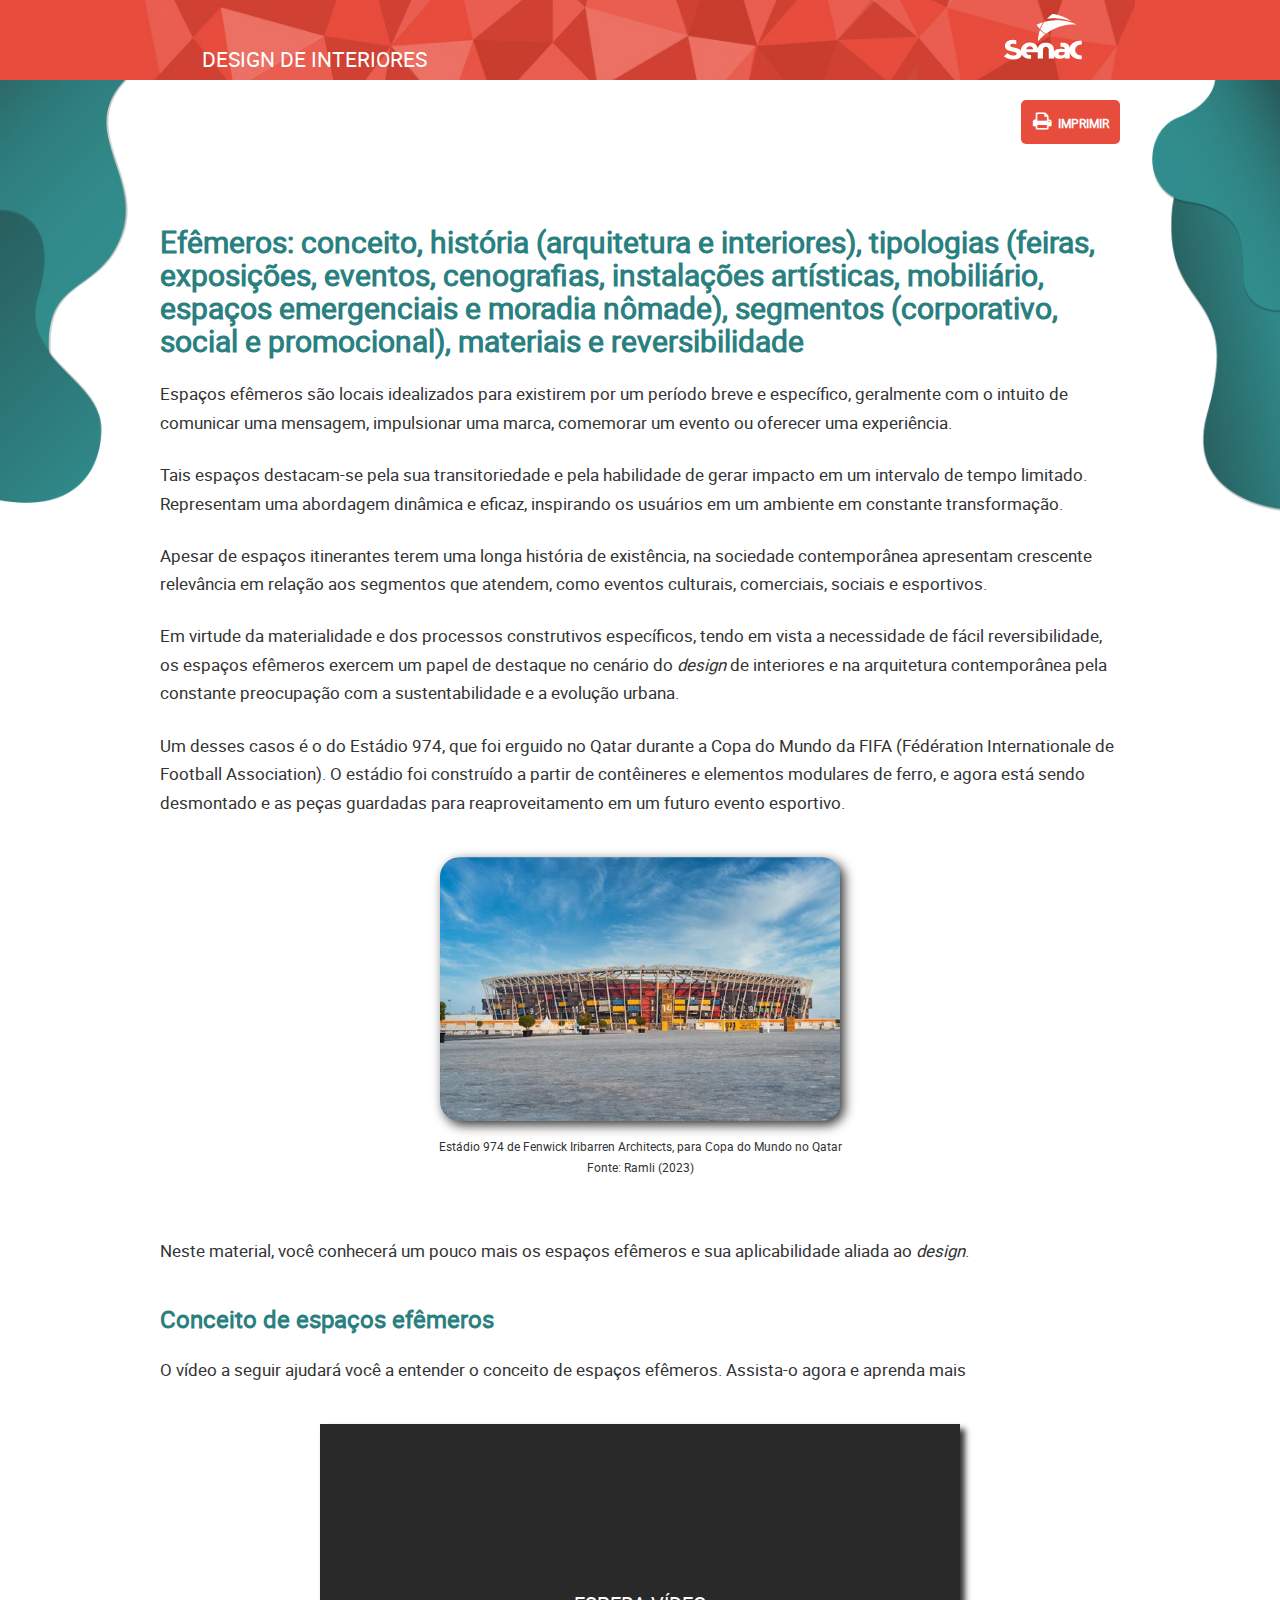
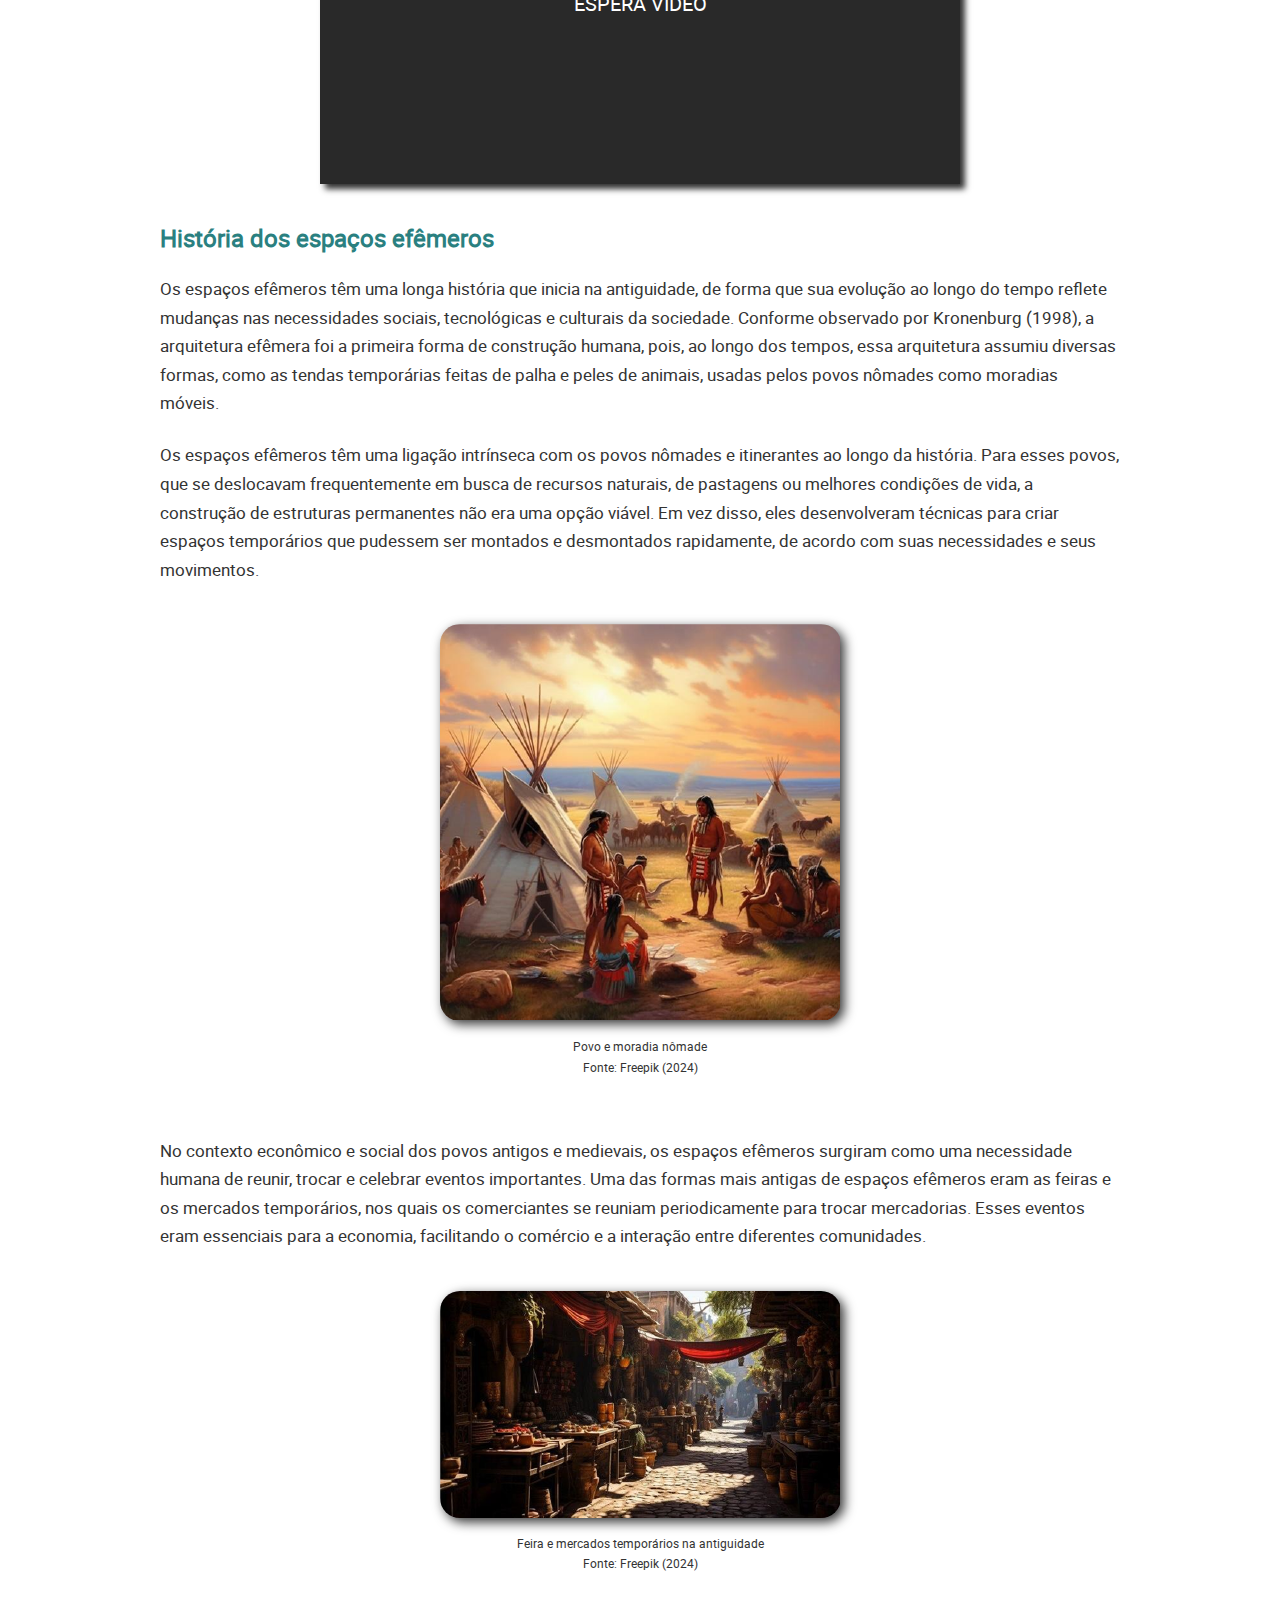
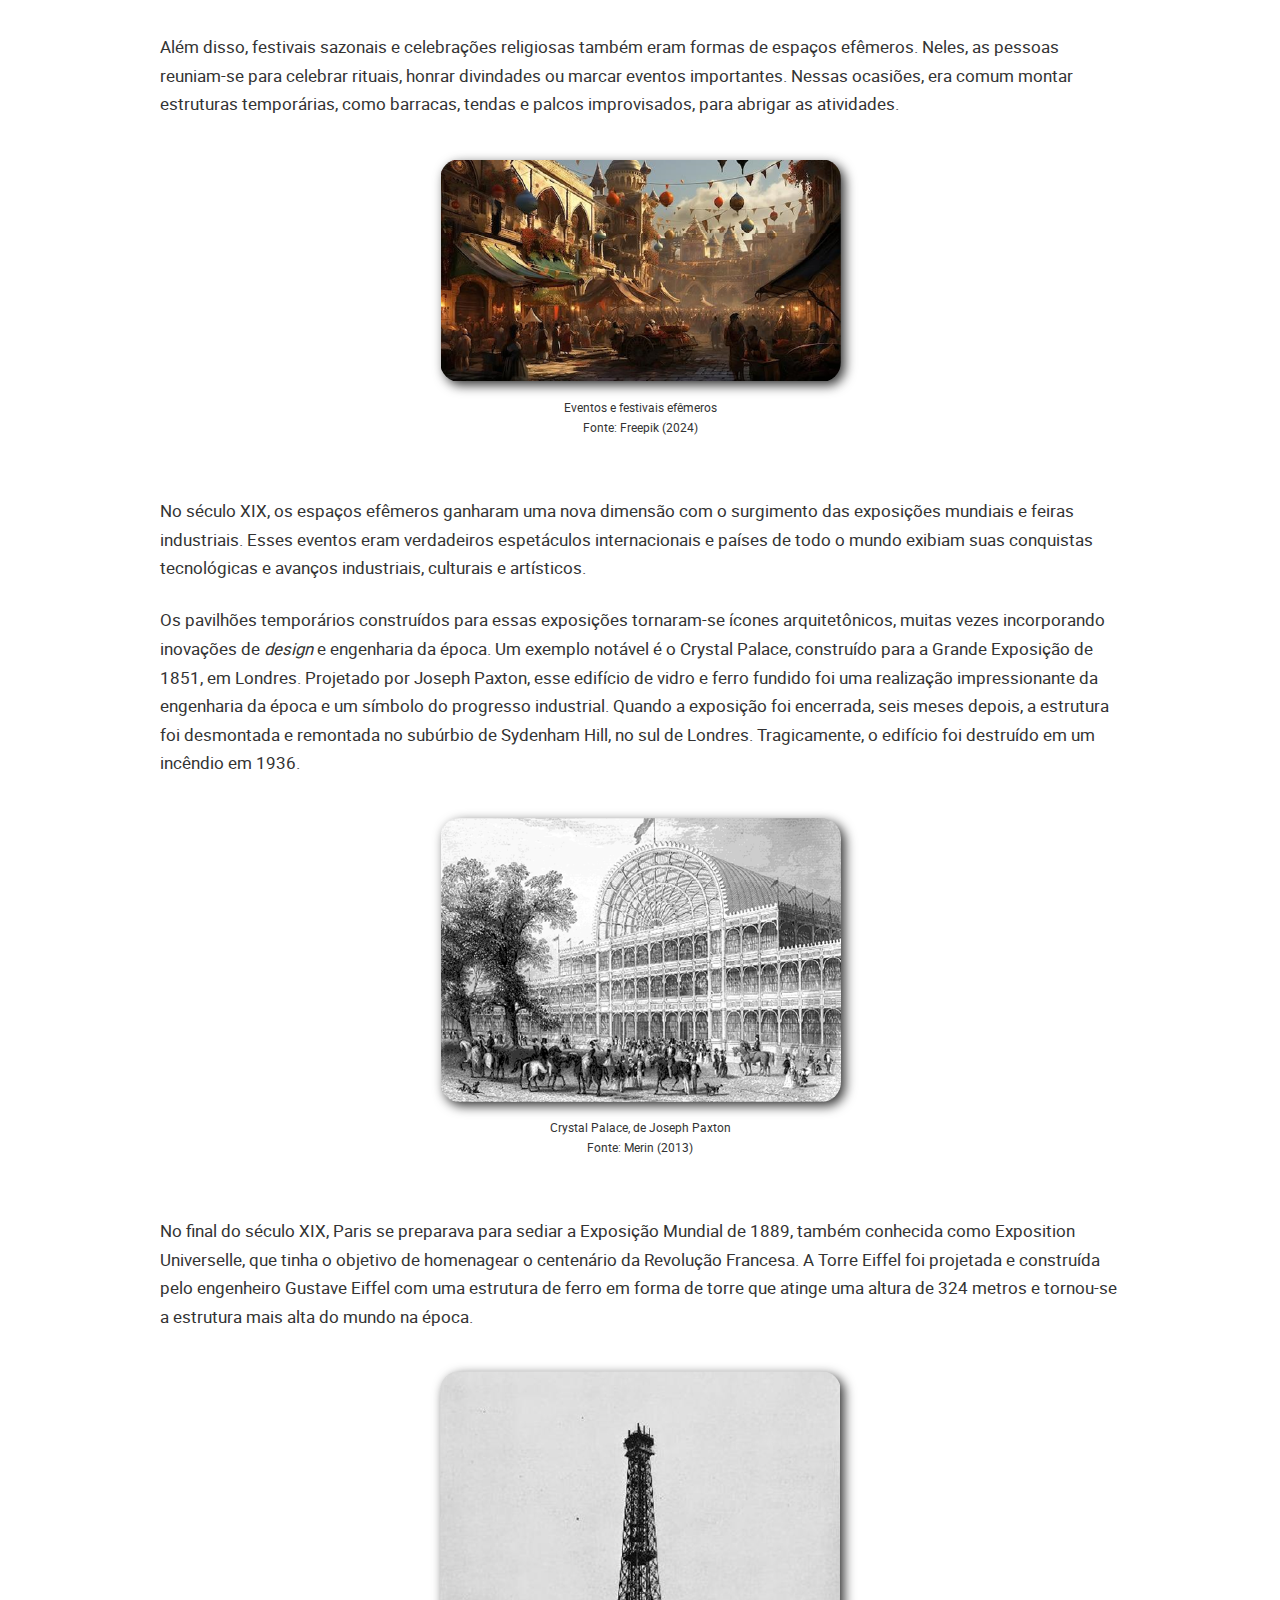
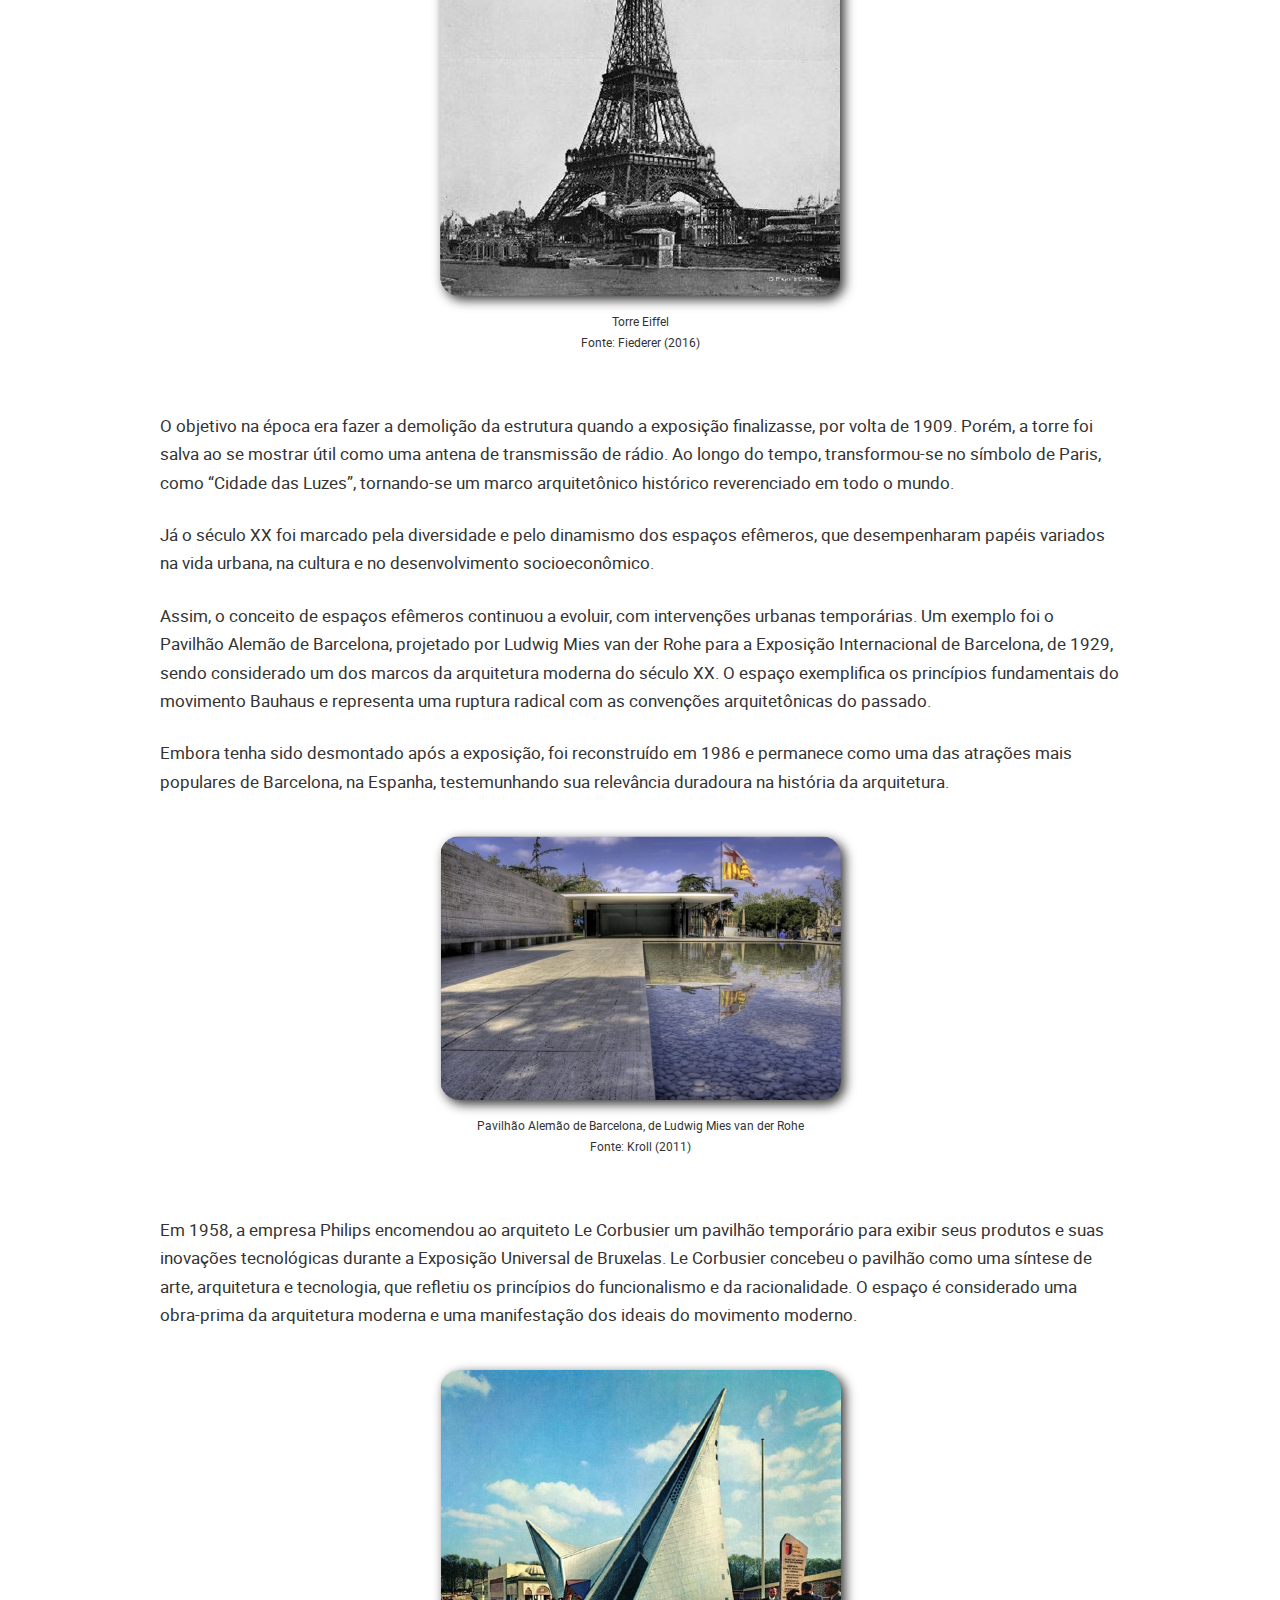
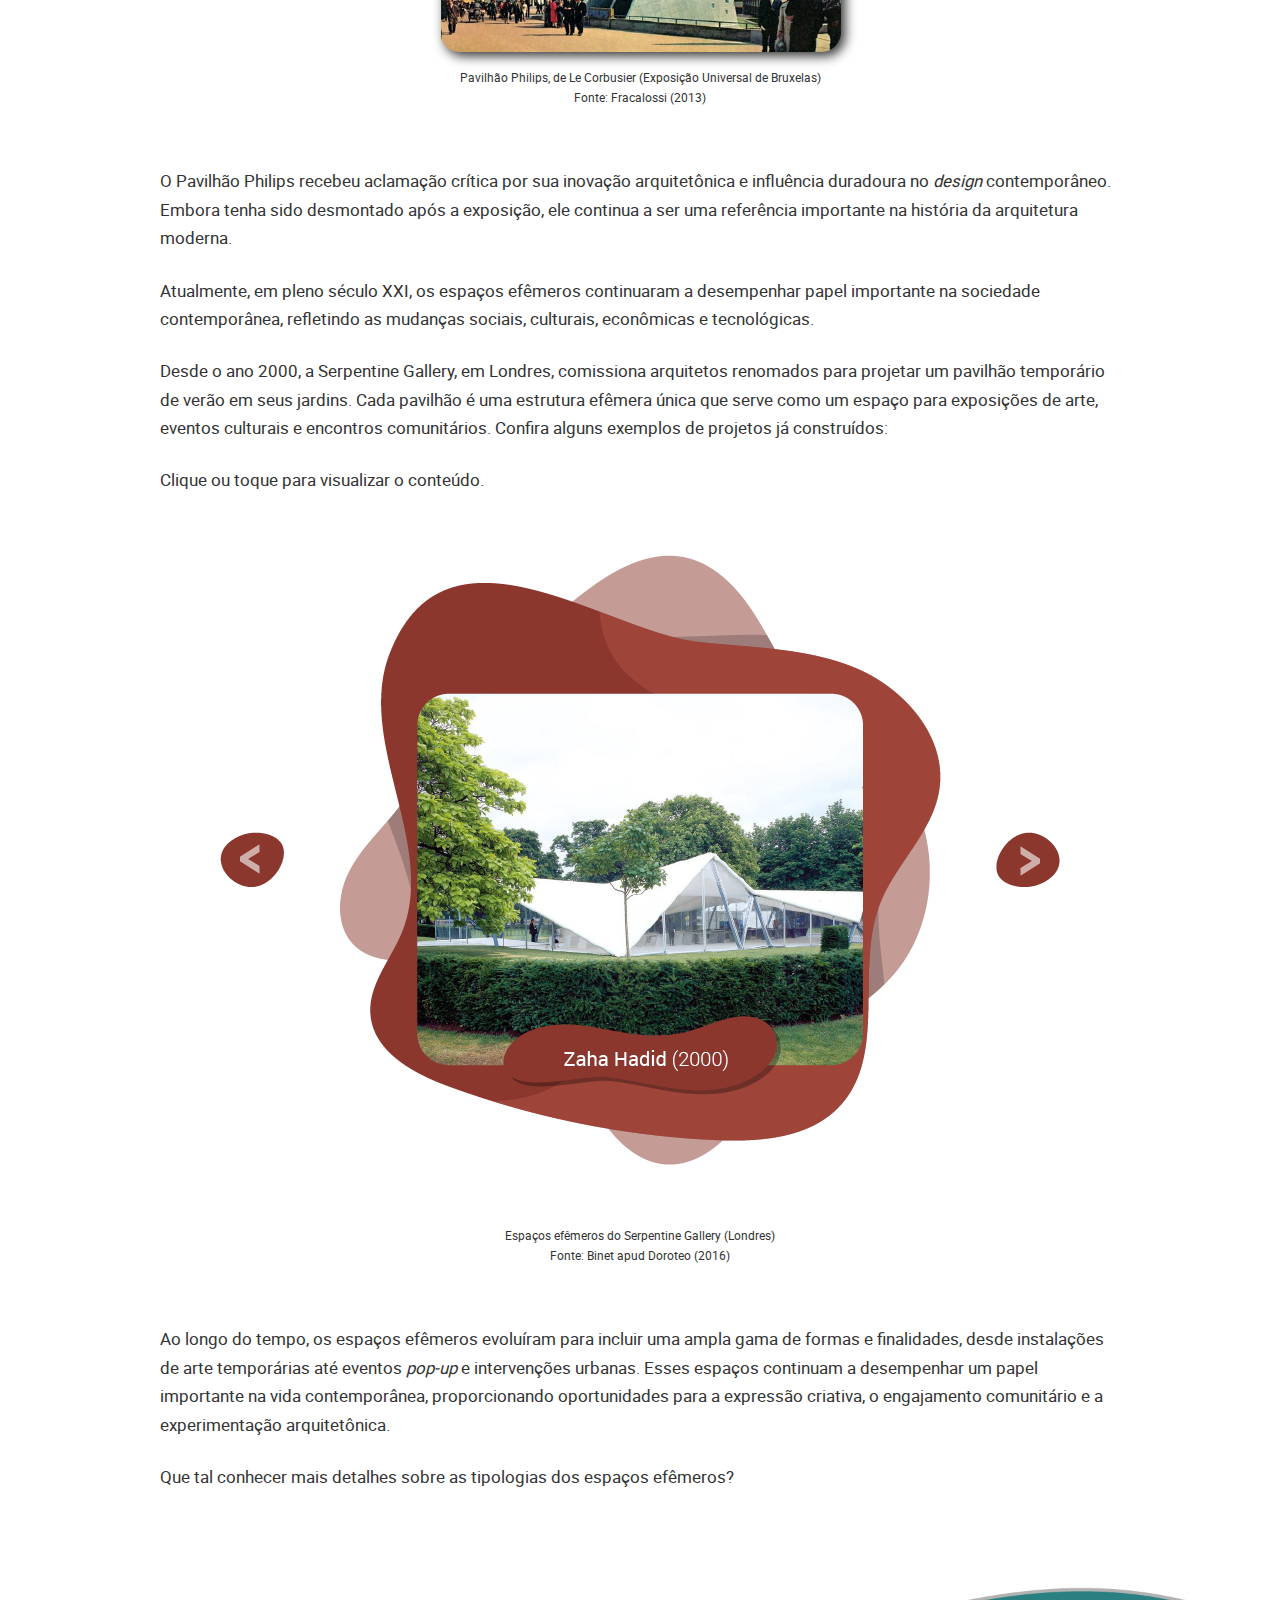
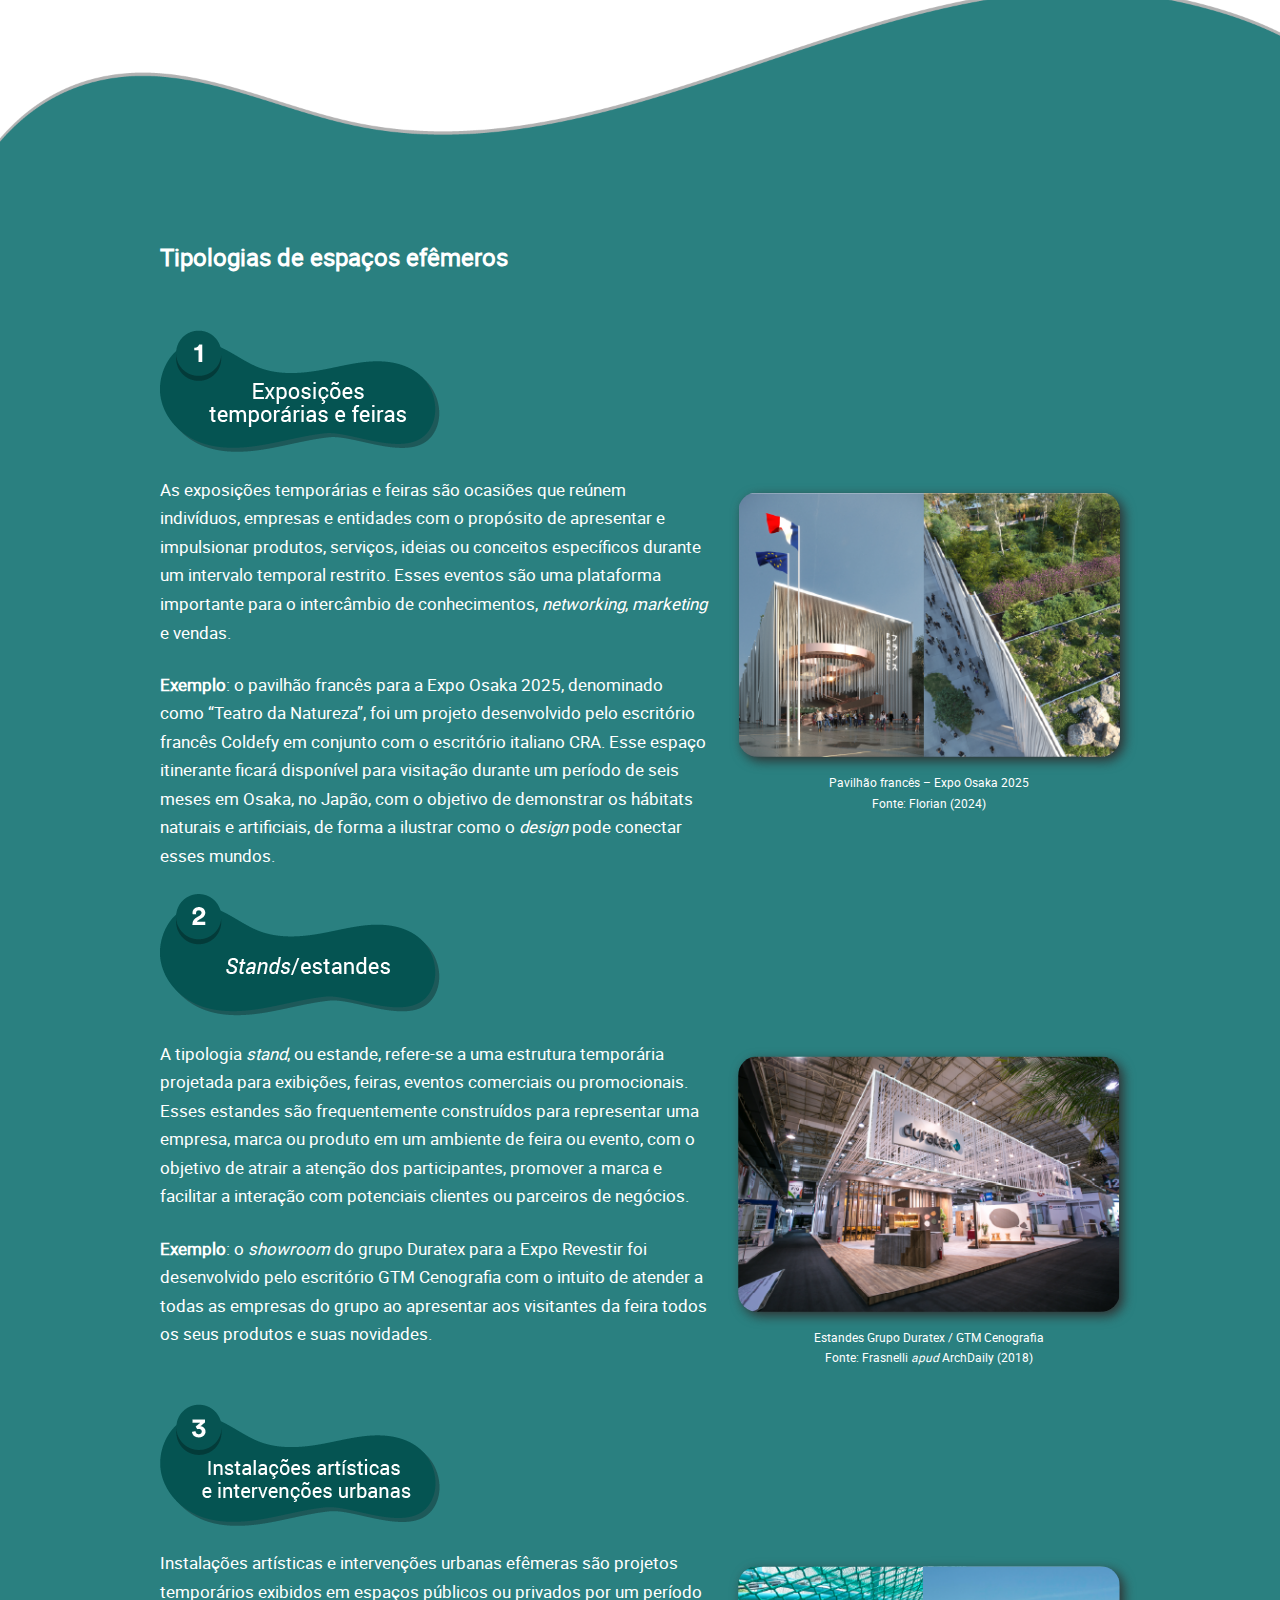
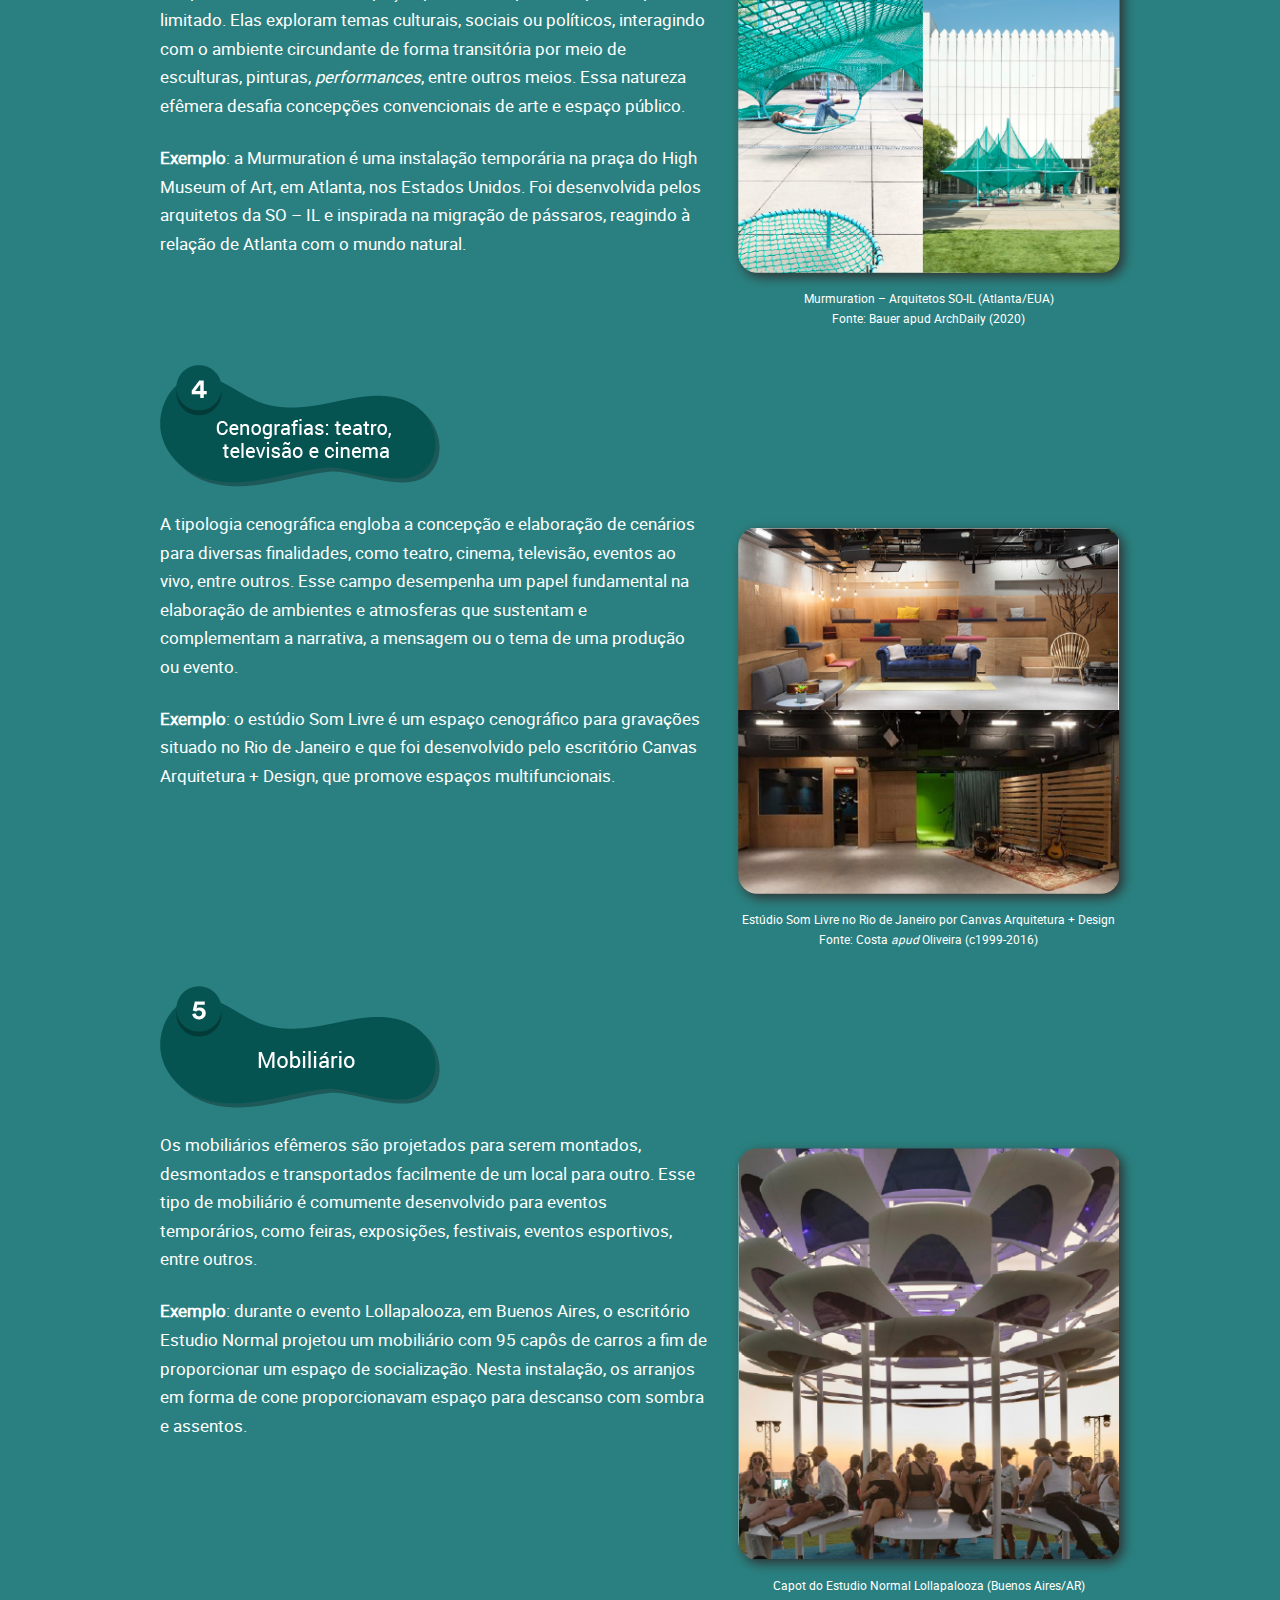
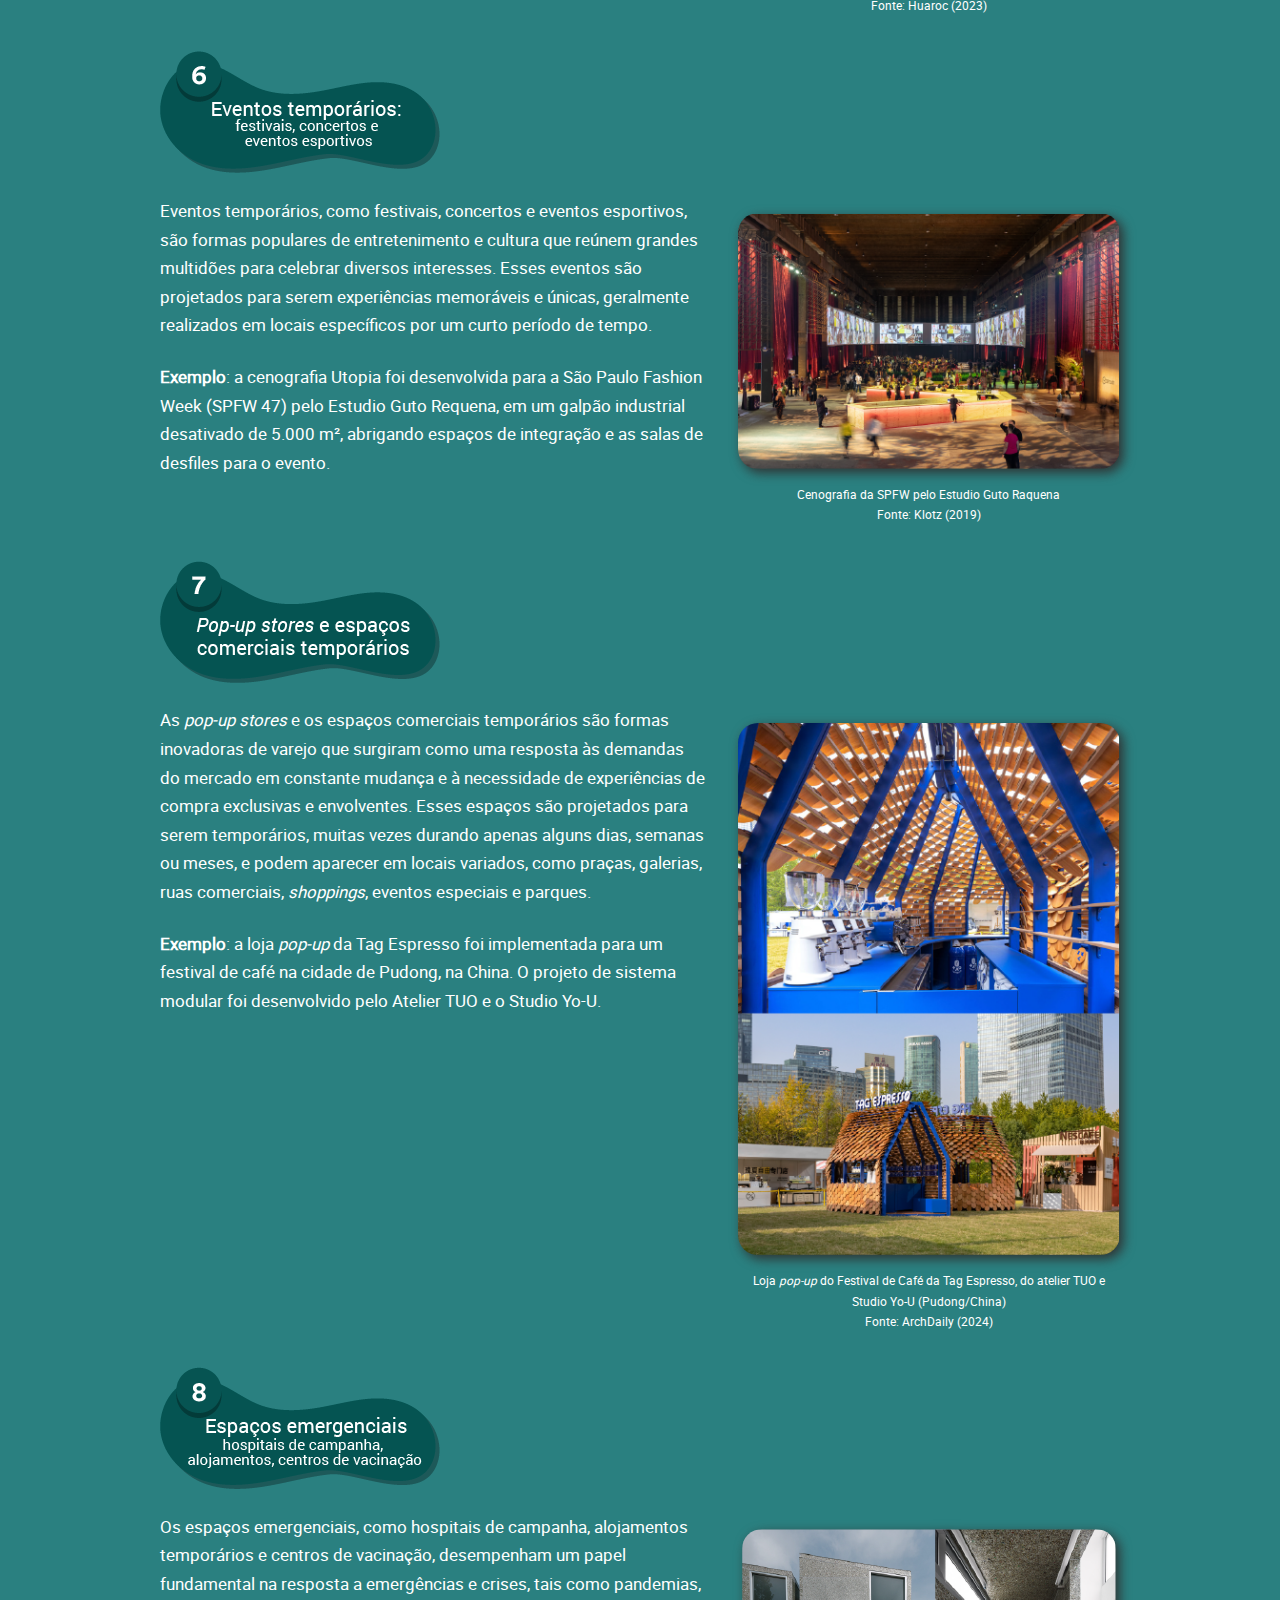
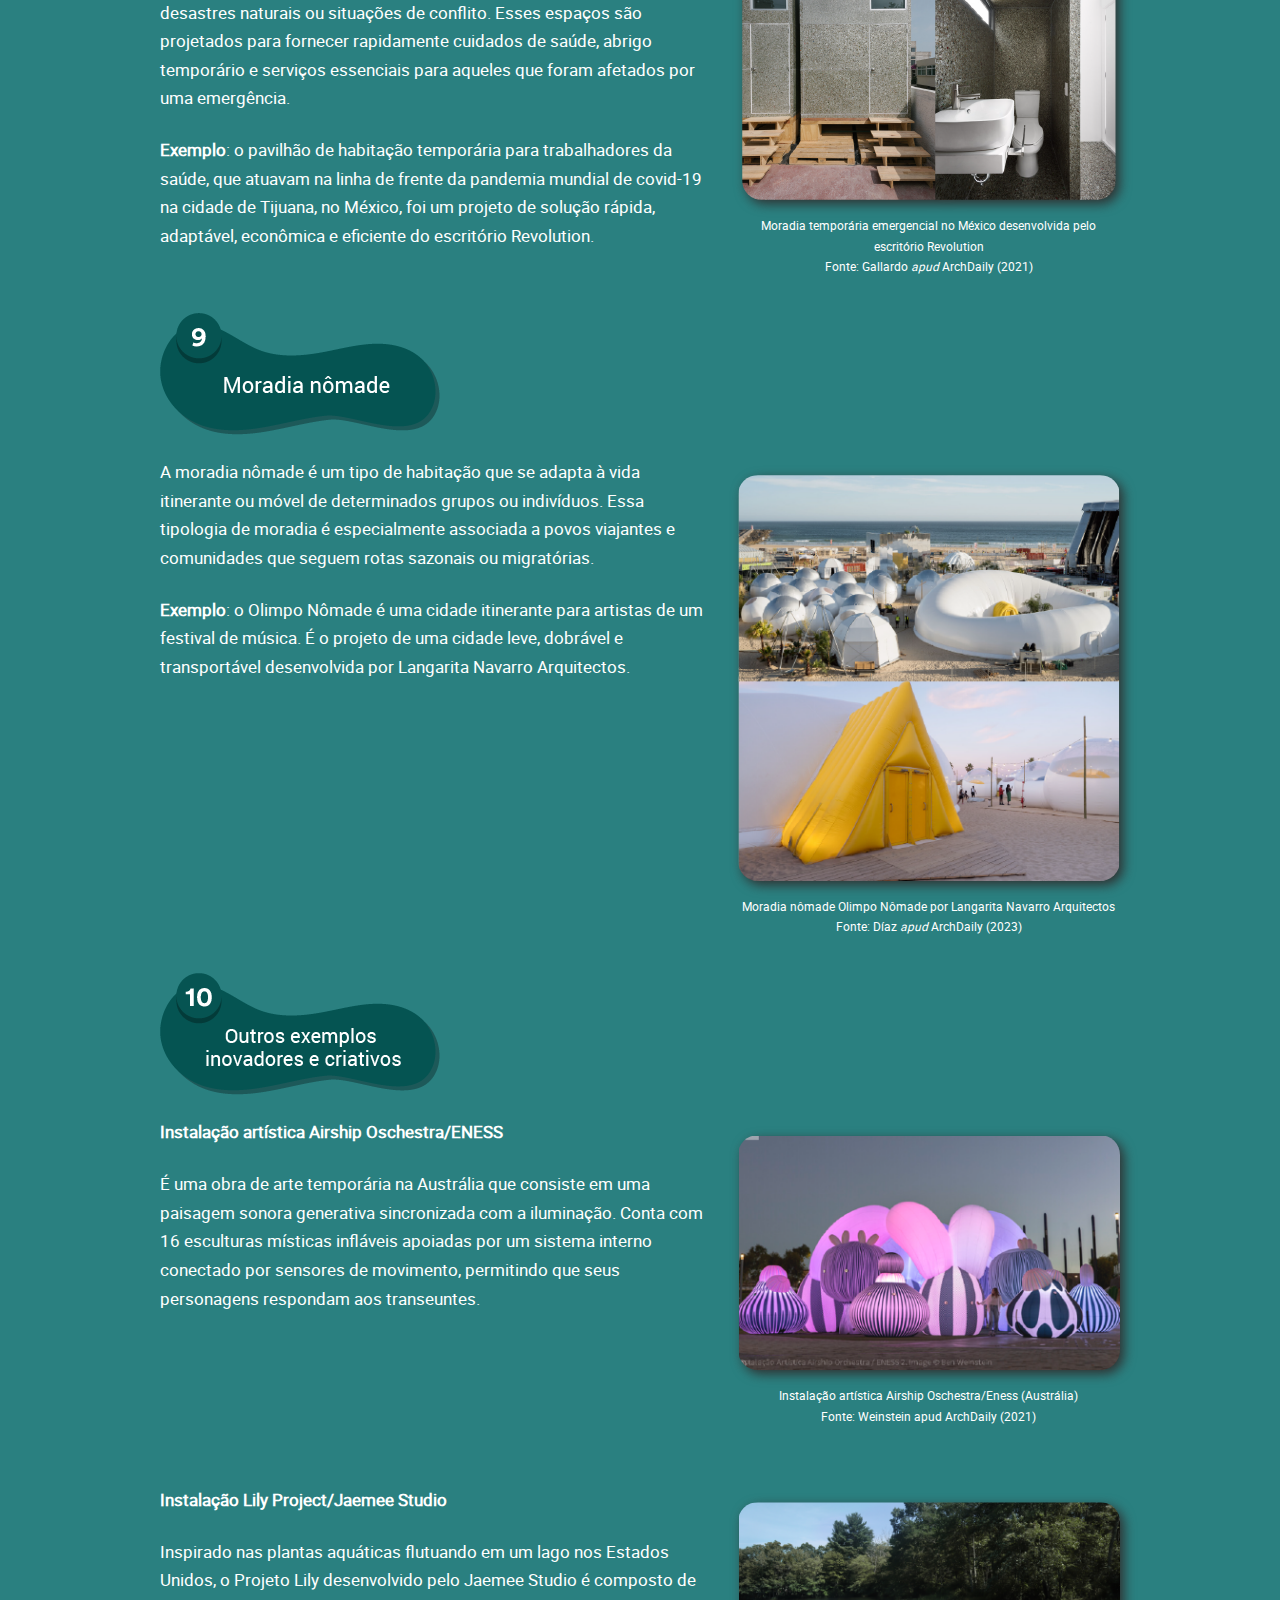
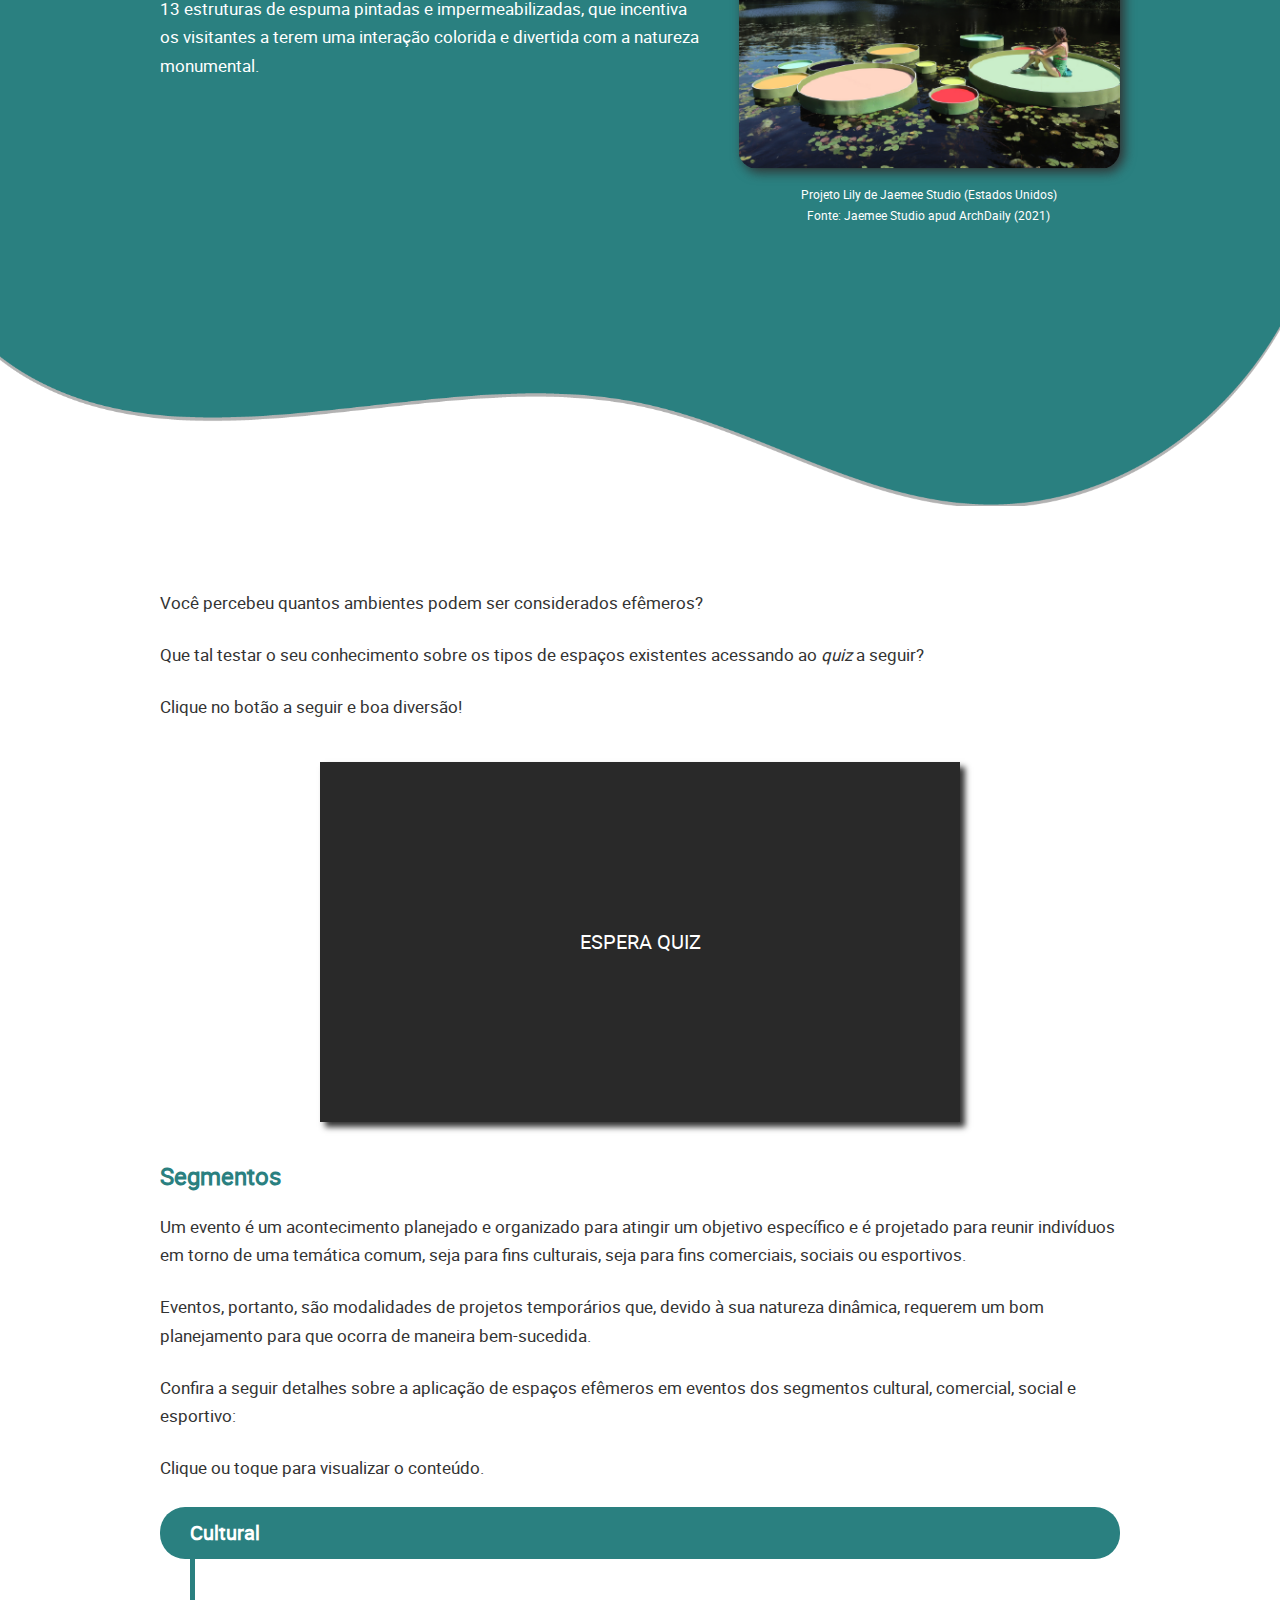
==== 01_efemeros/index.html @ 6966f451 "diagramação da UC" ====
<!DOCTYPE html>
<html lang="pt-br" xmlns:mso="urn:schemas-microsoft-com:office:office"
  xmlns:msdt="uuid:C2F41010-65B3-11d1-A29F-00AA00C14882">

<head>
  <meta charset="utf-8" />
  <meta http-equiv="X-UA-Compatible" content="IE=edge" />
  <meta name="viewport" content="width=device-width, initial-scale=1" />
  <!-- The above 3 meta tags *must* come first in the head; any other head content must come *after* these tags -->
  <title>Efêmeros: conceito, história (arquitetura e interiores), tipologias (feiras, exposições, eventos, cenografias, instalações artísticas, mobiliário, espaços emergenciais e moradia nômade), segmentos (corporativo, social e promocional), materiais e reversibilidade</title>

  <!-- Bootstrap -->
  <link href="../template/css/bootstrap.min.css" rel="stylesheet" />
  <link href="../template/css/tecnicos_senac.css" rel="stylesheet" />
  <link href="../template/css/cores.css" rel="stylesheet" />
  <link href="../template/css/modal-100.css" rel="stylesheet" />
  <link href="../template/css/devibeans.min.css" rel="stylesheet" />
  <!--Extras - novas classes para facilitar-->
  <link rel="stylesheet" href="../template/css/extras.css" />
  <link href="../template/css/sncload.css" rel="stylesheet" />
  <link href="../template/css/magnific-popup.css" rel="stylesheet" />
  <!-- referencia ao arquivo css com estilos especificos da pagina -->
  <link href="css/custom.css" type="text/css" rel="stylesheet" />
  <!-- css necessario para o print -->
  <link href="../template/css/fa/css/font-awesome.min.css" type="text/css" rel="stylesheet" />
  <link href="../template/css/print.css" type="text/css" rel="stylesheet" />
  <link href="../template/fonts/roboto.css" type="text/css" rel="stylesheet" />

  <!-- HTML5 shim and Respond.js for IE8 support of HTML5 elements and media queries -->
  <!-- WARNING: Respond.js doesn't work if you view the page via file:// -->
  <!--[if lt IE 9]>
      <script src="js/html5shiv.min.js"></script>
      <script src="js/respond.min.js"></script>
    <![endif]-->

  <!--[if gte mso 9
      ]><xml>
        <mso:CustomDocumentProperties>
          <mso:display_urn_x003a_schemas-microsoft-com_x003a_office_x003a_office_x0023_Editor
            msdt:dt="string"
            >Paulo Ricardo Soveral
            Junior</mso:display_urn_x003a_schemas-microsoft-com_x003a_office_x003a_office_x0023_Editor
          >
          <mso:Order msdt:dt="string">46914400.0000000</mso:Order>
          <mso:display_urn_x003a_schemas-microsoft-com_x003a_office_x003a_office_x0023_Author
            msdt:dt="string"
            >Paulo Ricardo Soveral
            Junior</mso:display_urn_x003a_schemas-microsoft-com_x003a_office_x003a_office_x0023_Author
          >
          <mso:ContentTypeId msdt:dt="string"
            >0x010100393332CEE5C5294F9D2C3CF7CCDACBE5</mso:ContentTypeId
          >
        </mso:CustomDocumentProperties>
      </xml><!
    [endif]-->
</head>

<body onLoad="Javascript:document.getElementById('sncloader').style.display='none';">
  <!-- MARCA D´ÁGUA -->
  <img src="../template/images/logo_senac_colorido.png" id="marcadaguaLogo" />
  <!-- /MARCA D´ÁGUA -->

  <div id="sncloader" class="over-loader">
    <div class="over-cell">
      <div id="sncload"></div>
    </div>
  </div>
  <header id="topo" class="senac no-print ">
    <div class="header-tecnicos container">
      <h1 id="nome-curso">Design de Interiores</h1>
      <div id="logo-senac">
        <img src="../template/images/logo-senac.png" alt="logo do senac" />
      </div>
    </div>
    <div id="sombra"></div>
  </header>
  <div id="booklet" class="">
    <header class="no-print container margem-botao">
      <!-- BTO IMPRIMIR -->
      <div class="grupo-imprimir no-print">
        <button type="button" data-pdf="true" class="bto-imprimir" name="button">
          <span class="fa fa-print"></span> <span>Imprimir</span>
        </button>
      </div>
      <!-- /BTO IMPRIMIR -->
    </header>
    <!-- - - - - - - - - - - - - - - - não alterar acima - - - - - - - - - - - - -->

    <section class="paginas">

      <!-- - - - - - - - cada página é independente  - - - - - - - - - - -->

      <div class="pagina">
        <div class="bloco bloco1 bloco-branco">
          <div class="container">
            <h2>Efêmeros: conceito, história (arquitetura e interiores), tipologias (feiras, exposições, eventos, cenografias, instalações artísticas, mobiliário, espaços emergenciais e moradia nômade), segmentos (corporativo, social e promocional), materiais e reversibilidade</h2>
            <p>Espaços efêmeros são locais idealizados para existirem por um período breve e específico, geralmente com o intuito de comunicar uma mensagem, impulsionar uma marca, comemorar um evento ou oferecer uma experiência. </p>
            <p>Tais espaços destacam-se pela sua transitoriedade e pela habilidade de gerar impacto em um intervalo de tempo limitado. Representam uma abordagem dinâmica e eficaz, inspirando os usuários em um ambiente em constante transformação.</p>
            <p>Apesar de espaços itinerantes terem uma longa história de existência, na sociedade contemporânea apresentam crescente relevância em relação aos segmentos que atendem, como eventos culturais, comerciais, sociais e esportivos. </p>
            <p>Em virtude da materialidade e dos processos construtivos específicos, tendo em vista a necessidade de fácil reversibilidade, os espaços efêmeros exercem um papel de destaque no cenário do <i>design</i> de interiores e na arquitetura contemporânea pela constante preocupação com a sustentabilidade e a evolução urbana.</p>
            <p>Um desses casos é o do Estádio 974, que foi erguido no Qatar durante a Copa do Mundo da FIFA (Fédération Internationale de Football Association). O estádio foi construído a partir de contêineres e elementos modulares de ferro, e agora está sendo desmontado e as peças guardadas para reaproveitamento em um futuro evento esportivo.</p>
            <img src="imgs/img_estadio.png" class="img-responsive center-block img-borda">
            <p class="legenda-imagem">
              Estádio 974 de Fenwick Iribarren Architects, para Copa do Mundo no Qatar <br>
              Fonte: Ramli (2023)
            </p>
            <p class="acessivel no-print">Fotografia enquadrando um estádio de futebol em formato circular construído em estrutura metálica e contêineres nas cores vermelho, amarelo e azul.</p>
            <p>Neste material, você conhecerá um pouco mais os espaços efêmeros e sua aplicabilidade aliada ao <i>design</i>.</p>

            <h3>Conceito de espaços efêmeros</h3>

            <div class="no-print" aria-hidden="true">
              <p>O vídeo a seguir ajudará você a entender o conceito de espaços efêmeros. Assista-o agora e aprenda mais</p>
              <div class="espera-video">ESPERA VÍDEO</div>
            </div>

            <h3>História dos espaços efêmeros</h3>
            <p>Os espaços efêmeros têm uma longa história que inicia na antiguidade, de forma que sua evolução ao longo do tempo reflete mudanças nas necessidades sociais, tecnológicas e culturais da sociedade. Conforme observado por Kronenburg (1998), a arquitetura efêmera foi a primeira forma de construção humana, pois, ao longo dos tempos, essa arquitetura assumiu diversas formas, como as tendas temporárias feitas de palha e peles de animais, usadas pelos povos nômades como moradias móveis.</p>
            <p>Os espaços efêmeros têm uma ligação intrínseca com os povos nômades e itinerantes ao longo da história. Para esses povos, que se deslocavam frequentemente em busca de recursos naturais, de pastagens ou melhores condições de vida, a construção de estruturas permanentes não era uma opção viável. Em vez disso, eles desenvolveram técnicas para criar espaços temporários que pudessem ser montados e desmontados rapidamente, de acordo com suas necessidades e seus movimentos.</p>
            <img src="imgs/fig01.png" class="img-responsive center-block img-borda">
            <p class="legenda-imagem">
              Povo e moradia nômade <br>
              Fonte: Freepik (2024)
            </p>
            <p class="acessivel no-print">Desenho digital que representa um povoado nômade da antiguidade. Há algumas pessoas com vestes rudimentares, tendas itinerantes e animais, como cavalo e gado.</p>
            <p>No contexto econômico e social dos povos antigos e medievais, os espaços efêmeros surgiram como uma necessidade humana de reunir, trocar e celebrar eventos importantes. Uma das formas mais antigas de espaços efêmeros eram as feiras e os mercados temporários, nos quais os comerciantes se reuniam periodicamente para trocar mercadorias. Esses eventos eram essenciais para a economia, facilitando o comércio e a interação entre diferentes comunidades.</p>
            <img src="imgs/fig02.png" class="img-responsive center-block img-borda">
            <p class="legenda-imagem">
              Feira e mercados temporários na antiguidade <br>
              Fonte: Freepik (2024)
            </p>
            <p class="acessivel no-print">Desenho digital que representa uma feira da antiguidade em um espaço urbano, com produtos a serem comercializados expostos em mesas ao longo de uma rua de pedras e com alguns tecidos tracionados para fazer um fechamento na estrutura superior.</p>
            <p>Além disso, festivais sazonais e celebrações religiosas também eram formas de espaços efêmeros. Neles, as pessoas reuniam-se para celebrar rituais, honrar divindades ou marcar eventos importantes. Nessas ocasiões, era comum montar estruturas temporárias, como barracas, tendas e palcos improvisados, para abrigar as atividades.</p>
            <img src="imgs/fig03.png" class="img-responsive center-block img-borda">
            <p class="legenda-imagem">
              Eventos e festivais efêmeros <br>
              Fonte: Freepik (2024)
            </p>
            <p class="acessivel no-print">Desenho digital que representa um evento festivo da antiguidade em um espaço urbano, com concentração de pessoas em uma espécie de praça contendo tendas, bandeirolas coloridas e balões de papel.</p>
            <p>No século XIX, os espaços efêmeros ganharam uma nova dimensão com o surgimento das exposições mundiais e feiras industriais. Esses eventos eram verdadeiros espetáculos internacionais e países de todo o mundo exibiam suas conquistas tecnológicas e avanços industriais, culturais e artísticos.</p>
            <p>Os pavilhões temporários construídos para essas exposições tornaram-se ícones arquitetônicos, muitas vezes incorporando inovações de <i>design</i> e engenharia da época. Um exemplo notável é o Crystal Palace, construído para a Grande Exposição de 1851, em Londres. Projetado por Joseph Paxton, esse edifício de vidro e ferro fundido foi uma realização impressionante da engenharia da época e um símbolo do progresso industrial. Quando a exposição foi encerrada, seis meses depois, a estrutura foi desmontada e remontada no subúrbio de Sydenham Hill, no sul de Londres. Tragicamente, o edifício foi destruído em um incêndio em 1936.</p>
            <img src="imgs/fig04.png" class="img-responsive center-block img-borda">
            <p class="legenda-imagem">
              Crystal Palace, de Joseph Paxton <br>
              Fonte: Merin (2013)
            </p>
            <p class="acessivel no-print">Desenho em preto e branco do Crystal Palace, uma edificação de três andares de ferro fundido e vidro em estilo vitoriano.</p>
            <p>No final do século XIX, Paris se preparava para sediar a Exposição Mundial de 1889, também conhecida como Exposition Universelle, que tinha o objetivo de homenagear o centenário da Revolução Francesa. A Torre Eiffel foi projetada e construída pelo engenheiro Gustave Eiffel com uma estrutura de ferro em forma de torre que atinge uma altura de 324 metros e tornou-se a estrutura mais alta do mundo na época.</p>
            <img src="imgs/fig05.png" class="img-responsive center-block img-borda">
            <p class="legenda-imagem">
              Torre Eiffel <br>
              Fonte: Fiederer (2016)
            </p>
            <p class="acessivel no-print">Fotografia em preto e branco da Torre Eiffel, com a base quadrada e quatro arcos em uma estrutura em treliça de ferro forjado na cor bronze e com 330 metros de altura, afunilando da base até o topo.</p>
            <p>O objetivo na época era fazer a demolição da estrutura quando a exposição finalizasse, por volta de 1909. Porém, a torre foi salva ao se mostrar útil como uma antena de transmissão de rádio. Ao longo do tempo, transformou-se no símbolo de Paris, como “Cidade das Luzes”, tornando-se um marco arquitetônico histórico reverenciado em todo o mundo.</p>
            <p>Já o século XX foi marcado pela diversidade e pelo dinamismo dos espaços efêmeros, que desempenharam papéis variados na vida urbana, na cultura e no desenvolvimento socioeconômico.</p>
            <p>Assim, o conceito de espaços efêmeros continuou a evoluir, com intervenções urbanas temporárias. Um exemplo foi o Pavilhão Alemão de Barcelona, projetado por Ludwig Mies van der Rohe para a Exposição Internacional de Barcelona, de 1929, sendo considerado um dos marcos da arquitetura moderna do século XX. O espaço exemplifica os princípios fundamentais do movimento Bauhaus e representa uma ruptura radical com as convenções arquitetônicas do passado.</p>
            <p>Embora tenha sido desmontado após a exposição, foi reconstruído em 1986 e permanece como uma das atrações mais populares de Barcelona, na Espanha, testemunhando sua relevância duradoura na história da arquitetura.</p>
            <img src="imgs/fig06.png" class="img-responsive center-block img-borda">
            <p class="legenda-imagem">
              Pavilhão Alemão de Barcelona, de Ludwig Mies van der Rohe <br>
              Fonte: Kroll (2011)
            </p>
            <p class="acessivel no-print">Fotografia externa do Pavilhão Alemão de Barcelona. Em frente e à direita, o espelho d’água com pedras dentro e, à esquerda, um caminho e muro linear de concreto aparente. Ao fundo, a edificação de um pavimento com traços do movimento moderno (linhas retas, fachada livre em vidro e cobertura avançada branca).</p>
            <p>Em 1958, a empresa Philips encomendou ao arquiteto Le Corbusier um pavilhão temporário para exibir seus produtos e suas inovações tecnológicas durante a Exposição Universal de Bruxelas. Le Corbusier concebeu o pavilhão como uma síntese de arte, arquitetura e tecnologia, que refletiu os princípios do funcionalismo e da racionalidade. O espaço é considerado uma obra-prima da arquitetura moderna e uma manifestação dos ideais do movimento moderno.</p>
            <img src="imgs/fig07.png" class="img-responsive center-block img-borda">
            <p class="legenda-imagem">
              Pavilhão Philips, de Le Corbusier (Exposição Universal de Bruxelas) <br>
              Fonte: Fracalossi (2013)
            </p>
            <p class="acessivel no-print">Fotografia que é um registro histórico do Pavilhão Philips. No centro há um edifício que remete a uma tenda, em que três pontas criam formas parabólicas. Uma fina casca composta por painéis de concreto pendurados por cabos de aço compõe o revestimento da estrutura, criando uma textura que enfatiza o movimento das formas com as diferentes direções em cada plano.</p>
            <p>O Pavilhão Philips recebeu aclamação crítica por sua inovação arquitetônica e influência duradoura no <i>design</i> contemporâneo. Embora tenha sido desmontado após a exposição, ele continua a ser uma referência importante na história da arquitetura moderna.</p>
            <p>Atualmente, em pleno século XXI, os espaços efêmeros continuaram a desempenhar papel importante na sociedade contemporânea, refletindo as mudanças sociais, culturais, econômicas e tecnológicas.</p>
            <p>Desde o ano 2000, a Serpentine Gallery, em Londres, comissiona arquitetos renomados para projetar um pavilhão temporário de verão em seus jardins. Cada pavilhão é uma estrutura efêmera única que serve como um espaço para exposições de arte, eventos culturais e encontros comunitários. Confira alguns exemplos de projetos já construídos:</p>
            <div class="no-print" aria-hidden="true">
              <p>Clique ou toque para visualizar o conteúdo.</p>
              <div id="carousel1" class="carousel slide no-print" data-ride="carousel" data-interval="false" aria-hidden="true">
                <div class="carousel-inner" role="listbox">
                  <div class="item active">
                    <img src="imgs/slide1.png" class="center-block img-responsive">
                  </div>
                  <div class="item">
                    <img src="imgs/slide2.png" class="center-block img-responsive">
                  </div>
                  <div class="item">
                    <img src="imgs/slide3.png" class="center-block img-responsive">
                  </div>
                  <div class="item">
                    <img src="imgs/slide4.png" class="center-block img-responsive">
                  </div>
                </div>
                <a class="left carousel-control" href="#carousel1" role="button" data-slide="prev"></a>
                <a class="right carousel-control" href="#carousel1" role="button" data-slide="next"></a>
              </div>
            </div>
            <div class="visible-xs print">
              <img src="imgs/slide1.png" class="center-block img-responsive">
              <img src="imgs/slide2.png" class="center-block img-responsive">
              <img src="imgs/slide3.png" class="center-block img-responsive">
              <img src="imgs/slide4.png" class="center-block img-responsive">
            </div>
            <p class="legenda-imagem">
              Espaços efêmeros do Serpentine Gallery (Londres) <br>
              Fonte: Binet apud Doroteo (2016)
            </p>
            <p class="acessivel no-print">A primeira imagem é uma fotografia externa diurna inserida no contexto urbano vegetal de uma espécie de tenda branca apoiada por uma estrutura triangular com fechamento em vidro. A segunda fotografia é noturna e mostra a estrutura do espaço por meio de um jogo de curvas e retas em concreto pintado de branco e acessado por uma rampa. A terceira fotografia é diurna a apresenta um pavilhão com as coberturas de vidro aparentemente "implodidas" dentro de uma estrutura bem articulada. A quarta fotografia é diurna e mostra o espaço desenvolvido a partir de uma única linha de "tijolos" tubulares brancos em seu topo até um espaço amplo do piso, onde ocorre o acesso do público.</p>
            <p>Ao longo do tempo, os espaços efêmeros evoluíram para incluir uma ampla gama de formas e finalidades, desde instalações de arte temporárias até eventos <i>pop-up</i> e intervenções urbanas. Esses espaços continuam a desempenhar um papel importante na vida contemporânea, proporcionando oportunidades para a expressão criativa, o engajamento comunitário e a experimentação arquitetônica.</p>
            <p>Que tal conhecer mais detalhes sobre as tipologias dos espaços efêmeros?</p>
          </div>
        </div>

        <img src="imgs/bg_topo_tipologias.png" class="img-responsive center-block">
        <div class="bloco bloco-verde">
          <div class="container">
            <h3 class="titulo-bloco">Tipologias de espaços efêmeros</h3>
            <img src="imgs/tipologia_1.png" class="img-responsive" alt="1. Exposições temporárias e feiras">
            <div class="row">
              <div class="col-sm-7">
                <p>As exposições temporárias e feiras são ocasiões que reúnem indivíduos, empresas e entidades com o propósito de apresentar e impulsionar produtos, serviços, ideias ou conceitos específicos durante um intervalo temporal restrito. Esses eventos são uma plataforma importante para o intercâmbio de conhecimentos, <i>networking</i>, <i>marketing</i> e vendas.</p>
                <p><b>Exemplo</b>: o pavilhão francês para a Expo Osaka 2025, denominado como “Teatro da Natureza”, foi um projeto desenvolvido pelo escritório francês Coldefy em conjunto com o escritório italiano CRA. Esse espaço itinerante ficará disponível para visitação durante um período de seis meses em Osaka, no Japão, com o objetivo de demonstrar os hábitats naturais e artificiais, de forma a ilustrar como o <i>design</i> pode conectar esses mundos.</p>
              </div>
              <div class="col-sm-5">
                <img src="imgs/fig09.png" class="img-responsive center-block img-borda">
                <p class="legenda-imagem">
                  Pavilhão francês – Expo Osaka 2025 <br>
                  Fonte: Florian (2024)
                </p>
                <p class="acessivel no-print">Duas imagens de um mesmo projeto, realizado em maquete digital com o uso de software 3D. A imagem da esquerda mostra a fachada do projeto de um pavilhão que representará a França na Expo Osaka 2025. É um pavilhão retangular com vão livre de três pavimentos e fechado nas laterais com estrutura branca ondulada. Na fachada frontal é possível visualizar uma escadaria metálica acobreada, em acabamento com brilho, em uma forma sinuosa, permeando os três andares do pavilhão. Fixado ao teto do pavilhão há luminárias em formato cilíndrico fino, uma ao lado da outra, fixadas em declínio, ocultando um pouco da escadaria. Em frente ao pavilhão há dois mastros para bandeiras, um com a bandeira da França e outro com a bandeira da União Europeia. A imagem da esquerda mostra o telhado verde do pavilhão, cheio de vegetações em um jardim. É possível ver também a calçada lateral ao pavilhão, que contém pequenas ilhas de vegetação circundadas por um piso em concreto claro.</p>
              </div>
            </div>
            <img src="imgs/tipologia_2.png" class="img-responsive" alt="2. Stands/estandes">
            <div class="row">
              <div class="col-sm-7">
                <p>A tipologia <i>stand</i>, ou estande, refere-se a uma estrutura temporária projetada para exibições, feiras, eventos comerciais ou promocionais. Esses estandes são frequentemente construídos para representar uma empresa, marca ou produto em um ambiente de feira ou evento, com o objetivo de atrair a atenção dos participantes, promover a marca e facilitar a interação com potenciais clientes ou parceiros de negócios.</p>
                <p><b>Exemplo</b>: o <i>showroom</i> do grupo Duratex para a Expo Revestir foi desenvolvido pelo escritório GTM Cenografia com o intuito de atender a todas as empresas do grupo ao apresentar aos visitantes da feira todos os seus produtos e suas novidades.</p>
              </div>
              <div class="col-sm-5">
                <img src="imgs/fig10.png" class="img-responsive center-block img-borda">
                <p class="legenda-imagem">
                  Estandes Grupo Duratex / GTM Cenografia <br>
                  Fonte: Frasnelli <i>apud</i> ArchDaily (2018)
                </p>
                <p class="acessivel no-print">Fotografia de um grande pavilhão para feiras com piso em carpete. Em uma das esquinas do pavilhão há um estande da empresa Duratex. O estande é de esquina, com lateral esquerda e frontal abertas para acesso, com degrau e rampa de acesso. O piso do estande é em piso laminado amadeirado claro. Um grande front superior feito com o trancamento de uma fiação branca cria uma malha, onde uma placa com a logomarca da Duratex está fixada. No estande estão dispostos diversos expositores dos produtos da marca.</p>
              </div>
            </div>
            <img src="imgs/tipologia_3.png" class="img-responsive" alt="3. Instalações artísticas e intervenções urbanas">
            <div class="row">
              <div class="col-sm-7">
                <p>Instalações artísticas e intervenções urbanas efêmeras são projetos temporários exibidos em espaços públicos ou privados por um período limitado. Elas exploram temas culturais, sociais ou políticos, interagindo com o ambiente circundante de forma transitória por meio de esculturas, pinturas, <i>performances</i>, entre outros meios. Essa natureza efêmera desafia concepções convencionais de arte e espaço público.</p>
                <p><b>Exemplo</b>: a Murmuration é uma instalação temporária na praça do High Museum of Art, em Atlanta, nos Estados Unidos. Foi desenvolvida pelos arquitetos da SO – IL e inspirada na migração de pássaros, reagindo à relação de Atlanta com o mundo natural.</p>
              </div>
              <div class="col-sm-5">
                <img src="imgs/fig11.png" class="img-responsive center-block img-borda">
                <p class="legenda-imagem">
                  Murmuration – Arquitetos SO-IL (Atlanta/EUA) <br>
                  Fonte: Bauer apud ArchDaily (2020)
                </p>
                <p class="acessivel no-print">Duas fotografias lado a lado de estrutura feita com metal e rede em material plástico azul-turquesa, formando cabanas e espaços côncavos para os usuários sentarem-se e deitarem-se.</p>
              </div>
            </div>
            <img src="imgs/tipologia_4.png" class="img-responsive" alt="4. Cenografias: teatro, televisão e cinema">
            <div class="row">
              <div class="col-sm-7">
                <p>A tipologia cenográfica engloba a concepção e elaboração de cenários para diversas finalidades, como teatro, cinema, televisão, eventos ao vivo, entre outros. Esse campo desempenha um papel fundamental na elaboração de ambientes e atmosferas que sustentam e complementam a narrativa, a mensagem ou o tema de uma produção ou evento.</p>
                <p><b>Exemplo</b>: o estúdio Som Livre é um espaço cenográfico para gravações situado no Rio de Janeiro e que foi desenvolvido pelo escritório Canvas Arquitetura + Design, que promove espaços multifuncionais.</p>
              </div>
              <div class="col-sm-5">
                <img src="imgs/fig12.png" class="img-responsive center-block img-borda">
                <p class="legenda-imagem">
                  Estúdio Som Livre no Rio de Janeiro por Canvas Arquitetura + Design <br>
                  Fonte: Costa <i>apud</i> Oliveira (c1999-2016)
                </p>
                <p class="acessivel no-print">Duas fotografias, uma ao lado da outra, mostrando diferentes ângulos do cenário de um estúdio. A imagem da esquerda mostra o cenário montado com piso vinílico cinza claro, um fundo em madeira clara e uma arquibancada com três níveis para a plateia sentar-se. Na arquibancada há alguns assentos acolchoados e almofadas, para dar mais conforto aos usuários. O estúdio ainda tem um sofá de dois lugares em veludo azul escuro e um segundo sofá de dois lugares em assento cinza médio. A decoração é completada por mesa lateral redonda e uma poltrona em madeira clara. A imagem da direita mostra outro aspecto do estúdio, em que na lateral direita há um tapete sobre o qual estão instrumentos musicais, ao centro está a entrada para uma sala com luz verde e ao lado esquerdo estão uma porta que leva ao espaço de gravação e uma abertura coberta com vidro.</p>
              </div>
            </div>
            <img src="imgs/tipologia_5.png" class="img-responsive" alt="5. Mobiliário">
            <div class="row">
              <div class="col-sm-7">
                <p>Os mobiliários efêmeros são projetados para serem montados, desmontados e transportados facilmente de um local para outro. Esse tipo de mobiliário é comumente desenvolvido para eventos temporários, como feiras, exposições, festivais, eventos esportivos, entre outros.</p>
                <p><b>Exemplo</b>: durante o evento Lollapalooza, em Buenos Aires, o escritório Estudio Normal projetou um mobiliário com 95 capôs de carros a fim de proporcionar um espaço de socialização. Nesta instalação, os arranjos em forma de cone proporcionavam espaço para descanso com sombra e assentos.</p>
              </div>
              <div class="col-sm-5">
                <img src="imgs/fig13.png" class="img-responsive center-block img-borda">
                <p class="legenda-imagem">
                  Capot do Estudio Normal Lollapalooza (Buenos Aires/AR) <br>
                  Fonte: Huaroc (2023)
                </p>
                <p class="acessivel no-print">Estrutura metálica branca feita com capôs de carro, todos unidos, lembrando uma flor com pétalas abertas. Na parte de baixo é possível os usuários sentarem-se nos capôs para descansar.</p>
              </div>
            </div>
            <img src="imgs/tipologia_6.png" class="img-responsive" alt="6. Eventos temporários: festivais, concertos e eventos esportivos">
            <div class="row">
              <div class="col-sm-7">
                <p>Eventos temporários, como festivais, concertos e eventos esportivos, são formas populares de entretenimento e cultura que reúnem grandes multidões para celebrar diversos interesses. Esses eventos são projetados para serem experiências memoráveis e únicas, geralmente realizados em locais específicos por um curto período de tempo.</p>
                <p><b>Exemplo</b>: a cenografia Utopia foi desenvolvida para a São Paulo Fashion Week (SPFW 47) pelo Estudio Guto Requena, em um galpão industrial desativado de 5.000 m², abrigando espaços de integração e as salas de desfiles para o evento.</p>
              </div>
              <div class="col-sm-5">
                <img src="imgs/fig14.png" class="img-responsive center-block img-borda">
                <p class="legenda-imagem">
                  Cenografia da SPFW pelo Estudio Guto Raquena <br>
                  Fonte: Klotz (2019)
                </p>
                <p class="acessivel no-print">Fotografia de um espaço que tem as laterais cobertas com grandes cortinas vermelhas e pé direito triplo. Ao fundo e nas laterais estão dispostos na parede alguns telões que formam um U, expondo os desfiles que estão acontecendo nas salas laterais (atrás das cortinas). No meio do pavilhão há uma bancada sinuosa nas cores laranja e amarelo, com iluminação quente em torno de todo o tampo. O piso é em concreto claro.</p>
              </div>
            </div>
            <img src="imgs/tipologia_7.png" class="img-responsive" alt="7. Pop-up stores e espaços comerciais temporários">
            <div class="row">
              <div class="col-sm-7">
                <p>As <i>pop-up stores</i> e os espaços comerciais temporários são formas inovadoras de varejo que surgiram como uma resposta às demandas do mercado em constante mudança e à necessidade de experiências de compra exclusivas e envolventes. Esses espaços são projetados para serem temporários, muitas vezes durando apenas alguns dias, semanas ou meses, e podem aparecer em locais variados, como praças, galerias, ruas comerciais, <i>shoppings</i>, eventos especiais e parques.</p>
                <p><b>Exemplo</b>: a loja <i>pop-up</i> da Tag Espresso foi implementada para um festival de café na cidade de Pudong, na China. O projeto de sistema modular foi desenvolvido pelo Atelier TUO e o Studio Yo-U.</p>
              </div>
              <div class="col-sm-5">
                <img src="imgs/fig15.png" class="img-responsive center-block img-borda">
                <p class="legenda-imagem">
                  Loja <i>pop-up</i> do Festival de Café da Tag Espresso, do atelier TUO e Studio Yo-U (Pudong/China) <br>
                  Fonte: ArchDaily (2024)
                </p>
                <p class="acessivel no-print">Duas fotografias que mostram loja pop-up de uma marca de café. O espaço é tipo quiosque, feito com uma instalação em um jardim. A instalação lembra uma cabana aberta na frente e com uma continuação para a lateral direita. A estrutura da cabana é em material modular metálico vazado, pintado na cor azul cobalto, e as laterais são fechadas com um sistema modular em uma chapa fina de madeira, em formato de arco, sobrepostos uns aos outros, como escamas de peixe.</p>
              </div>
            </div>
            <img src="imgs/tipologia_8.png" class="img-responsive" alt="8. Espaços emergenciais: hospitais de campanha, alojamentos, centros de vacinação">
            <div class="row">
              <div class="col-sm-7">
                <p>Os espaços emergenciais, como hospitais de campanha, alojamentos temporários e centros de vacinação, desempenham um papel fundamental na resposta a emergências e crises, tais como pandemias, desastres naturais ou situações de conflito. Esses espaços são projetados para fornecer rapidamente cuidados de saúde, abrigo temporário e serviços essenciais para aqueles que foram afetados por uma emergência.</p>
                <p><b>Exemplo</b>: o pavilhão de habitação temporária para trabalhadores da saúde, que atuavam na linha de frente da pandemia mundial de covid-19 na cidade de Tijuana, no México, foi um projeto de solução rápida, adaptável, econômica e eficiente do escritório Revolution.</p>
              </div>
              <div class="col-sm-5">
                <img src="imgs/fig16.png" class="img-responsive center-block img-borda">
                <p class="legenda-imagem">
                  Moradia temporária emergencial no México desenvolvida pelo escritório Revolution <br>
                  Fonte: Gallardo <i>apud</i> ArchDaily (2021)
                </p>
                <p class="acessivel no-print">Duas fotografias de uma moradia temporária emergencial, instalada sobre um tablado de madeira, com acesso por uma escada aberta com quatro degraus. A estrutura é feita em telhado de uma água com caimento para a direita. A fachada tem uma abertura de vidro fixo na parte superior da porta de acesso. A imagem da direita mostra o banheiro da moradia, com um vaso sanitário de caixa acoplada na cor branca, uma bancada de pia retangular simples com uma cuba de apoio e torneira cromada, tudo na cor branca também. As paredes do banheiro têm o mesmo acabamento da parte externa da moradia, na cor cinza, lembrando um piso tipo fulget.</p>
              </div>
            </div>
            <img src="imgs/tipologia_9.png" class="img-responsive" alt="9. Moradia nômade">
            <div class="row">
              <div class="col-sm-7">
                <p>A moradia nômade é um tipo de habitação que se adapta à vida itinerante ou móvel de determinados grupos ou indivíduos. Essa tipologia de moradia é especialmente associada a povos viajantes e comunidades que seguem rotas sazonais ou migratórias.</p>
                <p><b>Exemplo</b>: o Olimpo Nômade é uma cidade itinerante para artistas de um festival de música. É o projeto de uma cidade leve, dobrável e transportável desenvolvida por Langarita Navarro Arquitectos.</p>
              </div>
              <div class="col-sm-5">
                <img src="imgs/fig17.png" class="img-responsive center-block img-borda">
                <p class="legenda-imagem">
                  Moradia nômade Olimpo Nômade por Langarita Navarro Arquitectos <br>
                  Fonte: Díaz <i>apud</i> ArchDaily (2023)
                </p>
                <p class="acessivel no-print">Duas fotografias que mostram estrutura de moradia nômade feita em formato de oca, na cor branca. A imagem da direita mostra detalhe da entrada em formato de triângulo na cor amarela, com uma porta de folha dupla.</p>
              </div>
            </div>
            <img src="imgs/tipologia_10.png" class="img-responsive" alt="10. Outros exemplos inovadores e criativos">
            <div class="row">
              <div class="col-sm-7">
                <p><b>Instalação artística Airship Oschestra/ENESS</b></p>
                <p>É uma obra de arte temporária na Austrália que consiste em uma paisagem sonora generativa sincronizada com a iluminação. Conta com 16 esculturas místicas infláveis apoiadas por um sistema interno conectado por sensores de movimento, permitindo que seus personagens respondam aos transeuntes.</p>
              </div>
              <div class="col-sm-5">
                <img src="imgs/fig18.png" class="img-responsive center-block img-borda">
                <p class="legenda-imagem">
                  Instalação artística Airship Oschestra/Eness (Austrália) <br>
                  Fonte: Weinstein apud ArchDaily (2021)
                </p>
                <p class="acessivel no-print">Fotografia de instalação artística feita em estruturas infláveis, com formato orgânicos e com tamanhos diferentes, uma ao lado da outra, com iluminação interna. A cor predominante nas estruturas é o lilás, com algumas listras e poás em roxo.</p>
              </div>
            </div>
            <div class="row">
              <div class="col-sm-7">
                <p><b>Instalação Lily Project/Jaemee Studio</b></p>
                <p>Inspirado nas plantas aquáticas flutuando em um lago nos Estados Unidos, o Projeto Lily desenvolvido pelo Jaemee Studio é composto de 13 estruturas de espuma pintadas e impermeabilizadas, que incentiva os visitantes a terem uma interação colorida e divertida com a natureza monumental. </p>
              </div>
              <div class="col-sm-5">
                <img src="imgs/fig19.png" class="img-responsive center-block img-borda">
                <p class="legenda-imagem">
                  Projeto Lily de Jaemee Studio (Estados Unidos) <br>
                  Fonte: Jaemee Studio apud ArchDaily (2021)
                </p>
                <p class="acessivel no-print">Fotografia de um lago de água escura, com vegetações conhecidas como aguapés e com a instalação de estruturas em formato circular, que tentam lembrar a espécie vegetal conhecida por vitória-régia. Em torno do lago há uma grande quantidade de árvores, que formam uma floresta de mata bem fechada. Uma mulher branca, de cabelos curtos pretos, que veste um maiô verde, está sentada sobre uma das estruturas e olha a paisagem.</p>
              </div>
            </div>
            
          </div>
        </div>
        <img src="imgs/bg_base_tipologias.png" class="img-responsive center-block">

        <div class="bloco bloco-branco">
          <div class="container">
            <p>Você percebeu quantos ambientes podem ser considerados efêmeros?</p>
            <p>Que tal testar o seu conhecimento sobre os tipos de espaços existentes acessando ao <i>quiz</i> a seguir?</p>
            
            <div class="no-print" aria-hidden="true">
              <p>Clique no botão a seguir e boa diversão!</p>
              <!--ESPERA ODA-->
              <div class="espera-video">ESPERA QUIZ</div>
            </div>

            <h3>Segmentos</h3>
            <p>Um evento é um acontecimento planejado e organizado para atingir um objetivo específico e é projetado para reunir indivíduos em torno de uma temática comum, seja para fins culturais, seja para fins comerciais, sociais ou esportivos.</p>
            <p>Eventos, portanto, são modalidades de projetos temporários que, devido à sua natureza dinâmica, requerem um bom planejamento para que ocorra de maneira bem-sucedida.</p>
            <p>Confira a seguir detalhes sobre a aplicação de espaços efêmeros em eventos dos segmentos cultural, comercial, social e esportivo:</p>

            <div class="no-print" aria-hidden="true">
              <p>Clique ou toque para visualizar o conteúdo.</p>
              <div class='panel-group' id='accordion' role='tablist' aria-multiselectable='true'>
                <div class='panel panel-default'>
                  <div class='panel-heading' role='tab' id='heading01'>
                    <h3 class='panel-title'>
                      <a role='button' data-toggle='collapse' data-parent='#accordion' href='#collapse01' aria-expanded='false' aria-controls='collapse01'>
                        Cultural
                      </a>
                    </h3>
                  </div>
                  <div id='collapse01' class='panel-collapse collapse in' role='tabpanel' aria-labelledby='heading01'>
                    <div class='panel-body'>
                      <p>Os espaços para esse segmento são projetados para promover trabalhos relacionados à arte e à cultura. Isso pode incluir galerias de arte temporárias, espaços para festivais de música, para exposições, entre outros.</p>
                      <p>Esses ambientes são desenvolvidos para explorar temas culturais, sociais e políticos, bem como para celebrar a criatividade e a diversidade cultural. Eles são uma oportunidade para artistas e <i>designers</i> experimentarem novas formas de expressão e interação com o público.</p>
                      <p>De acordo com a natureza do evento, o projeto varia para atender às necessidades de exposição. Por exemplo, em uma galeria de arte, em que os itens expostos são estáticos (quadros e esculturas), o importante é ter adequados espaços de circulação, nos quais os visitantes fazem um percurso ao longo do local. Já em um desfile de moda, a passarela é o espaço de contemplação, sendo necessário que a configuração espacial seja organizada no seu entorno.</p>
                      <img src="imgs/fig20.png" class="img-responsive center-block img-borda">
                      <p class="legenda-imagem">
                        Segmento cultural <br>
                        Fonte: Neryna <i>apud</i> Pexels (2024)
                      </p>
                      <p class="acessivel no-print">Fotografia do interior de uma galeria de arte, que tem piso amadeirado, paredes brancas e cobertura de vidro. Ao longo do espaço há vários quadros suspensos.</p>
                    </div>
                  </div>
                </div>
                <div class='panel panel-default'>
                  <div class='panel-heading' role='tab' id='heading02'>
                    <h3 class='panel-title'>
                      <a class='collapsed' role='button' data-toggle='collapse' data-parent='#accordion' href='#collapse02' aria-expanded='false' aria-controls='collapse02'>
                        Comercial
                      </a>
                    </h3>
                  </div>
                  <div id='collapse02' class='panel-collapse collapse' role='tabpanel' aria-labelledby='heading02'>
                    <div class='panel-body'>
                      <p>No segmento comercial, os espaços efêmeros têm o principal objetivo em promover empresas, auxiliando na divulgação e comercialização de produtos e serviços. Isso pode incluir <i>pop-up stores</i>, feiras de negócios, lançamentos de produtos, entre outros.</p>
                      <p>Esses espaços são projetados para atrair a atenção dos consumidores, demonstrar produtos e novidades, gerar vendas e engajamento com a marca. É uma oportunidade para as empresas destacarem-se e estabelecerem conexões com os clientes e fornecedores.</p>
                      <p>Eventos comerciais muito comuns são as feiras, organizadas a partir de uma temática comercial a fim de atrair público para comercialização de produtos e serviços. O projeto de uma feira é desenvolvido por meio da distribuição dos estandes comerciais em determinado espaço, para facilitar a circulação e a visualização dos visitantes. Além da organização dos estandes, é necessário prever espaços de infraestrutura, como sanitários, praça de alimentação, estacionamento e espaço administrativo.</p>
                      <img src="imgs/fig21.png" class="img-responsive center-block img-borda">
                      <p class="legenda-imagem">
                        Segmento comercial <br>
                        Fonte: Morgner <i>apud</i> Unsplash (2024)
                      </p>
                      <p class="acessivel no-print">Fotografia de um estande de feira com algumas divisórias leves brancas e totens de atendimento digital. Cinco pessoas estão posicionadas dentro desse espaço, duas em cada totem de atendimento e as outras três conversando entre si.</p>
                    </div>
                  </div>
                </div>
                <div class='panel panel-default'>
                  <div class='panel-heading' role='tab' id='heading03'>
                    <h3 class='panel-title'>
                      <a class='collapsed' role='button' data-toggle='collapse' data-parent='#accordion' href='#collapse03' aria-expanded='false' aria-controls='collapse03'>
                        Social
                      </a>
                    </h3>
                  </div>
                  <div id='collapse03' class='panel-collapse collapse' role='tabpanel' aria-labelledby='heading03'>
                    <div class='panel-body'>
                      <p>Eventos sociais são destinados a facilitar encontros, interações e experiências compartilhadas entre as pessoas. Isso pode incluir festas temáticas, eventos de caridade, intervenções comunitárias, entre outros.</p>
                      <p>Esses espaços são projetados para promover a inclusão, o diálogo e a coesão social, proporcionando oportunidades para as pessoas reunirem-se, divertirem-se e se conectarem umas com as outras.</p>
                      <p>Os eventos de caráter festivo, por vezes apresentam aspectos expositivos, pois podem ser organizados para algum espetáculo. Para isso, é preciso prever o palco e um espaço vazio para comportar os espectadores, além dos itens de infraestrutura, como bares, banheiros e camarotes.</p>
                      <p>Dependendo do tipo de evento social, é necessária uma análise das atividades que serão realizadas para se fazer uma adequada distribuição espacial.</p>
                      <img src="imgs/fig22.png" class="img-responsive center-block img-borda">
                      <p class="legenda-imagem">
                        Segmento social <br>
                        Fonte: Fisk <i>apud</i> Pexels (2024)
                      </p>
                      <p class="acessivel no-print">Fotografia aérea de um evento de grande porte ao ar livre, com três grandes palcos iluminados em formato de U e com uma multidão de pessoas na parte central.</p>
                    </div>
                  </div>
                </div>
                <div class='panel panel-default'>
                  <div class='panel-heading' role='tab' id='heading04'>
                    <h3 class='panel-title'>
                      <a class='collapsed' role='button' data-toggle='collapse' data-parent='#accordion' href='#collapse04' aria-expanded='false' aria-controls='collapse04'>
                        Esportivo
                      </a>
                    </h3>
                  </div>
                  <div id='collapse04' class='panel-collapse collapse' role='tabpanel' aria-labelledby='heading04'>
                    <div class='panel-body'>
                      <p>No segmento esportivo, os espaços efêmeros são utilizados para sediar eventos esportivos, competições, demonstrações e atividades recreativas. Isso pode incluir arenas temporárias, eventos esportivos sazonais, entre outros.</p>
                      <p>Esses espaços são projetados para promover um estilo de vida ativo e saudável, proporcionar oportunidades para atletas competirem e se destacarem e envolver a comunidade local em atividades esportivas e recreativas.</p>
                      <p>O segmento e a temática do evento são o que dá embasamento para organizar a setorização das atividades que serão promovidas no local. Assim, é possível desenvolver o dimensionamento e a organização projetual do espaço efêmero para atender à demanda de uso.</p>
                      <img src="imgs/fig23.png" class="img-responsive center-block img-borda">
                      <p class="legenda-imagem">
                        Evento esportivo <br>
                        Fonte: Run 4 FFWPU <i>apud</i> Pexels (2024)
                      </p>
                      <p class="acessivel no-print">Fotografia de uma mulher com trajes esportivos e de mãos dadas com uma criança. As duas correm ao ar livre durante um evento de corrida, que tem como estrutura grades de isolamento nas laterais e pórtico de largada/chegada ao fundo.</p>
                    </div>
                  </div>
                </div>
              </div>
            </div>
            <div class="acessivel print">
              <h4>Cultural</h4>
              <div class=''>
                <p>Os espaços para esse segmento são projetados para promover trabalhos relacionados à arte e à cultura. Isso pode incluir galerias de arte temporárias, espaços para festivais de música, para exposições, entre outros.</p>
                <p>Esses ambientes são desenvolvidos para explorar temas culturais, sociais e políticos, bem como para celebrar a criatividade e a diversidade cultural. Eles são uma oportunidade para artistas e <i>designers</i> experimentarem novas formas de expressão e interação com o público.</p>
                <p>De acordo com a natureza do evento, o projeto varia para atender às necessidades de exposição. Por exemplo, em uma galeria de arte, em que os itens expostos são estáticos (quadros e esculturas), o importante é ter adequados espaços de circulação, nos quais os visitantes fazem um percurso ao longo do local. Já em um desfile de moda, a passarela é o espaço de contemplação, sendo necessário que a configuração espacial seja organizada no seu entorno.</p>
                <img src="imgs/fig20.png" class="img-responsive center-block img-borda">
                <p class="legenda-imagem">
                  Segmento cultural <br>
                  Fonte: Neryna <i>apud</i> Pexels (2024)
                </p>
                <p class="acessivel no-print">Fotografia do interior de uma galeria de arte, que tem piso amadeirado, paredes brancas e cobertura de vidro. Ao longo do espaço há vários quadros suspensos.</p>
              </div>
              <h4>Comercial</h4>
              <div class=''>
                <p>No segmento comercial, os espaços efêmeros têm o principal objetivo em promover empresas, auxiliando na divulgação e comercialização de produtos e serviços. Isso pode incluir <i>pop-up stores</i>, feiras de negócios, lançamentos de produtos, entre outros.</p>
                <p>Esses espaços são projetados para atrair a atenção dos consumidores, demonstrar produtos e novidades, gerar vendas e engajamento com a marca. É uma oportunidade para as empresas destacarem-se e estabelecerem conexões com os clientes e fornecedores.</p>
                <p>Eventos comerciais muito comuns são as feiras, organizadas a partir de uma temática comercial a fim de atrair público para comercialização de produtos e serviços. O projeto de uma feira é desenvolvido por meio da distribuição dos estandes comerciais em determinado espaço, para facilitar a circulação e a visualização dos visitantes. Além da organização dos estandes, é necessário prever espaços de infraestrutura, como sanitários, praça de alimentação, estacionamento e espaço administrativo.</p>
                <img src="imgs/fig21.png" class="img-responsive center-block img-borda">
                <p class="legenda-imagem">
                  Segmento comercial <br>
                  Fonte: Morgner <i>apud</i> Unsplash (2024)
                </p>
                <p class="acessivel no-print">Fotografia de um estande de feira com algumas divisórias leves brancas e totens de atendimento digital. Cinco pessoas estão posicionadas dentro desse espaço, duas em cada totem de atendimento e as outras três conversando entre si.</p>
              </div>
              <h4>Social</h4>
              <div class=''>
                <p>Eventos sociais são destinados a facilitar encontros, interações e experiências compartilhadas entre as pessoas. Isso pode incluir festas temáticas, eventos de caridade, intervenções comunitárias, entre outros.</p>
                <p>Esses espaços são projetados para promover a inclusão, o diálogo e a coesão social, proporcionando oportunidades para as pessoas reunirem-se, divertirem-se e se conectarem umas com as outras.</p>
                <p>Os eventos de caráter festivo, por vezes apresentam aspectos expositivos, pois podem ser organizados para algum espetáculo. Para isso, é preciso prever o palco e um espaço vazio para comportar os espectadores, além dos itens de infraestrutura, como bares, banheiros e camarotes.</p>
                <p>Dependendo do tipo de evento social, é necessária uma análise das atividades que serão realizadas para se fazer uma adequada distribuição espacial.</p>
                <img src="imgs/fig22.png" class="img-responsive center-block img-borda">
                <p class="legenda-imagem">
                  Segmento social <br>
                  Fonte: Fisk <i>apud</i> Pexels (2024)
                </p>
                <p class="acessivel no-print">Fotografia aérea de um evento de grande porte ao ar livre, com três grandes palcos iluminados em formato de U e com uma multidão de pessoas na parte central.</p>
              </div>
              <h4>Esportivo</h4>
              <div class=''>
                <p>No segmento esportivo, os espaços efêmeros são utilizados para sediar eventos esportivos, competições, demonstrações e atividades recreativas. Isso pode incluir arenas temporárias, eventos esportivos sazonais, entre outros.</p>
                <p>Esses espaços são projetados para promover um estilo de vida ativo e saudável, proporcionar oportunidades para atletas competirem e se destacarem e envolver a comunidade local em atividades esportivas e recreativas.</p>
                <p>O segmento e a temática do evento são o que dá embasamento para organizar a setorização das atividades que serão promovidas no local. Assim, é possível desenvolver o dimensionamento e a organização projetual do espaço efêmero para atender à demanda de uso.</p>
                <img src="imgs/fig23.png" class="img-responsive center-block img-borda">
                <p class="legenda-imagem">
                  Evento esportivo <br>
                  Fonte: Run 4 FFWPU <i>apud</i> Pexels (2024)
                </p>
                <p class="acessivel no-print">Fotografia de uma mulher com trajes esportivos e de mãos dadas com uma criança. As duas correm ao ar livre durante um evento de corrida, que tem como estrutura grades de isolamento nas laterais e pórtico de largada/chegada ao fundo.</p>
              </div>
            </div>
            
            <h3>Materiais e construção nos espaços efêmeros</h3>
            <p>A definição dos materiais e a forma construtiva dos espaços efêmeros implicam escolhas que gerem praticidade e flexibilidade. Isso vai além de questões técnicas, mas engloba intenções do <i>design</i> e toda materialidade que envolve o evento.</p>
            <p>A escolha de materiais leves e modulares facilita o transporte e a logística entre locais, além de otimizar o tempo de montagem e desmontagem, permitindo que os espaços efêmeros sejam configurados e ajustados em um curto período de tempo.</p>
            <p>Os materiais leves e modulares também oferecem flexibilidade no <i>design</i>, possibilitando que os espaços efêmeros sejam adaptados e personalizados de acordo com as necessidades específicas do projeto. Eles podem ser facilmente cortados, moldados e combinados para criar formas e configurações diversas, garantindo versatilidade no <i>design</i>.</p>
            <img src="imgs/fig24.png" class="img-responsive center-block img-borda">
            <p class="legenda-imagem">
              Construção modular <br>
              Fonte: Freepik (2024)
            </p>
            <p class="acessivel no-print">Imagem ilustrada de uma construção modular em madeira sendo executada por alguns profissionais da construção civil.</p>
            <p>Com os avanços tecnológicos, é possível incorporar tecnologias nos projetos de espaços efêmeros para otimizar os processos de construção. Entre as alternativas está o BIM (<i>building information modeling</i>, em português “modelagem de informação da construção”), que é uma metodologia que permite a criação e gestão de informações detalhadas de um projeto de construção em um modelo digital colaborativo. Ele facilita a coordenação entre diferentes disciplinas, a detecção precoce de conflitos, a simulação de construção e a análise de custos, resultando em um processo mais integrado e eficiente.</p>
            <p>A fabricação digital, que inclui a tecnologia de impressão 3D, permite a produção de componentes arquitetônicos e estruturais de forma automatizada e personalizada. Isso reduz o tempo de produção, minimiza o desperdício de materiais e oferece maior liberdade de <i>design</i>.</p>
            <p>Outras ferramentas tecnológicas são a realidade aumentada (RA) e a realidade virtual (RV), utilizadas para visualizar projetos de construção em tempo real, facilitando a comunicação entre os membros da equipe e a tomada de decisões mais informadas.</p>
            <img src="imgs/fig25.png" class="img-responsive center-block img-borda">
            <p class="legenda-imagem">
              Realidade virtual <br>
              Fonte: ThisIsEngineering <i>apud</i> Pexels (2024)
            </p>
            <p class="acessivel no-print">Fotografia de uma mulher em um escritório. Ela está sentada em frente a dois notebooks e usa óculos de realidade virtual, fazendo simulações de modelagens.</p>
            <p>O uso de drones pode ser útil para mapear o local onde o espaço efêmero pode ser implementado, capturando e monitorando as informações sobre o terreno e viabilizando o acesso a dados detalhados para planejamento, análise e controle, agilizando assim o processo e reduzindo custos.</p>
            <p>A inteligência artificial pode ser aplicada na análise de dados e na tomada de decisões automatizadas de materiais em diversas etapas do processo construtivo. Ela pode ser usada para otimizar o planejamento de projetos, prever riscos e aprimorar a logística de materiais e recursos.</p>
            <p>Já a IoT (Internet das Coisas) pode conectar dispositivos e equipamentos de construção, permitindo o monitoramento remoto e em tempo real de parâmetros como temperatura, umidade, consumo de energia e desempenho estrutural. Ela possibilita a aprimoramento do uso de recursos e pode ser interligada a sistemas de energia renovável e eficiência energética. Tecnologias como painéis solares, iluminação de LED (“diodo emissor de luz” ou <i>light emiting diode</i>) e gestão inteligente de energia podem ser integradas aos espaços efêmeros para reduzir o consumo de energia e promover a sustentabilidade ambiental.</p>
            <div class="caixa-destaque">
              <p>Assim, a sustentabilidade e a reutilização de materiais são princípios-chave na construção de espaços efêmeros devido à necessidade de reduzir o impacto ambiental e promover práticas mais responsáveis no processo construtivo.</p>
            </div>

          </div>
        </div>

        <img src="imgs/bg_topo_materiais.png" class="img-responsive center-block">
        <div class="bloco bloco-vermelho">
          <div class="container">
            <h4>Exemplos de materiais comumente empregados em espaços efêmeros</h4>
            <p>Existem materiais cuja utilização é mais comum quando se trata de espaços efêmeros e é importante conhecê-los:</p>

            <img src="imgs/materiais_1.png" class="img-responsive" alt="Estruturas infláveis">
            <div class="row">
              <div class="col-sm-7">
                <p>Estruturas infláveis são leves, flexíveis e de fácil montagem e desmontagem. São frequentemente utilizadas em eventos temporários, como tendas para exposições, pavilhões de eventos, coberturas de palcos e espaços de promoção de marca. Materiais como PVC revestido de <i>nylon</i> são comumente empregados na fabricação dessas estruturas, proporcionando resistência e durabilidade.</p>
              </div>
              <div class="col-sm-5">
                <img src="imgs/fig26.png" class="img-responsive center-block img-borda">
                <p class="legenda-imagem">
                  Estrutura inflável <br>
                  Fonte: Wei <i>apud</i> Pexels (2024)
                </p>
                <p class="acessivel no-print">Fotografia noturna de algumas estruturas infláveis de grande porte coloridas e com iluminação interna.</p>
              </div>
            </div>
            <img src="imgs/materiais_2.png" class="img-responsive" alt="Contêineres modulares">
            <div class="row">
              <div class="col-sm-7">
                <p>Contêineres de transporte marítimo são frequentemente convertidos em espaços efêmeros devido à sua robustez, mobilidade e versatilidade. Podem ser utilizados em uma variedade de aplicações, incluindo lojas <i>pop-up</i>, escritórios temporários, instalações de eventos e unidades habitacionais temporárias. Os contêineres podem ser facilmente modificados e adaptados para atender às necessidades específicas do projeto, proporcionando uma solução modular e econômica.</p>
              </div>
              <div class="col-sm-5">
                <img src="imgs/fig27.png" class="img-responsive center-block img-borda">
                <p class="legenda-imagem">
                  Contêiner modular <br>
                  Fonte: Heftiba <i>apud</i> Unsplash (2024)
                </p>
                <p class="acessivel no-print">Fotografia de uma edificação de dois andares construída em contêiner. O primeiro andar é um contêiner na cor chumbo e o segundo andar, posicionado transversalmente, é um contêiner amarelo.</p>
              </div>
            </div>
            <img src="imgs/materiais_3.png" class="img-responsive" alt="Tecidos tensionados e lonas">
            <div class="row">
              <div class="col-sm-7">
                <p>Tecidos tensionados e lonas são utilizados de diferentes formas nos espaços efêmeros, destacando-se na construção de coberturas temporárias devido à sua leveza, flexibilidade e capacidade de criar formas orgânicas e complexas. São frequentemente empregados em tendas de eventos, palcos ao ar livre, estruturas de sombra e fachadas temporárias. Materiais como poliéster revestido de PVC são muito empregadas devido à resistência às intempéries e durabilidade. Já a Lycra, que é um tecido sintético, pode ser aplicada em fechamentos e acabamentos.</p>
              </div>
              <div class="col-sm-5">
                <img src="imgs/fig28.png" class="img-responsive center-block img-borda">
                <p class="legenda-imagem">
                  Tenda de lona <br>
                  Fonte: Ciprian <i>apud</i> Unsplash (2024)
                </p>
                <p class="acessivel no-print">Fotografia de uma estrutura de circo, com tenda de lona redonda nas cores amarela, azul e branca. Há um pórtico de entrada amarelo, com gradil e alguns trailers brancos estacionados no entorno.</p>
              </div>
            </div>
            <img src="imgs/materiais_4.png" class="img-responsive" alt="Treliças metálicas">
            <div class="row">
              <div class="col-sm-7">
                <p>Treliças metálicas são estruturas compostas de elementos tubulares de metal, como barras ou perfis, interligadas para formar uma malha tridimensional. São muito utilizadas em construções efêmeras devido à sua leveza, resistência e facilidade de montagem e desmontagem. </p>
                <p>Em projetos de espaços temporários, as treliças metálicas podem ser empregadas para suportar coberturas, estruturas de palcos, estandes de exposição e pórticos, proporcionando uma solução versátil e eficiente para atender às necessidades temporárias de espaço e infraestrutura.</p>
              </div>
              <div class="col-sm-5">
                <img src="imgs/fig29.png" class="img-responsive center-block img-borda">
                <p class="legenda-imagem">
                  Treliça metálica <br>
                  Fonte: Ranilson Arruda <i>apud</i> Freepik (2024)
                </p>
                <p class="acessivel no-print">Fotografia de uma estrutura em treliça metálica formando um estande com fechamento em lona nas laterais, no fundo e na fachada superior.</p>
              </div>
            </div>
            <img src="imgs/materiais_5.png" class="img-responsive" alt="Drywall">
            <div class="row">
              <div class="col-sm-7">
                <p>Também conhecido como “gesso acartonado”, o <i>drywall</i> é uma alternativa popular e versátil para a construção de espaços efêmeros. Sua leveza, facilidade de instalação e versatilidade o tornam uma escolha ideal para projetos temporários. Ele é composto de placas de gesso revestidas por papel cartão, o que proporciona uma superfície lisa e uniforme para acabamentos diversos, como pintura, revestimento cerâmico ou aplicação de papel de parede.</p>
                <p>Uma das principais vantagens do <i>drywall</i> é a rapidez com que pode ser instalado e removido, o que é essencial em espaços efêmeros, nos quais o tempo é um recurso precioso. </p>
              </div>
              <div class="col-sm-5">
                <img src="imgs/fig30.png" class="img-responsive center-block img-borda">
                <p class="legenda-imagem">
                  <i>Drywall</i> <br>
                  Fonte: Freepik (2024)
                </p>
                <p class="acessivel no-print">Fotografia de um profissional da construção civil fazendo a instalação de um forro em drywall.</p>
              </div>
            </div>
            <img src="imgs/materiais_6.png" class="img-responsive" alt="Vidro">
            <div class="row">
              <div class="col-sm-7">
                <p>O vidro apresenta características únicas e versáteis. A transparência e capacidade de permitir a passagem de luz tornam-no ideal para criar ambientes arejados e luminosos, o que é importante em espaços temporários nos quais a sensação de abertura e conexão com o entorno é desejada.</p>
                <p>A vantagem do vidro é a durabilidade e resistência, tornando-o adequado para uso em ambientes externos e sujeitos a condições climáticas adversas. O vidro temperado, por exemplo, é especialmente resistente a impactos e variações de temperatura, garantindo a segurança e a integridade estrutural dos espaços efêmeros.</p>
              </div>
              <div class="col-sm-5">
                <img src="imgs/fig31.png" class="img-responsive center-block img-borda">
                <p class="legenda-imagem">
                  Vidro <br>
                  Fonte: Freepik (2024)
                </p>
                <p class="acessivel no-print">Fotografia da vista frontal de um ambiente fechado, com as paredes brancas, piso marrom e iluminação por spots no forro. A fachada tem quatro módulos de vidro com estrutura em ferro preto.</p>
              </div>
            </div>
            <p>Além disso, o vidro oferece oportunidades para a integração de tecnologia, como sistemas de iluminação embutidos, projeções de vídeo e revestimentos inteligentes. Isso permite a criação de experiências sensoriais imersivas e interativas, agregando valor aos espaços efêmeros e envolvendo os usuários de forma inovadora.</p>
            <br>
            <img src="imgs/materiais_7.png" class="img-responsive" alt="Painéis e chapas">
            <div class="row">
              <div class="col-sm-7">
                <p>Painéis e chapas são elementos em construções efêmeras que oferecem versatilidade e facilidade de montagem. Podem ser empregados para criar paredes divisórias, revestimentos de superfícies e estruturas de estandes, como tablados, pisos e palcos. Geralmente são feitos de materiais leves, tendo opções derivadas de madeira (compensado, MDF – <i>medium density fiberboard</i>, OSB – <i>oriented strand board</i>), alumínio ou acrílico, e podem receber acabamento, como pinturas, lâminas ou tecidos. Esses componentes permitem uma rápida configuração e desmontagem dos espaços temporários, atendendo às necessidades de flexibilidade e mobilidade.</p>
              </div>
              <div class="col-sm-5">
                <img src="imgs/fig32.png" class="img-responsive center-block img-borda">
                <p class="legenda-imagem">
                  Painéis e chapas <br>
                  Fonte: Winger <i>apud</i> Unsplash (2024)
                </p>
                <p class="acessivel no-print">Fotografia de sete painéis de MDF em tonalidades diferentes de amadeirado, desde claras até mais escuras, posicionadas uma por cima da outra em um gramado.</p>
              </div>
            </div>
            <img src="imgs/materiais_8.png" class="img-responsive" alt="Ambientação">
            <div class="row">
              <div class="col-sm-7">
                <p>A ambientação em espaços efêmeros é fundamental para criar uma atmosfera única e envolvente, transmitindo a identidade da marca e influenciando a experiência dos participantes. Os principais recursos empregados são mobiliários, objetos decorativos, iluminação e elementos vegetais, e agregam valor ao espaço a fim de contribuir com o engajamento e a satisfação dos participantes.</p>
              </div>
              <div class="col-sm-5">
                <img src="imgs/fig33.png" class="img-responsive center-block img-borda">
                <p class="legenda-imagem">
                  Ambientação com mobiliário, objetos decorativos, iluminação e elementos vegetais <br>
                  Fonte: Foto de RDNE Stock Project <i>apud</i> Pexels (2024)
                </p>
                <p class="acessivel no-print">Fotografia de um mobiliário em arco com textura quadrangular, com decoração em iluminação neon, vegetação nas laterais e pufes no entorno. Está posicionado em uma parede pintada de azul.</p>
              </div>
            </div>


          </div>
        </div>
        <img src="imgs/bg_base_materiais.png" class="img-responsive center-block">

        <div class="bloco bloco-branco">
          <div class="container">
            <h3>Reversibilidade e sustentabilidade</h3>
            <p>O conceito de reversibilidade na concepção de espaços efêmeros refere-se à capacidade de desfazer a intervenção itinerante, deixando o local praticamente inalterado após o término da utilização temporária.</p>
            <p>Assim, os espaços efêmeros projetados com reversibilidade têm uma preocupação com a sustentabilidade, sendo concebidos de forma a minimizar seu impacto no ambiente circundante e permitir que o local retorne à sua condição original sem deixar resíduos permanentes ou danos significativos, o que promove uma relação positiva entre os organizadores do evento e a comunidade hospedeira.</p>
            <p>Os 5 Rs da sustentabilidade são reavaliar, reduzir, reutilizar, reciclar e reparar. Quando aplicados a espaços efêmeros, significam repensar a necessidade do espaço, reduzir o consumo de recursos durante sua construção e operação, reutilizar materiais sempre que possível, reciclar os resíduos gerados e reparar e manter o espaço para prolongar sua vida útil.</p>
            <img src="imgs/5rs.png" class="img-responsive center-block" alt="1 Reavaliar; 2 Reduzir; 3 Reutilizar; 4 Reciclar; 5 Reparar.">
            <p>Estratégias de sustentabilidade podem ser aplicadas em diferentes aspectos do projeto, desde a seleção de materiais até a gestão dos resíduos, a fim de promover um futuro mais sustentável. Algumas dessas estratégias são:</p>
            <div class="no-print" aria-hidden="true">
              <p>Clique ou toque para visualizar o conteúdo.</p>
              <div class='panel-group' id='accordion02' role='tablist' aria-multiselectable='true'>
                <div class='panel panel-default'>
                  <div class='panel-heading' role='tab' id='heading05'>
                    <h3 class='panel-title'>
                      <a role='button' data-toggle='collapse' data-parent='#accordion02' href='#collapse05' aria-expanded='false' aria-controls='collapse05'>
                        Materiais com baixo impacto ambiental
                      </a>
                    </h3>
                  </div>
                  <div id='collapse05' class='panel-collapse collapse in' role='tabpanel' aria-labelledby='heading05'>
                    <div class='panel-body'>
                      <p>Selecionar materiais com baixo impacto ambiental, como madeira certificada, materiais reciclados e produtos de fontes renováveis, definindo fornecedores que adotem práticas sustentáveis de extração, produção e transporte de materiais.</p>
                    </div>
                  </div>
                </div>
                <div class='panel panel-default'>
                  <div class='panel-heading' role='tab' id='heading06'>
                    <h3 class='panel-title'>
                      <a class='collapsed' role='button' data-toggle='collapse' data-parent='#accordion02' href='#collapse06' aria-expanded='false' aria-controls='collapse06'>
                        <i>Design</i> eficiente
                      </a>
                    </h3>
                  </div>
                  <div id='collapse06' class='panel-collapse collapse' role='tabpanel' aria-labelledby='heading06'>
                    <div class='panel-body'>
                      <p>Desenvolver projeto com <i>design</i> eficiente em relação a espaço e estrutura, de forma a minimizar o desperdício de materiais e recursos. Aplicar <i>design</i> modular e pré-fabricado para reduzir a quantidade de material necessário e facilitar a desmontagem e reutilização futuras.</p>
                    </div>
                  </div>
                </div>
                <div class='panel panel-default'>
                  <div class='panel-heading' role='tab' id='heading07'>
                    <h3 class='panel-title'>
                      <a class='collapsed' role='button' data-toggle='collapse' data-parent='#accordion02' href='#collapse07' aria-expanded='false' aria-controls='collapse07'>
                        Eficiência energética
                      </a>
                    </h3>
                  </div>
                  <div id='collapse07' class='panel-collapse collapse' role='tabpanel' aria-labelledby='heading07'>
                    <div class='panel-body'>
                      <p>Projetar espaços efêmeros com foco na eficiência energética, como sistemas de iluminação em LED de baixo consumo, sistemas de climatização eficientes e controles automáticos de energia para otimizar o uso de recursos energéticos.</p>
                    </div>
                  </div>
                </div>
                <div class='panel panel-default'>
                  <div class='panel-heading' role='tab' id='heading08'>
                    <h3 class='panel-title'>
                      <a class='collapsed' role='button' data-toggle='collapse' data-parent='#accordion02' href='#collapse08' aria-expanded='false' aria-controls='collapse08'>
                        Energia renovável
                      </a>
                    </h3>
                  </div>
                  <div id='collapse08' class='panel-collapse collapse' role='tabpanel' aria-labelledby='heading08'>
                    <div class='panel-body'>
                      <p>Integrar tecnologias de energia renovável, como painéis solares, para reduzir a dependência de fontes de energia não renováveis. Isso pode incluir a geração de energia no local para alimentar sistemas de iluminação, climatização e equipamentos elétricos.</p>
                    </div>
                  </div>
                </div>
                <div class='panel panel-default'>
                  <div class='panel-heading' role='tab' id='heading09'>
                    <h3 class='panel-title'>
                      <a class='collapsed' role='button' data-toggle='collapse' data-parent='#accordion02' href='#collapse09' aria-expanded='false' aria-controls='collapse09'>
                        Reutilizar e reaproveitar
                      </a>
                    </h3>
                  </div>
                  <div id='collapse09' class='panel-collapse collapse' role='tabpanel' aria-labelledby='heading09'>
                    <div class='panel-body'>
                      <p>Possibilidade de reutilizar e reaproveitar materiais existentes ou excedentes de outros projetos aliada ao conceito de <i>upcycling</i>, que é o processo de transformar resíduos ou produtos indesejados em novos materiais ou produtos de maior valor ou qualidade. Em vez de simplesmente reciclar ou descartar, o <i>upcycling</i> utiliza a criatividade para dar uma nova vida aos itens, muitas vezes resultando em peças únicas e exclusivas</p>
                    </div>
                  </div>
                </div>
                <div class='panel panel-default'>
                  <div class='panel-heading' role='tab' id='heading10'>
                    <h3 class='panel-title'>
                      <a class='collapsed' role='button' data-toggle='collapse' data-parent='#accordion02' href='#collapse10' aria-expanded='false' aria-controls='collapse10'>
                        Gestão de resíduos
                      </a>
                    </h3>
                  </div>
                  <div id='collapse10' class='panel-collapse collapse' role='tabpanel' aria-labelledby='heading10'>
                    <div class='panel-body'>
                      <p>Fazer a gestão de resíduos, implementando práticas eficazes para reduzir, reutilizar e reciclar materiais descartados durante o processo construtivo e operacional.</p>
                    </div>
                  </div>
                </div>
              </div>
            </div>
            <div class="acessivel print">
              <h4>Materiais com baixo impacto ambiental</h4>
              <p>Selecionar materiais com baixo impacto ambiental, como madeira certificada, materiais reciclados e produtos de fontes renováveis, definindo fornecedores que adotem práticas sustentáveis de extração, produção e transporte de materiais.</p>
              <h4><i>Design</i> eficiente</h4>
              <p>Desenvolver projeto com <i>design</i> eficiente em relação a espaço e estrutura, de forma a minimizar o desperdício de materiais e recursos. Aplicar <i>design</i> modular e pré-fabricado para reduzir a quantidade de material necessário e facilitar a desmontagem e reutilização futuras.</p>
              <h4>Eficiência energética</h4>
              <p>Projetar espaços efêmeros com foco na eficiência energética, como sistemas de iluminação em LED de baixo consumo, sistemas de climatização eficientes e controles automáticos de energia para otimizar o uso de recursos energéticos.</p>
              <h4>Energia renovável</h4>
              <p>Integrar tecnologias de energia renovável, como painéis solares, para reduzir a dependência de fontes de energia não renováveis. Isso pode incluir a geração de energia no local para alimentar sistemas de iluminação, climatização e equipamentos elétricos.</p>
              <h4>Reutilizar e reaproveitar</h4>
              <p>Possibilidade de reutilizar e reaproveitar materiais existentes ou excedentes de outros projetos aliada ao conceito de <i>upcycling</i>, que é o processo de transformar resíduos ou produtos indesejados em novos materiais ou produtos de maior valor ou qualidade. Em vez de simplesmente reciclar ou descartar, o <i>upcycling</i> utiliza a criatividade para dar uma nova vida aos itens, muitas vezes resultando em peças únicas e exclusivas</p>
              <h4>Gestão de resíduos</h4>
              <p>Fazer a gestão de resíduos, implementando práticas eficazes para reduzir, reutilizar e reciclar materiais descartados durante o processo construtivo e operacional.</p>
            </div>
            <p>Que tal conhecer alguns exemplos de práticas sustentáveis na criação de espaços efêmeros?</p>

          </div>
        </div>

        <img src="imgs/bg_topo_tipologias.png" class="img-responsive center-block">
        <div class="bloco bloco-verde">
          <div class="container">
            <img src="imgs/sustentavel_1.png" class="img-responsive" alt="Pavilhão Upcycling – BNKR Arquitectura (México)">
            <div class="row">
              <div class="col-sm-7">
                <p>Inspirado no conceito de <i>upcycling</i>, um pavilhão foi construído para a Expo CIHAC utilizando exclusivamente caixas de refrigerante empilhadas. As caixas foram empilhadas e conectadas umas às outras com pequenos cintos de plástico, formando as paredes do pavilhão. Essas paredes não são apenas estéticas, mas também estruturais, permitindo atingir até cinco metros de altura. Elas terminam em diagonais que se estendem até o chão para aumentar a estabilidade. Esse projeto exemplifica soluções não convencionais para criar pavilhões de baixo custo que não geram resíduos nem poluição ambiental. Após o término da exposição, as caixas foram devolvidas à Coca-Cola para continuar sendo utilizadas no transporte de refrigerantes, mantendo assim seu ciclo de vida útil.</p>
              </div>
              <div class="col-sm-5">
                <img src="imgs/fig34.png" class="img-responsive center-block img-borda">
                <p class="legenda-imagem">
                  Pavilhão Upcycling / BNKR Arquitectura (México) <br>
                  Fonte: Suárez <i>apud</i> ArchDaily (2012)
                </p>
                <p class="acessivel no-print">Duas fotografias de um mesmo ambiente, porém de ângulos diferentes. Elas demonstram o projeto de um espaço efêmero desenvolvido por meio de caixas de plástico vermelha da Coca-Cola empilhadas e conectadas, formando paredes curvas de um pavilhão. Dentro do pavilhão, o piso é um tapete vermelho e há mesas redondas com cadeiras de metal pintadas de branco.</p>
              </div>
            </div>
            <img src="imgs/sustentavel_2.png" class="img-responsive" alt="Rising Moon – Estúdio Daydreamers Design (Hong Kong)">
            <div class="row">
              <div class="col-sm-7">
                <p>Rising Moon é o nome do pavilhão temporário construído pelo estúdio Daydreamers Design para o Festival Hong Kong Mid-Autumn, em 2013. O espaço foi desenvolvido com o conceito de reproduzir uma “lua sintética”, aliada às tradições chinesas, a fim de promover uma mensagem de proteção ao meio ambiente.</p>
                <p>A estrutura consiste em uma geodésica de módulos triangulares, construída com uma estrutura semiesférica e composta por 7 mil garrafas de plástico iluminadas com LED, e conta com efeitos sonoros e luminosos.</p>
                <p>Para esse pavilhão temporário, propôs-se o uso de materiais sustentáveis que seriam reciclados após a desconstrução da estrutura, além da utilização de materiais reciclados na construção.</p>
              </div>
              <div class="col-sm-5">
                <img src="imgs/fig34_2.png" class="img-responsive center-block img-borda">
                <p class="legenda-imagem">
                  Rising Moon – Estúdio Daydreamers Design (Hong Kong) <br>
                  Fonte: Yávar (2013)
                </p>
                <p class="acessivel no-print">Duas fotografias noturnas de um mesmo espaço efêmero. A primeira é de um meio círculo de garrafas plásticas retroiluminadas azuis refletindo em um espelho d’água. A segunda demonstra o acesso ao ambiente interno, com um caminho curvo e a estrutura de garrafas mais próximas, possibilitando visualizar a composição.</p>
              </div>
            </div>
            <img src="imgs/sustentavel_3.png" class="img-responsive" alt="Flagship Dolce Gusto Neo – Estudio Guto Requena (São Paulo)">
            <div class="row">
              <div class="col-sm-7">
                <p>O conceito por trás do Flagship Dolce Gusto Neo abraça a fusão entre avanço tecnológico e responsabilidade ambiental, sendo concebido por meio de algoritmos e produzido com o suporte da impressão 3D, utilizando materiais que são biodegradáveis. Esse empreendimento não apenas representa uma inovação, mas também uma ponderação sobre as medidas urgentes que a indústria da construção deve adotar para minimizar o uso de recursos não renováveis e prejudiciais ao meio ambiente. O processo de engenharia reversa do edifício é conduzido principalmente com dois materiais ecologicamente corretos: madeira proveniente de reflorestamento e gesso. Ao desmantelar a estrutura, a madeira será reutilizada, enquanto o gesso será triturado e empregado como fertilizante agrícola, enriquecendo o solo com nutrientes.</p>
              </div>
              <div class="col-sm-5">
                <img src="imgs/fig35.png" class="img-responsive center-block img-borda">
                <p class="legenda-imagem">
                  Flagship Dolce Gusto Neo – Estudio Guto Requena (São Paulo) <br>
                  Fonte: Finotti <i>apud</i> ArchDaily (2023)
                </p>
                <p class="acessivel no-print">Duas fotografias diurnas do mesmo espaço efêmero, porém em ângulos diferentes. A primeira fotografia mostra externamente inserida no contexto urbano uma estrutura como uma cúpula formada por cinco eixos, cada um marcado por um pórtico de vidro, possibilitando um edifício que não tem frente ou fundo, trazendo assim uma permeabilidade de fluxos e uma visibilidade de 360° do entorno verde. A segunda é uma vista interna formada por painéis de LED curvos, que criam um eixo circular de conteúdos digitais e com uma abertura de vidro zenital, trazendo a luz do sol do teto para dentro do edifício.</p>
              </div>
            </div>

          </div>
        </div>
        <img src="imgs/bg_base_tipologias.png" class="img-responsive center-block">

        <div class="bloco bloco-branco">
          <div class="container">
            <h3>Encerramento</h3>
            <p>Os espaços efêmeros representam uma manifestação única da interseção entre arquitetura, <i>design</i> de interiores e arte, incorporando conceitos de temporariedade, flexibilidade e criatividade. Ao longo da história, desde as tendas dos nômades até os pavilhões contemporâneos, eles evoluíram como resposta às necessidades da sociedade.</p>
            <p>Em termos de tipologias, os espaços efêmeros abrangem uma ampla gama de formas e funções, incluindo feiras, exposições, eventos, cenografias, instalações artísticas, mobiliário temporário, espaços emergenciais e até mesmo moradia nômade. Cada tipologia traz consigo desafios e oportunidades únicas, exigindo soluções inovadoras e adaptáveis.</p>
            <p>Nos segmentos cultural, comercial, social e esportivo, os espaços efêmeros desempenham papéis distintos, desde impulsionar a inovação e promover marcas até criar experiências e fortalecer comunidades. Servem como palco para a expressão de identidades e valores, tanto individuais quanto coletivos.</p>
            <p>Quanto aos materiais, a criatividade é fundamental, com uma ampla variedade de opções a serem exploradas, desde materiais reciclados e sustentáveis até tecnologias de ponta. Essa diversidade permite a experimentação e a personalização, resultando em espaços únicos e impactantes.</p>
            <p>Por fim, a reversibilidade é uma característica essencial dos espaços efêmeros, permitindo que sejam montados, desmontados e adaptados conforme necessário, minimizando o impacto no ambiente e maximizando a sua utilidade ao longo do tempo. Essa capacidade de transformação reflete a natureza dinâmica e evolutiva da sociedade contemporânea, em que a mudança é constante e a inovação é essencial.</p>
            <p>Na era atual das mídias sociais, os locais destinados a eventos são frequentemente concebidos com o objetivo de serem compartilhados, o que influencia o <i>design</i>, a iluminação e a disposição dos espaços. Um bom exemplo é a exposição organizada na sala de esculturas da Pinacoteca de São Paulo/SP. Em um púlpito, o visitante é convidado a definir o que ele acredita ser importante em uma escultura.</p>
            <img src="imgs/fig36.png" class="img-responsive center-block img-borda">
            <p class="legenda-imagem">
              Púlpito da sala de esculturas (Pinacoteca de São Paulo/SP) <br>
              Fonte: Senac EAD (2024)
            </p>
            <p class="acessivel no-print">Fotografia de um púlpito contendo uma base retangular branca fosca. Nessa base, na parte superior, está colado o seguinte texto: “Observando a variedade de esculturas expostas aqui, para você, o que é fundamental em uma escultura? Lembre-se de higienizar suas mãos”. Após esse texto, o visitante tem acesso a algumas placas de material plástico, interligadas por espirais, nas quais ele pode escolher as palavras que melhor definem o que ele acredita ser fundamental em uma escultura. São três placas, uma abaixo da outra. A primeira contém a palavra Tensão. A segunda placa contém a palavra Expressão. E a terceira placa contém a palavra Ideia. Após as placas, um novo texto diz o seguinte: “Agora, baseando-se nas três palavras escolhidas, suba na base ao lado e incorpore essas características para fazer de seu corpo uma escultura! Você pode registrar sua pose em uma fotografia e publicar com a #pinacotecasp”.</p>
            <p>Após o visitante definir os elementos que ele considera fundamentais em uma escultura, ele é convidado a subir em uma base de madeira, na qual pode expor as características escolhidas em uma pose usando seu corpo como escultura. O espaço pede que o visitante fotografe a pose e marque a <i>hashtag</i> da Pinacoteca São Paulo.</p>
            <img src="imgs/fig37.png" class="img-responsive center-block img-borda">
            <p class="legenda-imagem">
              Púlpito sala de esculturas (Pinacoteca de São Paulo/SP) <br>
              Fonte: Senac EAD (2024)
            </p>
            <p class="acessivel no-print">Sala das esculturas, localizada na Pinacoteca da cidade de São Paulo, onde há uma base quadrada, em madeira, na cor cinza. Nela o visitante pode subir e fazer uma pose para fotografia, expressando os três principais elementos que ele acredita que uma escultura precisa ter. Na imagem, uma mulher com cabelo loiro, preso em um coque, vestida com um casaco e calça tipo jeans, tênis branco, bolsa preta, faz uma pose encenando que está andando e falando ao celular, enviando um áudio.</p>
            <p>Em uma perspectiva futura, esse ramo enfrenta desafios, visto que é um campo em constante evolução.</p>
            <p>A integração da tecnologia está se tornando cada vez mais relevante na concepção e uso de espaços efêmeros. Espera-se que recursos como realidade aumentada, inteligência artificial, sensores e dispositivos conectados melhorem a experiência do usuário.</p>
            <p>A sustentabilidade e a responsabilidade ambiental também estão ganhando destaque, com uma crescente ênfase na adoção de práticas sustentáveis em design, materiais, construção e operação. Isso implica o uso de materiais de baixo impacto ambiental, energias renováveis, gestão eficiente de resíduos e redução do consumo de recursos naturais.</p>
            <p>Atrelado aos problemas ambientais, que estão gerando um aumento da frequência e intensidade de eventos climáticos extremos, os espaços efêmeros precisam ser projetados com resiliência. Isso envolve considerar fatores como ventos fortes, chuvas intensas e temperaturas extremas durante o planejamento e a construção das estruturas temporárias.</p>
            <p>Além disso, é indispensável que esses espaços sejam acessíveis e inclusivos para toda a comunidade, independentemente de idade, habilidade, status socioeconômico ou origem étnica. Isso pode exigir a incorporação de recursos de acessibilidade, como rampas, elevadores e banheiros acessíveis, e a promoção de programas e eventos que atendam às necessidades de diversos grupos demográficos.</p>

          </div>
        </div>

      </div>
    </section>


    <!-- - - - - - - - - - - - - - - - não alterar abaixo- - - - - - - - - - - - -->
    <footer class="text-center no-print">
      <!--
          <ul class="pagination">

          </ul>
          -->
    </footer>
  </div>

  <!-- Modais -->
  <div class="modal fade" id="modal-shoppings" tabindex="-1" role="dialog" aria-labelledby="myModalLabel"
    aria-live="polite" aria-atomic="true" aria-hidden="true">
    <div class="modal-dialog" role="document">
      <div class="modal-content no-print">
        <div class="modal-header">
          <button type="button" class="close" data-dismiss="modal" aria-label="Close">
            <span aria-hidden="true">&times;</span>
          </button>
          <h4 class="modal-title" id="myModalLabel">1. <i>Shoppings</i></h4>
        </div>
        <div class="modal-body">
          <ul>
            <li><b>Características</b>: grandes complexos comerciais com uma variedade de lojas, restaurantes e
              entretenimento.</li>
            <li><b>Estratégias de <i>design</i></b>: ambientes espaçosos e atrativos, com destaque para zona de
              circulação, iluminação eficaz, zonas de descanso confortáveis, decorações sazonais e uso de elementos
              arquitetônicos impressionantes.</li>
          </ul>
        </div>
        <div class="modal-footer">
          <button type="button" class="btn btn-default" data-dismiss="modal"></button>
        </div>
      </div>
    </div>
  </div>
  <div class="modal fade" id="modal-centros_comerciais" tabindex="-1" role="dialog" aria-labelledby="myModalLabel"
    aria-live="polite" aria-atomic="true" aria-hidden="true">
    <div class="modal-dialog" role="document">
      <div class="modal-content no-print">
        <div class="modal-header">
          <button type="button" class="close" data-dismiss="modal" aria-label="Close">
            <span aria-hidden="true">&times;</span>
          </button>
          <h4 class="modal-title" id="myModalLabel">2. Centros comerciais</h4>
        </div>
        <div class="modal-body">
          <ul>
            <li><b>Características</b>: áreas com múltiplos estabelecimentos comerciais, geralmente menores que
              <i>shoppings</i>, mas também com diversidade de produtos e serviços.</li>
            <li><b>Estratégias de <i>design</i></b>: leiaute eficiente, sinalização clara, vitrines atrativas, espaços
              de convivência e decorações temáticas para eventos locais.</li>
          </ul>
        </div>
        <div class="modal-footer">
          <button type="button" class="btn btn-default" data-dismiss="modal"></button>
        </div>
      </div>
    </div>
  </div>
  <div class="modal fade" id="modal-lojas_rua" tabindex="-1" role="dialog" aria-labelledby="myModalLabel"
    aria-live="polite" aria-atomic="true" aria-hidden="true">
    <div class="modal-dialog" role="document">
      <div class="modal-content no-print">
        <div class="modal-header">
          <button type="button" class="close" data-dismiss="modal" aria-label="Close">
            <span aria-hidden="true">&times;</span>
          </button>
          <h4 class="modal-title" id="myModalLabel">3. Lojas de rua</h4>
        </div>
        <div class="modal-body">
          <ul>
            <li><b>Características</b>: estabelecimentos independentes localizados ao longo de ruas urbanas.</li>
            <li><b>Estratégias de <i>design</i></b>: destaque para fachadas, iluminação noturna, <i>displays</i>
              exteriores, <i>design</i> de vitrines e criação de uma atmosfera que reflita a identidade da loja.</li>
          </ul>
        </div>
        <div class="modal-footer">
          <button type="button" class="btn btn-default" data-dismiss="modal"></button>
        </div>
      </div>
    </div>
  </div>
  <div class="modal fade" id="modal-galerias_comerciais" tabindex="-1" role="dialog" aria-labelledby="myModalLabel"
    aria-live="polite" aria-atomic="true" aria-hidden="true">
    <div class="modal-dialog" role="document">
      <div class="modal-content no-print">
        <div class="modal-header">
          <button type="button" class="close" data-dismiss="modal" aria-label="Close">
            <span aria-hidden="true">&times;</span>
          </button>
          <h4 class="modal-title" id="myModalLabel">4. Galerias comerciais</h4>
        </div>
        <div class="modal-body">
          <ul>
            <li><b>Características</b>: corredores internos com várias lojas pequenas e especializadas.</li>
            <li><b>Estratégias de <i>design</i></b>: coesão visual entre lojas, leiaute que facilita a circulação,
              decoração unificada, iluminação direcional e promoção de eventos colaborativos.</li>
          </ul>
        </div>
        <div class="modal-footer">
          <button type="button" class="btn btn-default" data-dismiss="modal"></button>
        </div>
      </div>
    </div>
  </div>
  <div class="modal fade" id="modal-open_mall" tabindex="-1" role="dialog" aria-labelledby="myModalLabel"
    aria-live="polite" aria-atomic="true" aria-hidden="true">
    <div class="modal-dialog" role="document">
      <div class="modal-content no-print">
        <div class="modal-header">
          <button type="button" class="close" data-dismiss="modal" aria-label="Close">
            <span aria-hidden="true">&times;</span>
          </button>
          <h4 class="modal-title" id="myModalLabel">5. <i>Open mall</i></h4>
        </div>
        <div class="modal-body">
          <ul>
            <li><b>Características</b>: espaços ao ar livre com lojas, proporcionando uma experiência de compra mais
              descontraída.</li>
            <li><b>Estratégias de <i>design</i></b>: integração com o ambiente externo, paisagismo atrativo, áreas de
              estar confortáveis, decoração sazonal e destaque para elementos naturais.</li>
          </ul>
        </div>
        <div class="modal-footer">
          <button type="button" class="btn btn-default" data-dismiss="modal"></button>
        </div>
      </div>
    </div>
  </div>
  <div class="modal fade" id="modal-aeroportos" tabindex="-1" role="dialog" aria-labelledby="myModalLabel"
    aria-live="polite" aria-atomic="true" aria-hidden="true">
    <div class="modal-dialog" role="document">
      <div class="modal-content no-print">
        <div class="modal-header">
          <button type="button" class="close" data-dismiss="modal" aria-label="Close">
            <span aria-hidden="true">&times;</span>
          </button>
          <h4 class="modal-title" id="myModalLabel">6. Aeroportos</h4>
        </div>
        <div class="modal-body">
          <ul>
            <li><b>Características</b>: pontos de venda em terminais aeroportuários, atendendo a uma clientela global e
              diversificada.</li>
            <li><b>Estratégias de <i>design</i></b>: leiaute eficiente para clientes em trânsito, foco em conveniência,
              decoração contemporânea, iluminação adequada e vitrines impactantes.</li>
          </ul>
        </div>
        <div class="modal-footer">
          <button type="button" class="btn btn-default" data-dismiss="modal"></button>
        </div>
      </div>
    </div>
  </div>
  <div class="modal fade" id="modal-e_commerce" tabindex="-1" role="dialog" aria-labelledby="myModalLabel"
    aria-live="polite" aria-atomic="true" aria-hidden="true">
    <div class="modal-dialog" role="document">
      <div class="modal-content no-print">
        <div class="modal-header">
          <button type="button" class="close" data-dismiss="modal" aria-label="Close">
            <span aria-hidden="true">&times;</span>
          </button>
          <h4 class="modal-title" id="myModalLabel">7. <i>E-commerce</i></h4>
        </div>
        <div class="modal-body">
          <ul>
            <li><b>Características</b>: plataformas <i>on-line</i> para compra e venda sem a necessidade de presença
              física.</li>
            <li><b>Estratégias de <i>design</i></b>: nessa modalidade comercial, não é realizado o <i>design</i> de
              interiores, mas sim o <i>design</i> de interface, que deve ser intuitivo, com leiaute responsivo, imagens
              de alta qualidade, navegação simplificada e experiência de compra personalizada.</li>
          </ul>
        </div>
        <div class="modal-footer">
          <button type="button" class="btn btn-default" data-dismiss="modal"></button>
        </div>
      </div>
    </div>
  </div>

  <div class="modal fade" id="modal-vitrine" tabindex="-1" role="dialog" aria-labelledby="myModalLabel"
    aria-live="polite" aria-atomic="true" aria-hidden="true">
    <div class="modal-dialog" role="document">
      <div class="modal-content no-print">
        <div class="modal-header">
          <button type="button" class="close" data-dismiss="modal" aria-label="Close">
            <span aria-hidden="true">&times;</span>
          </button>
          <h4 class="modal-title" id="myModalLabel">1. Vitrine</h4>
        </div>
        <div class="modal-body">
          <ul>
            <li><b>Características</b>: primeiro ponto de contato visual entre a loja e o cliente, exibindo produtos ou
              conceitos que representam a identidade da marca.</li>
            <li><b>Estratégias de <i>design</i></b>: destaque para produtos-chave, iluminação criativa, composições
              visuais envolventes e atualizações sazonais para manter a relevância.</li>
          </ul>
        </div>
        <div class="modal-footer">
          <button type="button" class="btn btn-default" data-dismiss="modal"></button>
        </div>
      </div>
    </div>
  </div>
  <div class="modal fade" id="modal-entrada" tabindex="-1" role="dialog" aria-labelledby="myModalLabel"
    aria-live="polite" aria-atomic="true" aria-hidden="true">
    <div class="modal-dialog" role="document">
      <div class="modal-content no-print">
        <div class="modal-header">
          <button type="button" class="close" data-dismiss="modal" aria-label="Close">
            <span aria-hidden="true">&times;</span>
          </button>
          <h4 class="modal-title" id="myModalLabel">2. Entrada</h4>
        </div>
        <div class="modal-body">
          <ul>
            <li><b>Características</b>: área que define a transição do exterior para o interior da loja, estabelecendo a
              primeira impressão.</li>
            <li><b>Estratégias de <i>design</i></b>: leiaute convidativo, sinalização clara, elementos de
              <i>branding</i>, iluminação acolhedora e uma atmosfera que convida à exploração.</li>
          </ul>
        </div>
        <div class="modal-footer">
          <button type="button" class="btn btn-default" data-dismiss="modal"></button>
        </div>
      </div>
    </div>
  </div>
  <div class="modal fade" id="modal-expositores_produtos" tabindex="-1" role="dialog" aria-labelledby="myModalLabel"
    aria-live="polite" aria-atomic="true" aria-hidden="true">
    <div class="modal-dialog" role="document">
      <div class="modal-content no-print">
        <div class="modal-header">
          <button type="button" class="close" data-dismiss="modal" aria-label="Close">
            <span aria-hidden="true">&times;</span>
          </button>
          <h4 class="modal-title" id="myModalLabel">3. Expositores de produtos</h4>
        </div>
        <div class="modal-body">
          <ul>
            <li><b>Características</b>: áreas destinadas à apresentação visual de produtos, destacando características e
              incentivando a compra.</li>
            <li><b>Estratégias de <i>design</i></b>: leiaute estratégico para maximizar a visibilidade, iluminação
              direcionada, expositores atraentes, categorização lógica e informação clara sobre produtos.</li>
          </ul>
        </div>
        <div class="modal-footer">
          <button type="button" class="btn btn-default" data-dismiss="modal"></button>
        </div>
      </div>
    </div>
  </div>
  <div class="modal fade" id="modal-circulacao" tabindex="-1" role="dialog" aria-labelledby="myModalLabel"
    aria-live="polite" aria-atomic="true" aria-hidden="true">
    <div class="modal-dialog" role="document">
      <div class="modal-content no-print">
        <div class="modal-header">
          <button type="button" class="close" data-dismiss="modal" aria-label="Close">
            <span aria-hidden="true">&times;</span>
          </button>
          <h4 class="modal-title" id="myModalLabel">4. Circulação</h4>
        </div>
        <div class="modal-body">
          <ul>
            <li><b>Características</b>: espaço que facilita o movimento dos clientes pela loja, influenciando a jornada
              de compra.</li>
            <li><b>Estratégias de <i>design</i></b>: leiaute intuitivo, corredores amplos, direcionamento visual, zonas
              de interesse e flexibilidade para acomodar diferentes fluxos de tráfego.</li>
          </ul>
        </div>
        <div class="modal-footer">
          <button type="button" class="btn btn-default" data-dismiss="modal"></button>
        </div>
      </div>
    </div>
  </div>
  <div class="modal fade" id="modal-experimentacao" tabindex="-1" role="dialog" aria-labelledby="myModalLabel"
    aria-live="polite" aria-atomic="true" aria-hidden="true">
    <div class="modal-dialog" role="document">
      <div class="modal-content no-print">
        <div class="modal-header">
          <button type="button" class="close" data-dismiss="modal" aria-label="Close">
            <span aria-hidden="true">&times;</span>
          </button>
          <h4 class="modal-title" id="myModalLabel">5. Experimentação</h4>
        </div>
        <div class="modal-body">
          <ul>
            <li><b>Características</b>: áreas destinadas para os clientes experimentarem produtos antes da compra,
              comumente encontradas em setores como moda e eletrônicos.</li>
            <li><b>Estratégias de <i>design</i></b>: provadores bem iluminados, estações de teste para produtos,
              espelhos estrategicamente posicionados e áreas de experimentação interativas.</li>
          </ul>
        </div>
        <div class="modal-footer">
          <button type="button" class="btn btn-default" data-dismiss="modal"></button>
        </div>
      </div>
    </div>
  </div>
  <div class="modal fade" id="modal-caixa_pagamento" tabindex="-1" role="dialog" aria-labelledby="myModalLabel"
    aria-live="polite" aria-atomic="true" aria-hidden="true">
    <div class="modal-dialog" role="document">
      <div class="modal-content no-print">
        <div class="modal-header">
          <button type="button" class="close" data-dismiss="modal" aria-label="Close">
            <span aria-hidden="true">&times;</span>
          </button>
          <h4 class="modal-title" id="myModalLabel">6. Caixa e pagamento</h4>
        </div>
        <div class="modal-body">
          <ul>
            <li><b>Características</b>: local de conclusão da transação, oferecendo a última oportunidade para promoções
              e <i>upselling</i> (compra pelo cliente de itens a mais).</li>
            <li><b>Estratégias de <i>design</i></b>: caixas organizados, sistemas de pagamento eficientes, exibição de
              produtos adicionais próximos aos caixas e um <i>design</i> que incentive a fila a movimentar-se de maneira
              fluida.</li>
          </ul>
        </div>
        <div class="modal-footer">
          <button type="button" class="btn btn-default" data-dismiss="modal"></button>
        </div>
      </div>
    </div>
  </div>


  <!-- Modais 100% -->
  <div class="modal modal-100 fade" id="modal-varejo" aria-hidden="true">
    <div class="modal-dialog">
      <div class="modal-content no-print">
        <div class="modal-header">
          <div class="container">
          </div>
        </div>
        <div class="modal-body">
          <div class="container">
            <button type="button" class="close" data-dismiss="modal" aria-hidden="true">
              <div class="ico-fechar">X</div>
            </button>
            <h3>Lojas de varejo</h3>
            <p>Um ponto de venda de varejo é um local físico ou virtual onde produtos ou serviços são disponibilizados
              para venda direta aos consumidores finais. Há diversos segmentos desse tipo. Veja alguns deles a seguir.
            </p>
            <div class="no-print" aria-hidden="true">
              <p>Clique ou toque para visualizar o conteúdo.</p>
              <div class='panel-group' id='accordion01' role='tablist' aria-multiselectable='true'>
                <div class='panel panel-default'>
                  <div class='panel-heading' role='tab' id='heading01'>
                    <h3 class='panel-title'>
                      <a role='button' data-toggle='collapse' data-parent='#accordion01' href='#collapse01'
                        aria-expanded='false' aria-controls='collapse01'>
                        1. Boutiques
                      </a>
                    </h3>
                  </div>
                  <div id='collapse01' class='panel-collapse collapse in' role='tabpanel' aria-labelledby='heading01'>
                    <div class='panel-body'>
                      <p>Pequenas lojas especializadas que oferecem produtos exclusivos e atendimento personalizado.</p>
                      <img src="imgs/fig02.jpg" class="img-responsive center-block img-borda">
                      <p class="legenda-imagem">
                        Vitrine da loja de roupas Haight <br>
                        Fonte: Cairoli <i>apud</i> ArchDaily (2023)
                      </p>
                      <p class="acessivel no-print">Vitrine da loja de roupas Haight. Há um grande vidro com contorno em
                        estrutura metálica preta. O interior da loja trabalhado é branco, com uma parede curva ocultando
                        parcialmente a loja, mostrando apenas algumas roupas vermelhas, que pendem do teto em cabides,
                        parecendo flutuar.</p>
                    </div>
                  </div>
                </div>
                <div class='panel panel-default'>
                  <div class='panel-heading' role='tab' id='heading02'>
                    <h3 class='panel-title'>
                      <a class='collapsed' role='button' data-toggle='collapse' data-parent='#accordion01'
                        href='#collapse02' aria-expanded='false' aria-controls='collapse02'>
                        2. Lojas de departamento
                      </a>
                    </h3>
                  </div>
                  <div id='collapse02' class='panel-collapse collapse' role='tabpanel' aria-labelledby='heading02'>
                    <div class='panel-body'>
                      <p>Estabelecimentos amplos que abrangem uma variedade de categorias de produtos, proporcionando
                        uma experiência de compra abrangente.</p>
                      <img src="imgs/fig03.jpg" class="img-responsive center-block img-borda">
                      <p class="legenda-imagem">
                        Loja de departamento Liverpool <br>
                        Fonte: Alves (2012)
                      </p>
                      <p class="acessivel no-print">Interior da loja Liverpool, com três andares dispostos em formato
                        circular, com um átrio ao centro, coberto por uma cobertura vazada. Todos os andares são em tons
                        de branco, conectados por escadas rolantes, com expositores com produtos.</p>
                    </div>
                  </div>
                </div>
                <div class='panel panel-default'>
                  <div class='panel-heading' role='tab' id='heading03'>
                    <h3 class='panel-title'>
                      <a class='collapsed' role='button' data-toggle='collapse' data-parent='#accordion01'
                        href='#collapse03' aria-expanded='false' aria-controls='collapse03'>
                        3. Lojas de conveniência
                      </a>
                    </h3>
                  </div>
                  <div id='collapse03' class='panel-collapse collapse' role='tabpanel' aria-labelledby='heading03'>
                    <div class='panel-body'>
                      <p>Espaços projetados para atender às necessidades imediatas dos clientes, geralmente localizadas
                        em áreas de tráfego intenso.</p>
                      <img src="imgs/fig04.jpg" class="img-responsive center-block img-borda">
                      <p class="legenda-imagem">
                        Loja de Conveniência Ditsch <br>
                        Fonte: Brasil Postos (2020)
                      </p>
                      <p class="acessivel no-print">Interior da loja de conveniência Ditsch, trabalhado em tons de
                        madeira. Ao fundo, há uma parede em vermelho contendo o nome da loja e, à frente dessas paredes,
                        expositores alimentícios aquecidos. À esquerda da loja, existem vasos em tom de grafite, com
                        plantas, ao centro, há gôndolas em madeira no formato de caixa com itens do dia a dia. A
                        iluminação toda é feita com trilhos com spots na cor preta.</p>
                    </div>
                  </div>
                </div>
                <div class='panel panel-default'>
                  <div class='panel-heading' role='tab' id='heading04'>
                    <h3 class='panel-title'>
                      <a class='collapsed' role='button' data-toggle='collapse' data-parent='#accordion01'
                        href='#collapse04' aria-expanded='false' aria-controls='collapse04'>
                        4. Mercados e supermercados
                      </a>
                    </h3>
                  </div>
                  <div id='collapse04' class='panel-collapse collapse' role='tabpanel' aria-labelledby='heading04'>
                    <div class='panel-body'>
                      <p>Estabelecimentos que oferecem uma variedade de produtos alimentícios e itens de necessidade
                        diária.</p>
                      <img src="imgs/fig05.jpg" class="img-responsive center-block img-borda">
                      <p class="legenda-imagem">
                        Supermercado Thanopoulos em Atenas <br>
                        Fonte: Bisti <i>apud</i> ArchDaily (2018)
                      </p>
                      <p class="acessivel no-print">Interior do supermercado Thanopoulos, com piso em madeira e teto
                        trabalhado com chapas de OSB, intercaladas com chapas de acrílico branco, lineares, que conduzem
                        ao fundo da loja. As gôndolas com produtos encontram-se nas laterais, alinhadas com os perfis do
                        teto.</p>
                    </div>
                  </div>
                </div>
                <div class='panel panel-default'>
                  <div class='panel-heading' role='tab' id='heading05'>
                    <h3 class='panel-title'>
                      <a class='collapsed' role='button' data-toggle='collapse' data-parent='#accordion01'
                        href='#collapse05' aria-expanded='false' aria-controls='collapse05'>
                        5. Hipermercados
                      </a>
                    </h3>
                  </div>
                  <div id='collapse05' class='panel-collapse collapse' role='tabpanel' aria-labelledby='heading05'>
                    <div class='panel-body'>
                      <p>Versões ampliadas dos supermercados, que incluem departamentos de eletrônicos, roupas e outros
                        itens não alimentares.</p>
                    </div>
                  </div>
                </div>
                <div class='panel panel-default'>
                  <div class='panel-heading' role='tab' id='heading06'>
                    <h3 class='panel-title'>
                      <a class='collapsed' role='button' data-toggle='collapse' data-parent='#accordion01'
                        href='#collapse06' aria-expanded='false' aria-controls='collapse06'>
                        6. Varejo alimentar
                      </a>
                    </h3>
                  </div>
                  <div id='collapse06' class='panel-collapse collapse' role='tabpanel' aria-labelledby='heading06'>
                    <div class='panel-body'>
                      <p>Lojas especializadas na venda de alimentos, geralmente voltadas a um grupo alimentício, como
                        padarias, cafeterias, açougues, hortifrúti, entre outros.</p>
                      <img src="imgs/fig06.jpg" class="img-responsive center-block img-borda">
                      <p class="legenda-imagem">
                        Padaria Mi Pan/Concéntrico <br>
                        Fonte: Apertura Arquitectónica <i>apud</i> ArchDaily (2022)
                      </p>
                      <p class="acessivel no-print">Interior de uma padaria, contendo a escrita ao fundo “Sabor Fresco”,
                        com teto e parede de fundo decorados com ripas de madeiras intercaladas com as letras da escrita
                        ao fundo. À frente, há uma grande gôndola horizontal em madeira e duas gôndolas em ilha,
                        contendo diferentes produtos de uma padaria.</p>
                    </div>
                  </div>
                </div>
                <div class='panel panel-default'>
                  <div class='panel-heading' role='tab' id='heading07'>
                    <h3 class='panel-title'>
                      <a class='collapsed' role='button' data-toggle='collapse' data-parent='#accordion01'
                        href='#collapse07' aria-expanded='false' aria-controls='collapse07'>
                        7. Outlet
                      </a>
                    </h3>
                  </div>
                  <div id='collapse07' class='panel-collapse collapse' role='tabpanel' aria-labelledby='heading07'>
                    <div class='panel-body'>
                      <p>Estabelecimentos que oferecem produtos de marcas renomadas ou não, com descontos
                        significativos.</p>
                    </div>
                  </div>
                </div>
                <div class='panel panel-default'>
                  <div class='panel-heading' role='tab' id='heading08'>
                    <h3 class='panel-title'>
                      <a class='collapsed' role='button' data-toggle='collapse' data-parent='#accordion01'
                        href='#collapse08' aria-expanded='false' aria-controls='collapse08'>
                        8. Franquias
                      </a>
                    </h3>
                  </div>
                  <div id='collapse08' class='panel-collapse collapse' role='tabpanel' aria-labelledby='heading08'>
                    <div class='panel-body'>
                      <p>Pontos de venda que operam sob uma marca já estabelecida, seguindo um modelo padronizado.</p>
                    </div>
                  </div>
                </div>
                <div class='panel panel-default'>
                  <div class='panel-heading' role='tab' id='heading09'>
                    <h3 class='panel-title'>
                      <a class='collapsed' role='button' data-toggle='collapse' data-parent='#accordion01'
                        href='#collapse09' aria-expanded='false' aria-controls='collapse09'>
                        9. Varejo de serviços
                      </a>
                    </h3>
                  </div>
                  <div id='collapse09' class='panel-collapse collapse' role='tabpanel' aria-labelledby='heading09'>
                    <div class='panel-body'>
                      <p>Estabelecimentos que oferecem serviços em conjunto com a venda de produtos, como salões de
                        beleza, academias ou lojas de reparos diversos.</p>
                      <img src="imgs/fig07.jpg" class="img-responsive center-block img-borda">
                      <p class="legenda-imagem">
                        Salão de beleza em Kakamigahara <br>
                        Fonte: ArchDaily (2023)
                      </p>
                      <p class="acessivel no-print">Interior de um salão de beleza, onde a lateral esquerda é toda em
                        vidro, com as estações para cuidados com cabelos, contendo uma poltrona, um espelho e uma
                        mesinha auxiliar, todas de frente para o vidro. O teto é branco, trabalhado com ripas em madeira
                        aparente, e o piso em cimento queimado de cinza claro.</p>
                    </div>
                  </div>
                </div>
              </div>
            </div>

            <button type="button" class="btn btn-fechar" data-dismiss="modal"></button>
          </div>
        </div>
      </div>
    </div>
  </div>
  <div class="modal modal-100 fade" id="modal-atacado" aria-hidden="true">
    <div class="modal-dialog">
      <div class="modal-content no-print">
        <div class="modal-header">
          <div class="container">
          </div>
        </div>
        <div class="modal-body">
          <div class="container">
            <button type="button" class="close" data-dismiss="modal" aria-hidden="true">
              <div class="ico-fechar">X</div>
            </button>
            <h3>Lojas de atacado</h3>
            <p>Uma loja de atacado é um estabelecimento comercial que opera com o modelo de venda em grandes quantidades
              para revendedores, empresas ou clientes que buscam adquirir produtos em volume. Em contraste com as lojas
              de varejo, as lojas de atacado são direcionadas para compradores em grande escala, visando atender às
              necessidades de revenda ou de consumidores que buscam economizar comprando em grandes quantidades. Existem
              lojas de atacado para diversas áreas, como bens de consumo, alimentos, eletrônicos, automotivo, vestuário,
              entre outros. Para esse tipo de PDV, o <i>designer</i> deverá adotar uma estratégia mais direcionada à
              organização dos setores e ao armazenamento em larga escala de todos os produtos.</p>

            <button type="button" class="btn btn-fechar" data-dismiss="modal"></button>
          </div>
        </div>
      </div>
    </div>
  </div>


  <!--  Em caso de footer personalizado utilizar esse elemento e adicionar a classe customizada
    <footer>
    </footer>
	-->
  <!-- carrega todas as imagens dos icones nesta div
 caso queira adicionar mais imagens de novos icones do css,
 ou qualquer imagem que deva ser contabilizada durante a fase
 de loading, referenciar aqui.
 -->
  <div class="ico-div-loader">
    <img src="../template/images/atencao.png" />
    <img src="../template/images/bg-content.jpg" />
    <img src="../template/images/bg-topo.jpg" />
    <img src="../template/images/black-zoom-in-256.png" />
    <img src="../template/images/concluindo.png" />
    <img src="../template/images/curtir.png" />
    <img src="../template/images/desafio.png" />
    <img src="../template/images/dica.png" />
    <img src="../template/images/doc.png" />
    <img src="../template/images/fundamental.png" />
    <img src="../template/images/icon-03.png" />
    <img src="../template/images/importante.png" />
    <img src="../template/images/lightbulb.png" />
    <img src="../template/images/link.png" />
    <img src="../template/images/link_pdf_hover.png" />
    <img src="../template/images/link_pdf_normal.png" />
    <img src="../template/images/logo-senac.png" />
    <img src="../template/images/mark-icon.png" />
    <img src="../template/images/mark-icon02.png" />
    <img src="../template/images/midia.png" />
    <img src="../template/images/monitor.png" />
    <img src="../template/images/nao_curtir.png" />
    <img src="../template/images/pergunta.png" />
    <img src="../template/images/pesquisa.png" />
    <img src="../template/images/play.png" />
    <img src="../template/images/radio_flat.png" />
    <img src="../template/images/refletir.png" />
    <img src="../template/images/saiba_mais.png" />
    <img src="../template/images/senac_loader.png" />
    <img src="../template/images/tanamidia.png" />
    <img src="../template/images/transcricao.png" />
    <img src="../template/images/transcricao_small.png" />
    <img src="../template/images/tv.png" />
    <img src="../template/images/tv_bottom.png" />
    <img src="../template/images/zoom.png" />
    <img src="../template/images/zoom_ie.cur" />
    <img src="../template/images/zoom_ie.png" />
    <!-- adicionar as imagens customizadas aqui abaixo -->
  </div>

  <!-- jQuery (necessary for Bootstrap's JavaScript plugins) -->
  <script src="../template/js/jquery.min.js"></script>
  <script src="../template/js/bootstrap.min.js"></script>
  <script src="../template/js/jquery.magnific-popup.min.js"></script>
  <script src="../template/js/print.js"></script>
  <script src="../template/js/template.config.js"></script>
  <script src="../template/js/images.loader.js"></script>
  <script src="../template/js/highlight.min.js"></script>
  <script src="../template/js/parallax.min.js"></script>
  <script src="js/custom.js"></script>

  <noscript>
    <style media="screen">
      .over-loader {
        display: none;
      }
    </style>
  </noscript>
</body>

</html>
<script>
  document.addEventListener("DOMContentLoaded", (event) => {
    document.querySelectorAll("pre code").forEach((el) => {
      hljs.highlightElement(el);
    });
  });
  //inicializa zoom na imagem
  $(".zoom-imagem").magnificPopup({
    type: "image",
    mainClass: "mfp-with-zoom", // this class is for CSS animation below
    zoom: {
      enabled: true, // By default it's false, so don't forget to enable it

      duration: 300, // duration of the effect, in milliseconds
      easing: "ease-in-out", // CSS transition easing function

      // The "opener" function should return the element from which popup will be zoomed in
      // and to which popup will be scaled down
      // By defailt it looks for an image tag:
      opener: function (openerElement) {
        // openerElement is the element on which popup was initialized, in this case its <a> tag
        // you don't need to add "opener" option if this code matches your needs, it's defailt one.
        return openerElement.is("img")
          ? openerElement
          : openerElement.find("img");
      },
    },
    image: {
      markup:
        '<div class="mfp-figure">' +
        '<div class="mfp-close"></div>' +
        '<div class="mfp-img"></div>' + // Floated left
        '<div class="mfp-bottom-bar">' +
        "<figcaption>" +
        '<div class="mfp-title" style="text-align:center"></div>' +
        '<div class="mfp-counter"></div>' +
        "</figcaption>" +
        "</div>" +
        "</div>", // Popup HTML markup. `.mfp-img` div will be replaced with img tag, `.mfp-close` by close button

      cursor: "mfp-zoom-out-cur", // Class that adds zoom cursor, will be added to body. Set to null to disable zoom out cursor.

      tError: '<a href="%url%">A imagem</a> não pode ser carregada.', // Error message
    },
  });

  //inicializa popover
  $(function () {
    $('[data-toggle="popover"]').popover();
  });
  //inicializa tooltip
  $(function () {
    $('[data-toggle="tooltip"]').tooltip();
  });

  /*------- Script de animação do botão -------*/
  var root = document.documentElement;
  root.className += " js";

  function boxTop(idBox) {
    var boxOffset = $(idBox).offset().top;
    return boxOffset;
  }

  $(document).ready(function () {
    var $target = $(".animeStart"),
      $target2 = $(".animeStop"),
      targetBox = $(".box"),
      animationClass = "anime-init",
      windowHeight = $(window).height(),
      offset = windowHeight - windowHeight / 4;

    function animeScroll() {
      var documentTop = $(document).scrollTop();
      $target.each(function () {
        if (documentTop > boxTop(this) - offset) {
          targetBox.addClass(animationClass);
        } else {
          targetBox.removeClass(animationClass);
        }
        if (documentTop > boxTop($target2) - offset) {
          targetBox.removeClass(animationClass);
        }
      });
    }
    animeScroll();

    $(document).scroll(function () {
      animeScroll();
    });
  });
</script>

<script>
  var scriptElem = document.createElement("script");
  (scriptElem.src = "https://plugin.handtalk.me/web/latest/handtalk.min.js"),
    (scriptElem.charset = "UTF-8"),
    (scriptElem.onload = function () {
      window.ht = new HT({
        token: "bf5b7efb148a829a126a0e0c9fd533bf",
        align: "top",
        videoEnabled: true,
        ytEmbedReplace: true,
        mobileConfig: {
          align: "right",
          actionsAlign: "top",
          customButtonStyle: {
            borderRadius: "6px",
            size: "38px",
            horizontalMargin: "13px",
            bottomMargin: "140px",
            rightMargin: "40px",
          },
        },
      });
      $(".ht-skip").attr("aria-hidden", "true");
    }),
    document.body.appendChild(scriptElem);
</script>
---- template/css/tecnicos_senac.css ----
﻿@charset "utf-8";
/*@import url(https://fonts.googleapis.com/css?family=Roboto:400,500,400italic,700);*/
/* CSS Document */
h5{
	margin-bottom:1em;
}
.pop-imagem{

}
blockquote{
	border:0;
}
.carousel-caption{
	padding-bottom:0;

}
.pagination > li {
    display: inline-block;
    margin: 3px;
}

/*
.jornal{
	background-image: url(../images/jornal.png);
	width: 650px;
	margin: 10px auto;
	padding: 35px;
	font-size: 1.2em;
	color: #404040;
	text-align: justify;
	border:1px solid  #d0d0d0;
	font-family:"robotoslab", serif;
	-webkit-box-shadow: 2px 2px 0px 0px rgba(50, 50, 50, 0.18);
	-moz-box-shadow:    2px 2px 0px 0px rgba(50, 50, 50, 0.18);
	box-shadow:         2px 2px 0px 0px rgba(50, 50, 50, 0.18);
	-ms-transform: rotate(-1deg); / IE 9 /
	-webkit-transform: rotate(-1deg); / Chrome, Safari, Opera /
	transform: rotate(-1deg);
}
*/

.jornal > p{
	font-family:inherit;
}
.jornal >div > p{
	font-family:inherit;
}
.jornal > ol{
	font-family:inherit;
}
.jornal >div > ol{
	font-family:inherit;
}
.jornal > ul{
	font-family:inherit;
}
.jornal >div > ul{
	font-family:inherit;
}

.postit{
	padding: 40px;
	border-top: 20px solid #dbcb76;
	background-color: #eadf8c;
	width: 350px;
	margin: 10px auto;
	font-family: "pacifico", serif;
	font-size: 1.4em;
	color: #65337f ;
	-ms-transform: rotate(-2deg); /* IE 9 */
	-webkit-transform: rotate(-2deg); /* Chrome, Safari, Opera */
	transform: rotate(-2deg);
	-webkit-box-shadow: 2px 2px 0px 0px rgba(50, 50, 50, 0.18);
	-moz-box-shadow: 2px 2px 0px 0px rgba(50, 50, 50, 0.18);
	box-shadow: 2px 2px 0px 0px rgba(50, 50, 50, 0.18);
}
.postit2{
	padding: 30px;
	border-top: 20px solid #dbcb76;
	background-color: #eadf8c;
	width: 350px;
	margin: 20px auto;
	font-family:'robotomedium', Arial, Verdana, Helvetica Neue, Helvetica;
	color: #65337f ;
	vertical-align:middle;
	text-align:left;
		-webkit-box-shadow: 2px 2px 0px 0px rgba(50, 50, 50, 0.18);
	-moz-box-shadow: 2px 2px 0px 0px rgba(50, 50, 50, 0.18);
	box-shadow: 2px 2px 0px 0px rgba(50, 50, 50, 0.18);
/*	display:inline-block;  Se tiver mais de um postit */
}
.paper{
	background-image:url(../images/paper.jpg);
	background-position:top;
	background-size:cover;
	width:70%;
	padding-top:4em;
	padding-left:3em;
	padding-right:3em;
	padding-bottom:3em;
	margin:0 auto;
	line-height:1.5em;
	font-size:1.2em;
	font-family:"robotoslab", serif;
}
.paper p{
	margin:1em;
}
.painel-container{
	width:100%;
}
img.borda-foto{
	border:solid 10px #f4f3e9;
	border-radius:10px;
	box-shadow:1px 1px 0 rgba(0,0,0,0.20);
	-moz-border-radius:10px;
	-moz-box-shadow:1px 1px 0 rgba(0,0,0,0.20);
	-webkit-border-radius:10px;
	-webkit-box-shadow:1px 1px 0 rgba(0,0,0,0.20);
	-ms-border-radius:10px;
	-ms-box-shadow:1px 1px 0 rgba(0,0,0,0.20);
	-o-border-radius:10px;
	-o-box-shadow:1px 1px 0 rgba(0,0,0,0.20);
}

body{

}

.container{
  max-width: 990px;
}

p.legenda-imagem{
	font-size:12px!important;
	text-align:center;
	top:0;
	padding:0;
	margin-bottom:3em;
	margin-top: 15px;
}

.borda-abaixo{
	border-bottom:1px solid;
}
img.zoom-imagem{
	cursor:url(../images/zoom.png), auto;
}

.cor-padrao-curso-fundo{
	padding:4px;

}
.mobile-only{
	display:none;
}
.desktop-only{
	display:block;
}
img.arredondar{
	border-radius:20%;
	border:8px solid;
}
.acessivel{
	width:0;
	height:0;
	padding:0;
	margin:0;
	border:0;
	font-size:0;
	overflow:hidden;
}
h1,h2,h3,h4,h5{
	font-family:'Roboto', Arial, Verdana, Helvetica;
	margin-top:1.7em;
	color: #000000;

}
h4{
	margin-top:1.7em;
	margin-bottom:1.5em;
}
p{
	font-size:1.2em;
	font-family:'robotoregular', Arial , Verdana, Helvetica;
	margin:1.4em 0 1.4em 0;
	line-height:1.7em;
}
ul,ol{
	font-size:1.2em;
	font-family:'robotoregular', Arial,Verdana, Helvetica;
	margin-bottom:2em;
	/*margin-left:1.7em;*/
}
ul * {
	font-size:inherit;
}

ol * {
	font-size:inherit;
}
li{
	margin-bottom:0.8em;
	list-style-image:url(../images/marcador.png);
}
ol li{
	list-style-image:none;
}
table.senac {
	margin:0 1.5em 2em;
	width:80%;
	margin-left:auto;
	margin-right:auto;
	border:6px solid;
	margin-top:2em;
	margin-bottom:2em;
}
table.senac th{
	background-color:#8e44ad;
	text-align:center;
	padding:0.5em;
	border:1px solid;
}
table.senac td{
	text-align:center;
	padding:0.5em;
	border:1px solid;
	text-align:left;
}
header.senac{
	height:80px;
	z-index:99;
	margin-top:0;
	top:0;
	padding-top:0;
	position:absolute;
	width:100%;

}
.video-player{
	border:2em solid;
	border-radius:10px;
	width:80%;
	margin:0 auto;

}
#baixo-tv{
	background-image:url(../images/tv_bottom.png);
	background-position:center bottom;
	height:50px;
	background-repeat:no-repeat;
}
#sombra{
	height:3px;

}
.header-tecnicos{
	height:80px;
	background-image:url(../images/bg-topo.jpg);
	background-position:center;
	background-repeat:no-repeat;
	background-size:cover;
}
#logo-senac{
	position: relative;
    float: right;
    right: 2.7em;
    top: 1em;
}
#nome-curso{
	position: relative;
	display:block;
    float: left;
    /*top: 1.7em;*/
	top:15%;
  left: 2.0em;
  font-size: 1.5em;
	font-family:'robotoregular', Arial, Verdana,  Helvetica;
	text-transform: uppercase;
}
#nome-curso h1{
	display: block;
}

#nome-curso.titulo-longo{
	width:70%;
	top: 15%;
}

.fundo-tecnicos{
	/*background-image:url(../images/bg-content.jpg);*/
	background-position:0;
	background-repeat:repeat-y;
	padding-left:60px;
	padding-right:60px;
	/*background-color:#fff;*/
	border-radius:10px;
	margin-bottom:2em;
	border-bottom:3px solid #ccc;
	padding-top:100px;
	padding-bottom:70px;

}
.spacer{
	height:90px;
}
.footer-tecnicos{
	display:none;
}
.caixa-destaque{
	padding:2em;
	width:70%;
	margin:0 auto;
	margin-top:0.9em;
	margin-bottom:0.9em;
	border-radius:1em;
	font-size:1.2em;
}
.caixa-destaque p{
	margin-top:0.9em;
	margin-bottom:0.9em;
	font-size:inherit;
}
.caixa-destaque>ul{
   font-size:inherit !important;
	 font-weight: inherit;
}
.caixa-destaque>ol{
   font-size:inherit !important;
	 font-weight: inherit;
}

.caixa-destaque.pequena{
	width:40%;
}
.caixa-destaque.media{
	width:60%;
}
.caixa-destaque.grande{
	width:90%;
}
.caixa-destaque-livre{
	padding:2em;
	margin:0.9em;
	border-radius:1em;
}
ul.caixa-destaque{
	padding-left:120px;
}
ol.caixa-destaque{
	padding-left:120px;
}
ul.caixa-destaque.pequena{
	padding-left:120px;
}
ol.caixa-destaque.pequena{
	padding-left:120px;
}
ul.caixa-destaque-livre{
	padding-left:120px;
}
ol.caixa-destaque-livre{
	padding-left:120px;
}

/* Icones
Para utilizar com botoes, colocar o nome do icone primeiro
*/
.icone-saiba-mais{
	padding-left:100px;
	background-position:10px center;
	background-size:80px 62px;
	background-image:url(../images/saiba_mais.png);
	background-repeat:no-repeat;
}
.icone-para-refletir{
	padding-left:100px;
	background-position:10px center;
	background-size:80px 80px;
	background-image:url(../images/refletir.png);
	background-repeat:no-repeat;
}
.icone-nota{
	padding-left:100px;
	background-position:10px center;
	background-size:80px 80px;
	background-image:url(../images/nota.png);
	background-repeat:no-repeat;
}
.icone-fundamental{
	padding-left:100px;
	background-position:10px center;
	background-size:80px 80px;
	background-image:url(../images/fundamental.png);
	background-repeat:no-repeat;
}
.icone-importante{
	padding-left:100px;
	background-position:10px center;
	background-size:80px 80px;
	background-image:url(../images/importante.png);
	background-repeat:no-repeat;
}

.icone-transcricao{
	padding-left:100px;
	background-position:10px center;
	background-size:80px 80px;
	background-image:url(../images/transcricao.png);
	background-repeat:no-repeat;
}
.icone-atencao{
	padding-left:100px;
	background-position:10px center;
	background-size:80px 80px;
	background-image:url(../images/atencao.png);
	background-repeat:no-repeat;
}
.icone-dica{
	padding-left:100px;
	background-position:10px center;
	background-size:80px 80px;
	background-image:url(../images/dica.png);
	background-repeat:no-repeat;
}
.icone-link{
	padding-left:100px;
	background-position:10px center;
	background-size:80px 80px;
	background-image:url(../images/link.png);
	background-repeat:no-repeat;
}
.icone-pergunta{
	padding-left:100px;
	background-position:10px center;
	background-size:80px 80px;
	background-image:url(../images/pergunta.png);
	background-repeat:no-repeat;
}
.icone-play{
	padding-left:100px;
	background-position:10px center;
	background-size:80px 80px;
	background-image:url(../images/play.png);
	background-repeat:no-repeat;
}
.icone-desafio{
	padding-left:100px;
	background-position:10px center;
	background-size:80px 80px;
	background-image:url(../images/desafio.png);
	background-repeat:no-repeat;
}
.icone-lampada{
	padding-left:100px;
	background-position:10px center;
	background-size:80px 80px;
	background-image:url(../images/lightbulb.png);
	background-repeat:no-repeat;
}
.icone-concluindo{
	padding-left:100px;
	background-position:10px center;
	background-size:80px 80px;
	background-image:url(../images/concluindo.png);
	background-repeat:no-repeat;
}
.icone-doc{
	padding-left:100px;
	background-position:10px center;
	background-size:80px 80px;
	background-image:url(../images/doc.png);
	background-repeat:no-repeat;
}
.icone-video{
	padding-left:100px;
	background-position:10px center;
	/*background-size:80px 54px;
	background-image:url(../images/tv_retro.png);*/
	background-size:80px 80px;
	background-image:url(../images/tv.png);
	background-repeat:no-repeat;
}
.icone-podcast{
	padding-left:100px;
	background-position:10px center;
	background-size:80px 80px;
	background-image:url(../images/radio_flat.png);
	background-repeat:no-repeat;
}
.icone-curtir{
	padding-left:100px;
	background-position:10px center;
	background-size:80px 80px;
	background-image:url(../images/curtir.png);
	background-repeat:no-repeat;
}
.icone-nao-curtir{
	padding-left:100px;
	background-position:10px center;
	background-size:80px 80px;
	background-image:url(../images/nao_curtir.png);
	background-repeat:no-repeat;
}
.icone-pesquisa{
	padding-left:100px;
	background-position:10px center;
	background-size:80px 80px;
	background-image:url(../images/pesquisa.png);
	background-repeat:no-repeat;
}
.icone-pdf{
	padding-left:100px;
	background-position:10px center;
	background-size:80px 80px;
	background-image:url(../images/link_pdf_normal.png);
	background-repeat:no-repeat;
}
.icone-midia{
	padding-left:100px;
	background-position:10px center;
	background-size:80px 80px;
	background-image:url(../images/midia.png);
	background-repeat:no-repeat;
}
.caixa-ta-na-midia{
	background-image:url(../images/tanamidia.png);
	background-size:250px 250px;
	padding:4em;
	padding-left:270px;
	background-position:10px center;
	background-repeat:no-repeat;

}
.icone-transcricao > a{
	display:block;
	padding:0.8em;
	width:100px;
	text-align:center;
	margin:0 auto;
	margin-top:10px;
	text-decoration:none;
	border-radius:5px;
	/* animacao hover
	-webkit-transition: all 200ms ease-in 100ms;
	-o-transition: all 200ms ease-in 100ms;
	transition: all 200ms ease-in 100ms;*/
}
.icone-transcricao > a:hover{

}

.panel > .panel-heading >.panel-title a{
	display:inline-block;
	width:100%;
}

/*
botões
*/
a.botao-transcricao{
	display:block;
	padding:0.8em;
	padding-left:2.6em;
	width:200px;
	text-align:center;
	margin:0 auto;
	margin-top:10px;
	background-image:url(../images/transcricao_small.png);
	background-repeat:no-repeat;
	background-position:5px center;
	background-size:28px 35px;
	text-decoration:none;
	border-radius:5px;
	/* animacao hover
	-webkit-transition: all 200ms ease-in 100ms;
	-o-transition: all 200ms ease-in 100ms;
	transition: all 200ms ease-in 100ms;*/
}
a.botao-transcricao:hover{

}

.botao{
	width:250px;
	border-radius:1em;
	margin-bottom:2em;
	text-decoration:none;
	display:inline-block;
	padding:2em;
	margin-left:0.5em;
	margin-right:0.5em;

}
.botao:hover{
	text-decoration:none;
	color:#FFFFFF !important;
}
.botao_paginacao{
	width:40px;
	height:46px;
	border-radius:0.5em;
	margin-bottom:0.5em;
	text-decoration:none;
	display:inline-block;
	padding:0.5em;
	margin:auto;
	text-align:center;
	text-height:auto;

}
.botao_paginacao.avancar, .botao_paginacao.voltar{
	background-repeat:no-repeat;
	background-size:contain;
	background-position:center center;
	border:none;
}
.botao_paginacao.avancar:hover, .botao_paginacao.voltar:hover{
	border:none;
}
.botao_paginacao.avancar{
	background-image:url(../images/seta_avancar@2x.png);
}
.botao_paginacao.voltar{
	background-image:url(../images/seta_voltar@2x.png);
}
.botao_paginacao.avancar:hover{
	background-image:url(../images/seta_avancar@2x_sobre.png);
}
.botao_paginacao.voltar:hover{
	background-image:url(../images/seta_voltar@2x_sobre.png);
}
.botao_paginacao.voltar:visited{
	text-decoration:none;
}

.botao_paginacao:hover{
	text-decoration:none;
}
.botao_paginacao:visited{
	text-decoration:none;
}
.botao.botao-com-icone{
	padding-left:90px;
	background-repeat:no-repeat;
	background-position:10px center;
	background-size:62px 62px;
}
.botao.centralizado{
	display:block;
	margin:0 auto;
	margin-top:1em;
	margin-bottom:1em;
}


a.botao-pdf{
	display:block;
	width:280px;
	margin:0 auto;
	padding:2em;
	padding-left:90px;
	border-radius:1em;
	background-image:url(../images/link_pdf_normal.png);
	background-repeat:no-repeat;
	background-position:10px center;
	background-size:62px 62px;
	margin-bottom:2em;
	text-decoration:none;

}
a.botao-pdf:hover{
	text-decoration:none;
	background-image:url(../images/link_pdf_hover.png);
	color:#ffffff !important;
}
/* animaçoes em css */
/*.anim-pop{
	-webkit-transition: all 0.1s ease-in;
	-o-transition: all 0.1s ease-in;
	transition: all 0.1s ease-in;
}
.anim-pop:hover{
	-ms-transform: scale(1.1,1.1);  IE 9
    -webkit-transform: scale(1.1,1.1);  Safari
    transform: scale(1.1,1.1);
	z-index:10;
	-webkit-box-shadow: 5px 5px 5px 0px rgba(0,0,0,0.15);
	-moz-box-shadow: 5px 5px 5px 0px rgba(0,0,0,0.15);
	box-shadow: 5px 5px 5px 0px rgba(0,0,0,0.15);
}
.anim-troca-cor{
	-webkit-transition: all 200ms ease-in 100ms;
	-o-transition: all 200ms ease-in 100ms;
	transition: all 200ms ease-in 100ms;
}
.anim-troca-cor.respiro{
	padding:0.9em
}
.anim-troca-cor.respiro-com-icone{
	padding-right:0.9em;
	padding-top:0.9em;
	padding-bottom:0.9em;
}
.anim-troca-cor:hover{


}*/
a.botao-avancar{
	display: block;
	width: 140px;
	margin: 0 auto;
	padding: 2em;
	padding-left: 50px;
	border-radius: 1em;
	background-image: url(../images/seta_avancar@3x.png);
	background-repeat: no-repeat;
	background-position: 10px center;
	background-size: 30px 30px;
	margin-bottom: 2em;
	text-decoration: none;
}
a.botao-avancar:hover{
	text-decoration: none;
	background-image: url(../images/seta_avancar2@2x.png);

}
a.botao-voltar{
	display: block;
	width: 140px;
	margin: 0 auto;
	padding: 2em;
	padding-left: 50px;
	border-radius: 1em;
	background-image: url(../images/seta_voltar@3x.png);
	background-repeat: no-repeat;
	background-position: 10px center;
	background-size: 30px 30px;
	margin-bottom: 2em;
	text-decoration: none;

}
a.botao-avancar:voltar{
	text-decoration:none;
	background-image:url(../images/avancar.png);
}
a.botao-voltar:hover{
	text-decoration: none;
	background-image: url(../images/seta_voltar2@2x.png);

}
a.botao-subir{
	display: block;
	width: 140px;
	margin: 0 auto;
	padding: 2em;
	padding-left: 50px;
	border-radius: 1em;
	background-image: url(../images/seta_subir.png);
	background-repeat: no-repeat;
	background-position: 10px center;
	background-size: 30px 30px;
	margin-bottom: 2em;
	text-decoration: none;

}
a.botao-subir:hover{
	text-decoration:none;
	background-image:url(../images/seta_subir_sobre.png);
}
ul.senac li{
	list-style-image:url(../images/mark-icon.png);
}
/* coloca um dos icones ao lado de um titulo */
.texto-com-icone{
	background-position:0 center;
	background-size:40px 40px;
	padding-left:50px;
	padding-top:12px;
	padding-bottom:12px;
}



.ico-div-loader,.ico-div-loader img{
	width:0;
	height:0;
	margin-top:-30000px;
	margin-left:-30000px;
}


/* dispositivos moveis */
@media screen and (max-width:1000px){
	#nome-curso.titulo-longo{
	width:70%;
	top:0;
	}
}
@media screen and (max-width:800px){
	.container{
  		max-width: 96%;
	}
	.jornal{
		width:500px;
		padding: 10px
	}
}
@media screen and (max-width:600px){
	.jornal{
		width:450px;
		padding: 10px;
	  font-size:0.9em;
	}
}

@media screen and (max-width:550px){

		.jornal{
			width:90%;
			padding: 10px;
		  font-size:0.9em;
			transform: none;
		}

	.caixa-destaque.icone-atencao,.caixa-destaque.icone-concluindo,
	.caixa-destaque.icone-desafio,.caixa-destaque.icone-dica,
	.caixa-destaque.icone-doc,.caixa-destaque.icone-fundamental,
	.caixa-destaque.icone-importante,.caixa-destaque.icone-lampada,
	.caixa-destaque.icone-link,.caixa-destaque.icone-para-refletir,
	.caixa-destaque.icone-pergunta,.caixa-destaque.icone-play,
	.caixa-destaque.icone-saiba-mais,.caixa-destaque.icone-transcricao,
	.caixa-destaque.icone-video,.caixa-destaque.icone-podcast,
	.caixa-destaque.icone-curtir,.caixa-destaque.icone-nao-curtir,
	.caixa-destaque.icone-pesquisa,.caixa-destaque.icone-pdf,
	.caixa-destaque.icone-midia, .caixa-destaque.icone-nota{
		background-position:center 10px;
		padding-left:0.9em;
		padding-right:0.9em;
		padding-top:100px;
		line-height:1.7;
	}
	.caixa-destaque.pequena.icone-atencao,.caixa-destaque.pequena.icone-concluindo,
	.caixa-destaque.pequena.icone-desafio,.caixa-destaque.pequena.icone-dica,
	.caixa-destaque.pequena.icone-doc,.caixa-destaque.pequena.icone-fundamental,
	.caixa-destaque.pequena.icone-importante,.caixa-destaque.pequena.icone-lampada,
	.caixa-destaque.pequena.icone-link,.caixa-destaque.pequena.icone-para-refletir,
	.caixa-destaque.pequena.icone-pergunta,.caixa-destaque.pequena.icone-play,
	.caixa-destaque.pequena.icone-saiba-mais,.caixa-destaque.pequena.icone-transcricao,
	.caixa-destaque.pequena.icone-video,.caixa-destaque.pequena.icone-podcast,
	.caixa-destaque.pequena.icone-curtir,.caixa-destaque.pequena.icone-nao-curtir,
	.caixa-destaque.pequena.icone-pesquisa,.caixa-destaque.pequena.icone-pdf,
	.caixa-destaque.pequena.icone-midia, .caixa-destaque.pequena.icone-nota{
		background-position:center 10px;
		padding-left:0.9em;
		padding-right:0.9em;
		padding-top:100px;
		line-height:1.7;
	}
	.caixa-destaque.media.icone-atencao,.caixa-destaque.media.icone-concluindo,
	.caixa-destaque.media.icone-desafio,.caixa-destaque.media.icone-dica,
	.caixa-destaque.media.icone-doc,.caixa-destaque.media.icone-fundamental,
	.caixa-destaque.media.icone-importante,.caixa-destaque.media.icone-lampada,
	.caixa-destaque.media.icone-link,.caixa-destaque.media.icone-para-refletir,
	.caixa-destaque.media.icone-pergunta,.caixa-destaque.media.icone-play,
	.caixa-destaque.media.icone-saiba-mais,.caixa-destaque.media.icone-transcricao,
	.caixa-destaque.media.icone-video,.caixa-destaque.media.icone-podcast,
	.caixa-destaque.media.icone-curtir,.caixa-destaque.media.icone-nao-curtir,
	.caixa-destaque.media.icone-pesquisa,.caixa-destaque.media.icone-pdf,
	.caixa-destaque.media.icone-midia, .caixa-destaque.media.icone-nota{
		background-position:center 10px;
		padding-left:0.9em;
		padding-right:0.9em;
		padding-top:100px;
		line-height:1.7;
	}
	.caixa-destaque.grande.icone-atencao,.caixa-destaque.grande.icone-concluindo,
	.caixa-destaque.grande.icone-desafio,.caixa-destaque.grande.icone-dica,
	.caixa-destaque.grande.icone-doc,.caixa-destaque.grande.icone-fundamental,
	.caixa-destaque.grande.icone-importante,.caixa-destaque.grande.icone-lampada,
	.caixa-destaque.grande.icone-link,.caixa-destaque.grande.icone-para-refletir,
	.caixa-destaque.grande.icone-pergunta,.caixa-destaque.grande.icone-play,
	.caixa-destaque.grande.icone-saiba-mais,.caixa-destaque.grande.icone-transcricao,
	.caixa-destaque.grande.icone-video,.caixa-destaque.grande.icone-podcast,
	.caixa-destaque.grande.icone-curtir,.caixa-destaque.grande.icone-nao-curtir,
	.caixa-destaque.grande.icone-pesquisa,.caixa-destaque.grande.icone-pdf,
	.caixa-destaque.grande.icone-midia, .caixa-destaque.grande.icone-nota{
		background-position:center 10px;
		padding-left:0.9em;
		padding-right:0.9em;
		padding-top:100px;
		line-height:1.7;
	}
	.caixa-destaque-livre.icone-atencao,.caixa-destaque-livre.icone-concluindo,
	.caixa-destaque-livre.icone-desafio,.caixa-destaque-livre.icone-dica,
	.caixa-destaque-livre.icone-doc,.caixa-destaque-livre.icone-fundamental,
	.caixa-destaque-livre.icone-importante,.caixa-destaque-livre.icone-lampada,
	.caixa-destaque-livre.icone-link,.caixa-destaque-livre.icone-para-refletir,
	.caixa-destaque-livre.icone-pergunta,.caixa-destaque-livre.icone-play,
	.caixa-destaque-livre.icone-saiba-mais,.caixa-destaque-livre.icone-transcricao,
	.caixa-destaque-livre.icone-video,.caixa-destaque-livre.icone-podcast,
	.caixa-destaque-livre.icone-curtir,.caixa-destaque-livre.icone-nao-curtir,
	.caixa-destaque-livre.icone-pesquisa,.caixa-destaque-livre.icone-pdf,
	.caixa-destaque-livre.icone-midia, .caixa-destaque-livre.icone-nota{
		background-position:center 10px;
		padding-left:0.9em;
		padding-right:0.9em;
		padding-top:100px;
		line-height:1.7;
	}

	.caixa-ta-na-midia{
		background-size:200px 200px;
		padding:2em;
		padding-top:220px;
		background-position:center 10px;
	}

	.container{
		width:96%;
	}
	.caixa-destaque,.caixa-destaque.pequena,.caixa-destaque.media, .caixa-destaque.grande {
		width:90%;
		padding:10px;
	}

	ul.caixa-destaque{
	padding-left:40px;
	}
	ol.caixa-destaque{
		padding-left:40px;
	}
	ul.caixa-destaque.pequena{
		padding-left:40px !important;
	}
	ol.caixa-destaque.pequena{
		padding-left:40px !important;
	}
	ul.caixa-destaque-livre{
		padding-left:40px;
	}
	ol.caixa-destaque-livre{
		padding-left:40px;
	}

	.botao-pdf{
		width:230px !important;
		/*background-color:#453FD5;*/
	}

	#nome-curso{
		left:-0.2em;
		color:#fff;
		font-size:1em;
		/*margin-top:1.41em;		*/
		top:18%;
		text-transform:uppercase !important;
	}
	#logo-senac{
		right:1.2em;
		width:20%;
	}

	.video-player{
		border:1em solid #000000;
		border-radius:4px;
	}
	.botao{
		display:block;
		margin:0 auto;
		margin-top:2em;
		margin-bottom:1em;
	}
	.paper{
		width:95%;
		border-right:1px solid rgba(223,180,119,0.2);
		border-left:1px solid rgba(223,180,119,0.2);
		border-bottom:none;
		padding-left:0.9em;
		padding-right:0.9em;
	}
	.caixa-destaque > div.caixa-destaque{
		width:100%;
		padding:5px

	}
	.mobile-only{
		display:block;
	}
	.desktop-only{
		display:none;
	}
	#nome-curso.titulo-longo{
	width:70%;
	top: 3.5%;
	}
	.postit{
		width:90%;

	}
	.postit>ul{
		margin:10px
	}
	.postit2{
		width:90%;

	}
	.postit2>ul{
		margin:10px
	}
	/*
	.fundo-tecnicos{
		padding-left:10px;
		padding-right:10px;
		background-color:#E0289A;

	}
	*/

}


/* se objetivam coisas que apareçam especificas em portrait no celular, colocar aqui */
@media screen and (max-width:390px){

	.jornal{
		-ms-transform: rotate(0deg); /* IE 9 */
		-webkit-transform: rotate(0deg); /* Chrome, Safari, Opera */
		transform: rotate(0deg);
		width:240px;
		margin-left:0px;
		padding: 5px;
		text-align: left;
	}
}

/* muda as imagens de acordo com a resolução */
.img900{
        display:block;
        max-width:100%;
		margin:10px auto;
}

.img480{
        display:none;
        max-width:100%;
		margin:10px auto;
}

.img300{
        display:none;
        max-width:100%;
		margin:10px auto;
}

@media screen and (max-width:780px){
        .img900{
                display:none;
        }
        .img480{
                display:block;
        }
        .img300{
                display:none;
        }
}

@media screen and (max-width:400px){
        .img900{
                display:none;
        }
        .img480{
                display:none;
        }
        .img300{
                display:block;
        }
		.fundo-tecnicos{
		padding-left:10px;
		padding-right:10px;

	}
}
---- template/css/cores.css ----
@charset "utf-8";
/* CSS Document */
/*
	Mudar cores/sobreescrever cores das classes e elementos neste  arquivo css,
	para não afetar a estrutura do html.
 	Customizar cores dos elementos do bootstrap aqui, para manter a organização.
*/
body{
	background-color:#e6e6e6;
}

.paper{
	border-color:#e9e7e8;
}

.legenda_imagem{
	color:inherit
}
.borda-abaixo{
	border-color:#efefef;
}

.cor-padrao-curso-texto{
	color:#e74c3c;
}
.cor-padrao-curso-fundo{
	background-color:#2d2d2d;
	color:#fff;
	padding:30px;
}
.pagination>li>a{
		color: #4f9ca2 !important;
		border-color: #f9eded;
}
.pagination>li>a:hover{
		color: #4f9ca2 !important;
		border-color: #f9eded;
}
.pagination>.disabled>a:hover{
		color: #4f9ca2 !important;
		border-color: #f9eded;
}
.pagination>.disabled>a{
		color: #4f9ca2 !important;
		border-color: #f9eded;
}
.pagination>.active>a{
	background-color: #4f9ca2 !important;
	border-color: #4f9ca2;
	color:#fff !important;
}
.pagination>.active>a:hover{
	color:#fff !important;
}
.panel-heading{
	background-color: #f9eded !important;
	color: #e74c3c !important;
}

img.arredondar{
	border-color:#f5f5f5;
}

h1,h2,h3,h4,h5{
	color:#e74c3c;
}

table.senac {
	border-color:#E8E8E8;
}
table.senac th{
	background-color:#e74c3c;
	color:#fff;
	border-color:#dedede;
}
table.senac td{
	background-color:#fefefe;
	color:#333;
	border-color:#dedede;
}
header.senac{
	background-color:#e74c3c;
}
.video-player{
	border-color:#000000;
}

#sombra{
	background-color:e9e7e8;
}
.header-tecnicos{

}

#nome-curso{
    color: #fff;
}
/*.fundo-tecnicos{
	background-color:#fff;
	border-bottom:3px solid #ccc;
}
*/
.footer-tecnicos{

}
.caixa-destaque{
	background-color:#f9eded;
}

.caixa-destaque-livre{
	background-color:#f9eded;
}
.caixa-ta-na-midia{
	color: #fff;
	background-color: #e74c3c;
}
.icone-transcricao > a{
	background-color:#e74c3c;
	color:#fff;
}
.icone-transcricao > a:hover{
	background-color: #c0392b;
	color:#fff;
}
/*
botões
*/
a.botao-transcricao{
	background-color:#f9eded;
	color:#2d2d2d;
	font-weight: bold;
	border-bottom:solid 2px #e74c3c;
}
a.botao-transcricao:hover{
	background-color: #e74c3c;
	color:#fff;
	
}

.botao{
	background-color:#f9eded;
	color:#2d2d2d;
	border-bottom:solid 2px #e74c3c;
	font-weight:600;
	
}
.botao:hover{
	text-decoration:none;
	background-color:#e74c3c;
	border-bottom:solid 2px #e74c3c;
	color:#ffffff;
}

.botao_paginacao{
	background-color:#f9eded;
	color:#2d2d2d;
	border-bottom:solid 2px #e74c3c;
	font-weight:600;
}
.botao_paginacao:hover{
	text-decoration:none;
	background-color:#ffc868;
	border-bottom:solid 2px #c7c7c7;
	color:#c0392b !important;
	color:white; 
}
.botao_paginacao:active, .botao_paginacao:focus{
	text-decoration:none;
	background-color:#ffc868 !important;
	border-bottom:solid 2px #c7c7c7;
	color:#2d2d2d !important;
	}
a.botao-pdf{
	background-color:#f9eded;
	border-bottom:solid 2px #e74c3c;
	font-weight:600;
	color:#2d2d2d !important;

}
a.botao-pdf:hover{
	font-weight: 600;
	color: #ffffff !important;
	background-color: #e74c3c;
}
.botao_paginacao.avancar, .botao_paginacao.voltar{	
	background-color:inherit;
	}
.botao_paginacao.avancar:hover, .botao_paginacao.voltar:hover{	
	background-color:inherit;
	}
.botao_paginacao.avancar:active, .botao_paginacao.voltar:focus{
	background-color:inherit !important;
	}
.botao_paginacao.avancar:focus, .botao_paginacao.voltar:active{
background-color:inherit !important;
}
a.botao-avancar{
	background-color:#e74c3c;
	border-bottom:solid 2px #c7c7c7;
	font-weight:600;
	color:#FFFFFF!important;
}
a.botao-avancar:hover{
	font-weight: 600;
	color: #FFFFFF !important;
	background-color:#ffc868;
	color:#c0392b !important;
	
}
a.botao-voltar{
	background-color:#e74c3c;
	border-bottom:solid 2px #c7c7c7;
	font-weight:600;
	color:#FFFFFF !important;
}
a.botao-voltar:hover{
	font-weight: 600;
	color: #c0392b !important;
	background-color:#ffc868;
}
a.botao-subir{
	background-color:#e74c3c;
	border-bottom:solid 2px #c7c7c7;
	font-weight:600;
	color:#FFFFFF !important;
}
a.botao-subir:hover{
	font-weight: 600;
	color: #c0392b !important;
	background-color:#ffc868;
}
.anim-troca-cor:hover{
	background-color:#f9eded;

}

ul.senac{

}
/* coloca um dos icones ao lado de um titulo */
.texto-com-icone{

}
.botao_paginacao.ativo{
	text-decoration:none;
	background-color:#e74c3c !important;
	border-bottom:solid 2px #c7c7c7;
	color:#ffffff !important;
	}
.bg-topo-print {
    background-color: #e74c3c;
}
.bg-topo-print .btn.btn-primary {
	background-color: #e74c3c;
	border: 1px solid #e74c3c;
}
.bg-topo-print .btn.btn-primary:hover, .bg-topo-print .btn.btn-primary:visited, .bg-topo-print .btn.btn-primary:active, .bg-topo-print .btn.btn-primary.active, .bg-topo-print .btn.btn-primary:focus   {
	background-color: #c53f31;
}
/* IMPRESSÃO: cores do botão imprimir. Personalizar de acordo com as cores do tema */
.grupo-imprimir button.bto-imprimir {
  background: #e74c3c;
  color: #fff;
}
.grupo-imprimir button.bto-imprimir:hover {
  background-color: tomato;
  color: #2D2D2D;
}
.grupo-imprimir button.bto-ajuda  {
	background-color: #215D89;
  color: #fff;
}
.grupo-imprimir button.bto-ajuda:hover {
  background-color: #2A74B7;
  color: #FFF;
}
.grupo-imprimir button.bto-ajuda:hover span.fa.fa-question {
  color: #215D89;
}
.grupo-imprimir button.bto-ajuda span.fa.fa-question {
	color: #215D89;
}

.btn-print {
    color: #2D2D2D;
    background-color: #fff;
    border-color: #bc8116;
}
---- template/css/modal-100.css ----
/* Modais 100% */
@keyframes fromLeft{
    from{
        left: -150%
    }
    to{
        left: 0;
    }
}

.modal-100{   
    overflow-x: hidden;
    padding: 0;
    margin: 0; 
}



.modal-100 .modal-dialog{ 
    border-radius: 0; 
    width: Calc(100% + 17px);
    margin: 0;
    left: -100%;
    animation-delay: 300ms;
    animation: fromLeft ease-in 1000ms forwards;    
    box-shadow: none !important;
    background: #fff;
}
.modal-100 .modal-dialog .modal-content{
    border: 0;
    box-shadow: none !important;
    border-radius: 0;
}
.modal-100 .modal-dialog .modal-content .modal-header{
    border: 0;
    box-shadow: none !important;
    border-radius: 0;
    width: 100%;
    height: auto;
    display: block;
}
.modal-100 .modal-dialog .modal-content .modal-footer{
    border: 0;
    box-shadow: none !important;
    border-radius: 0;
}


.modal-100 .modal-dialog .modal-content{
    min-height: 100vh;
}
---- template/css/extras.css ----
/*no css icones_default estão declarados os icones padrão*/
@import url("icones_default.css");
/*no css icones_auxiliares estao icones extras para serem utilizado junto de elementos*/
@import url("icones_apoio.css");

/*Modais 100%*/
@import url("modal-100.css");

/*Accordions customizados*/
@import url("custom-accordion.css");

.botao{
    cursor: pointer;
}


/*o futuro do uso de icones, uma classe icone, que adicionada ao elemento prepara ele pra usar icone*/
.icone{
    background-repeat: no-repeat;
}
div.icone:not(.caixa-destaque, .botao, .btn){
    padding: 1.7rem;
    padding-left: 100px;
    background-position: 10px center;
    background-size: 80px;
}
div.icone.topo:not(.caixa-destaque, .botao, .btn){
    padding: 1.7rem;
    padding-top: 100px;
    background-position: center 10px;
    background-size: 80px;
}
div.icone.direita:not(.caixa-destaque, .botao, .btn){
    padding: 1.7rem;
    padding-right: 100px;
    background-position: 98.5% center;
    background-size: 80px;
}


.caixa-destaque.icone{
    padding-left: 100px;
    background-position: 10px center;
    background-size: 80px;
}

h1.icone, h2.icone, h3.icone, h4.icone, h5.icone, h6.icone{
    background-position: left center;
    background-size: 40px;   
}


h1.icone{
    margin-top: 1rem;
    margin-bottom: 1.5rem;
    padding-left: 50px;
    padding-top: 2px;
    padding-bottom: 2px; 
 
}
h2.icone{
    padding-left: 50px;    
    padding-top: 4px;
    padding-bottom: 4px;
    margin-top: 1rem;
    margin-bottom: 1.5rem;

}
h3.icone{
    padding-left: 50px;    
    padding-top: 8px;
    padding-bottom: 8px;
    margin-top: 1rem;
    margin-bottom: 1.5rem;
}
h4.icone{   
    padding-left: 50px;    
    padding-top: 12px;
    padding-bottom: 12px;
    margin-top: -0.2rem;
    margin-bottom: 1.5rem;
}
h5.icone{   
    padding-left: 50px;    
    padding-top: 14px;
    padding-bottom: 14px;
    margin-top: -0.6rem;
    margin-bottom: 1.5rem;
}
h6.icone{   
    padding-left: 50px;    
    padding-top: 14px;
    padding-bottom: 14px;
    margin-top: -0.6rem;
    margin-bottom: 1.5rem;
}

p.icone{
    padding-left: 100px;
    padding-top: 10px;
    padding-bottom: 10px; 
    background-size: 80px;
    background-position:left center;
}
p.icone.pequeno{
    background-size: 40px;
    padding-left: 50px;
    padding-top: 12px;
    padding-bottom: 12px;
}

button.icone, .botao.icone, .btn.icone ,a.icone{
    padding-left: 60px;   
    background-size: 40px;
    padding-top: 14px;
    padding-bottom: 14px;
    background-position: 10px center;
    text-align: left;
}
button.botao{
    border-left: 0;
    border-top: 0;
    border-right: 0;
}
/*cores nos botoes*/
/* cores primarias */

.botao.bg-primaria-01:hover{
   background-color:#597994 !important;
   color: white;
}
.botao.bg-primaria-02:hover{
   background-color:#D3D5D5  !important;
   color: white;
}
.botao.bg-primaria-03:hover{
   background-color:#20304F  !important;
   color: white;
}
/* cores secundárias escuras */
.botao.bg-auxiliar-escuro-01:hover{
    background-color:#7EA5C9  !important;
    color: white;
}
.botao.bg-auxiliar-escuro-02:hover{
    background-color:#FFFFFF  !important;
    color: #0c0c0c  !important;
}
.botao.bg-auxiliar-escuro-03:hover{
    background-color:#E74C3C  !important;
    color: white;
}

/* cores secundárias claras */
.botao.bg-auxiliar-claro-01:hover{
    background-color:#597994  !important;
    color: white;
}
.botao.bg-auxiliar-claro-02:hover{
    background-color:#D3D5D5  !important;
    color: white;
}
.botao.bg-auxiliar-claro-03:hover{
    background-color:#20304F  !important;
    color: white;
}

.bg-primaria-01{
    background-color: #7EA5C9 !important;
}
.bg-primaria-02{
    background-color: #FFFFFF !important;
}
.bg-primaria-03{
    background-color: #E74C3C !important;
}

.bg-auxiliar-escuro-01{
    background-color: #597994 !important;
}
.bg-auxiliar-escuro-02{
    background-color: #D3D5D5 !important;
}
.bg-auxiliar-escuro-03{
    background-color: #20304F !important;
}

.bg-auxiliar-claro-01{
    background-color: #E0E6F0 !important;
}
.bg-auxiliar-claro-02{
    background-color: #EEEEEE !important;
}
.bg-auxiliar-claro-03{
    background-color: #5D6B88 !important;
}


.texto-primaria-01{
    color: #7EA5C9 !important;
}
.texto-primaria-02{
    color: #FFFFFF !important;
}
.texto-primaria-03{
    color: #E74C3C !important;
}

.texto-auxiliar-escuro-01{
    color: #597994 !important;
}
.texto-auxiliar-escuro-02{
    color: #D3D5D5 !important;
}
.texto-auxiliar-escuro-03{
    color: #20304F !important;
}

.texto-auxiliar-claro-01{
    color: #E0E6F0 !important;
}
.texto-auxiliar-claro-02{
    color: #EEEEEE !important;
}
.texto-auxiliar-claro-03{
    color: #5D6B88 !important;
}
*[class*="borda-"]{
    border: 2px solid !important;
}

.borda-primaria-01{
    border-color: #7EA5C9 !important;
}
.borda-primaria-02{
    border-color: #FFFFFF !important;
}
.borda-primaria-03{
    border-color: #E74C3C !important;
}

.borda-auxiliar-escuro-01{
    border-color: #597994 !important;
}
.borda-auxiliar-escuro-02{
    border-color: #D3D5D5 !important;
}
.borda-auxiliar-escuro-03{
    border-color: #20304F !important;
}

.borda-auxiliar-claro-01{
    border-color: #E0E6F0 !important;
}
.borda-auxiliar-claro-02{
    border-color: #EEEEEE !important;
}
.borda-auxiliar-claro-03{
    border-color: #5D6B88 !important;
}

ul.cor01 li{
    list-style-image:url(../images/marcador_bege.png) !important;
}
ul.cor02 li{
    list-style-image:url(../images/marcador_branco.png) !important;
}
ul.cor03 li{
    list-style-image:url(../images/marcador_roda.png) !important;
}


a.padrao{
    font-weight: bold;
    color: #008DA2;
}
a.padrao:hover{
    font-weight: bold;
    color: #20304F;
}

@media screen and (max-width: 700px){
    .caixa-destaque.icone{
        padding-left: 2em;
        padding-top: 100px;
        background-position: center 10px;
    }    
}
---- template/css/sncload.css ----
@charset "utf-8";
/* CSS Document */

@keyframes sprite {
 100% {
   background-position: -1410px;
 }
}
.over-loader{
  width:100%;
  height:100%;
  background-color:rgba(255,255,255,1);
  position:fixed;
  display: table;
  z-index:9999;
}
.over-cell{
  display: table-cell;
  text-align: center;
  vertical-align:middle;
}

#sncload {
  width: 234px;
  height: 234px;
  display: inline-block;
  background-image: url("../images/senac_loader.png");
  animation: sprite .9s steps(6) infinite;
}
---- 01_efemeros/css/custom.css ----
@font-face {
  font-family: sourcesans-regular;
  src: url("../fonts/SourceSansPro-Regular.ttf");
}
@font-face {
  font-family: sourcesans-bold;
  src: url("../fonts/SourceSansPro-Bold.ttf");
}

body{
  background: url("../imgs/bg.png") no-repeat;
  background-size: cover;
  background-position: center;
  background-attachment: fixed;
}

.pagina .container{
  padding-top: 60px;
  padding-bottom: 60px;
}

.bloco1 {
  background: url("../imgs/bg1_fixo.png") no-repeat left 0px top 5px / 13%,
              url("../imgs/bg2_fixo.png") no-repeat right 0px top 5px / 13%;
  margin-top: -70px;
  padding-top: 40px !important;
  padding-bottom: 10px !important;
}

.bloco-branco{
  background-color: #FFFFFF;
}
.bloco-verde{
  background-color: #2A8080;
  margin: -2px 0px;
}
.bloco-vermelho{
  background-color: #8B372E;
}

.bloco.bloco-vermelho *, .bloco.bloco-verde * {
  color: #fff;
}
.bloco-vermelho .caixa-destaque, .bloco-vermelho .caixa-destaque-livre{
  background-color: #2A8080;
}
.bloco-verde .caixa-destaque, .bloco-verde .caixa-destaque-livre{
  background-color: #91372D;
}


.caixa-destaque, .caixa-destaque-livre{
  background-color: #91372D;
  color: #fff;
  margin: 50px auto;
}

li::marker {
  font-size: 2.0em;
  font-family: 'robotoregular', Arial, Verdana, Helvetica;
  margin-bottom: 2em;
  color: #2A8080;
  /* margin-left: 1.7em; */
}

.img-maior2 {
  width: auto !important;
}

h2, h3, h4 {
  color: #2A8080;
  font-family: 'robotoregular', Arial , Verdana, Helvetica !important;
  font-weight: bold;
}

.margem-botao{
  margin-top: 100px;
}


.parallax {
  min-height: 300px;
  background: transparent;
  width: 100% !important;
}
.parallax-mirror {
  z-index: unset !important;
  width: 100% !important;
}
.parallax-mirror {
  z-index: unset !important;
  width: 100% !important;
}
.parallax-slider {
  width: 100%;
}


/*--------- GAITINHA ---------*/
.panel {
  background-color: transparent;
  box-shadow: none;
}
.panel-default {
  border: none;
}
.panel-heading {
  background-color: #2A8080 !important;
  border-radius: 25px;
  padding: 15px 30px;
}
.panel-heading h3 {
  color: #fff !important;
  font-size: 20px;
}
.panel-group .panel-heading+.panel-collapse>.list-group,
.panel-group .panel-heading+.panel-collapse>.panel-body {
  border: none;
  border-left: #2A8080 solid 5px;
  margin-left: 30px;
  padding-right: 40px;
}
/*--------- /GAITINHA ---------*/

/*--------- SLIDESHOW ---------*/
.carousel {
  margin: 60px auto;
}
.carousel-control.left {
  background: url("../imgs/seta_esq.png") no-repeat center;
  margin-left: 20px;
  opacity: 1;
}
.carousel-control.left:hover {
  background: url("../imgs/seta_esq_hv.png") no-repeat center;
}
.carousel-control.right {
  background: url("../imgs/seta_dir.png") no-repeat center;
  margin-right: 20px;
  opacity: 1;
}
.carousel-control.right:hover {
  background: url("../imgs/seta_dir_hv.png") no-repeat center;
}
/*--------- /SLIDESHOW ---------*/

/*--------- PODCAST ---------*/
.div-podcast {
  margin: 50px auto;
  width: 380px;
}
.div-podcast audio {
  filter: drop-shadow(#565656 0px 0px 5px);
  position: relative;
}
.ico-transcricao {
  background: url('../../template/images/transcricao.png') no-repeat;
  background-size: 100%;
  border-radius: 100%;
  width: 57px;
  height: 57px;
  margin: 0px;
  cursor: pointer;
  transition: all 0.2s;
  position: relative;
  float: right;
}
.ico-transcricao:hover {
  transform: scale(1.06);
}
/*--------- /PODCAST ---------*/

/*--------- ABAS ---------*/
.painel-abas.caixa-destaque-livre{
  background-color: #2A8080;
}
.nav-tabs a{
  color: #fff;
}
.nav-tabs a:hover{
  color: #333;
}
.nav-tabs>li.active>a, .nav-tabs>li.active>a:focus, .nav-tabs>li.active>a:hover{
  color: #333 !important;
}

h3.panel-title, .tab-content p{
  color: #fff !important;
}
/*--------- /ABAS ---------*/

.caixa-destaque{
  background-color: #80392C;
  color: #fff;
  margin: 50px auto;
}

.espera-video{
  display: flex;
  justify-content: center;
  align-items:center;
  font-size: 20px;
  color: #fff;
  width: 640px;
  height: 360px;
  box-shadow: #333 5px 5px 6px;
  background-color: #292929;
  margin: 40px auto;
  position: relative;
  z-index: 5;
}

.video-youtube {
  width: 640px;
  height: 360px;
  border-radius: 10px;
}

.img-borda{
  margin-top: 40px;
  border-radius: 20px;
  filter: drop-shadow(#303030 4px 4px 6px);
}

/*-------- MODAIS --------*/
.modal-100 .modal-content{
  background: url('../imgs/bg_modal.png') no-repeat;
  background-size: cover !important;
  background-position: center !important;
  background-attachment: fixed !important;
}
.modal-100 .modal-body .container{
  background-color: #fff;
  position: relative;
  margin-bottom: 30px;
  padding: 0px 60px;
  border-radius: 20px;
}
.btn-fechar, .btn-default{
  width: 120px;
  height: 50px;
  background-color: #80392C;
  color: #fff;
  font-weight: bold;
}
.btn-fechar::before, .btn-default::before{
  content: 'Fechar';
}
.btn-fechar:hover, .btn-default:hover{
  background-color: #2A8080;
  color: #fff;
}
.btn-fechar{
  position: relative;
  margin: 40px auto;
  display: block;
}
.ico-fechar{padding-top: 25px;}
/*-------- /MODAIS --------*/


.img-zoom{
  display: table;
  position: relative;
  margin: 0px auto;
  cursor: pointer;
}
.img-zoom::after{
  content: url('../imgs/lupa.png');
  display: block;
  width: 95px;
  height: 95px;
  right: 5px;
  bottom: 5px;
  position: absolute;
  filter: drop-shadow(#333 3px 3px 4px);
}

.titulo-bloco{
  margin-bottom: 60px;
}


@media screen and (max-width: 1300px) {
  .bloco1{
    background: url("../imgs/bg1_fixo.png") no-repeat left 0px top 5px / 10%,
                url("../imgs/bg2_fixo.png") no-repeat right 0px top 5px / 10%;
  }
}

@media screen and (max-width: 1200px) {
  .bloco1{
    background: none;
  }
}

@media screen and (max-width: 820px) {
  .carousel-control.left {
    margin-left: 0px;
  }
  .carousel-control.right {
    margin-right: 0px;
  }

}

@media screen and (max-width: 480px) {
  .video-youtube, .espera-video {
    width: 320px;
    height: 180px;
  }
  .caixa-destaque, .caixa-destaque-livre {
    width: 100%;
    padding: 10px;
  }
  .container{width: 100%;}
  .fundo-tecnicos {
    padding-left: 5%;
    padding-right: 5%;
  }
  .img-zoom::after {
    content: url(../imgs/lupa.png);
    display: block;
    width: 95px;
    height: 95px;
    right: 0px;
    bottom: -10px;
    position: absolute;
    filter: drop-shadow(#333 3px 3px 4px);
    scale: 0.6;
  }

}
---- template/css/print.css ----
/*

  SENAC EAD - TED
  autor: João Pedro Gaelzer / jpcoelho@senacrs.com.br
  versão: 1.2 beta
  Descrição:  estilos para versão impressa dos materiais criados pelo SENAC EAD
              utilizando os templates de cada curso.

*/
/* ESTRUTURA PARA ELEMENTOS RELACIONADOS AOS BOTÕES E AJUDA DA IMPRESSÃO */
#marcadaguaLogo {
  display: none !important;
}

.grupo-imprimir {
  display: block;
  text-align: right;
}
.grupo-imprimir button.bto-imprimir,
.grupo-imprimir button.bto-ajuda {
  border: 0px none;
  border-radius: 5px;
  text-transform: uppercase;
  font-size: 12px;
  font-weight: bold;
}
.img-menor {
  width: 10%;
}
.img-maior {
  width: 230%;
}

 .img-maior2{
  width: 200%;
} 


.img-aumentada{width: 200%;}

.grupo-imprimir button.bto-imprimir {
  /*border-top-right-radius: 0px;
  border-bottom-right-radius: 0px;*/
  position: relative;
  padding-top: 11.4px;
  padding-bottom: 11.4px;
  padding-left: 11.4px;
  padding-right: 11.4px;
}
.pull-right {
  max-width: 13%;
}
.bto-imprimir .bto-lettering {
  top: -2px;
  position: relative;
}
.bto-imprimir .fa-print {
  font-size: 20px;
  margin-right: 3px;
}
.grupo-imprimir button.bto-ajuda {
  border-top-left-radius: 0px;
  border-bottom-left-radius: 0px;
  float: right;
  position: relative;
  padding-top: 8.4px;
  padding-bottom: 10.4px;
  padding-left: 11.4px;
  padding-right: 11.4px;
}

.grupo-imprimir button.bto-ajuda span.fa.fa-comment {
  font-size: 25px;
}
.grupo-imprimir button.bto-ajuda span.fa.fa-question {
  position: absolute;
  top: 14px;
  left: 20px;
  font-size: 14px;
}

.pdfobs {
  display: none;
  position: fixed;
  width: 100%;
  height: 100%;
  top: 0px;
  left: 0px;
  padding: 20px;
  overflow: auto;
  z-index: 99999;
}
.pdfobs a {
  text-decoration: underline;
  font-weight: 700;
}
.pdfobs .container {
  max-width: 640px;
}
.destaquePDFobs {
  padding: 20px;
  border-radius: 10px;
  max-width: 370px;
  margin-left: auto;
  margin-right: auto;
}

.btn.btn-link.closePDFobs {
  position: absolute;
  top: 20px;
  right: 20px;
  color: white;
}

.legenda-imagem {
  font-size: 12px !important;
  text-align: center !important;
}

p.legenda-imagem {
  text-align: center;
  text-align-last: unset;
}
.imginfo {
  margin-top: 25px;
  float: right;
}
.nova-pagina {
  page-break-before: always;
}



/* FIM-/ESTRUTURA PARA ELEMENTOS RELACIONADOS AOS BOTÕES E AJUDA DA IMPRESSÃO */

/*------------------------------*/

/* CLASSE PARA EXIBIR ELEMENTO APENAS NA IMPRESSÃO */
.only-print,
.apenas-print,
.apenas-imprimir {
  display: none;
}
/* FIM-/CLASSE PARA EXIBIR ELEMENTO APENAS NA IMPRESSÃO */

@media print {
  /* INICIALIZA A MEDIA QUERY PRINT */
  /* CONFIGURAÇÃO DO DOCUMENTO */
  .bloco1{min-height: auto !important;}
  .flex-inicial{display: none !important;}
  html,
  body {
    height: 100%;
    padding-left: unset;
    padding-right: unset;
  }

  header {
    display: none;
  }
  .panel-body p,
  .caixa-destaque p {
    text-indent: unset;
  }

  .fundo-tecnicos {
    position: relative;
    z-index: 2;
  }
  @page {
    size: A4;
    margin-top: 3cm;
    margin-bottom: 2cm;
    margin-right: 2cm;
    margin-left: 3cm;
  }

  #marcadaguaLogo {
    display: block !important;
    position: fixed;
    top: 1cm;
    left: 0px;
    width: auto;
    height: auto;
    opacity: 0.07;
    z-index: 1;
  }
  /* FIM-/CONFIGURAÇÃO DO DOCUMENTO */

  /*------------------------------*/

  /* OVERHIDE DAS TAGS DO TEMPLATE E BOOTSTRAP */

  .collapse,
  .panel-collapse.collapse {
    display: block !important;
    height: unset !important;
  }
  h1 {
    border-bottom: 1px solid #e6e6e6;
    padding-bottom: 10px;
    font-size: 25pt;
  }
  .pagina {
    border-top: none;
    margin-top: 10px;
    /* page-break-after: always; */
    padding: 0px;
  }
  .paginas{
    margin-bottom: 0;
    padding-bottom: 0;
    border: 0;
  }
  h2 {
    font-size: 22pt;
  }
  h3 {
    font-size: 20pt;
  }
  h4 {
    font-size: 18pt;
    margin-bottom: 10px !important;
  }
  h5 {
    font-size: 16pt;
  }
  h1 {
    /*page-break-before: always;*/

    page-break-inside: avoid;
  }
  h2,
  h3,
  h4 {
/*   page-break-inside: avoid;  */
  }
  .panel {
    page-break-inside: avoid;
  }

  p {
    font-size: 12pt;
    font-family: arial, serif;
    line-height: 0.75cm;
    text-indent: 1cm;
    widows: 4;
    orphans: 3;
    text-align: justify;
    text-align-last: left;
  }
  *,
  *:before,
  *:after,
  *:first-letter,
  p:first-line,
  div:first-line,
  blockquote:first-line,
  li:first-line {
    background: transparent !important;
    color: #000 !important;
    box-shadow: none !important;
    text-shadow: none !important;
  }

  .fundo-tecnicos[data-titulo]::before {
    content: attr(data-titulo);
    font-size: 12pt;
  }
  img {
    width: 50%;
  }
  img,
  .equacoes,
  figure,
  .print-proteger {
    page-break-inside: avoid;
  }
  a[href]:after {
    content: " (" attr(href) ")";
  }
  a[data-toggle="collapse"]:after {
    content: "";
  }
  .fundo-tecnicos {
    background: none;
    background-position: 0;
    padding-left: 0;
    padding-bottom: 1em;
    border-radius: 0;
    margin-bottom: 0;
    border-bottom: 0px none;
    padding-bottom: 0px;
    width: auto !important;
  }
  .sem-margem{
    margin-bottom: 0;
  }
  .postit {
    padding: 0px;
    border-top: unset;
    background-color: unset;
    width: 100%;
    margin: 1.4em 0 1.4em 0;
    line-height: 0.75cm;
    vertical-align: unset;
    text-align: justify;
    text-align-last: left;
    -webkit-box-shadow: unset;
    -moz-box-shadow: unset;
    box-shadow: unset;
    display: block;
  }
  abbr[title]:after {
    content: " (" attr(title) ")";
  }
  .carousel-indicators,
  .carousel-control,
  .btn-group,
  .nav-tabs,
  .nav-pills,
  .dropdown-menu,
  nav .pagination,
  nav .pager,
  .progress,
  .navbar,
  iframe,
  .embed-responsive,
  .modal-footer,
  .pagination {
    display: none;
  }

  .modal.fade {
    display: block;
    position: relative;
    opacity: 1;
    border: none !important;
  }
  .modal.fade .modal-dialog {
    width: 100%;
    border: none !important;
  }
  .modal.fade .modal-dialog ul{
    margin-left: 0 !important;
    padding-left: 0 !important;
  }
  .modal.fade .modal-dialog .modal-content {
    box-shadow: unset;
    border-radius: 0px;
    background: none;
    border: none !important;
  }
  table{width: 100% !important;}
  table ul{
    padding-left: 10px !important;
    margin-left: 10px !important;
  }
  
  .tab-content .tab-pane,
  .tab-content .tab-pane ul,
  .tab-content > .tab-pane,
  .tab-content > .tab-pane.fade {
    display: block !important;
  }
  .tab-content .tab-pane ul li {
    display: list-item;
  }

  .taqb-content {
    page-break-inside: avoid;
  }
  .tab-content > .tab-pane.fade {
    opacity: 1;
  }
  .carousel-inner .item {
    display: block;
    transition: unset;
    transform: unset;
    position: relative;
    left: 0px;
    page-break-inside: avoid;
    page-break-after: always;
  }

  .carousel-inner .item.active.left {
    transform: translate3d(0, 0, 0) !important;
  }
  .carousel-caption {
    position: absolute;
    right: 15%;
    bottom: 20px;
    left: 15%;
    z-index: 10;
    padding-top: 20px;
    padding-bottom: 20px;
    color: #fff;
    text-align: center;
    text-shadow: 0 1px 2px rgba(0, 0, 0, 0.6);
    color: #000;
    text-shadow: unset;
  }
  .paper {
    background: none;
    font-size: 12pt;
    font-family: arial, serif;
    width: 70%;
    line-height: unset;
    margin: unset;
    text-align: left;
    margin-left: auto;
    margin-right: auto;
    border: 3px solid #ccc;
    background-color: none;
    padding: 25pt;
  }
  .postit {
    padding: 20px;
    border-top: unset;
    background-color: none;
    border-width: 3px;
    width: 400px;
    margin: 10px auto;
    -ms-transform: unset;
    -webkit-transform: unset;
    transform: unset;
    -webkit-box-shadow: unset;
    -moz-box-shadow: unset;
    box-shadow: unset;
    font-size: 12pt;
    font-family: arial;
    line-height: unset;
  }
  .jornal {
    background-image: unset;
    width: 100%;
    margin: 10px auto;
    padding: 35px;
    font-size: 12pt;
    color: #404040;
    text-align: justify;
    border: 3px solid #d0d0d0;
    font-family: arial, serif;
    -webkit-box-shadow: unset;
    -moz-box-shadow: unset;
    box-shadow: unset;
    -ms-transform: unset;
    -webkit-transform: unset;
    transform: unset;
    max-width: 650px;
    background-color: none;
  }
  .fundo-tecnicos * > header {
    display: block;
  }
  .fundo-tecnicos * > h1 {
    padding-left: 0px;
    background: none;
    margin-left: 0px;
    margin-right: unset;
  }
  h1.cor-padrao-curso-texto {
    max-width: unset;
    width: 100%;
  }
  h1::before,
  h2::before {
    width: 0px !important;
    height: 0px !important;
  }
  .caixa_destaque {
    top: unset;
    left: unset;
    right: unset;
    bottom: unset;
  }
  .modal,
  .modal.fade,
  .modal-body {
    height: auto;
    max-height: unset;
  }
  .parallax-window {
    display: none !important;
  }
  .telas {
    overflow: hidden !important;
    height: auto !important;
    max-height: unset !important;
    padding-top: unset !important;
  }
  .caixa-aling-right,
  .caixa-aling-left {
    margin: 0px !important;
    padding: 0px !important;
  }
  .modal {
    page-break-before: avoid;
  }
  .modal.fade .modal-dialog {
    -webkit-transform: unset !important;
    -ms-transform: unset !important;
    -o-transform: unset !important;
    transform: unset !important;
    -webkit-transition: unset !important;
    -moz-transition: unset !important;
    -o-transition: -unset !important;
    transition: unset !important;
  }
  .close {
    display: none;
  }
  .break-inside-avoid {
    page-break-inside: avoid;
  }

  div#booklet {
    margin-left: unset;
    margin-right: unset;
    max-width: unset;
    background-color: unset;
    border: unset;
    padding: unset;
    margin-top: unset;
  }
  /* FIM-/OVERHIDE DAS TAGS DO TEMPLATE E BOOTSTRAP */

  /*-----------------------------*/

  /* SUMIR COM TUDO QUE NÃO ESTEJA NA DIV .fundo-tecnicos */
  body > *:not(#booklet) {
    display: none;
  }
  /* FIM-/SUMIR COM TUDO QUE NÃO ESTEJA NA DIV .fundo-tecnicos */

  /* ------------------------------------- */

  /* TAGS .print e .no-print */
  .print,
  .only-print,
  .apenas-print,
  .imprimir,
  .apenas-imprimir {
    display: block !important;
  }
  .acessivel.print,
  .acessivel.imprimir {
    width: unset;
    height: unset;
    padding: unset;
    margin: unset;
    /* margin-bottom: 600px; */
    border: unset;
    font-size: unset;
    overflow: unset;
  }
  .no-print,
  .nao-imprimir {
    display: none !important;
  }

  .quebrar-depois,
  .break-after {
    page-break-after: always;
  }
  .quebrar-antes,
  .break-before {
    page-break-before: always;
  }
  .evitar-quebra,
  .break-inside-avoid {
    page-break-inside: avoid;
  }
  .pull-right {
    float: none !important;
    clear: both !important;
    display: block !important;
    width: 100px !important;
  }
  /* FIM-/TAGS .print e .no-print */

  /*------------------------------*/

  .paginas {
    page-break-inside: avoid;
  }
  .hidden-print {
    display: none !important;
  }
}
---- template/fonts/roboto.css ----
@font-face {
    font-family: 'robotobold';
    src: url('roboto-bold-webfont.woff2') format('woff2'),
         url('roboto-bold-webfont.woff') format('woff');
    font-weight: normal;
    font-style: normal;
}


@font-face {
    font-family: 'robotobold_italic';
    src: url('roboto-bolditalic-webfont.woff2') format('woff2'),
         url('roboto-bolditalic-webfont.woff') format('woff');
    font-weight: normal;
    font-style: normal;
}

@font-face {
    font-family: 'robotoitalic';
    src: url('roboto-italic-webfont.woff2') format('woff2'),
         url('roboto-italic-webfont.woff') format('woff');
    font-weight: normal;
    font-style: normal;

}


@font-face {
    font-family: 'robotoregular';
    src: url('roboto-regular-webfont.woff2') format('woff2'),
         url('roboto-regular-webfont.woff') format('woff');
    font-weight: normal;
    font-style: normal;

}


@font-face {
    font-family: 'robotomedium';
    src: url('roboto-medium-webfont.woff2') format('woff2'),
         url('roboto-medium-webfont.woff') format('woff');
    font-weight: normal;
    font-style: normal;

}
@font-face {
    font-family: 'robotoslab';
    src: url('RobotoSlab-Regular.ttf');
    src: url('RobotoSlab-Regular.eot?#iefix') format('embedded-opentype'),
         url('RobotoSlab-Regular.woff') format('woff'),
         url('RobotoSlab-Regular.ttf') format('truetype'),
         url('RobotoSlab-webfont.svg#robotoregular') format('svg');
    font-weight: normal;
    font-style: normal;

}

@font-face {
    font-family: 'pacifico';
    src: url('pacifico.ttf');
    src: url('pacifico.eot?#iefix') format('embedded-opentype'),
         url('pacifico.woff') format('woff'),
         url('pacifico.ttf') format('truetype'),
         url('pacifico.svg#robotoregular') format('svg');
    font-weight: normal;
    font-style: normal;

}
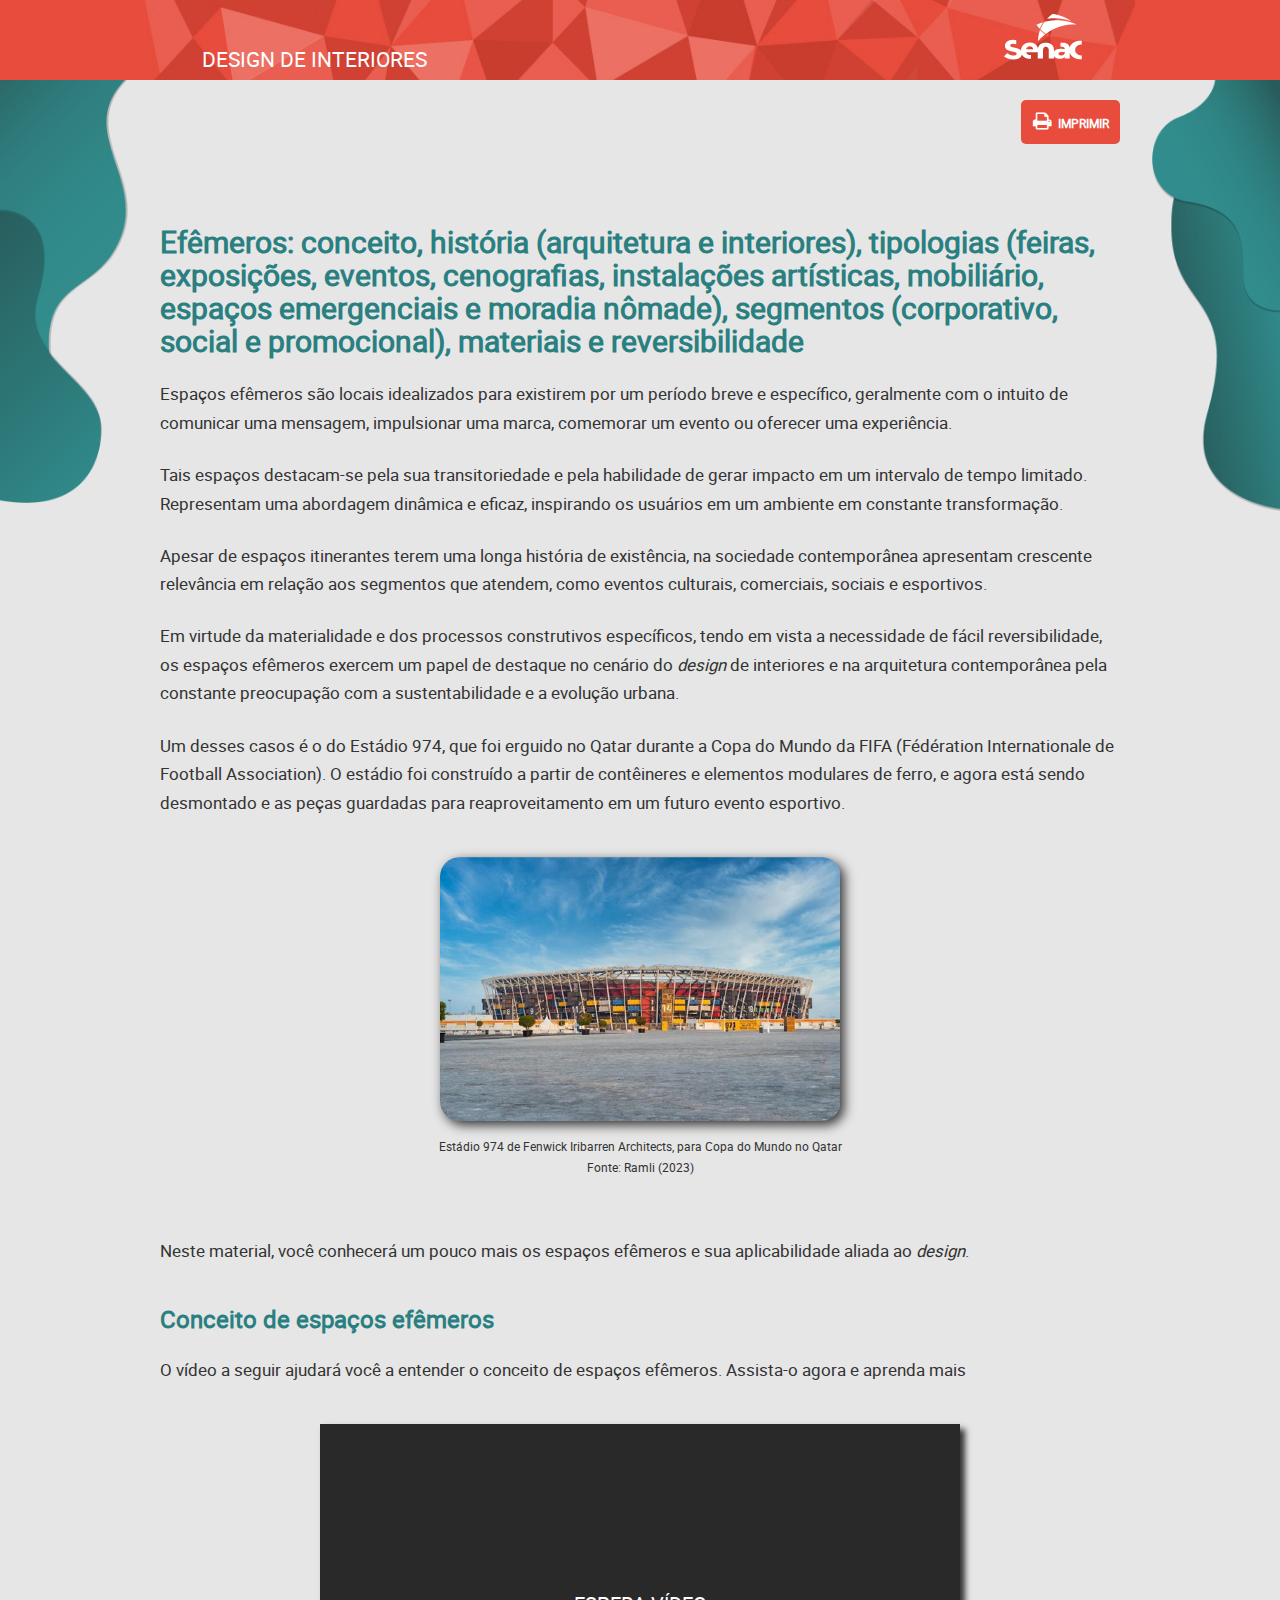
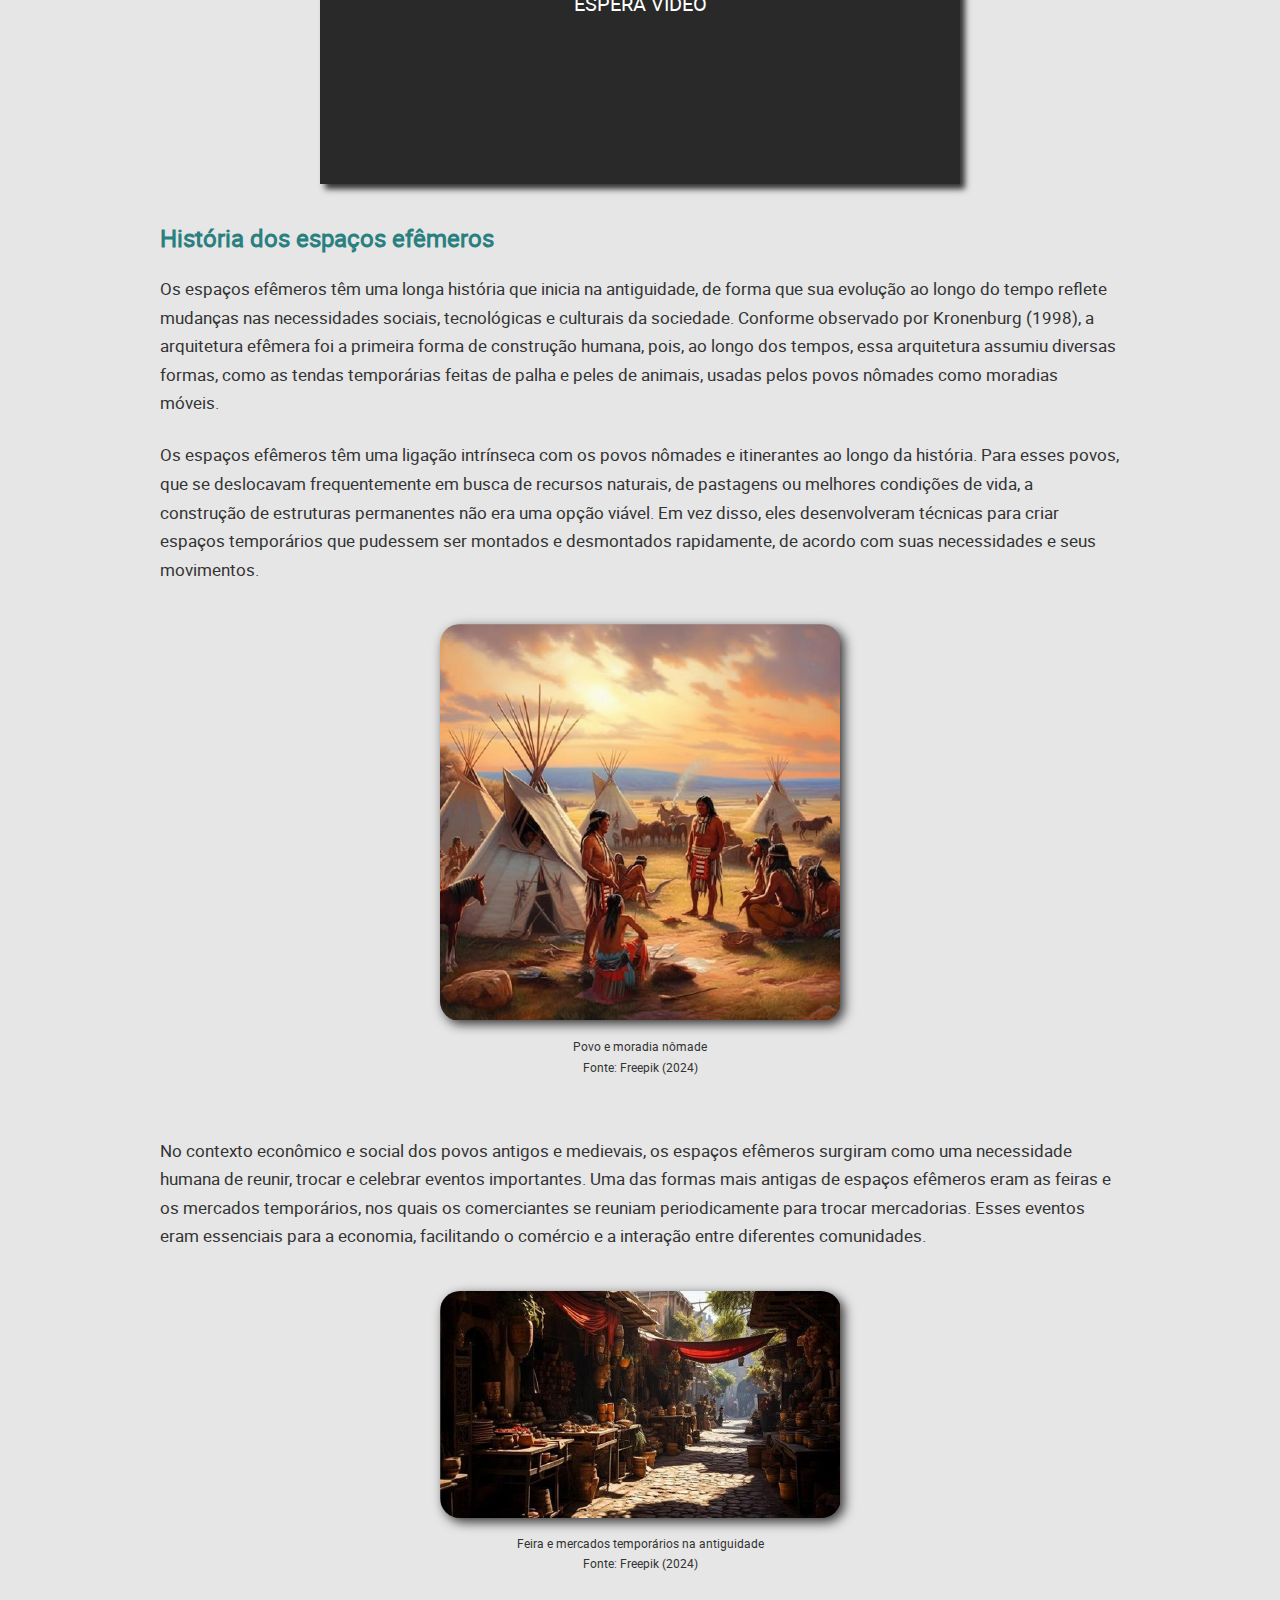
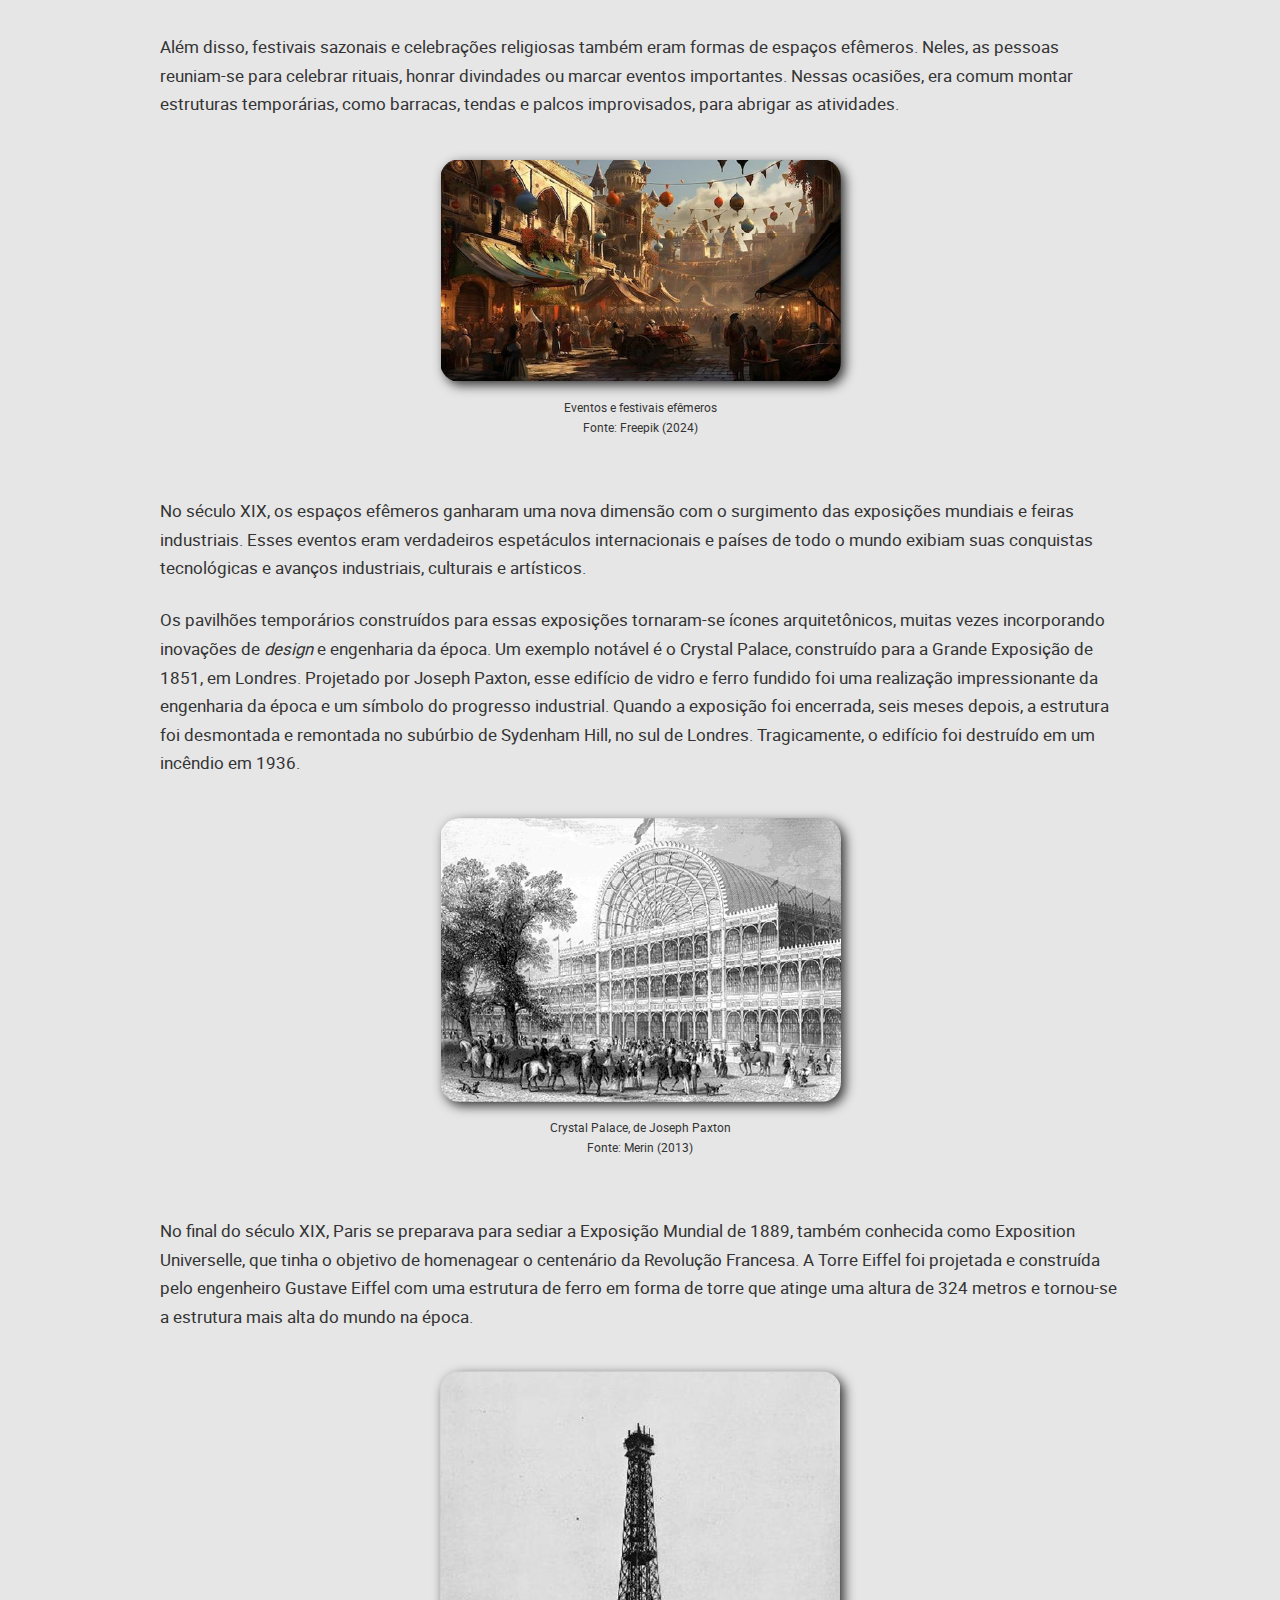
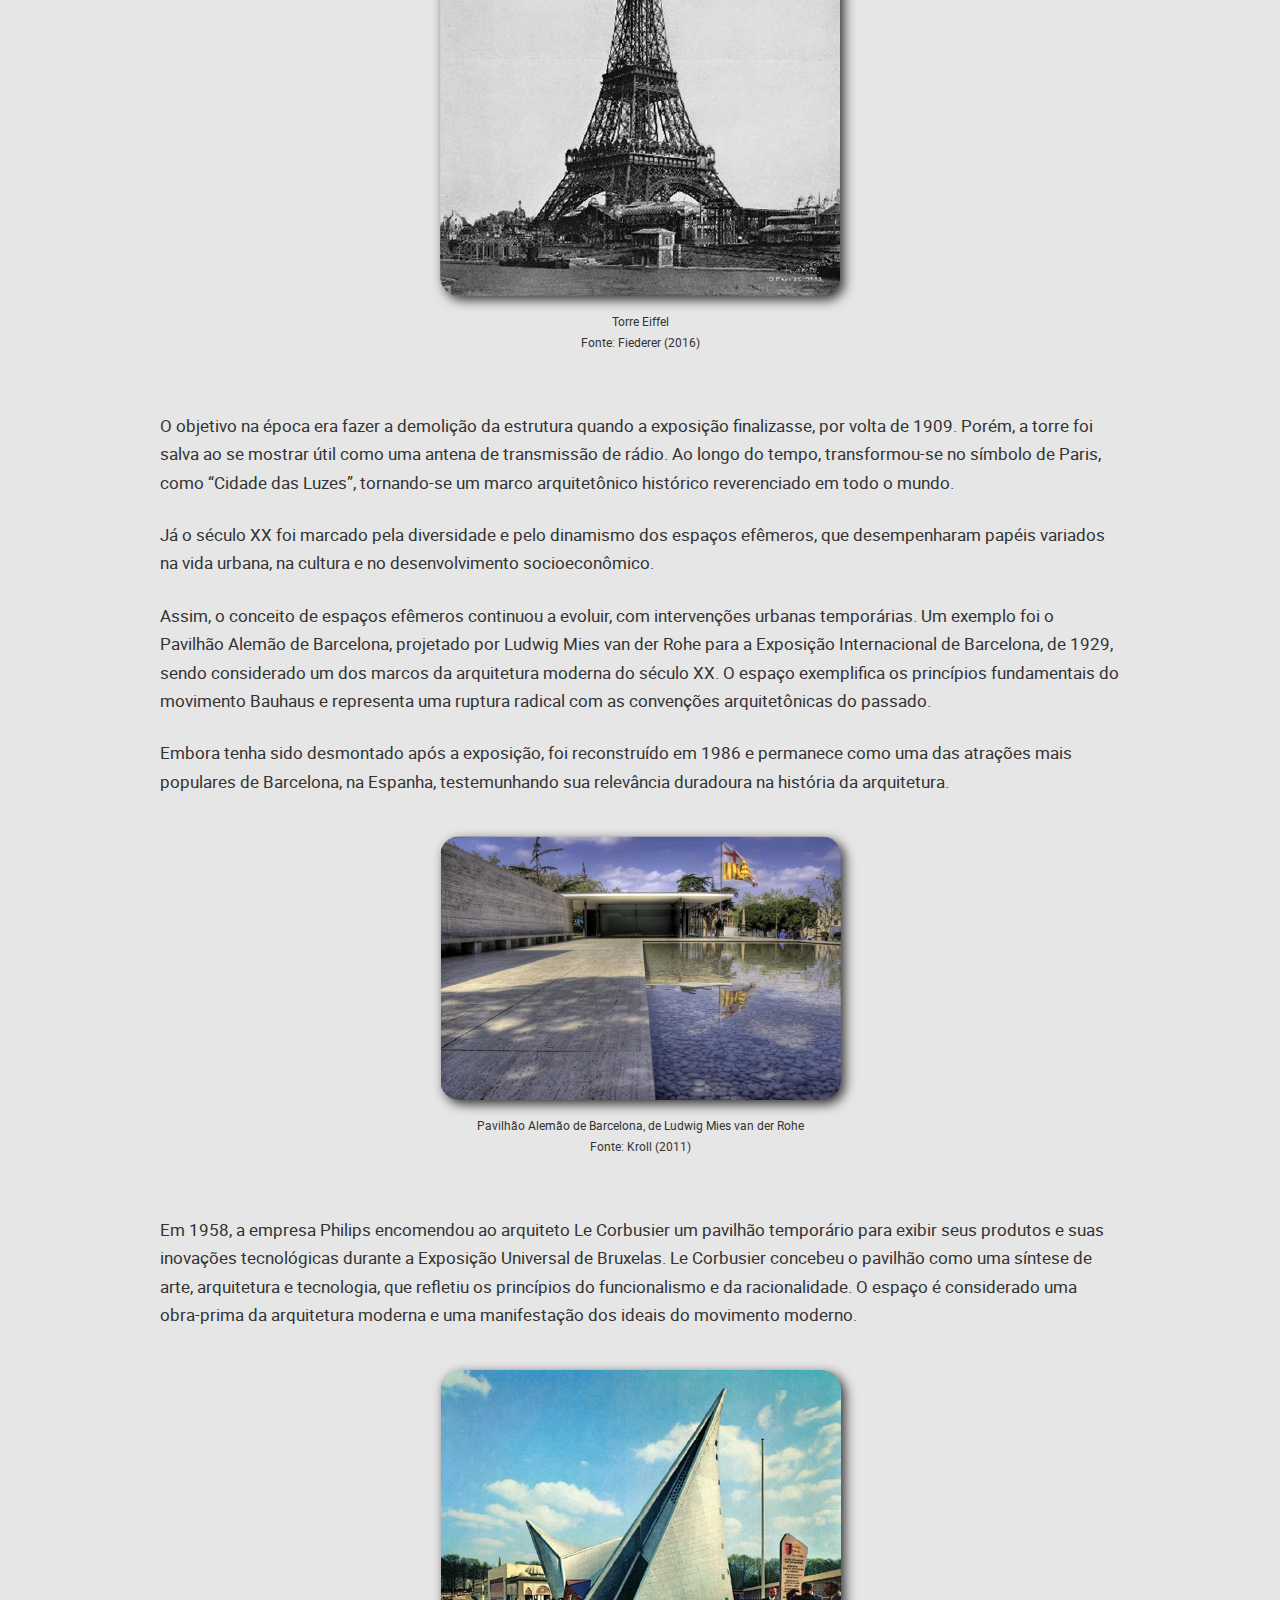
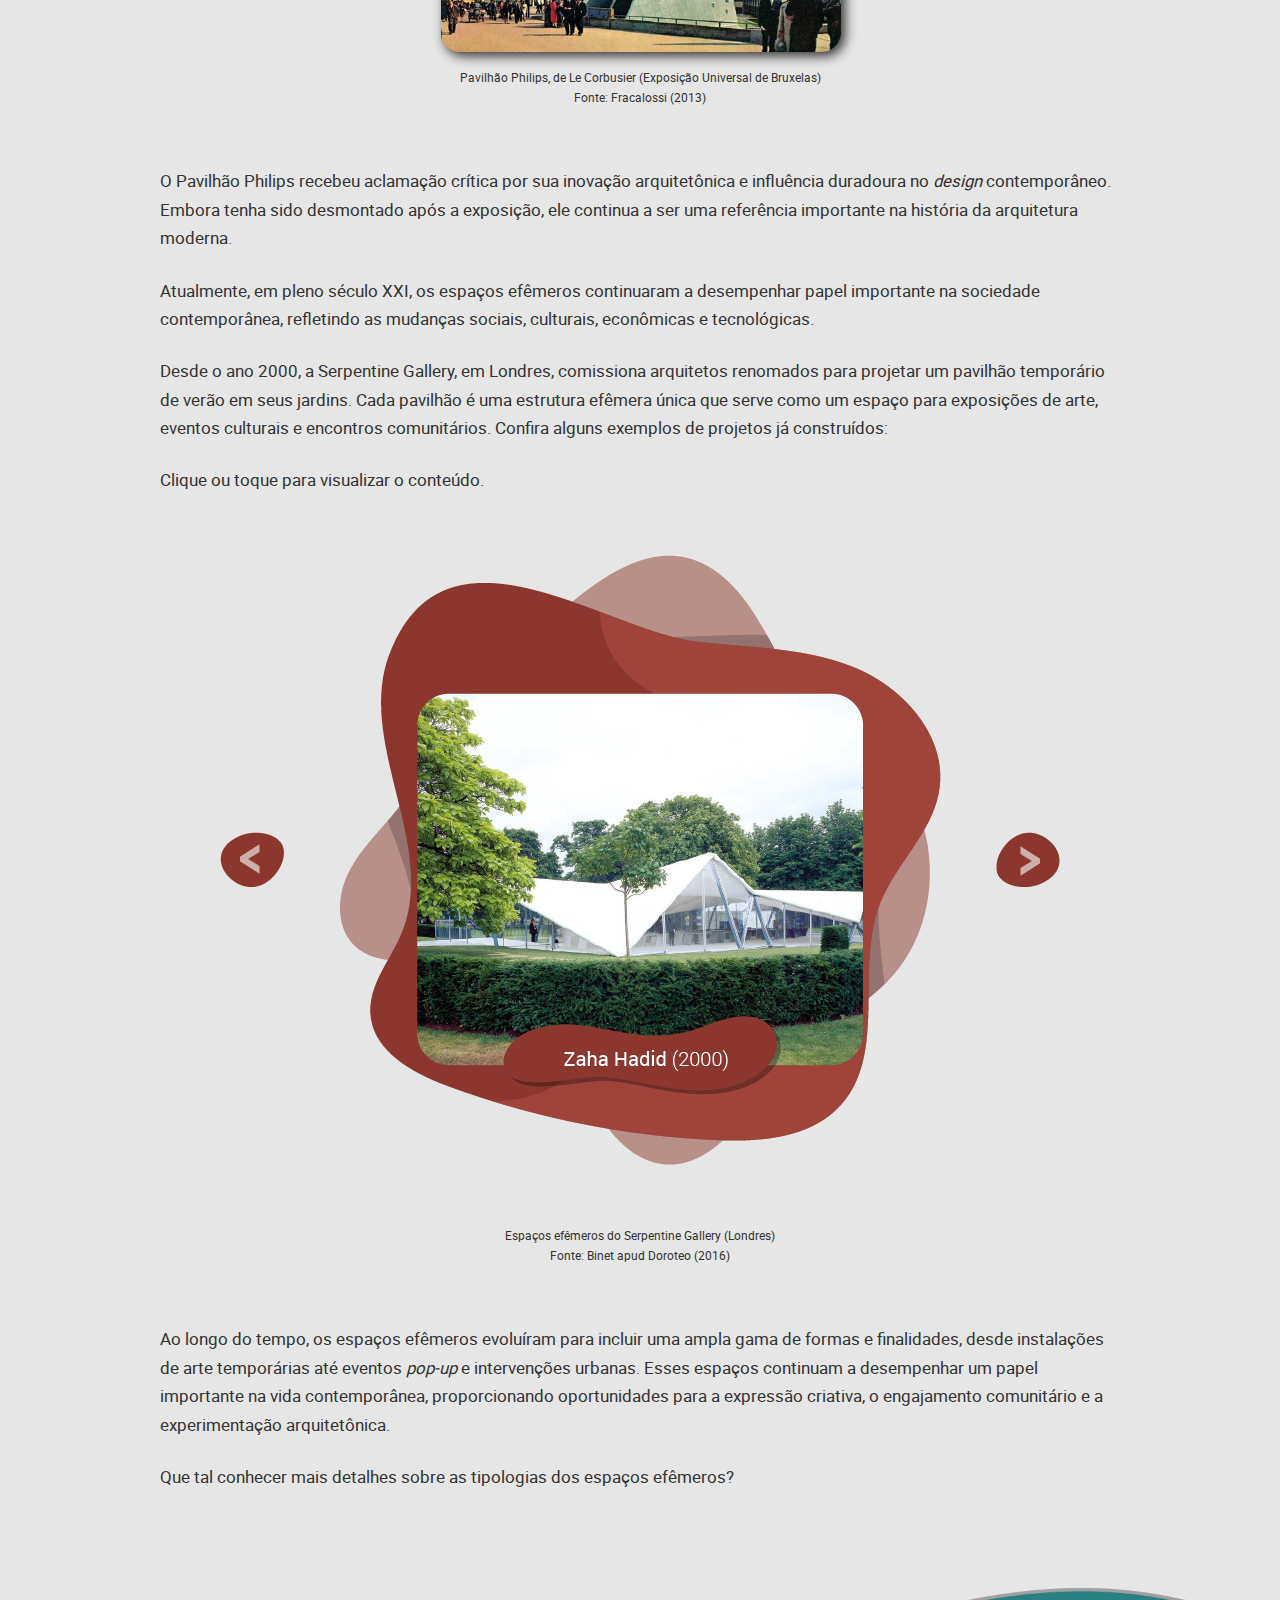
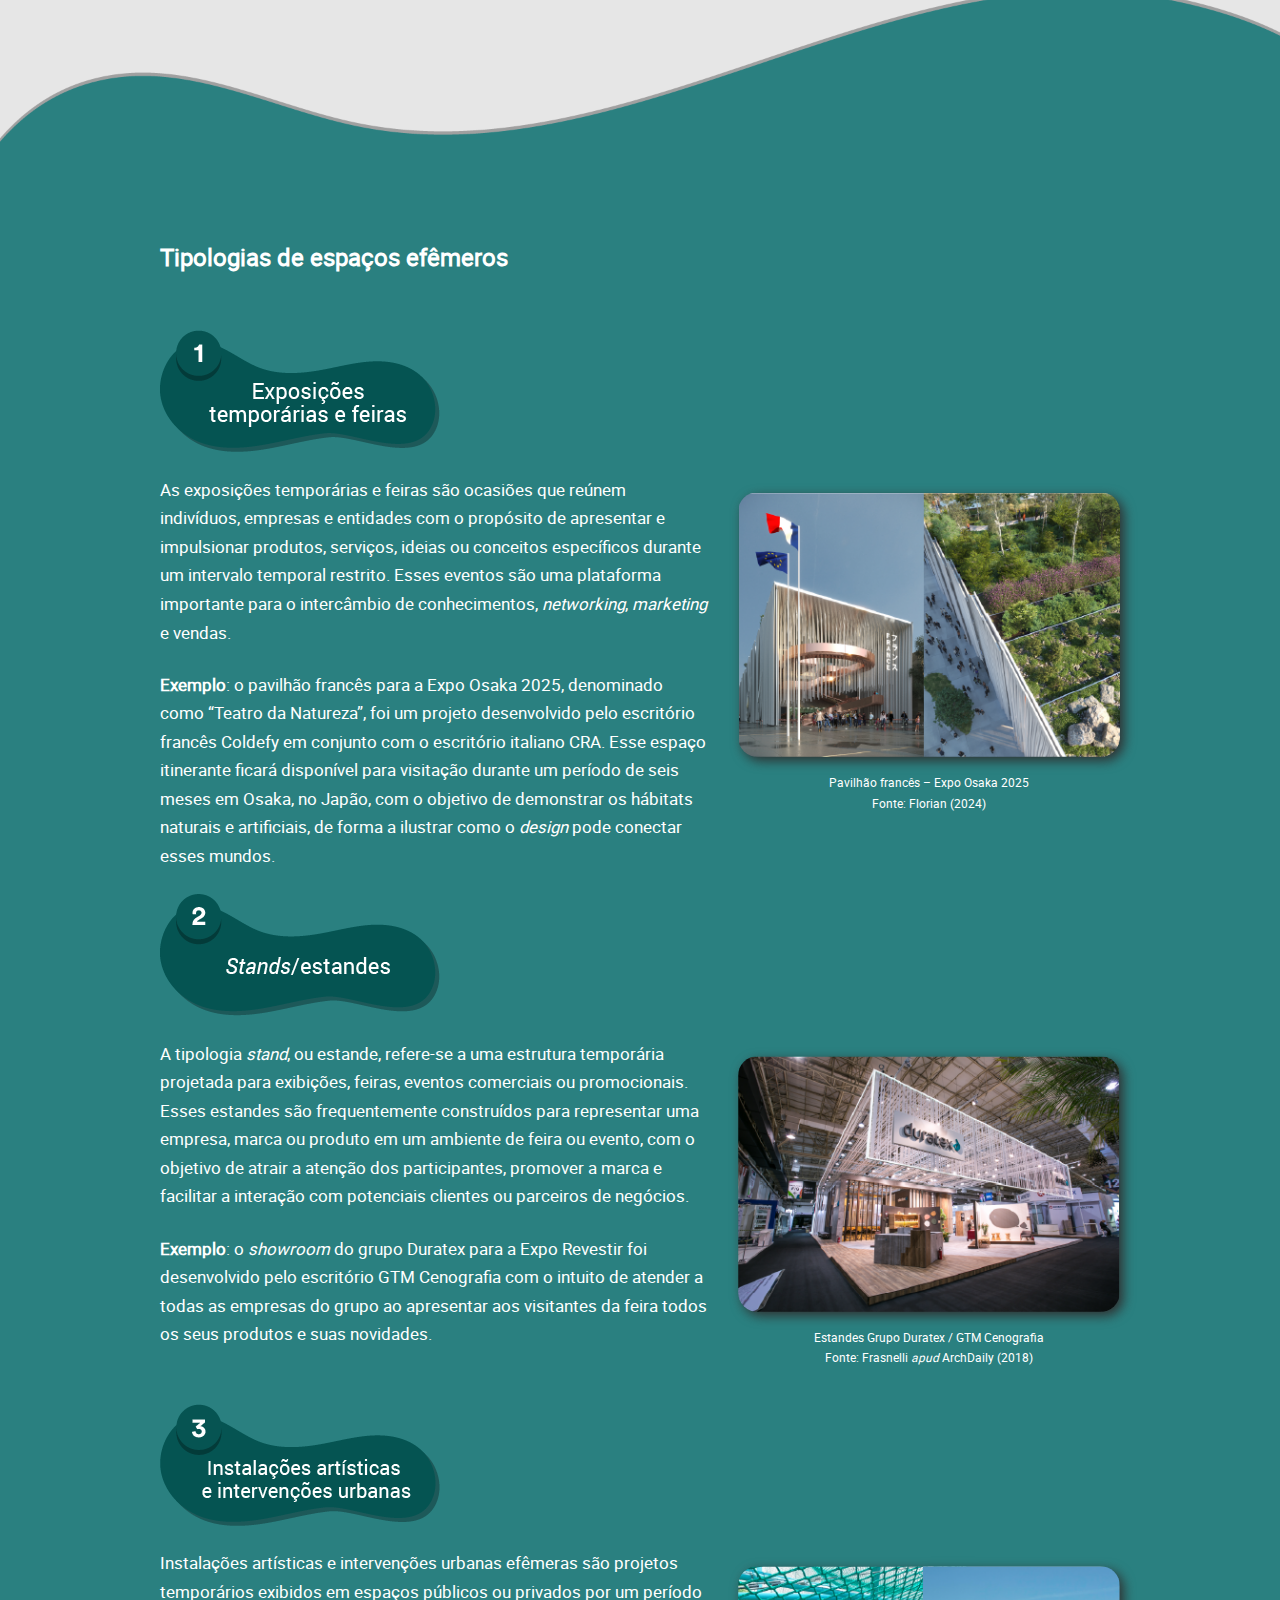
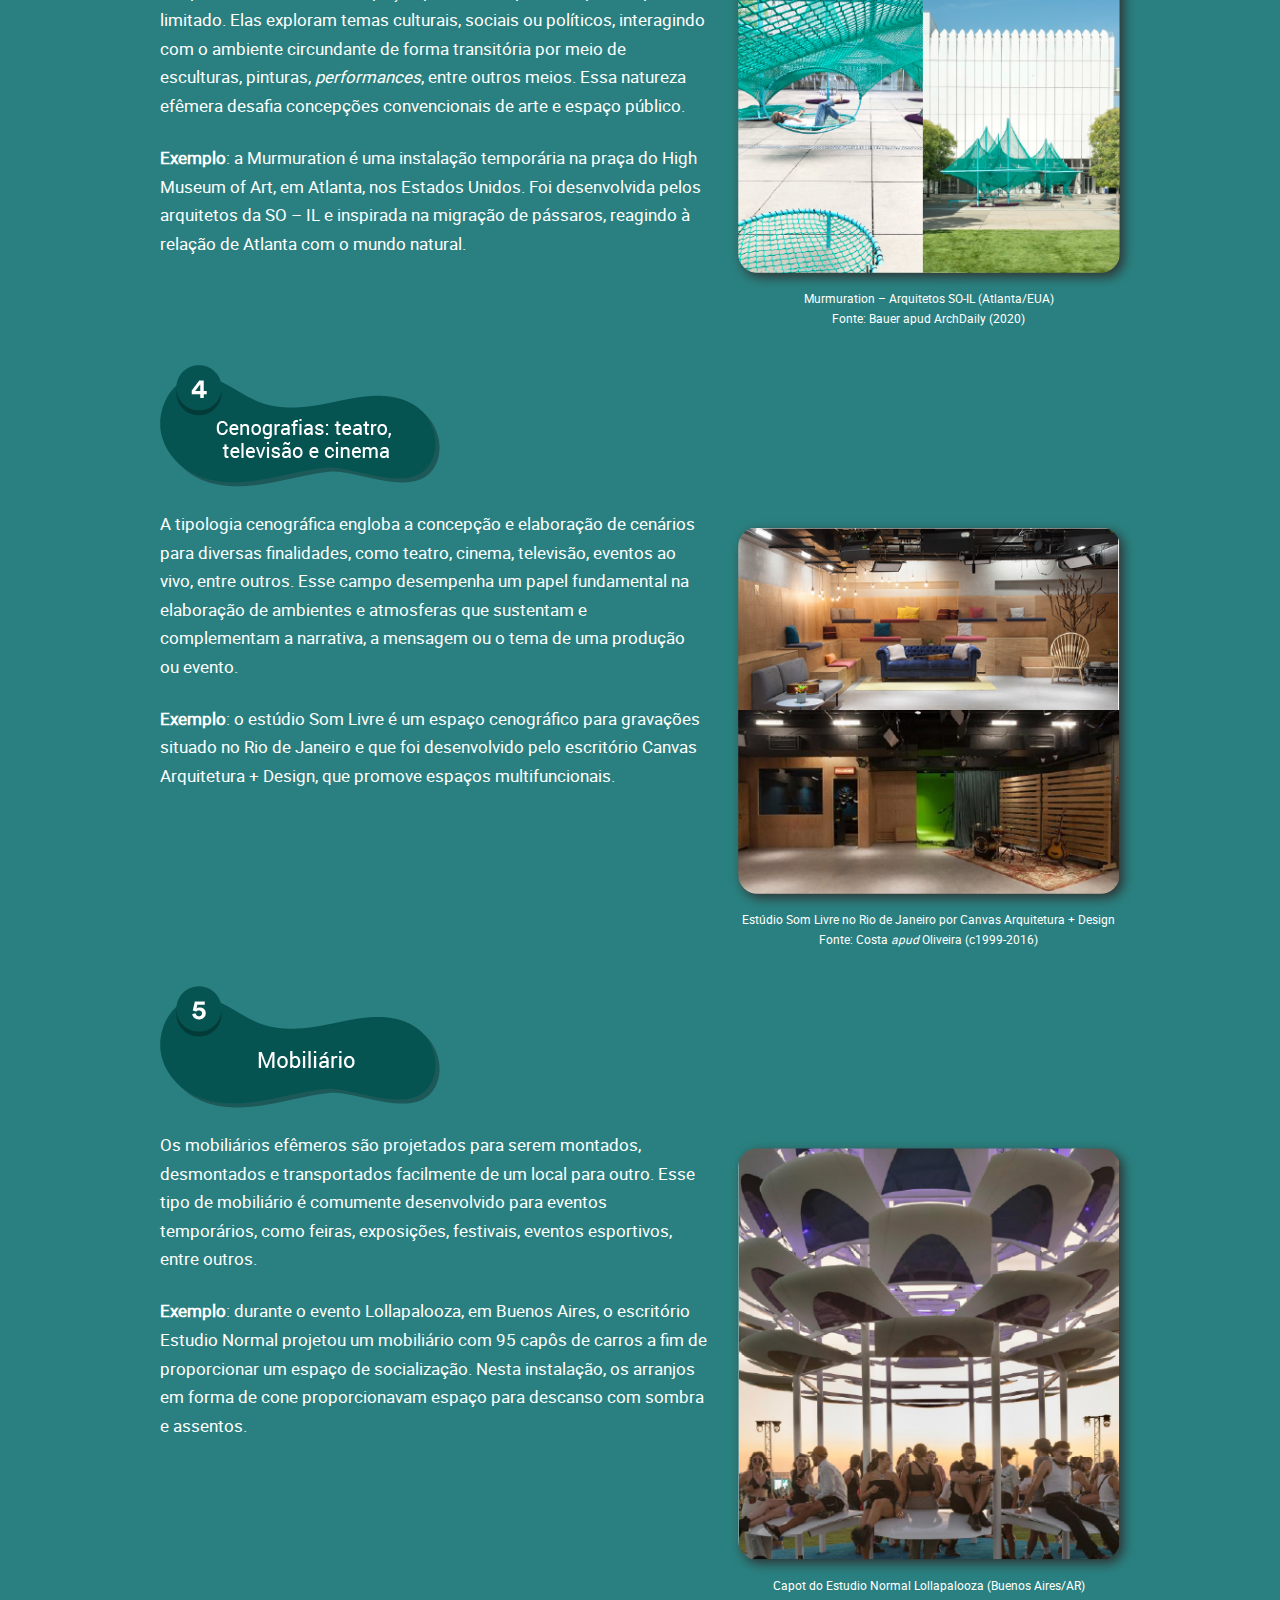
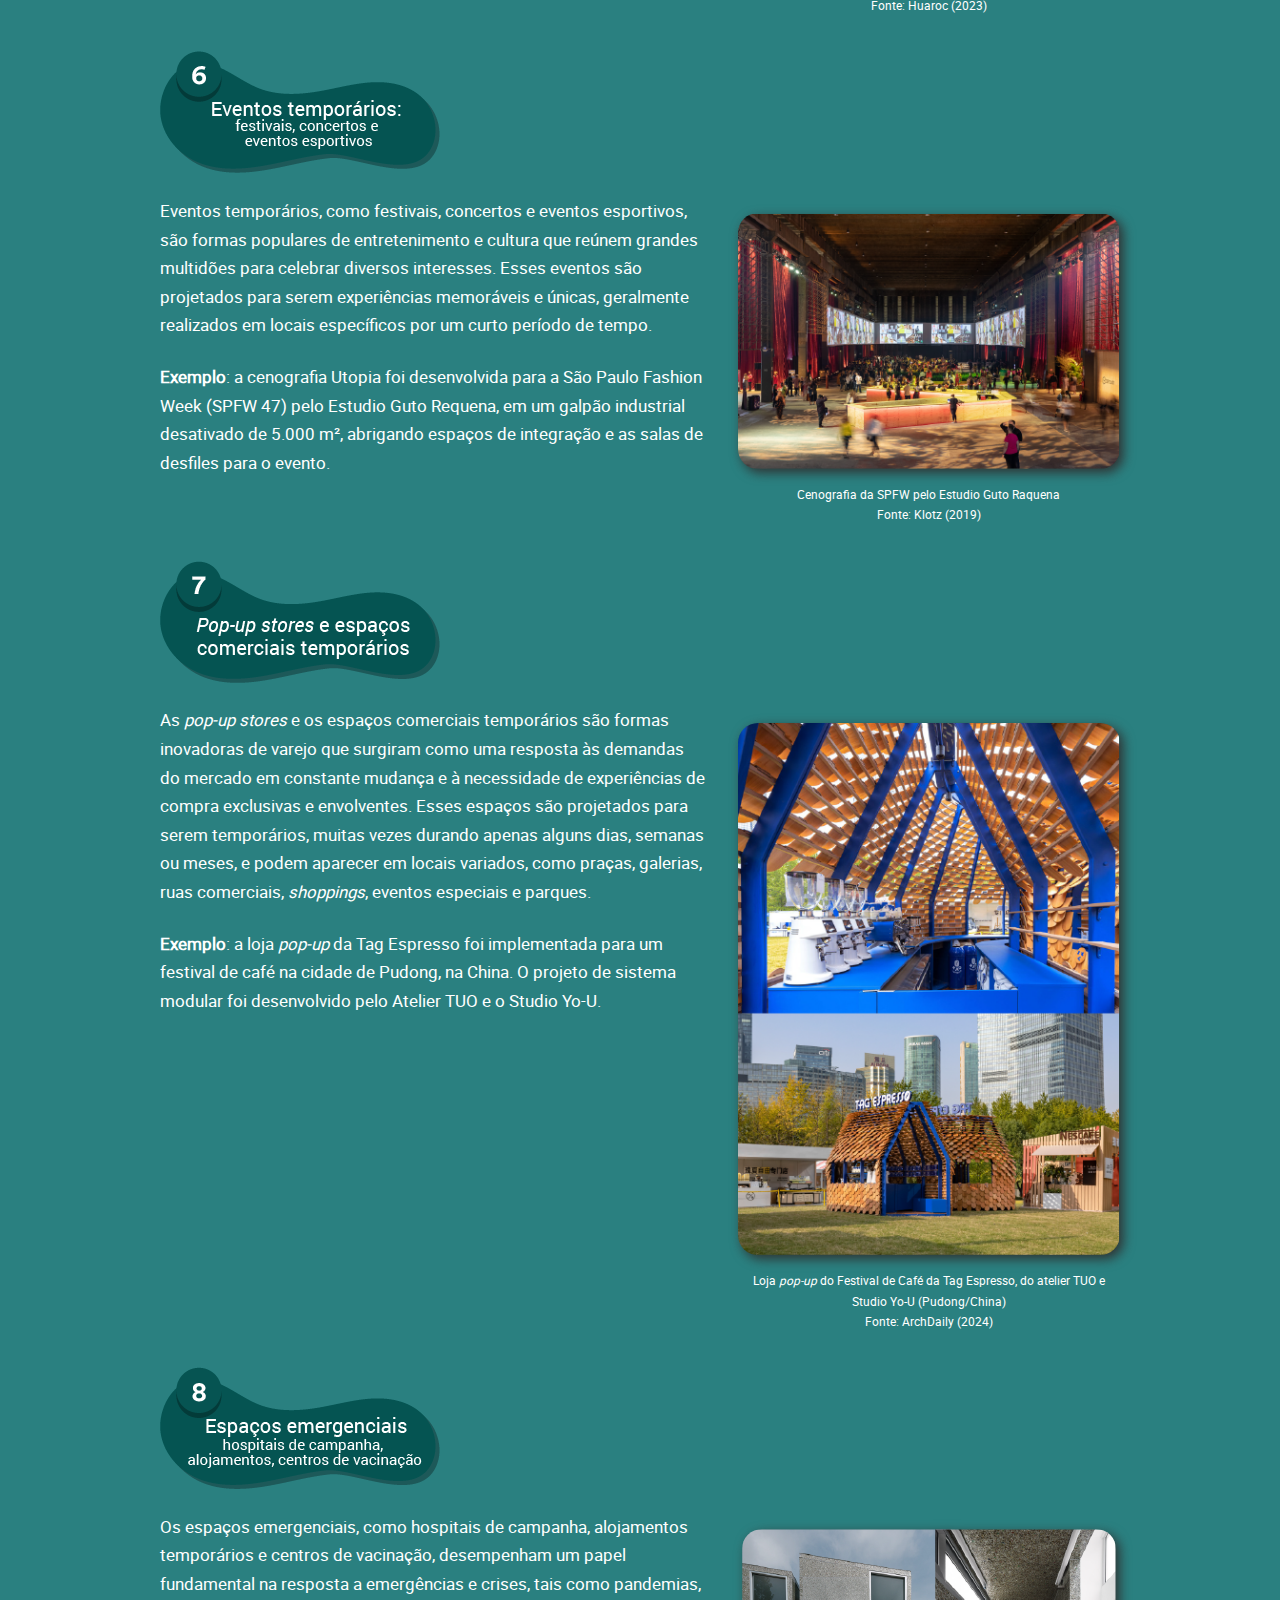
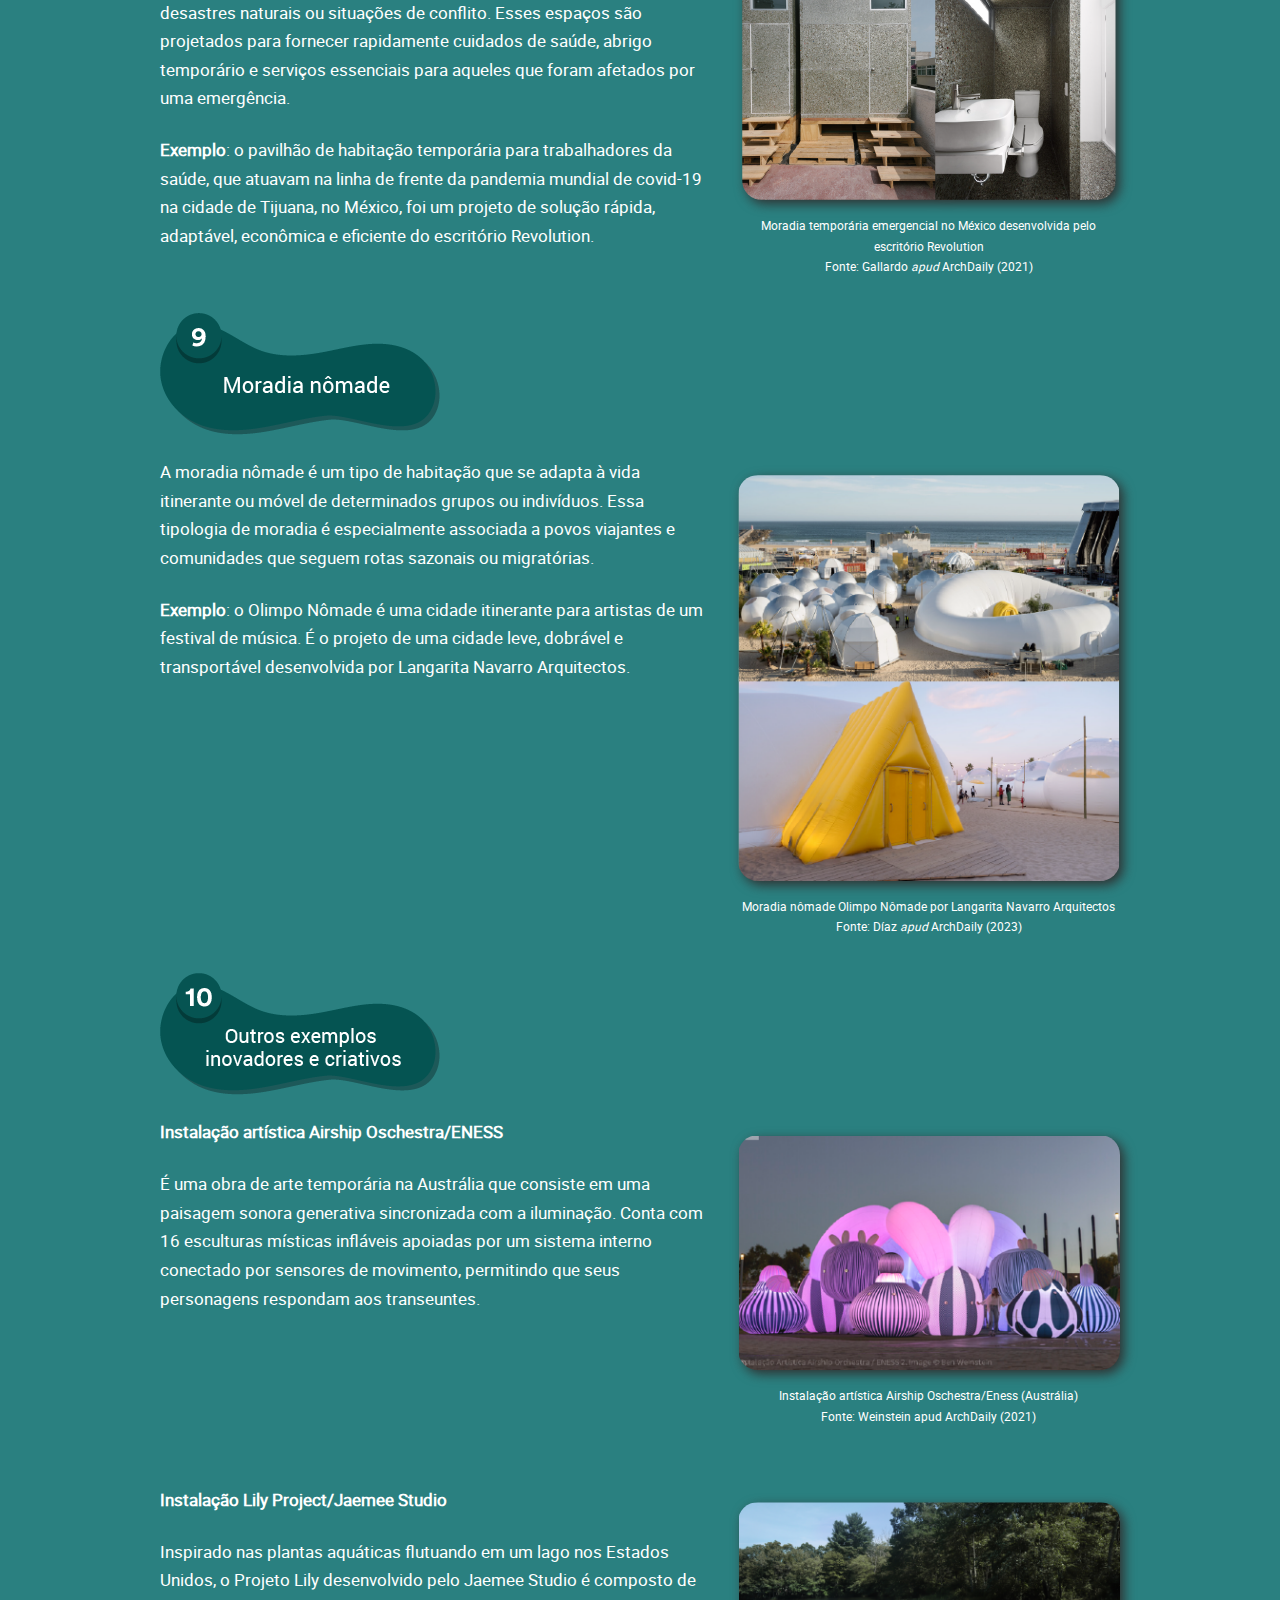
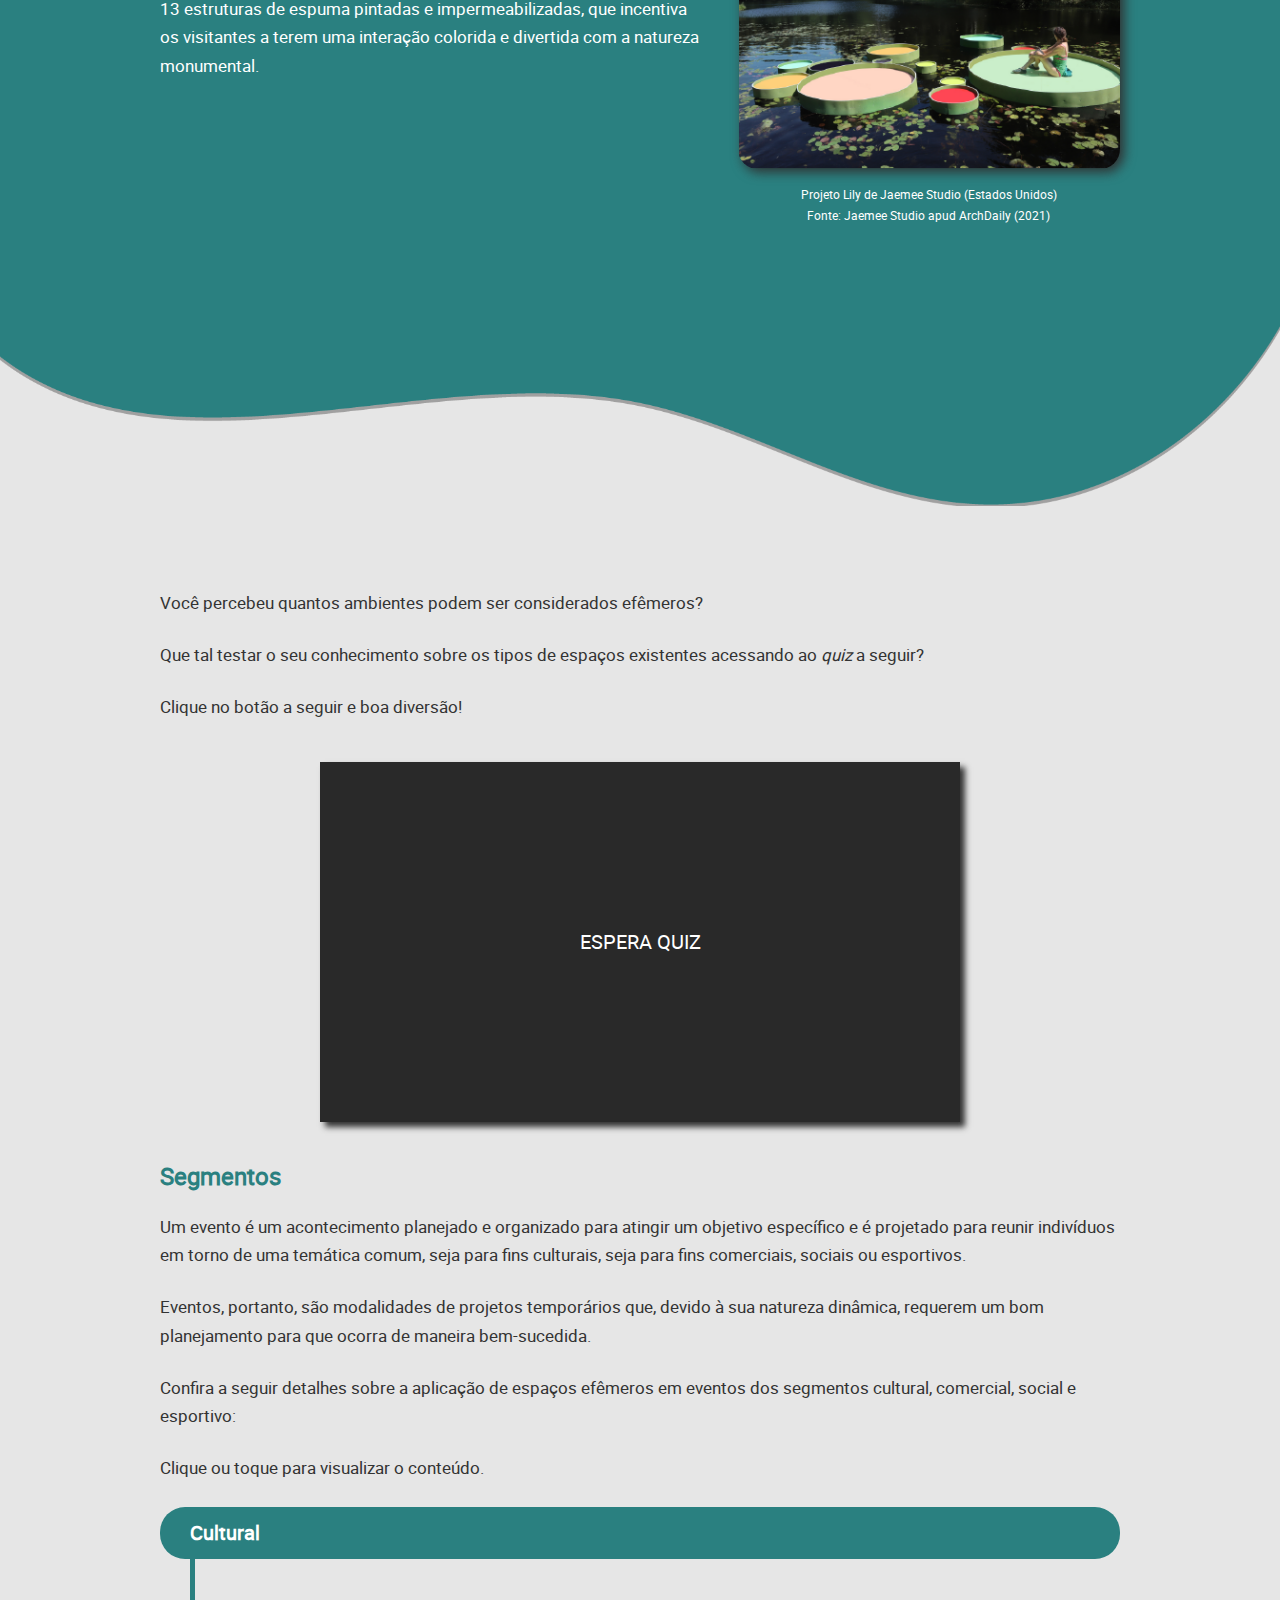
==== commit 0792a208: "diagramação da UC" ====
--- a/01_efemeros/index.html
+++ b/01_efemeros/index.html
@@ -172,7 +172,7 @@
             <p>O Pavilhão Philips recebeu aclamação crítica por sua inovação arquitetônica e influência duradoura no <i>design</i> contemporâneo. Embora tenha sido desmontado após a exposição, ele continua a ser uma referência importante na história da arquitetura moderna.</p>
             <p>Atualmente, em pleno século XXI, os espaços efêmeros continuaram a desempenhar papel importante na sociedade contemporânea, refletindo as mudanças sociais, culturais, econômicas e tecnológicas.</p>
             <p>Desde o ano 2000, a Serpentine Gallery, em Londres, comissiona arquitetos renomados para projetar um pavilhão temporário de verão em seus jardins. Cada pavilhão é uma estrutura efêmera única que serve como um espaço para exposições de arte, eventos culturais e encontros comunitários. Confira alguns exemplos de projetos já construídos:</p>
-            <div class="no-print" aria-hidden="true">
+            <div class="no-print hidden-xs" aria-hidden="true">
               <p>Clique ou toque para visualizar o conteúdo.</p>
               <div id="carousel1" class="carousel slide no-print" data-ride="carousel" data-interval="false" aria-hidden="true">
                 <div class="carousel-inner" role="listbox">
@@ -209,7 +209,7 @@
           </div>
         </div>
 
-        <img src="imgs/bg_topo_tipologias.png" class="img-responsive center-block">
+        <img src="imgs/bg_topo_tipologias.png" class="img-responsive center-block img-destaque">
         <div class="bloco bloco-verde">
           <div class="container">
             <h3 class="titulo-bloco">Tipologias de espaços efêmeros</h3>
@@ -380,7 +380,7 @@
             
           </div>
         </div>
-        <img src="imgs/bg_base_tipologias.png" class="img-responsive center-block">
+        <img src="imgs/bg_base_tipologias.png" class="img-responsive center-block img-destaque">
 
         <div class="bloco bloco-branco">
           <div class="container">
@@ -573,7 +573,7 @@
           </div>
         </div>
 
-        <img src="imgs/bg_topo_materiais.png" class="img-responsive center-block">
+        <img src="imgs/bg_topo_materiais.png" class="img-responsive center-block img-destaque">
         <div class="bloco bloco-vermelho">
           <div class="container">
             <h4>Exemplos de materiais comumente empregados em espaços efêmeros</h4>
@@ -700,7 +700,7 @@
 
           </div>
         </div>
-        <img src="imgs/bg_base_materiais.png" class="img-responsive center-block">
+        <img src="imgs/bg_base_materiais.png" class="img-responsive center-block img-destaque">
 
         <div class="bloco bloco-branco">
           <div class="container">
@@ -916,574 +916,10 @@
   </div>
 
   <!-- Modais -->
-  <div class="modal fade" id="modal-shoppings" tabindex="-1" role="dialog" aria-labelledby="myModalLabel"
-    aria-live="polite" aria-atomic="true" aria-hidden="true">
-    <div class="modal-dialog" role="document">
-      <div class="modal-content no-print">
-        <div class="modal-header">
-          <button type="button" class="close" data-dismiss="modal" aria-label="Close">
-            <span aria-hidden="true">&times;</span>
-          </button>
-          <h4 class="modal-title" id="myModalLabel">1. <i>Shoppings</i></h4>
-        </div>
-        <div class="modal-body">
-          <ul>
-            <li><b>Características</b>: grandes complexos comerciais com uma variedade de lojas, restaurantes e
-              entretenimento.</li>
-            <li><b>Estratégias de <i>design</i></b>: ambientes espaçosos e atrativos, com destaque para zona de
-              circulação, iluminação eficaz, zonas de descanso confortáveis, decorações sazonais e uso de elementos
-              arquitetônicos impressionantes.</li>
-          </ul>
-        </div>
-        <div class="modal-footer">
-          <button type="button" class="btn btn-default" data-dismiss="modal"></button>
-        </div>
-      </div>
-    </div>
-  </div>
-  <div class="modal fade" id="modal-centros_comerciais" tabindex="-1" role="dialog" aria-labelledby="myModalLabel"
-    aria-live="polite" aria-atomic="true" aria-hidden="true">
-    <div class="modal-dialog" role="document">
-      <div class="modal-content no-print">
-        <div class="modal-header">
-          <button type="button" class="close" data-dismiss="modal" aria-label="Close">
-            <span aria-hidden="true">&times;</span>
-          </button>
-          <h4 class="modal-title" id="myModalLabel">2. Centros comerciais</h4>
-        </div>
-        <div class="modal-body">
-          <ul>
-            <li><b>Características</b>: áreas com múltiplos estabelecimentos comerciais, geralmente menores que
-              <i>shoppings</i>, mas também com diversidade de produtos e serviços.</li>
-            <li><b>Estratégias de <i>design</i></b>: leiaute eficiente, sinalização clara, vitrines atrativas, espaços
-              de convivência e decorações temáticas para eventos locais.</li>
-          </ul>
-        </div>
-        <div class="modal-footer">
-          <button type="button" class="btn btn-default" data-dismiss="modal"></button>
-        </div>
-      </div>
-    </div>
-  </div>
-  <div class="modal fade" id="modal-lojas_rua" tabindex="-1" role="dialog" aria-labelledby="myModalLabel"
-    aria-live="polite" aria-atomic="true" aria-hidden="true">
-    <div class="modal-dialog" role="document">
-      <div class="modal-content no-print">
-        <div class="modal-header">
-          <button type="button" class="close" data-dismiss="modal" aria-label="Close">
-            <span aria-hidden="true">&times;</span>
-          </button>
-          <h4 class="modal-title" id="myModalLabel">3. Lojas de rua</h4>
-        </div>
-        <div class="modal-body">
-          <ul>
-            <li><b>Características</b>: estabelecimentos independentes localizados ao longo de ruas urbanas.</li>
-            <li><b>Estratégias de <i>design</i></b>: destaque para fachadas, iluminação noturna, <i>displays</i>
-              exteriores, <i>design</i> de vitrines e criação de uma atmosfera que reflita a identidade da loja.</li>
-          </ul>
-        </div>
-        <div class="modal-footer">
-          <button type="button" class="btn btn-default" data-dismiss="modal"></button>
-        </div>
-      </div>
-    </div>
-  </div>
-  <div class="modal fade" id="modal-galerias_comerciais" tabindex="-1" role="dialog" aria-labelledby="myModalLabel"
-    aria-live="polite" aria-atomic="true" aria-hidden="true">
-    <div class="modal-dialog" role="document">
-      <div class="modal-content no-print">
-        <div class="modal-header">
-          <button type="button" class="close" data-dismiss="modal" aria-label="Close">
-            <span aria-hidden="true">&times;</span>
-          </button>
-          <h4 class="modal-title" id="myModalLabel">4. Galerias comerciais</h4>
-        </div>
-        <div class="modal-body">
-          <ul>
-            <li><b>Características</b>: corredores internos com várias lojas pequenas e especializadas.</li>
-            <li><b>Estratégias de <i>design</i></b>: coesão visual entre lojas, leiaute que facilita a circulação,
-              decoração unificada, iluminação direcional e promoção de eventos colaborativos.</li>
-          </ul>
-        </div>
-        <div class="modal-footer">
-          <button type="button" class="btn btn-default" data-dismiss="modal"></button>
-        </div>
-      </div>
-    </div>
-  </div>
-  <div class="modal fade" id="modal-open_mall" tabindex="-1" role="dialog" aria-labelledby="myModalLabel"
-    aria-live="polite" aria-atomic="true" aria-hidden="true">
-    <div class="modal-dialog" role="document">
-      <div class="modal-content no-print">
-        <div class="modal-header">
-          <button type="button" class="close" data-dismiss="modal" aria-label="Close">
-            <span aria-hidden="true">&times;</span>
-          </button>
-          <h4 class="modal-title" id="myModalLabel">5. <i>Open mall</i></h4>
-        </div>
-        <div class="modal-body">
-          <ul>
-            <li><b>Características</b>: espaços ao ar livre com lojas, proporcionando uma experiência de compra mais
-              descontraída.</li>
-            <li><b>Estratégias de <i>design</i></b>: integração com o ambiente externo, paisagismo atrativo, áreas de
-              estar confortáveis, decoração sazonal e destaque para elementos naturais.</li>
-          </ul>
-        </div>
-        <div class="modal-footer">
-          <button type="button" class="btn btn-default" data-dismiss="modal"></button>
-        </div>
-      </div>
-    </div>
-  </div>
-  <div class="modal fade" id="modal-aeroportos" tabindex="-1" role="dialog" aria-labelledby="myModalLabel"
-    aria-live="polite" aria-atomic="true" aria-hidden="true">
-    <div class="modal-dialog" role="document">
-      <div class="modal-content no-print">
-        <div class="modal-header">
-          <button type="button" class="close" data-dismiss="modal" aria-label="Close">
-            <span aria-hidden="true">&times;</span>
-          </button>
-          <h4 class="modal-title" id="myModalLabel">6. Aeroportos</h4>
-        </div>
-        <div class="modal-body">
-          <ul>
-            <li><b>Características</b>: pontos de venda em terminais aeroportuários, atendendo a uma clientela global e
-              diversificada.</li>
-            <li><b>Estratégias de <i>design</i></b>: leiaute eficiente para clientes em trânsito, foco em conveniência,
-              decoração contemporânea, iluminação adequada e vitrines impactantes.</li>
-          </ul>
-        </div>
-        <div class="modal-footer">
-          <button type="button" class="btn btn-default" data-dismiss="modal"></button>
-        </div>
-      </div>
-    </div>
-  </div>
-  <div class="modal fade" id="modal-e_commerce" tabindex="-1" role="dialog" aria-labelledby="myModalLabel"
-    aria-live="polite" aria-atomic="true" aria-hidden="true">
-    <div class="modal-dialog" role="document">
-      <div class="modal-content no-print">
-        <div class="modal-header">
-          <button type="button" class="close" data-dismiss="modal" aria-label="Close">
-            <span aria-hidden="true">&times;</span>
-          </button>
-          <h4 class="modal-title" id="myModalLabel">7. <i>E-commerce</i></h4>
-        </div>
-        <div class="modal-body">
-          <ul>
-            <li><b>Características</b>: plataformas <i>on-line</i> para compra e venda sem a necessidade de presença
-              física.</li>
-            <li><b>Estratégias de <i>design</i></b>: nessa modalidade comercial, não é realizado o <i>design</i> de
-              interiores, mas sim o <i>design</i> de interface, que deve ser intuitivo, com leiaute responsivo, imagens
-              de alta qualidade, navegação simplificada e experiência de compra personalizada.</li>
-          </ul>
-        </div>
-        <div class="modal-footer">
-          <button type="button" class="btn btn-default" data-dismiss="modal"></button>
-        </div>
-      </div>
-    </div>
-  </div>
-
-  <div class="modal fade" id="modal-vitrine" tabindex="-1" role="dialog" aria-labelledby="myModalLabel"
-    aria-live="polite" aria-atomic="true" aria-hidden="true">
-    <div class="modal-dialog" role="document">
-      <div class="modal-content no-print">
-        <div class="modal-header">
-          <button type="button" class="close" data-dismiss="modal" aria-label="Close">
-            <span aria-hidden="true">&times;</span>
-          </button>
-          <h4 class="modal-title" id="myModalLabel">1. Vitrine</h4>
-        </div>
-        <div class="modal-body">
-          <ul>
-            <li><b>Características</b>: primeiro ponto de contato visual entre a loja e o cliente, exibindo produtos ou
-              conceitos que representam a identidade da marca.</li>
-            <li><b>Estratégias de <i>design</i></b>: destaque para produtos-chave, iluminação criativa, composições
-              visuais envolventes e atualizações sazonais para manter a relevância.</li>
-          </ul>
-        </div>
-        <div class="modal-footer">
-          <button type="button" class="btn btn-default" data-dismiss="modal"></button>
-        </div>
-      </div>
-    </div>
-  </div>
-  <div class="modal fade" id="modal-entrada" tabindex="-1" role="dialog" aria-labelledby="myModalLabel"
-    aria-live="polite" aria-atomic="true" aria-hidden="true">
-    <div class="modal-dialog" role="document">
-      <div class="modal-content no-print">
-        <div class="modal-header">
-          <button type="button" class="close" data-dismiss="modal" aria-label="Close">
-            <span aria-hidden="true">&times;</span>
-          </button>
-          <h4 class="modal-title" id="myModalLabel">2. Entrada</h4>
-        </div>
-        <div class="modal-body">
-          <ul>
-            <li><b>Características</b>: área que define a transição do exterior para o interior da loja, estabelecendo a
-              primeira impressão.</li>
-            <li><b>Estratégias de <i>design</i></b>: leiaute convidativo, sinalização clara, elementos de
-              <i>branding</i>, iluminação acolhedora e uma atmosfera que convida à exploração.</li>
-          </ul>
-        </div>
-        <div class="modal-footer">
-          <button type="button" class="btn btn-default" data-dismiss="modal"></button>
-        </div>
-      </div>
-    </div>
-  </div>
-  <div class="modal fade" id="modal-expositores_produtos" tabindex="-1" role="dialog" aria-labelledby="myModalLabel"
-    aria-live="polite" aria-atomic="true" aria-hidden="true">
-    <div class="modal-dialog" role="document">
-      <div class="modal-content no-print">
-        <div class="modal-header">
-          <button type="button" class="close" data-dismiss="modal" aria-label="Close">
-            <span aria-hidden="true">&times;</span>
-          </button>
-          <h4 class="modal-title" id="myModalLabel">3. Expositores de produtos</h4>
-        </div>
-        <div class="modal-body">
-          <ul>
-            <li><b>Características</b>: áreas destinadas à apresentação visual de produtos, destacando características e
-              incentivando a compra.</li>
-            <li><b>Estratégias de <i>design</i></b>: leiaute estratégico para maximizar a visibilidade, iluminação
-              direcionada, expositores atraentes, categorização lógica e informação clara sobre produtos.</li>
-          </ul>
-        </div>
-        <div class="modal-footer">
-          <button type="button" class="btn btn-default" data-dismiss="modal"></button>
-        </div>
-      </div>
-    </div>
-  </div>
-  <div class="modal fade" id="modal-circulacao" tabindex="-1" role="dialog" aria-labelledby="myModalLabel"
-    aria-live="polite" aria-atomic="true" aria-hidden="true">
-    <div class="modal-dialog" role="document">
-      <div class="modal-content no-print">
-        <div class="modal-header">
-          <button type="button" class="close" data-dismiss="modal" aria-label="Close">
-            <span aria-hidden="true">&times;</span>
-          </button>
-          <h4 class="modal-title" id="myModalLabel">4. Circulação</h4>
-        </div>
-        <div class="modal-body">
-          <ul>
-            <li><b>Características</b>: espaço que facilita o movimento dos clientes pela loja, influenciando a jornada
-              de compra.</li>
-            <li><b>Estratégias de <i>design</i></b>: leiaute intuitivo, corredores amplos, direcionamento visual, zonas
-              de interesse e flexibilidade para acomodar diferentes fluxos de tráfego.</li>
-          </ul>
-        </div>
-        <div class="modal-footer">
-          <button type="button" class="btn btn-default" data-dismiss="modal"></button>
-        </div>
-      </div>
-    </div>
-  </div>
-  <div class="modal fade" id="modal-experimentacao" tabindex="-1" role="dialog" aria-labelledby="myModalLabel"
-    aria-live="polite" aria-atomic="true" aria-hidden="true">
-    <div class="modal-dialog" role="document">
-      <div class="modal-content no-print">
-        <div class="modal-header">
-          <button type="button" class="close" data-dismiss="modal" aria-label="Close">
-            <span aria-hidden="true">&times;</span>
-          </button>
-          <h4 class="modal-title" id="myModalLabel">5. Experimentação</h4>
-        </div>
-        <div class="modal-body">
-          <ul>
-            <li><b>Características</b>: áreas destinadas para os clientes experimentarem produtos antes da compra,
-              comumente encontradas em setores como moda e eletrônicos.</li>
-            <li><b>Estratégias de <i>design</i></b>: provadores bem iluminados, estações de teste para produtos,
-              espelhos estrategicamente posicionados e áreas de experimentação interativas.</li>
-          </ul>
-        </div>
-        <div class="modal-footer">
-          <button type="button" class="btn btn-default" data-dismiss="modal"></button>
-        </div>
-      </div>
-    </div>
-  </div>
-  <div class="modal fade" id="modal-caixa_pagamento" tabindex="-1" role="dialog" aria-labelledby="myModalLabel"
-    aria-live="polite" aria-atomic="true" aria-hidden="true">
-    <div class="modal-dialog" role="document">
-      <div class="modal-content no-print">
-        <div class="modal-header">
-          <button type="button" class="close" data-dismiss="modal" aria-label="Close">
-            <span aria-hidden="true">&times;</span>
-          </button>
-          <h4 class="modal-title" id="myModalLabel">6. Caixa e pagamento</h4>
-        </div>
-        <div class="modal-body">
-          <ul>
-            <li><b>Características</b>: local de conclusão da transação, oferecendo a última oportunidade para promoções
-              e <i>upselling</i> (compra pelo cliente de itens a mais).</li>
-            <li><b>Estratégias de <i>design</i></b>: caixas organizados, sistemas de pagamento eficientes, exibição de
-              produtos adicionais próximos aos caixas e um <i>design</i> que incentive a fila a movimentar-se de maneira
-              fluida.</li>
-          </ul>
-        </div>
-        <div class="modal-footer">
-          <button type="button" class="btn btn-default" data-dismiss="modal"></button>
-        </div>
-      </div>
-    </div>
-  </div>
 
 
   <!-- Modais 100% -->
-  <div class="modal modal-100 fade" id="modal-varejo" aria-hidden="true">
-    <div class="modal-dialog">
-      <div class="modal-content no-print">
-        <div class="modal-header">
-          <div class="container">
-          </div>
-        </div>
-        <div class="modal-body">
-          <div class="container">
-            <button type="button" class="close" data-dismiss="modal" aria-hidden="true">
-              <div class="ico-fechar">X</div>
-            </button>
-            <h3>Lojas de varejo</h3>
-            <p>Um ponto de venda de varejo é um local físico ou virtual onde produtos ou serviços são disponibilizados
-              para venda direta aos consumidores finais. Há diversos segmentos desse tipo. Veja alguns deles a seguir.
-            </p>
-            <div class="no-print" aria-hidden="true">
-              <p>Clique ou toque para visualizar o conteúdo.</p>
-              <div class='panel-group' id='accordion01' role='tablist' aria-multiselectable='true'>
-                <div class='panel panel-default'>
-                  <div class='panel-heading' role='tab' id='heading01'>
-                    <h3 class='panel-title'>
-                      <a role='button' data-toggle='collapse' data-parent='#accordion01' href='#collapse01'
-                        aria-expanded='false' aria-controls='collapse01'>
-                        1. Boutiques
-                      </a>
-                    </h3>
-                  </div>
-                  <div id='collapse01' class='panel-collapse collapse in' role='tabpanel' aria-labelledby='heading01'>
-                    <div class='panel-body'>
-                      <p>Pequenas lojas especializadas que oferecem produtos exclusivos e atendimento personalizado.</p>
-                      <img src="imgs/fig02.jpg" class="img-responsive center-block img-borda">
-                      <p class="legenda-imagem">
-                        Vitrine da loja de roupas Haight <br>
-                        Fonte: Cairoli <i>apud</i> ArchDaily (2023)
-                      </p>
-                      <p class="acessivel no-print">Vitrine da loja de roupas Haight. Há um grande vidro com contorno em
-                        estrutura metálica preta. O interior da loja trabalhado é branco, com uma parede curva ocultando
-                        parcialmente a loja, mostrando apenas algumas roupas vermelhas, que pendem do teto em cabides,
-                        parecendo flutuar.</p>
-                    </div>
-                  </div>
-                </div>
-                <div class='panel panel-default'>
-                  <div class='panel-heading' role='tab' id='heading02'>
-                    <h3 class='panel-title'>
-                      <a class='collapsed' role='button' data-toggle='collapse' data-parent='#accordion01'
-                        href='#collapse02' aria-expanded='false' aria-controls='collapse02'>
-                        2. Lojas de departamento
-                      </a>
-                    </h3>
-                  </div>
-                  <div id='collapse02' class='panel-collapse collapse' role='tabpanel' aria-labelledby='heading02'>
-                    <div class='panel-body'>
-                      <p>Estabelecimentos amplos que abrangem uma variedade de categorias de produtos, proporcionando
-                        uma experiência de compra abrangente.</p>
-                      <img src="imgs/fig03.jpg" class="img-responsive center-block img-borda">
-                      <p class="legenda-imagem">
-                        Loja de departamento Liverpool <br>
-                        Fonte: Alves (2012)
-                      </p>
-                      <p class="acessivel no-print">Interior da loja Liverpool, com três andares dispostos em formato
-                        circular, com um átrio ao centro, coberto por uma cobertura vazada. Todos os andares são em tons
-                        de branco, conectados por escadas rolantes, com expositores com produtos.</p>
-                    </div>
-                  </div>
-                </div>
-                <div class='panel panel-default'>
-                  <div class='panel-heading' role='tab' id='heading03'>
-                    <h3 class='panel-title'>
-                      <a class='collapsed' role='button' data-toggle='collapse' data-parent='#accordion01'
-                        href='#collapse03' aria-expanded='false' aria-controls='collapse03'>
-                        3. Lojas de conveniência
-                      </a>
-                    </h3>
-                  </div>
-                  <div id='collapse03' class='panel-collapse collapse' role='tabpanel' aria-labelledby='heading03'>
-                    <div class='panel-body'>
-                      <p>Espaços projetados para atender às necessidades imediatas dos clientes, geralmente localizadas
-                        em áreas de tráfego intenso.</p>
-                      <img src="imgs/fig04.jpg" class="img-responsive center-block img-borda">
-                      <p class="legenda-imagem">
-                        Loja de Conveniência Ditsch <br>
-                        Fonte: Brasil Postos (2020)
-                      </p>
-                      <p class="acessivel no-print">Interior da loja de conveniência Ditsch, trabalhado em tons de
-                        madeira. Ao fundo, há uma parede em vermelho contendo o nome da loja e, à frente dessas paredes,
-                        expositores alimentícios aquecidos. À esquerda da loja, existem vasos em tom de grafite, com
-                        plantas, ao centro, há gôndolas em madeira no formato de caixa com itens do dia a dia. A
-                        iluminação toda é feita com trilhos com spots na cor preta.</p>
-                    </div>
-                  </div>
-                </div>
-                <div class='panel panel-default'>
-                  <div class='panel-heading' role='tab' id='heading04'>
-                    <h3 class='panel-title'>
-                      <a class='collapsed' role='button' data-toggle='collapse' data-parent='#accordion01'
-                        href='#collapse04' aria-expanded='false' aria-controls='collapse04'>
-                        4. Mercados e supermercados
-                      </a>
-                    </h3>
-                  </div>
-                  <div id='collapse04' class='panel-collapse collapse' role='tabpanel' aria-labelledby='heading04'>
-                    <div class='panel-body'>
-                      <p>Estabelecimentos que oferecem uma variedade de produtos alimentícios e itens de necessidade
-                        diária.</p>
-                      <img src="imgs/fig05.jpg" class="img-responsive center-block img-borda">
-                      <p class="legenda-imagem">
-                        Supermercado Thanopoulos em Atenas <br>
-                        Fonte: Bisti <i>apud</i> ArchDaily (2018)
-                      </p>
-                      <p class="acessivel no-print">Interior do supermercado Thanopoulos, com piso em madeira e teto
-                        trabalhado com chapas de OSB, intercaladas com chapas de acrílico branco, lineares, que conduzem
-                        ao fundo da loja. As gôndolas com produtos encontram-se nas laterais, alinhadas com os perfis do
-                        teto.</p>
-                    </div>
-                  </div>
-                </div>
-                <div class='panel panel-default'>
-                  <div class='panel-heading' role='tab' id='heading05'>
-                    <h3 class='panel-title'>
-                      <a class='collapsed' role='button' data-toggle='collapse' data-parent='#accordion01'
-                        href='#collapse05' aria-expanded='false' aria-controls='collapse05'>
-                        5. Hipermercados
-                      </a>
-                    </h3>
-                  </div>
-                  <div id='collapse05' class='panel-collapse collapse' role='tabpanel' aria-labelledby='heading05'>
-                    <div class='panel-body'>
-                      <p>Versões ampliadas dos supermercados, que incluem departamentos de eletrônicos, roupas e outros
-                        itens não alimentares.</p>
-                    </div>
-                  </div>
-                </div>
-                <div class='panel panel-default'>
-                  <div class='panel-heading' role='tab' id='heading06'>
-                    <h3 class='panel-title'>
-                      <a class='collapsed' role='button' data-toggle='collapse' data-parent='#accordion01'
-                        href='#collapse06' aria-expanded='false' aria-controls='collapse06'>
-                        6. Varejo alimentar
-                      </a>
-                    </h3>
-                  </div>
-                  <div id='collapse06' class='panel-collapse collapse' role='tabpanel' aria-labelledby='heading06'>
-                    <div class='panel-body'>
-                      <p>Lojas especializadas na venda de alimentos, geralmente voltadas a um grupo alimentício, como
-                        padarias, cafeterias, açougues, hortifrúti, entre outros.</p>
-                      <img src="imgs/fig06.jpg" class="img-responsive center-block img-borda">
-                      <p class="legenda-imagem">
-                        Padaria Mi Pan/Concéntrico <br>
-                        Fonte: Apertura Arquitectónica <i>apud</i> ArchDaily (2022)
-                      </p>
-                      <p class="acessivel no-print">Interior de uma padaria, contendo a escrita ao fundo “Sabor Fresco”,
-                        com teto e parede de fundo decorados com ripas de madeiras intercaladas com as letras da escrita
-                        ao fundo. À frente, há uma grande gôndola horizontal em madeira e duas gôndolas em ilha,
-                        contendo diferentes produtos de uma padaria.</p>
-                    </div>
-                  </div>
-                </div>
-                <div class='panel panel-default'>
-                  <div class='panel-heading' role='tab' id='heading07'>
-                    <h3 class='panel-title'>
-                      <a class='collapsed' role='button' data-toggle='collapse' data-parent='#accordion01'
-                        href='#collapse07' aria-expanded='false' aria-controls='collapse07'>
-                        7. Outlet
-                      </a>
-                    </h3>
-                  </div>
-                  <div id='collapse07' class='panel-collapse collapse' role='tabpanel' aria-labelledby='heading07'>
-                    <div class='panel-body'>
-                      <p>Estabelecimentos que oferecem produtos de marcas renomadas ou não, com descontos
-                        significativos.</p>
-                    </div>
-                  </div>
-                </div>
-                <div class='panel panel-default'>
-                  <div class='panel-heading' role='tab' id='heading08'>
-                    <h3 class='panel-title'>
-                      <a class='collapsed' role='button' data-toggle='collapse' data-parent='#accordion01'
-                        href='#collapse08' aria-expanded='false' aria-controls='collapse08'>
-                        8. Franquias
-                      </a>
-                    </h3>
-                  </div>
-                  <div id='collapse08' class='panel-collapse collapse' role='tabpanel' aria-labelledby='heading08'>
-                    <div class='panel-body'>
-                      <p>Pontos de venda que operam sob uma marca já estabelecida, seguindo um modelo padronizado.</p>
-                    </div>
-                  </div>
-                </div>
-                <div class='panel panel-default'>
-                  <div class='panel-heading' role='tab' id='heading09'>
-                    <h3 class='panel-title'>
-                      <a class='collapsed' role='button' data-toggle='collapse' data-parent='#accordion01'
-                        href='#collapse09' aria-expanded='false' aria-controls='collapse09'>
-                        9. Varejo de serviços
-                      </a>
-                    </h3>
-                  </div>
-                  <div id='collapse09' class='panel-collapse collapse' role='tabpanel' aria-labelledby='heading09'>
-                    <div class='panel-body'>
-                      <p>Estabelecimentos que oferecem serviços em conjunto com a venda de produtos, como salões de
-                        beleza, academias ou lojas de reparos diversos.</p>
-                      <img src="imgs/fig07.jpg" class="img-responsive center-block img-borda">
-                      <p class="legenda-imagem">
-                        Salão de beleza em Kakamigahara <br>
-                        Fonte: ArchDaily (2023)
-                      </p>
-                      <p class="acessivel no-print">Interior de um salão de beleza, onde a lateral esquerda é toda em
-                        vidro, com as estações para cuidados com cabelos, contendo uma poltrona, um espelho e uma
-                        mesinha auxiliar, todas de frente para o vidro. O teto é branco, trabalhado com ripas em madeira
-                        aparente, e o piso em cimento queimado de cinza claro.</p>
-                    </div>
-                  </div>
-                </div>
-              </div>
-            </div>
-
-            <button type="button" class="btn btn-fechar" data-dismiss="modal"></button>
-          </div>
-        </div>
-      </div>
-    </div>
-  </div>
-  <div class="modal modal-100 fade" id="modal-atacado" aria-hidden="true">
-    <div class="modal-dialog">
-      <div class="modal-content no-print">
-        <div class="modal-header">
-          <div class="container">
-          </div>
-        </div>
-        <div class="modal-body">
-          <div class="container">
-            <button type="button" class="close" data-dismiss="modal" aria-hidden="true">
-              <div class="ico-fechar">X</div>
-            </button>
-            <h3>Lojas de atacado</h3>
-            <p>Uma loja de atacado é um estabelecimento comercial que opera com o modelo de venda em grandes quantidades
-              para revendedores, empresas ou clientes que buscam adquirir produtos em volume. Em contraste com as lojas
-              de varejo, as lojas de atacado são direcionadas para compradores em grande escala, visando atender às
-              necessidades de revenda ou de consumidores que buscam economizar comprando em grandes quantidades. Existem
-              lojas de atacado para diversas áreas, como bens de consumo, alimentos, eletrônicos, automotivo, vestuário,
-              entre outros. Para esse tipo de PDV, o <i>designer</i> deverá adotar uma estratégia mais direcionada à
-              organização dos setores e ao armazenamento em larga escala de todos os produtos.</p>
-
-            <button type="button" class="btn btn-fechar" data-dismiss="modal"></button>
-          </div>
-        </div>
-      </div>
-    </div>
-  </div>
+
 
 
   <!--  Em caso de footer personalizado utilizar esse elemento e adicionar a classe customizada
--- a/01_efemeros/css/custom.css
+++ b/01_efemeros/css/custom.css
@@ -7,11 +7,21 @@
   src: url("../fonts/SourceSansPro-Bold.ttf");
 }
 
-body{
+<<<<<<< Updated upstream
+/* body{
   background: url("../imgs/bg.png") no-repeat;
   background-size: cover;
   background-position: center;
+=======
+body{
+  background: url("../imgs/bg1_fixo.png") no-repeat left 0px top 0px / 13%,
+              url("../imgs/bg2_fixo.png") no-repeat right 0px top 0px / 13%;
+>>>>>>> Stashed changes
   background-attachment: fixed;
+} */
+
+.pagina, .paginas{
+  background-color: transparent !important;
 }
 
 .pagina .container{
@@ -20,15 +30,13 @@
 }
 
 .bloco1 {
-  background: url("../imgs/bg1_fixo.png") no-repeat left 0px top 5px / 13%,
-              url("../imgs/bg2_fixo.png") no-repeat right 0px top 5px / 13%;
   margin-top: -70px;
   padding-top: 40px !important;
   padding-bottom: 10px !important;
 }
 
 .bloco-branco{
-  background-color: #FFFFFF;
+  background-color: ;
 }
 .bloco-verde{
   background-color: #2A8080;
@@ -280,6 +288,9 @@
   margin-bottom: 60px;
 }
 
+.img-destaque{
+  background-color: transparent !important;
+}
 
 @media screen and (max-width: 1300px) {
   .bloco1{
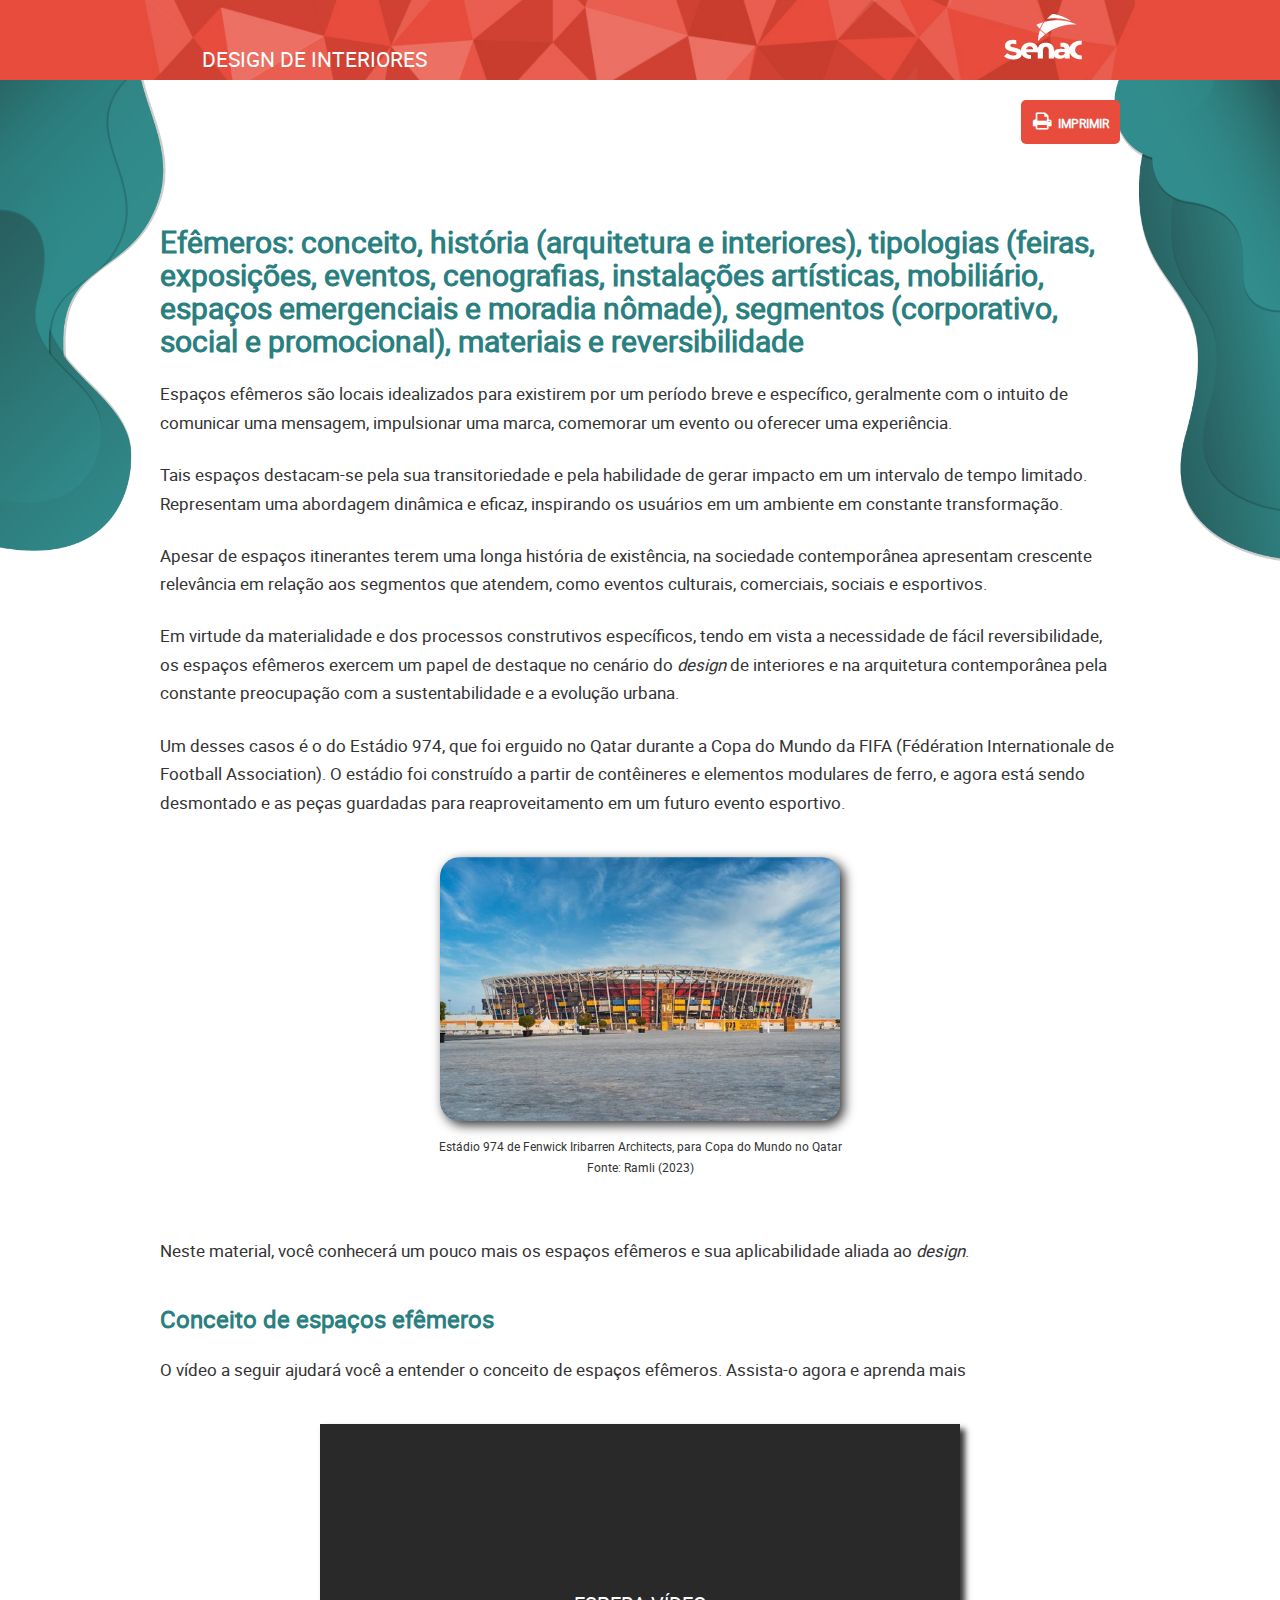
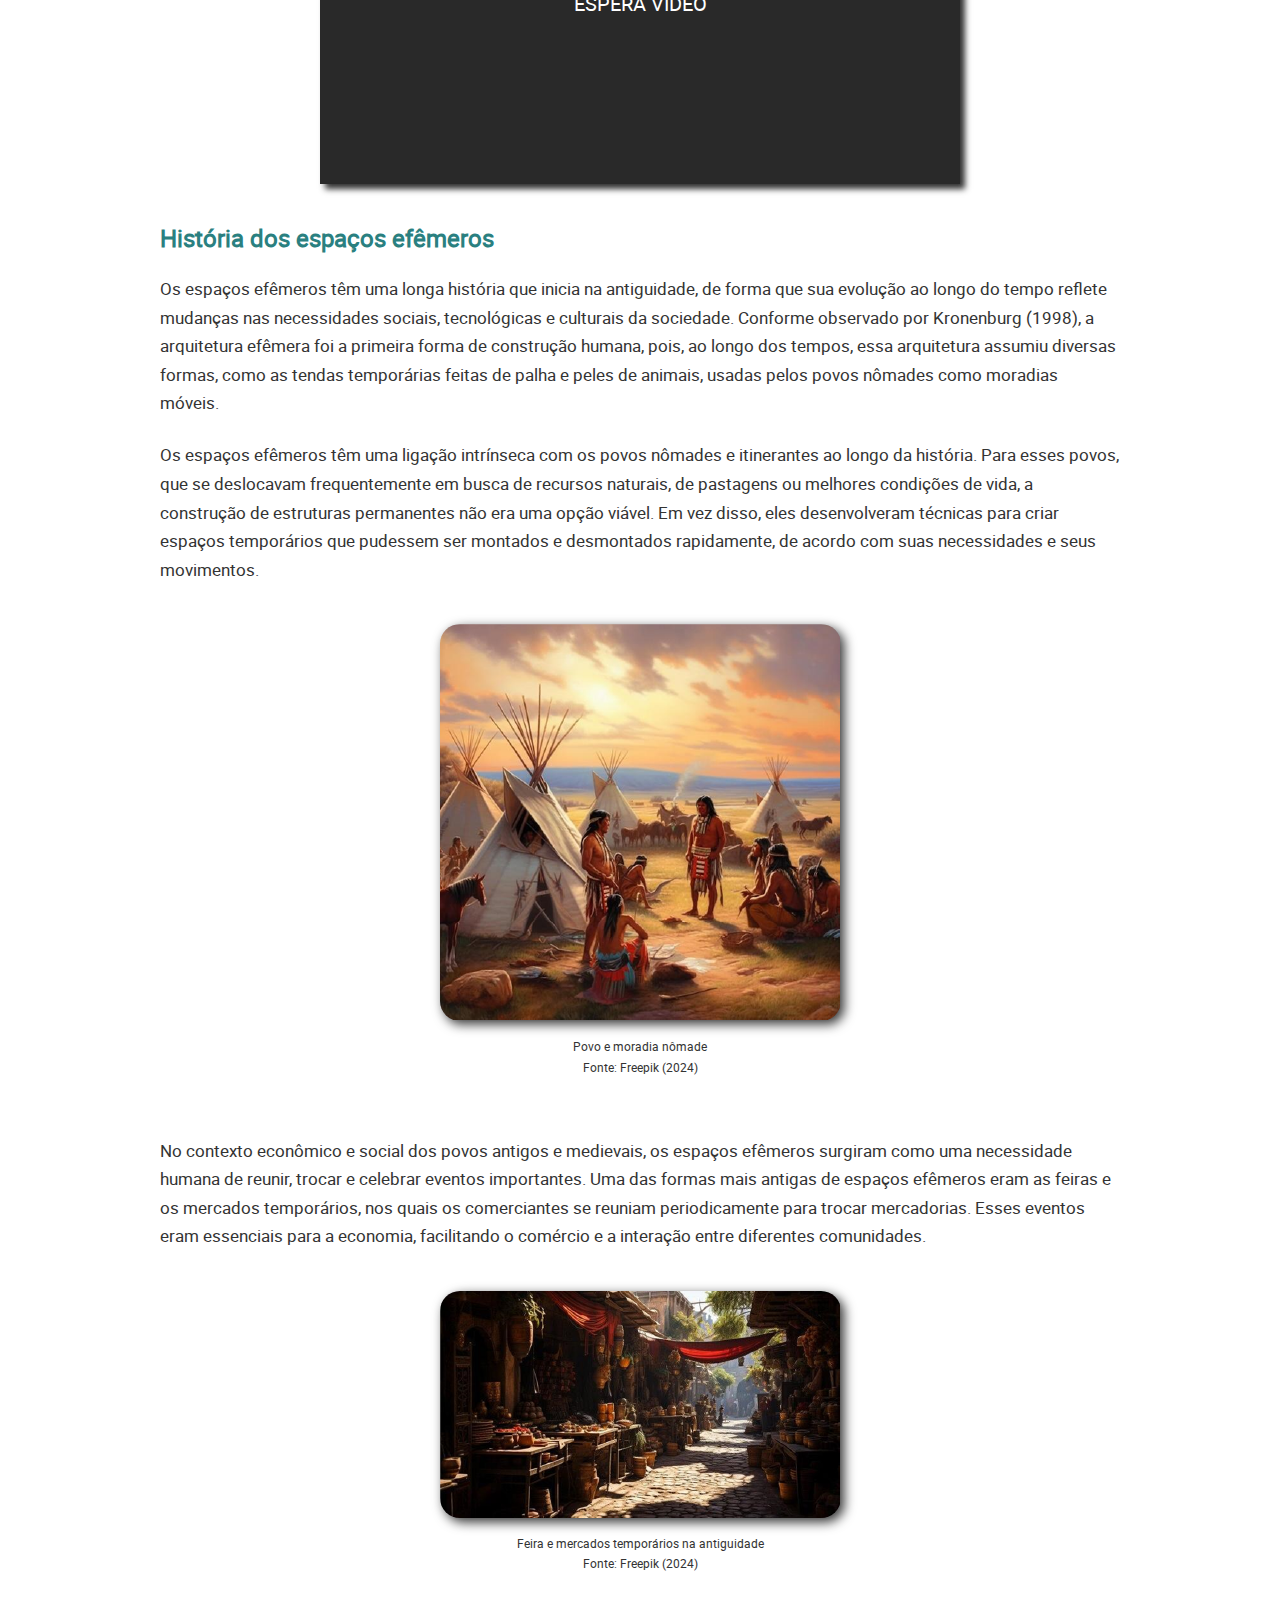
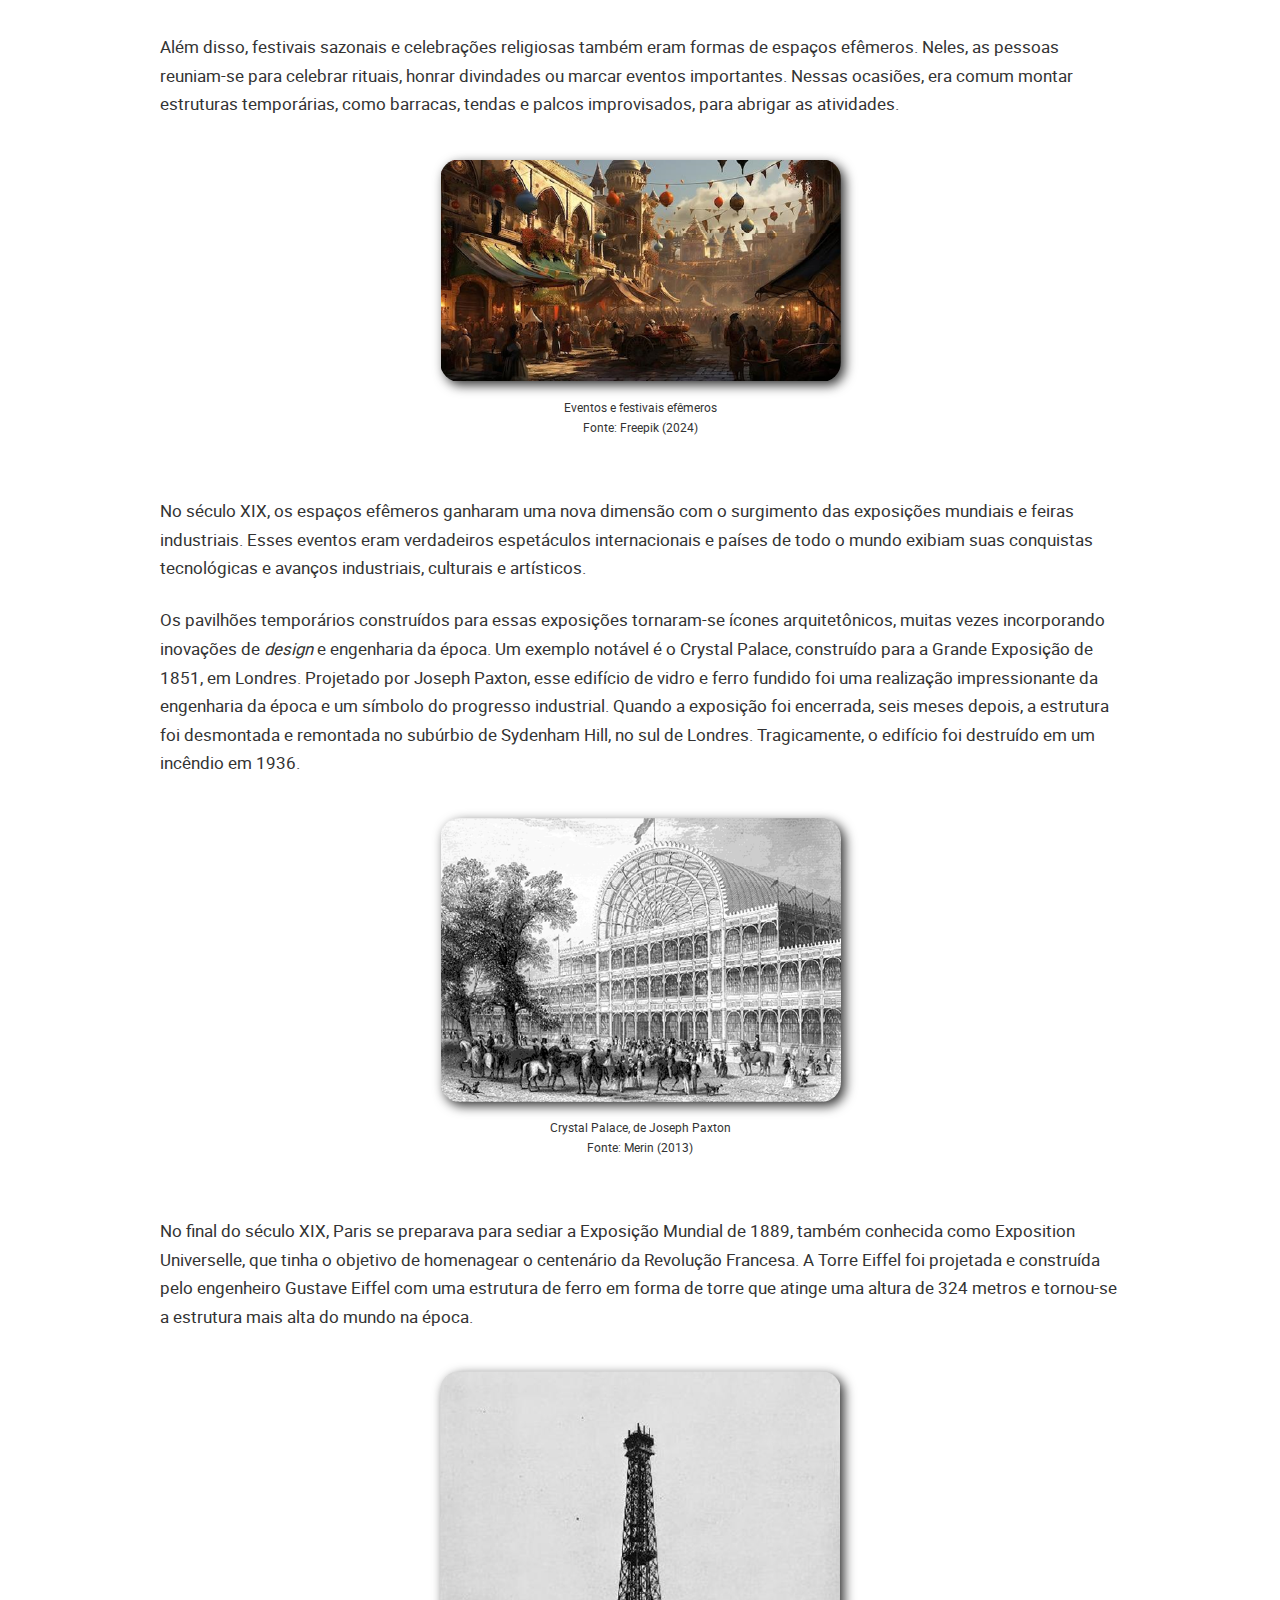
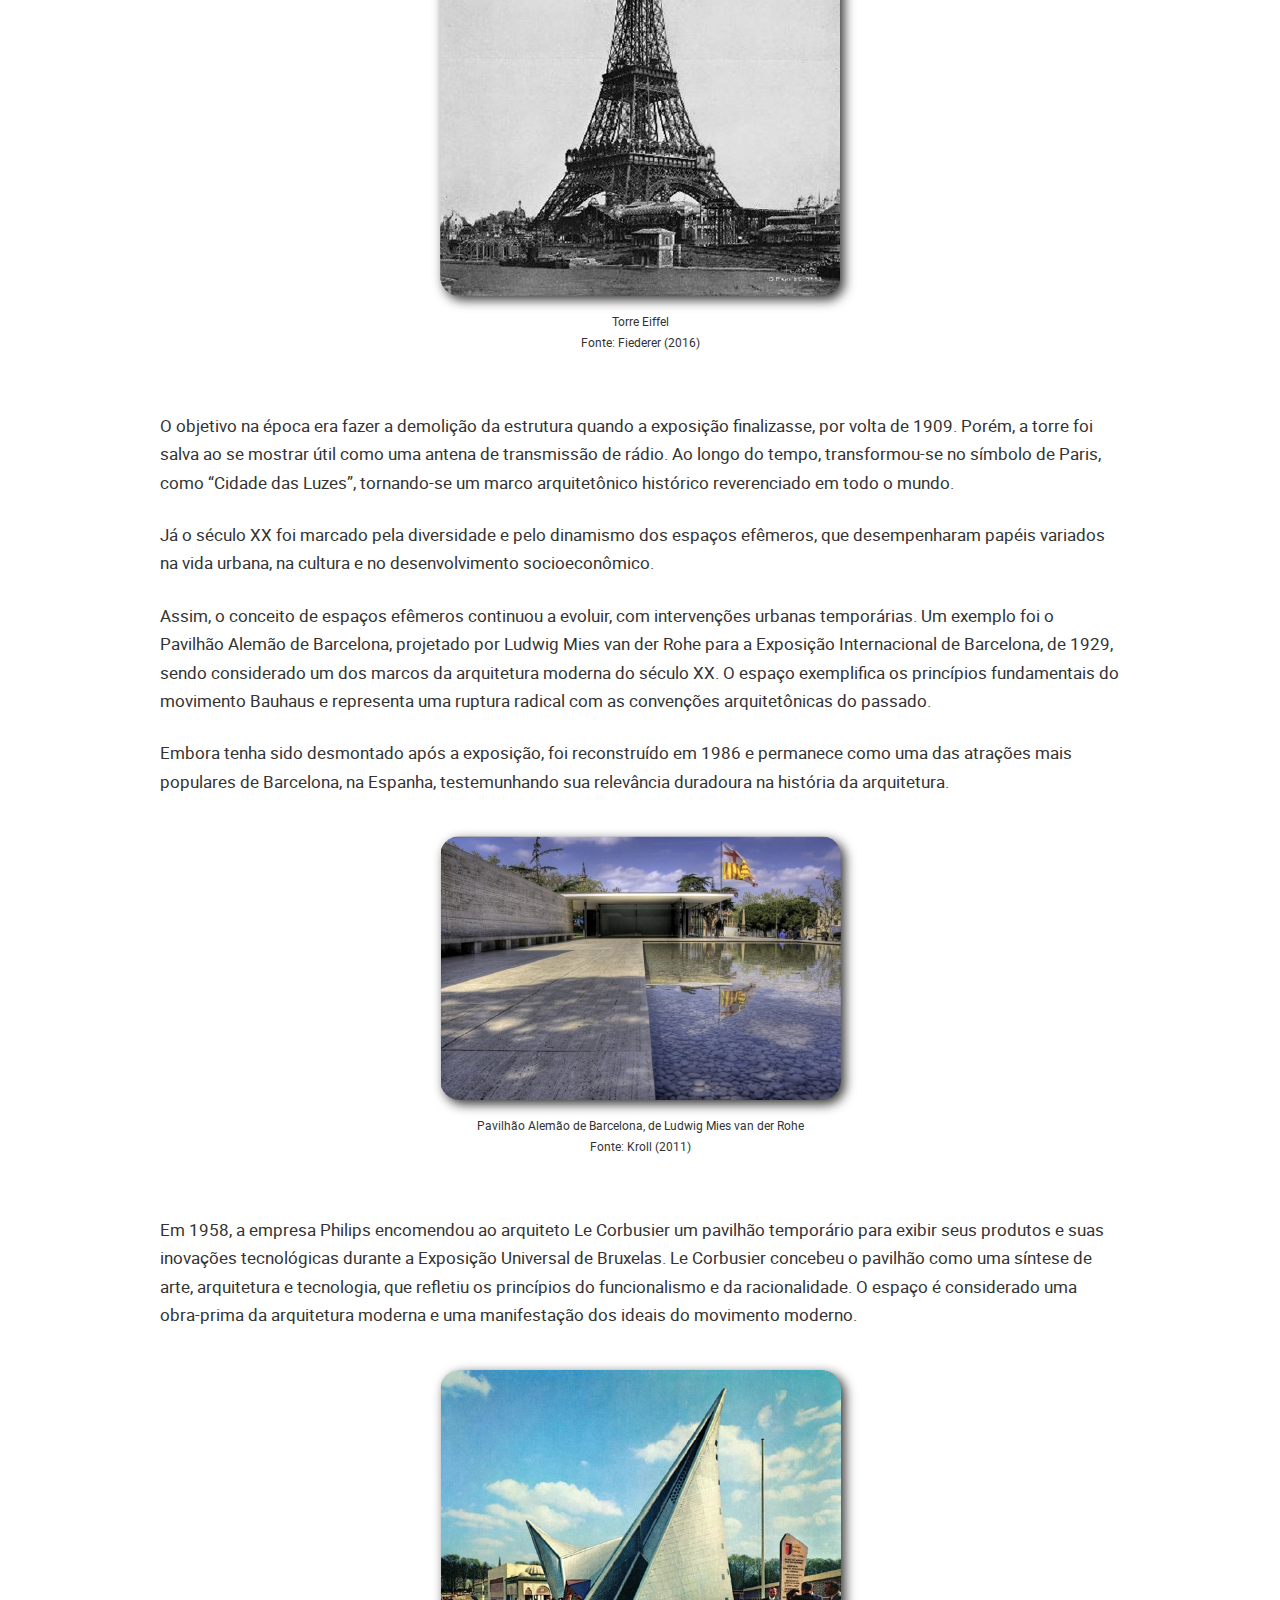
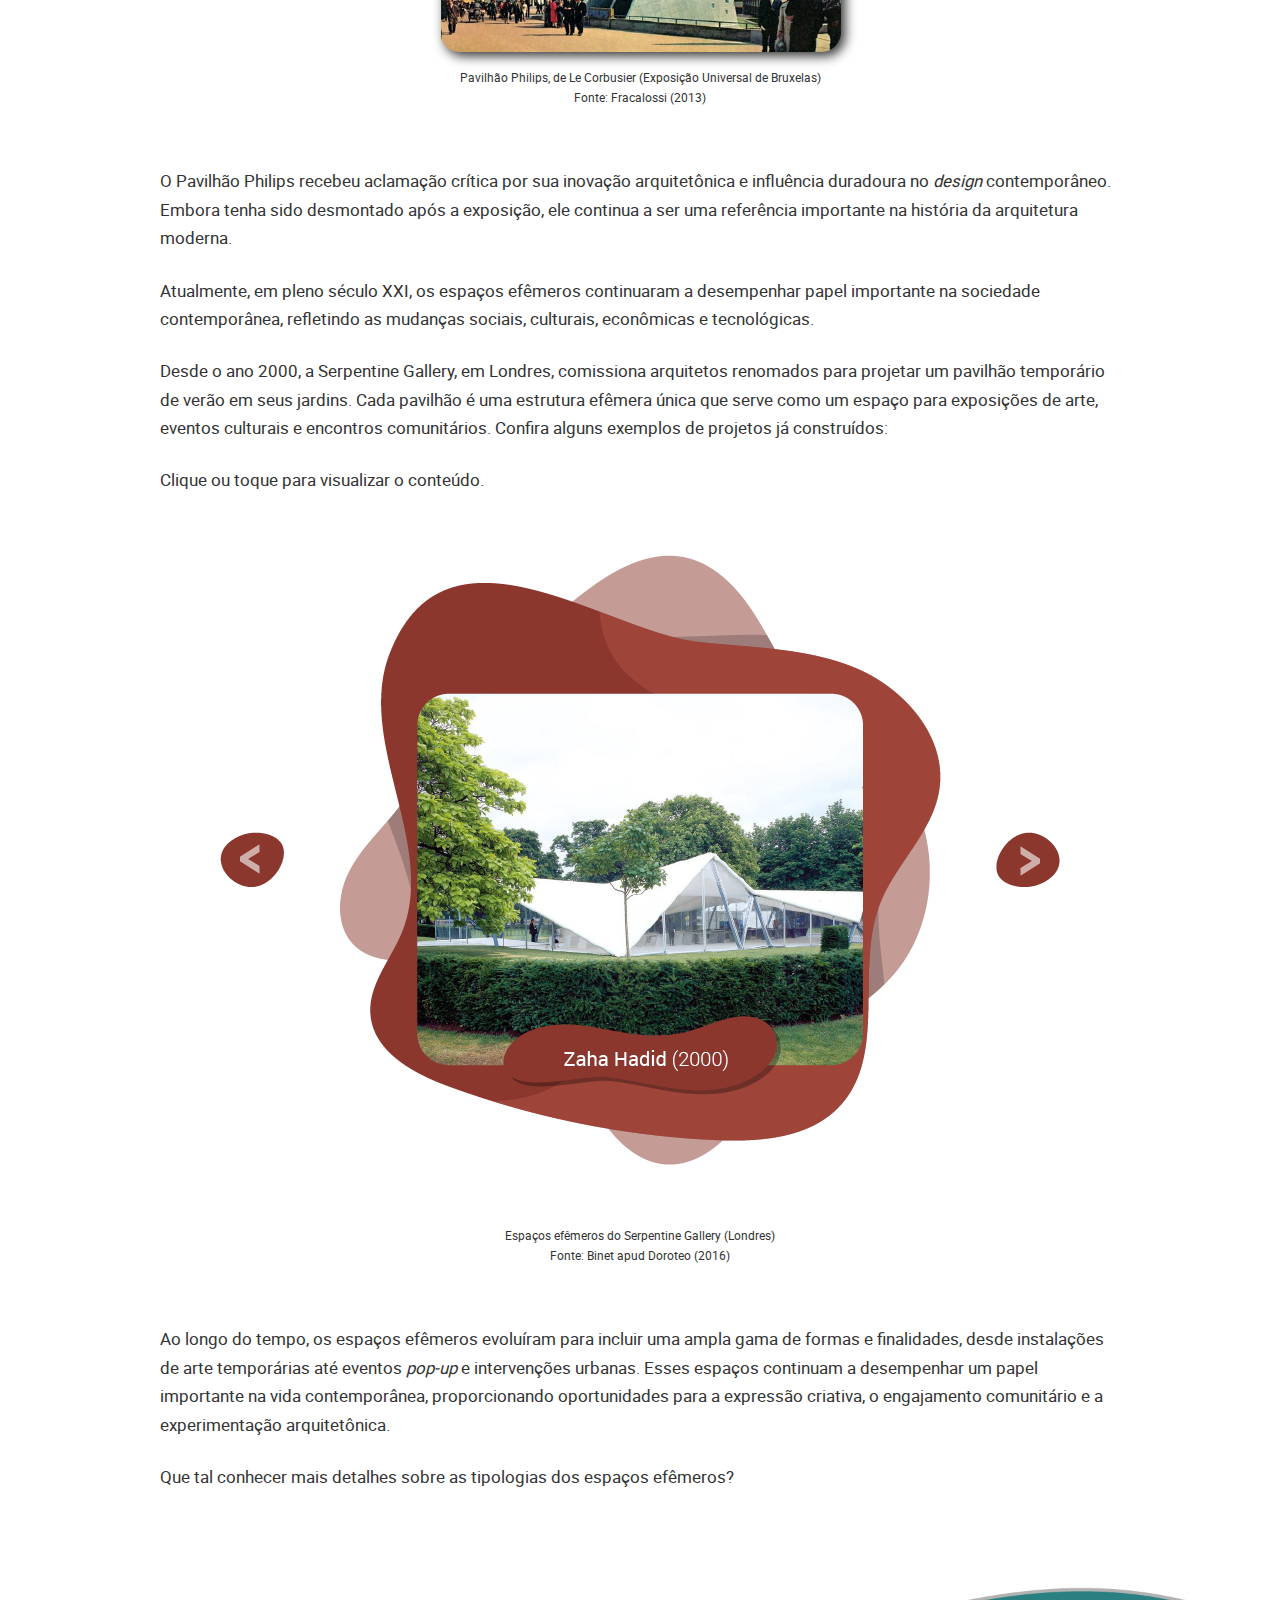
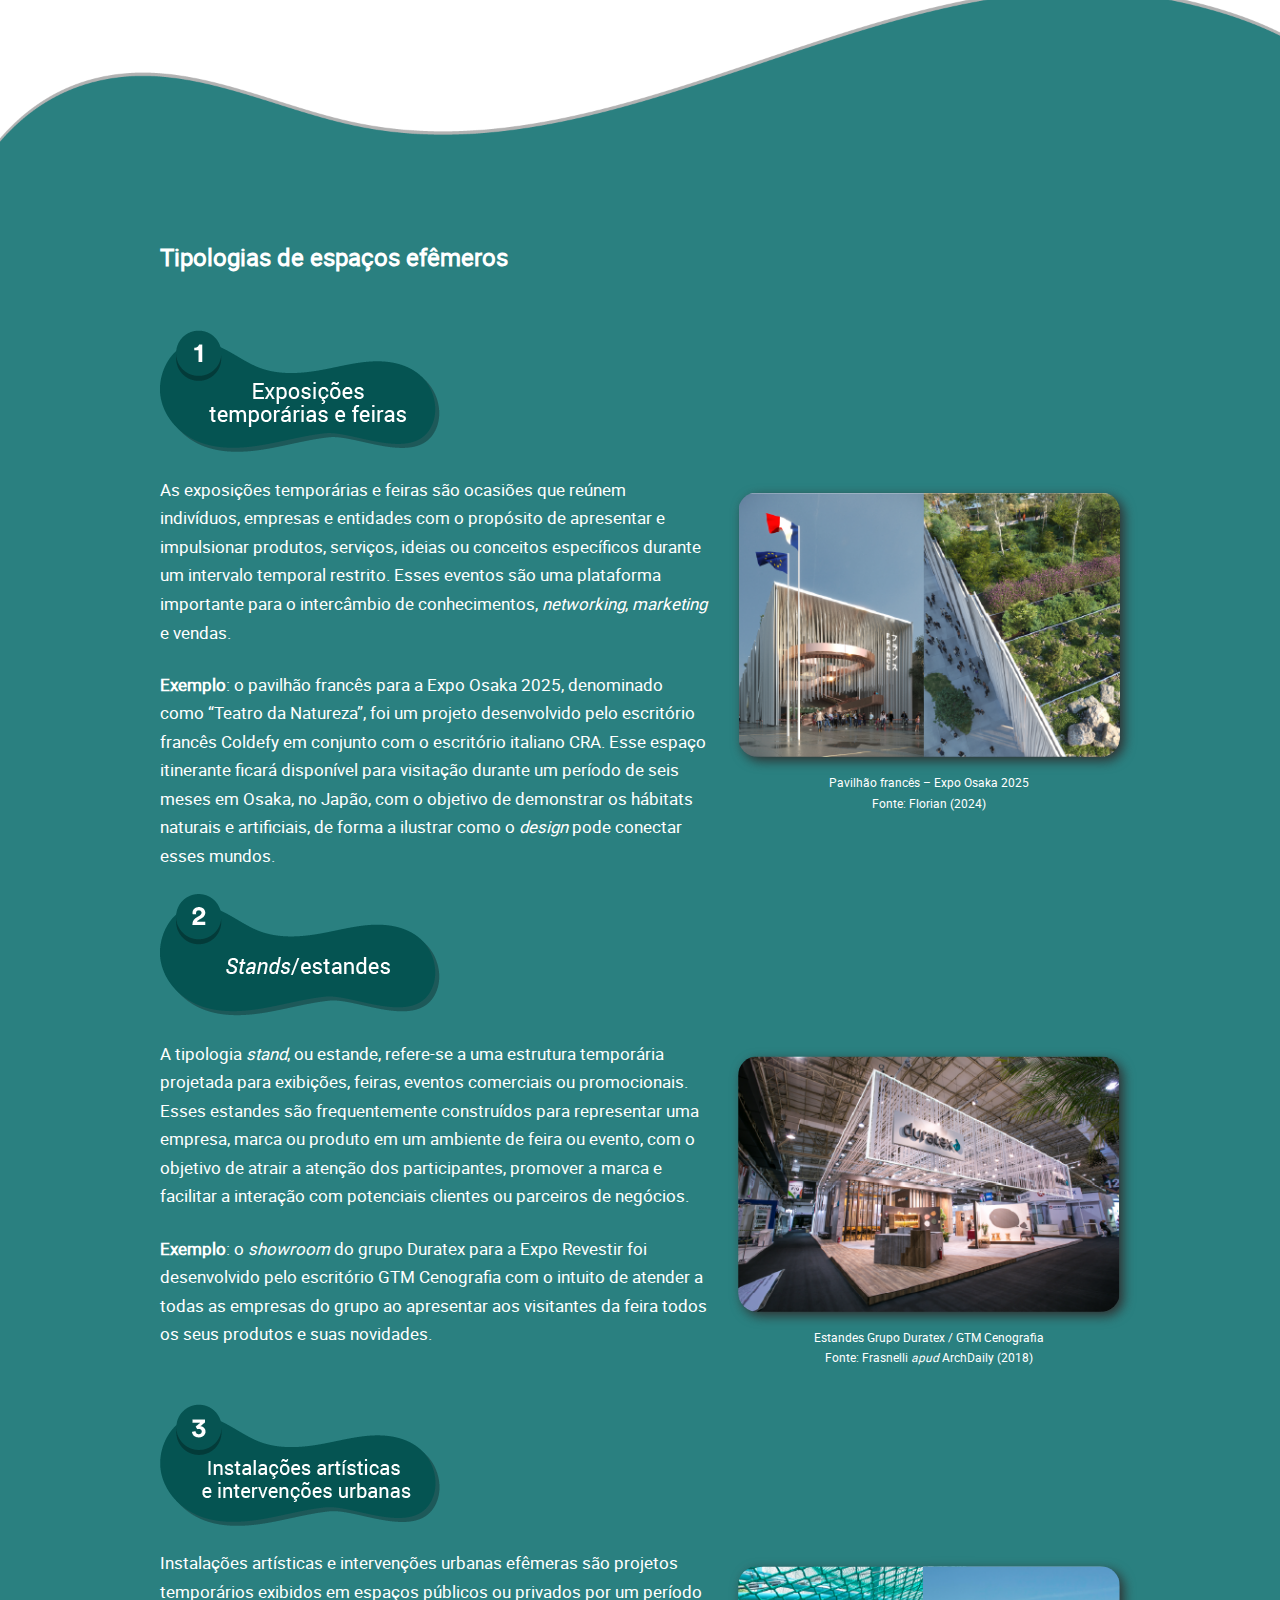
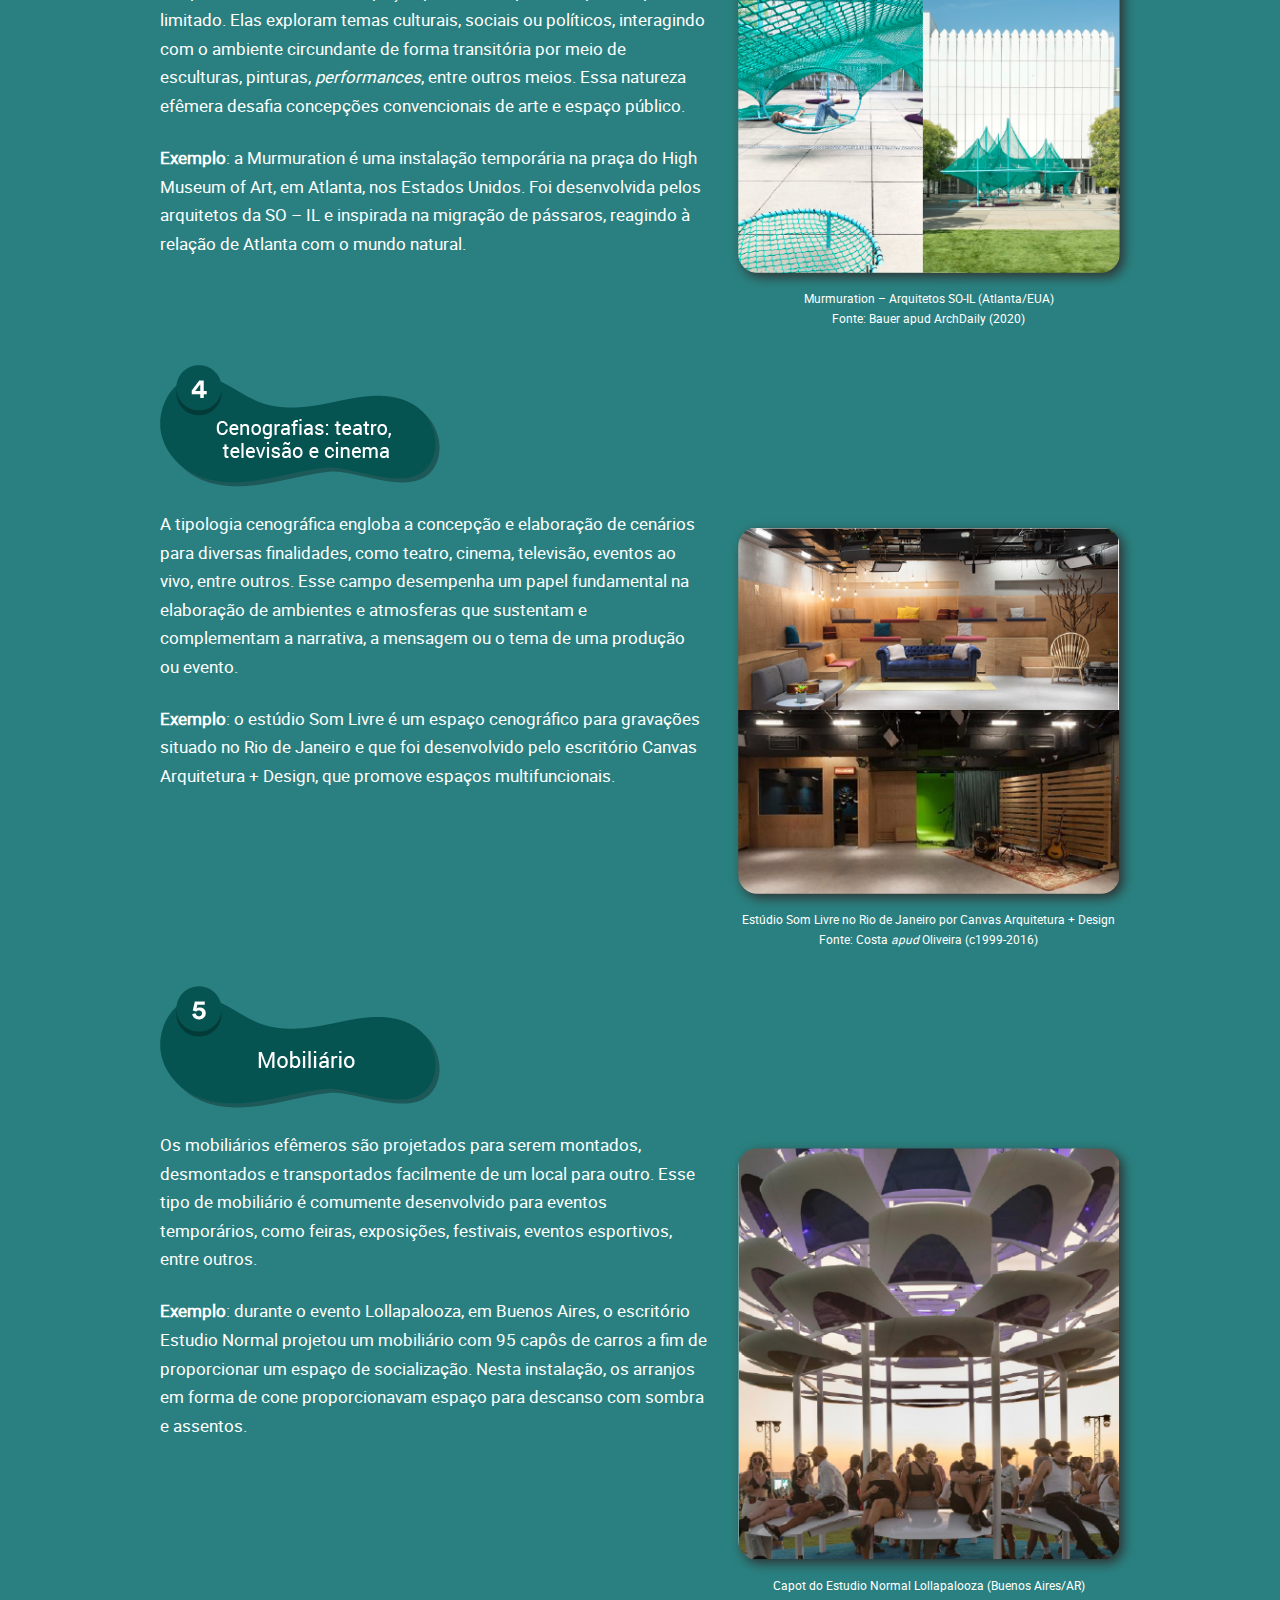
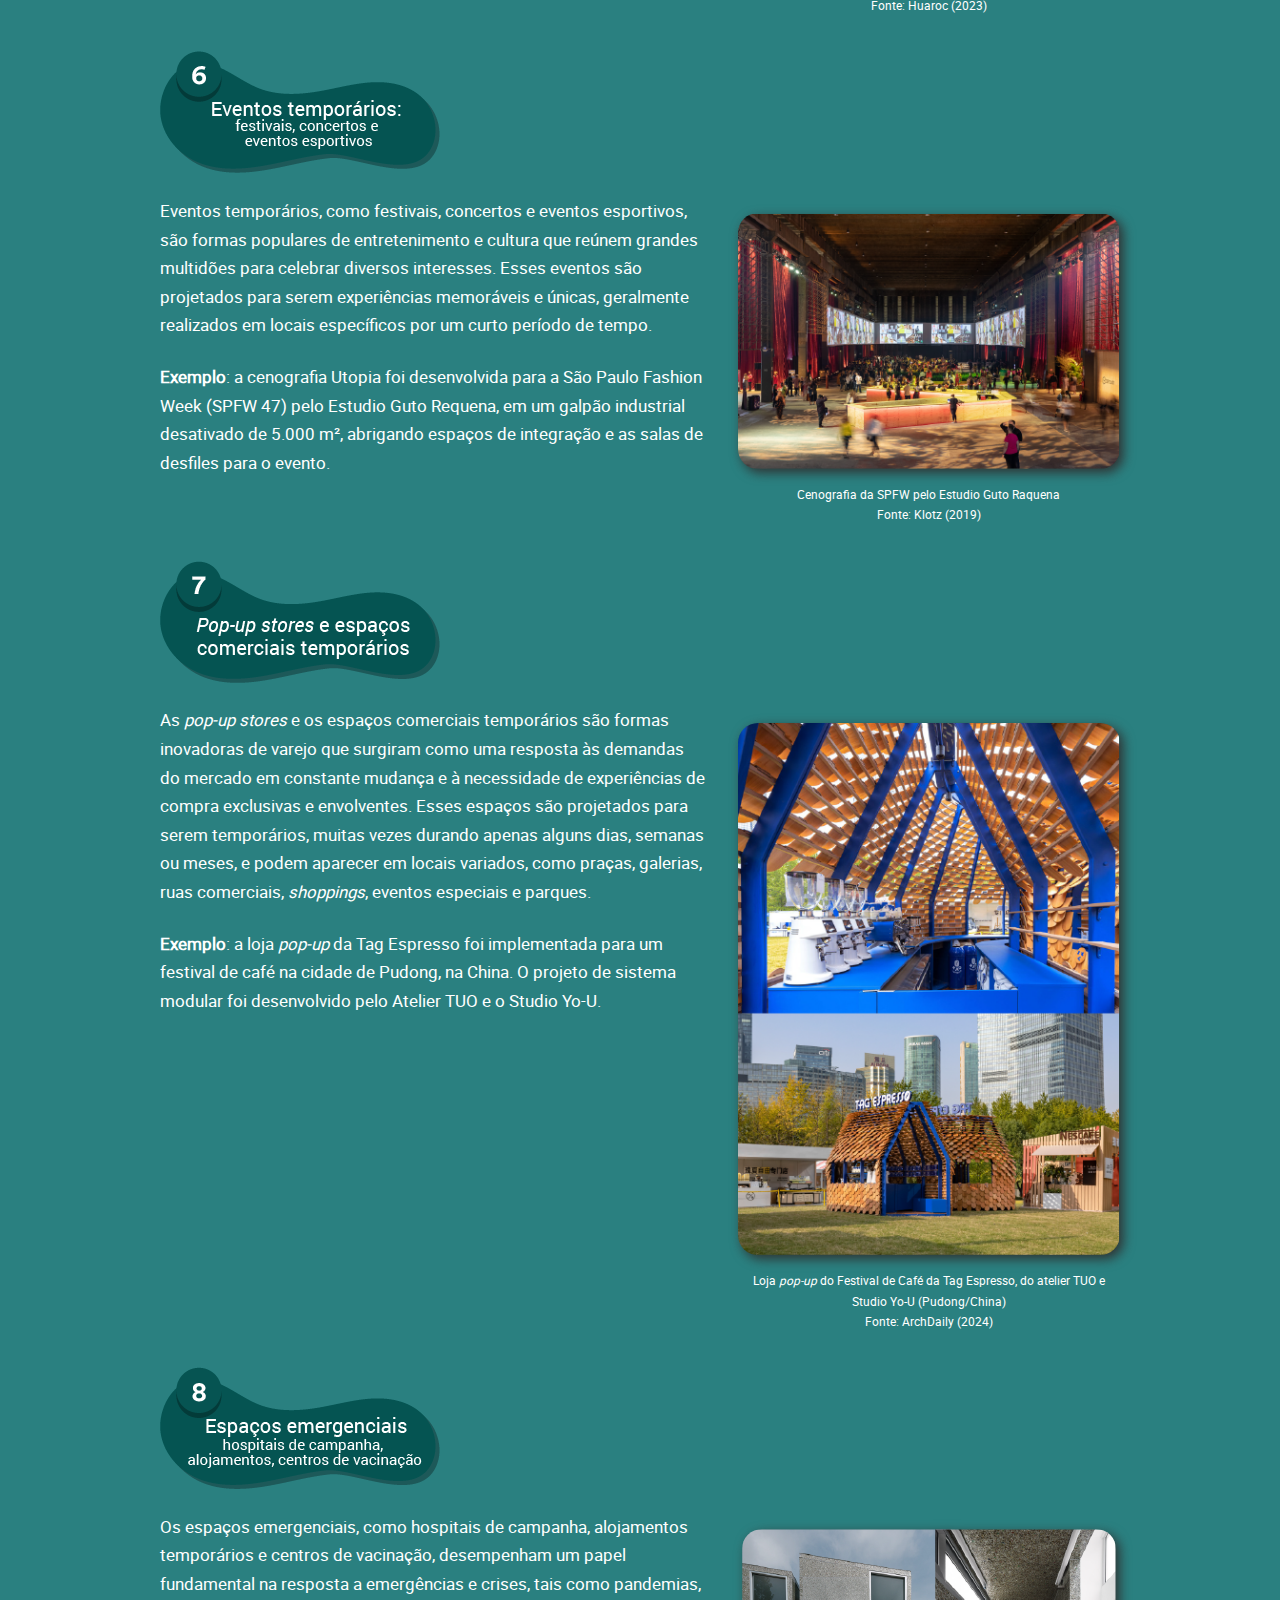
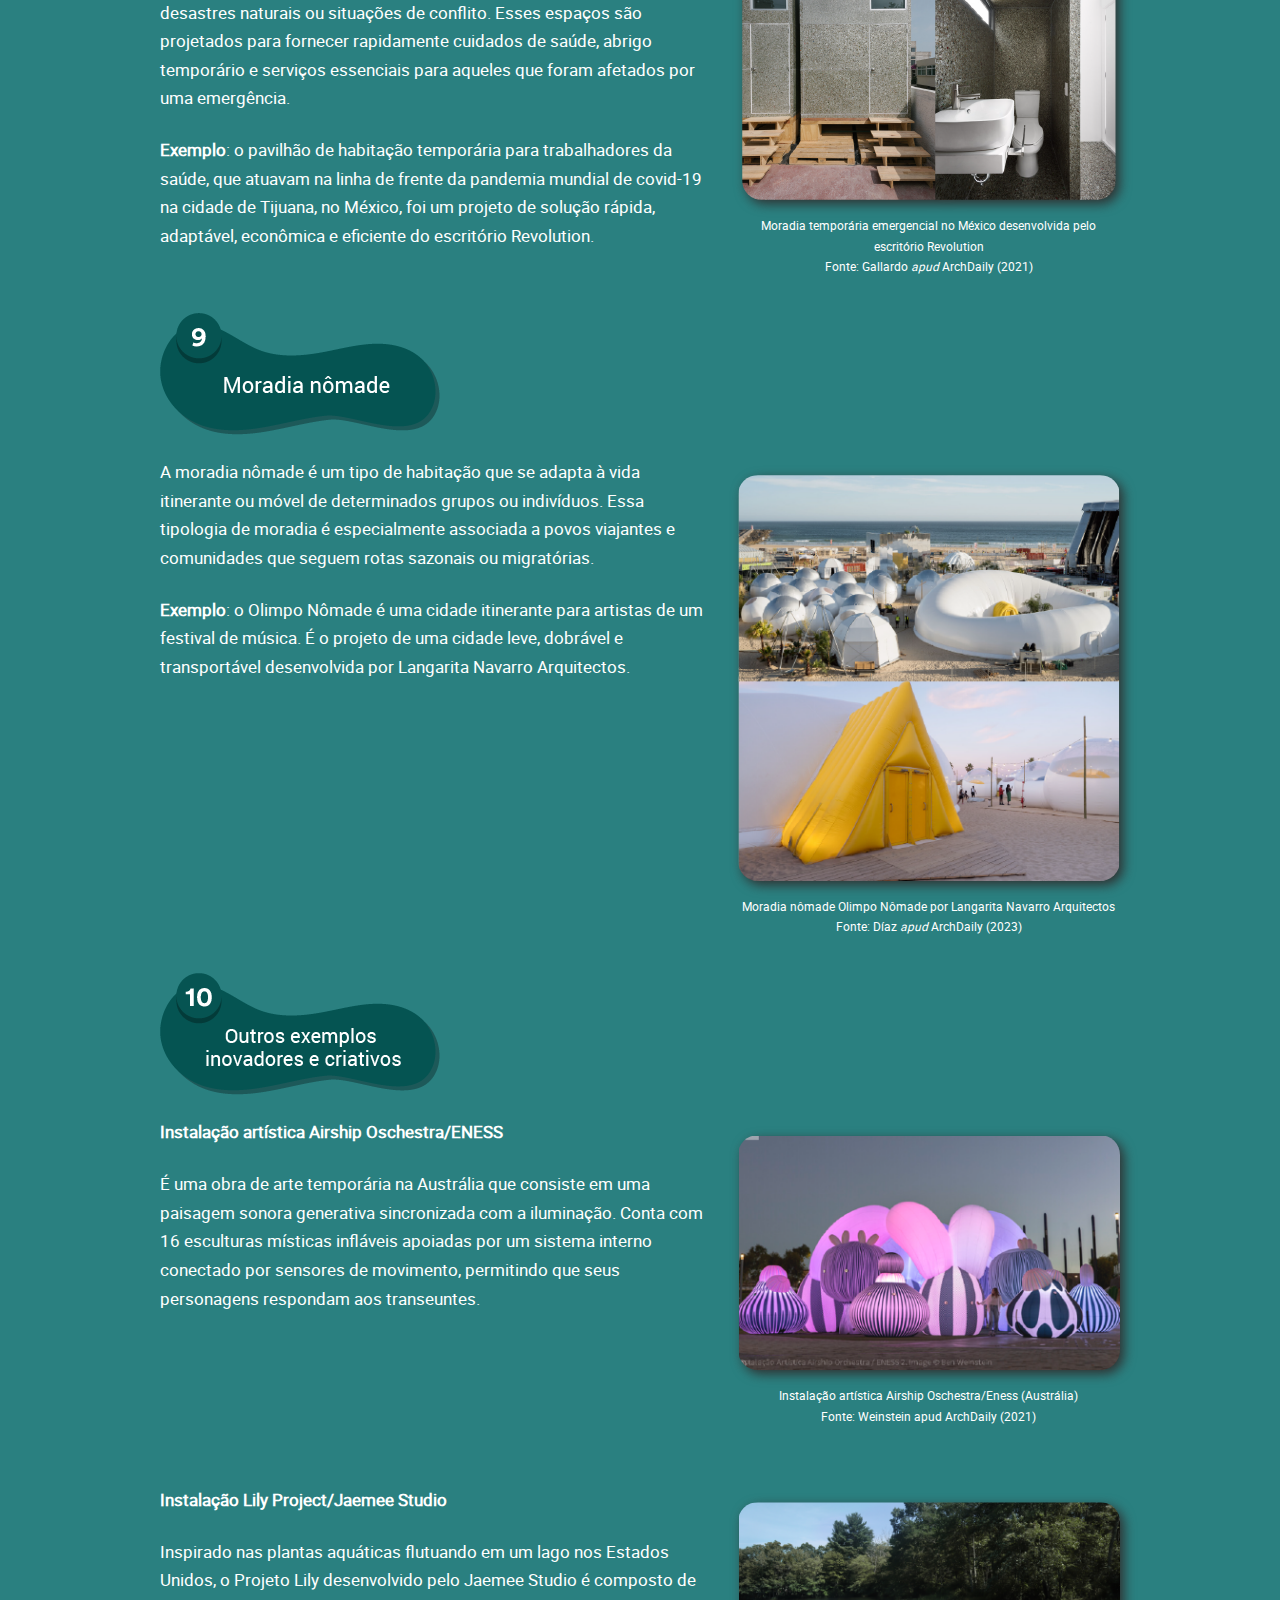
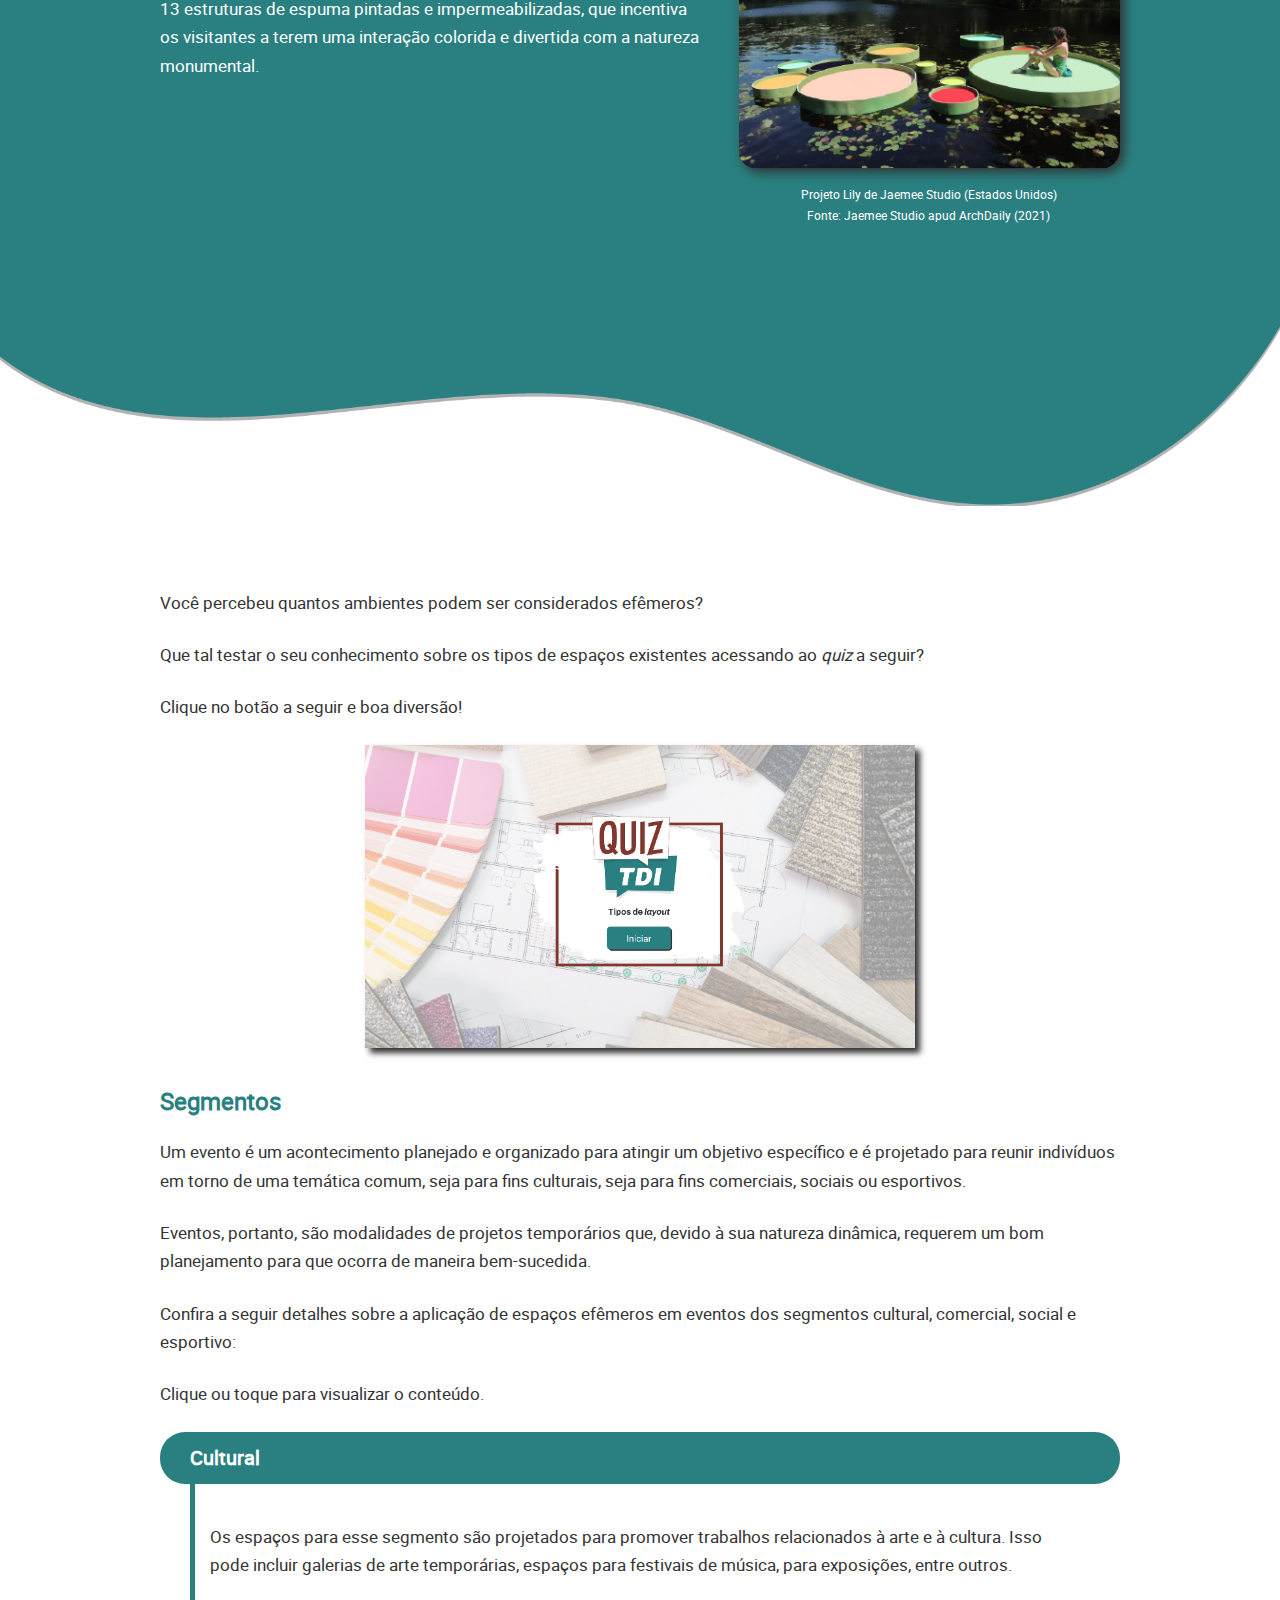
==== commit 75d45141: "Quiz adicionado" ====
--- a/01_efemeros/index.html
+++ b/01_efemeros/index.html
@@ -7,7 +7,9 @@
   <meta http-equiv="X-UA-Compatible" content="IE=edge" />
   <meta name="viewport" content="width=device-width, initial-scale=1" />
   <!-- The above 3 meta tags *must* come first in the head; any other head content must come *after* these tags -->
-  <title>Efêmeros: conceito, história (arquitetura e interiores), tipologias (feiras, exposições, eventos, cenografias, instalações artísticas, mobiliário, espaços emergenciais e moradia nômade), segmentos (corporativo, social e promocional), materiais e reversibilidade</title>
+  <title>Efêmeros: conceito, história (arquitetura e interiores), tipologias (feiras, exposições, eventos, cenografias,
+    instalações artísticas, mobiliário, espaços emergenciais e moradia nômade), segmentos (corporativo, social e
+    promocional), materiais e reversibilidade</title>
 
   <!-- Bootstrap -->
   <link href="../template/css/bootstrap.min.css" rel="stylesheet" />
@@ -93,88 +95,168 @@
       <div class="pagina">
         <div class="bloco bloco1 bloco-branco">
           <div class="container">
-            <h2>Efêmeros: conceito, história (arquitetura e interiores), tipologias (feiras, exposições, eventos, cenografias, instalações artísticas, mobiliário, espaços emergenciais e moradia nômade), segmentos (corporativo, social e promocional), materiais e reversibilidade</h2>
-            <p>Espaços efêmeros são locais idealizados para existirem por um período breve e específico, geralmente com o intuito de comunicar uma mensagem, impulsionar uma marca, comemorar um evento ou oferecer uma experiência. </p>
-            <p>Tais espaços destacam-se pela sua transitoriedade e pela habilidade de gerar impacto em um intervalo de tempo limitado. Representam uma abordagem dinâmica e eficaz, inspirando os usuários em um ambiente em constante transformação.</p>
-            <p>Apesar de espaços itinerantes terem uma longa história de existência, na sociedade contemporânea apresentam crescente relevância em relação aos segmentos que atendem, como eventos culturais, comerciais, sociais e esportivos. </p>
-            <p>Em virtude da materialidade e dos processos construtivos específicos, tendo em vista a necessidade de fácil reversibilidade, os espaços efêmeros exercem um papel de destaque no cenário do <i>design</i> de interiores e na arquitetura contemporânea pela constante preocupação com a sustentabilidade e a evolução urbana.</p>
-            <p>Um desses casos é o do Estádio 974, que foi erguido no Qatar durante a Copa do Mundo da FIFA (Fédération Internationale de Football Association). O estádio foi construído a partir de contêineres e elementos modulares de ferro, e agora está sendo desmontado e as peças guardadas para reaproveitamento em um futuro evento esportivo.</p>
+            <h2>Efêmeros: conceito, história (arquitetura e interiores), tipologias (feiras, exposições, eventos,
+              cenografias, instalações artísticas, mobiliário, espaços emergenciais e moradia nômade), segmentos
+              (corporativo, social e promocional), materiais e reversibilidade</h2>
+            <p>Espaços efêmeros são locais idealizados para existirem por um período breve e específico, geralmente com
+              o intuito de comunicar uma mensagem, impulsionar uma marca, comemorar um evento ou oferecer uma
+              experiência. </p>
+            <p>Tais espaços destacam-se pela sua transitoriedade e pela habilidade de gerar impacto em um intervalo de
+              tempo limitado. Representam uma abordagem dinâmica e eficaz, inspirando os usuários em um ambiente em
+              constante transformação.</p>
+            <p>Apesar de espaços itinerantes terem uma longa história de existência, na sociedade contemporânea
+              apresentam crescente relevância em relação aos segmentos que atendem, como eventos culturais, comerciais,
+              sociais e esportivos. </p>
+            <p>Em virtude da materialidade e dos processos construtivos específicos, tendo em vista a necessidade de
+              fácil reversibilidade, os espaços efêmeros exercem um papel de destaque no cenário do <i>design</i> de
+              interiores e na arquitetura contemporânea pela constante preocupação com a sustentabilidade e a evolução
+              urbana.</p>
+            <p>Um desses casos é o do Estádio 974, que foi erguido no Qatar durante a Copa do Mundo da FIFA (Fédération
+              Internationale de Football Association). O estádio foi construído a partir de contêineres e elementos
+              modulares de ferro, e agora está sendo desmontado e as peças guardadas para reaproveitamento em um futuro
+              evento esportivo.</p>
             <img src="imgs/img_estadio.png" class="img-responsive center-block img-borda">
             <p class="legenda-imagem">
               Estádio 974 de Fenwick Iribarren Architects, para Copa do Mundo no Qatar <br>
               Fonte: Ramli (2023)
             </p>
-            <p class="acessivel no-print">Fotografia enquadrando um estádio de futebol em formato circular construído em estrutura metálica e contêineres nas cores vermelho, amarelo e azul.</p>
-            <p>Neste material, você conhecerá um pouco mais os espaços efêmeros e sua aplicabilidade aliada ao <i>design</i>.</p>
+            <p class="acessivel no-print">Fotografia enquadrando um estádio de futebol em formato circular construído em
+              estrutura metálica e contêineres nas cores vermelho, amarelo e azul.</p>
+            <p>Neste material, você conhecerá um pouco mais os espaços efêmeros e sua aplicabilidade aliada ao
+              <i>design</i>.
+            </p>
 
             <h3>Conceito de espaços efêmeros</h3>
 
             <div class="no-print" aria-hidden="true">
-              <p>O vídeo a seguir ajudará você a entender o conceito de espaços efêmeros. Assista-o agora e aprenda mais</p>
+              <p>O vídeo a seguir ajudará você a entender o conceito de espaços efêmeros. Assista-o agora e aprenda mais
+              </p>
               <div class="espera-video">ESPERA VÍDEO</div>
             </div>
 
             <h3>História dos espaços efêmeros</h3>
-            <p>Os espaços efêmeros têm uma longa história que inicia na antiguidade, de forma que sua evolução ao longo do tempo reflete mudanças nas necessidades sociais, tecnológicas e culturais da sociedade. Conforme observado por Kronenburg (1998), a arquitetura efêmera foi a primeira forma de construção humana, pois, ao longo dos tempos, essa arquitetura assumiu diversas formas, como as tendas temporárias feitas de palha e peles de animais, usadas pelos povos nômades como moradias móveis.</p>
-            <p>Os espaços efêmeros têm uma ligação intrínseca com os povos nômades e itinerantes ao longo da história. Para esses povos, que se deslocavam frequentemente em busca de recursos naturais, de pastagens ou melhores condições de vida, a construção de estruturas permanentes não era uma opção viável. Em vez disso, eles desenvolveram técnicas para criar espaços temporários que pudessem ser montados e desmontados rapidamente, de acordo com suas necessidades e seus movimentos.</p>
+            <p>Os espaços efêmeros têm uma longa história que inicia na antiguidade, de forma que sua evolução ao longo
+              do tempo reflete mudanças nas necessidades sociais, tecnológicas e culturais da sociedade. Conforme
+              observado por Kronenburg (1998), a arquitetura efêmera foi a primeira forma de construção humana, pois, ao
+              longo dos tempos, essa arquitetura assumiu diversas formas, como as tendas temporárias feitas de palha e
+              peles de animais, usadas pelos povos nômades como moradias móveis.</p>
+            <p>Os espaços efêmeros têm uma ligação intrínseca com os povos nômades e itinerantes ao longo da história.
+              Para esses povos, que se deslocavam frequentemente em busca de recursos naturais, de pastagens ou melhores
+              condições de vida, a construção de estruturas permanentes não era uma opção viável. Em vez disso, eles
+              desenvolveram técnicas para criar espaços temporários que pudessem ser montados e desmontados rapidamente,
+              de acordo com suas necessidades e seus movimentos.</p>
             <img src="imgs/fig01.png" class="img-responsive center-block img-borda">
             <p class="legenda-imagem">
               Povo e moradia nômade <br>
               Fonte: Freepik (2024)
             </p>
-            <p class="acessivel no-print">Desenho digital que representa um povoado nômade da antiguidade. Há algumas pessoas com vestes rudimentares, tendas itinerantes e animais, como cavalo e gado.</p>
-            <p>No contexto econômico e social dos povos antigos e medievais, os espaços efêmeros surgiram como uma necessidade humana de reunir, trocar e celebrar eventos importantes. Uma das formas mais antigas de espaços efêmeros eram as feiras e os mercados temporários, nos quais os comerciantes se reuniam periodicamente para trocar mercadorias. Esses eventos eram essenciais para a economia, facilitando o comércio e a interação entre diferentes comunidades.</p>
+            <p class="acessivel no-print">Desenho digital que representa um povoado nômade da antiguidade. Há algumas
+              pessoas com vestes rudimentares, tendas itinerantes e animais, como cavalo e gado.</p>
+            <p>No contexto econômico e social dos povos antigos e medievais, os espaços efêmeros surgiram como uma
+              necessidade humana de reunir, trocar e celebrar eventos importantes. Uma das formas mais antigas de
+              espaços efêmeros eram as feiras e os mercados temporários, nos quais os comerciantes se reuniam
+              periodicamente para trocar mercadorias. Esses eventos eram essenciais para a economia, facilitando o
+              comércio e a interação entre diferentes comunidades.</p>
             <img src="imgs/fig02.png" class="img-responsive center-block img-borda">
             <p class="legenda-imagem">
               Feira e mercados temporários na antiguidade <br>
               Fonte: Freepik (2024)
             </p>
-            <p class="acessivel no-print">Desenho digital que representa uma feira da antiguidade em um espaço urbano, com produtos a serem comercializados expostos em mesas ao longo de uma rua de pedras e com alguns tecidos tracionados para fazer um fechamento na estrutura superior.</p>
-            <p>Além disso, festivais sazonais e celebrações religiosas também eram formas de espaços efêmeros. Neles, as pessoas reuniam-se para celebrar rituais, honrar divindades ou marcar eventos importantes. Nessas ocasiões, era comum montar estruturas temporárias, como barracas, tendas e palcos improvisados, para abrigar as atividades.</p>
+            <p class="acessivel no-print">Desenho digital que representa uma feira da antiguidade em um espaço urbano,
+              com produtos a serem comercializados expostos em mesas ao longo de uma rua de pedras e com alguns tecidos
+              tracionados para fazer um fechamento na estrutura superior.</p>
+            <p>Além disso, festivais sazonais e celebrações religiosas também eram formas de espaços efêmeros. Neles, as
+              pessoas reuniam-se para celebrar rituais, honrar divindades ou marcar eventos importantes. Nessas
+              ocasiões, era comum montar estruturas temporárias, como barracas, tendas e palcos improvisados, para
+              abrigar as atividades.</p>
             <img src="imgs/fig03.png" class="img-responsive center-block img-borda">
             <p class="legenda-imagem">
               Eventos e festivais efêmeros <br>
               Fonte: Freepik (2024)
             </p>
-            <p class="acessivel no-print">Desenho digital que representa um evento festivo da antiguidade em um espaço urbano, com concentração de pessoas em uma espécie de praça contendo tendas, bandeirolas coloridas e balões de papel.</p>
-            <p>No século XIX, os espaços efêmeros ganharam uma nova dimensão com o surgimento das exposições mundiais e feiras industriais. Esses eventos eram verdadeiros espetáculos internacionais e países de todo o mundo exibiam suas conquistas tecnológicas e avanços industriais, culturais e artísticos.</p>
-            <p>Os pavilhões temporários construídos para essas exposições tornaram-se ícones arquitetônicos, muitas vezes incorporando inovações de <i>design</i> e engenharia da época. Um exemplo notável é o Crystal Palace, construído para a Grande Exposição de 1851, em Londres. Projetado por Joseph Paxton, esse edifício de vidro e ferro fundido foi uma realização impressionante da engenharia da época e um símbolo do progresso industrial. Quando a exposição foi encerrada, seis meses depois, a estrutura foi desmontada e remontada no subúrbio de Sydenham Hill, no sul de Londres. Tragicamente, o edifício foi destruído em um incêndio em 1936.</p>
+            <p class="acessivel no-print">Desenho digital que representa um evento festivo da antiguidade em um espaço
+              urbano, com concentração de pessoas em uma espécie de praça contendo tendas, bandeirolas coloridas e
+              balões de papel.</p>
+            <p>No século XIX, os espaços efêmeros ganharam uma nova dimensão com o surgimento das exposições mundiais e
+              feiras industriais. Esses eventos eram verdadeiros espetáculos internacionais e países de todo o mundo
+              exibiam suas conquistas tecnológicas e avanços industriais, culturais e artísticos.</p>
+            <p>Os pavilhões temporários construídos para essas exposições tornaram-se ícones arquitetônicos, muitas
+              vezes incorporando inovações de <i>design</i> e engenharia da época. Um exemplo notável é o Crystal
+              Palace, construído para a Grande Exposição de 1851, em Londres. Projetado por Joseph Paxton, esse edifício
+              de vidro e ferro fundido foi uma realização impressionante da engenharia da época e um símbolo do
+              progresso industrial. Quando a exposição foi encerrada, seis meses depois, a estrutura foi desmontada e
+              remontada no subúrbio de Sydenham Hill, no sul de Londres. Tragicamente, o edifício foi destruído em um
+              incêndio em 1936.</p>
             <img src="imgs/fig04.png" class="img-responsive center-block img-borda">
             <p class="legenda-imagem">
               Crystal Palace, de Joseph Paxton <br>
               Fonte: Merin (2013)
             </p>
-            <p class="acessivel no-print">Desenho em preto e branco do Crystal Palace, uma edificação de três andares de ferro fundido e vidro em estilo vitoriano.</p>
-            <p>No final do século XIX, Paris se preparava para sediar a Exposição Mundial de 1889, também conhecida como Exposition Universelle, que tinha o objetivo de homenagear o centenário da Revolução Francesa. A Torre Eiffel foi projetada e construída pelo engenheiro Gustave Eiffel com uma estrutura de ferro em forma de torre que atinge uma altura de 324 metros e tornou-se a estrutura mais alta do mundo na época.</p>
+            <p class="acessivel no-print">Desenho em preto e branco do Crystal Palace, uma edificação de três andares de
+              ferro fundido e vidro em estilo vitoriano.</p>
+            <p>No final do século XIX, Paris se preparava para sediar a Exposição Mundial de 1889, também conhecida como
+              Exposition Universelle, que tinha o objetivo de homenagear o centenário da Revolução Francesa. A Torre
+              Eiffel foi projetada e construída pelo engenheiro Gustave Eiffel com uma estrutura de ferro em forma de
+              torre que atinge uma altura de 324 metros e tornou-se a estrutura mais alta do mundo na época.</p>
             <img src="imgs/fig05.png" class="img-responsive center-block img-borda">
             <p class="legenda-imagem">
               Torre Eiffel <br>
               Fonte: Fiederer (2016)
             </p>
-            <p class="acessivel no-print">Fotografia em preto e branco da Torre Eiffel, com a base quadrada e quatro arcos em uma estrutura em treliça de ferro forjado na cor bronze e com 330 metros de altura, afunilando da base até o topo.</p>
-            <p>O objetivo na época era fazer a demolição da estrutura quando a exposição finalizasse, por volta de 1909. Porém, a torre foi salva ao se mostrar útil como uma antena de transmissão de rádio. Ao longo do tempo, transformou-se no símbolo de Paris, como “Cidade das Luzes”, tornando-se um marco arquitetônico histórico reverenciado em todo o mundo.</p>
-            <p>Já o século XX foi marcado pela diversidade e pelo dinamismo dos espaços efêmeros, que desempenharam papéis variados na vida urbana, na cultura e no desenvolvimento socioeconômico.</p>
-            <p>Assim, o conceito de espaços efêmeros continuou a evoluir, com intervenções urbanas temporárias. Um exemplo foi o Pavilhão Alemão de Barcelona, projetado por Ludwig Mies van der Rohe para a Exposição Internacional de Barcelona, de 1929, sendo considerado um dos marcos da arquitetura moderna do século XX. O espaço exemplifica os princípios fundamentais do movimento Bauhaus e representa uma ruptura radical com as convenções arquitetônicas do passado.</p>
-            <p>Embora tenha sido desmontado após a exposição, foi reconstruído em 1986 e permanece como uma das atrações mais populares de Barcelona, na Espanha, testemunhando sua relevância duradoura na história da arquitetura.</p>
+            <p class="acessivel no-print">Fotografia em preto e branco da Torre Eiffel, com a base quadrada e quatro
+              arcos em uma estrutura em treliça de ferro forjado na cor bronze e com 330 metros de altura, afunilando da
+              base até o topo.</p>
+            <p>O objetivo na época era fazer a demolição da estrutura quando a exposição finalizasse, por volta de 1909.
+              Porém, a torre foi salva ao se mostrar útil como uma antena de transmissão de rádio. Ao longo do tempo,
+              transformou-se no símbolo de Paris, como “Cidade das Luzes”, tornando-se um marco arquitetônico histórico
+              reverenciado em todo o mundo.</p>
+            <p>Já o século XX foi marcado pela diversidade e pelo dinamismo dos espaços efêmeros, que desempenharam
+              papéis variados na vida urbana, na cultura e no desenvolvimento socioeconômico.</p>
+            <p>Assim, o conceito de espaços efêmeros continuou a evoluir, com intervenções urbanas temporárias. Um
+              exemplo foi o Pavilhão Alemão de Barcelona, projetado por Ludwig Mies van der Rohe para a Exposição
+              Internacional de Barcelona, de 1929, sendo considerado um dos marcos da arquitetura moderna do século XX.
+              O espaço exemplifica os princípios fundamentais do movimento Bauhaus e representa uma ruptura radical com
+              as convenções arquitetônicas do passado.</p>
+            <p>Embora tenha sido desmontado após a exposição, foi reconstruído em 1986 e permanece como uma das atrações
+              mais populares de Barcelona, na Espanha, testemunhando sua relevância duradoura na história da
+              arquitetura.</p>
             <img src="imgs/fig06.png" class="img-responsive center-block img-borda">
             <p class="legenda-imagem">
               Pavilhão Alemão de Barcelona, de Ludwig Mies van der Rohe <br>
               Fonte: Kroll (2011)
             </p>
-            <p class="acessivel no-print">Fotografia externa do Pavilhão Alemão de Barcelona. Em frente e à direita, o espelho d’água com pedras dentro e, à esquerda, um caminho e muro linear de concreto aparente. Ao fundo, a edificação de um pavimento com traços do movimento moderno (linhas retas, fachada livre em vidro e cobertura avançada branca).</p>
-            <p>Em 1958, a empresa Philips encomendou ao arquiteto Le Corbusier um pavilhão temporário para exibir seus produtos e suas inovações tecnológicas durante a Exposição Universal de Bruxelas. Le Corbusier concebeu o pavilhão como uma síntese de arte, arquitetura e tecnologia, que refletiu os princípios do funcionalismo e da racionalidade. O espaço é considerado uma obra-prima da arquitetura moderna e uma manifestação dos ideais do movimento moderno.</p>
+            <p class="acessivel no-print">Fotografia externa do Pavilhão Alemão de Barcelona. Em frente e à direita, o
+              espelho d’água com pedras dentro e, à esquerda, um caminho e muro linear de concreto aparente. Ao fundo, a
+              edificação de um pavimento com traços do movimento moderno (linhas retas, fachada livre em vidro e
+              cobertura avançada branca).</p>
+            <p>Em 1958, a empresa Philips encomendou ao arquiteto Le Corbusier um pavilhão temporário para exibir seus
+              produtos e suas inovações tecnológicas durante a Exposição Universal de Bruxelas. Le Corbusier concebeu o
+              pavilhão como uma síntese de arte, arquitetura e tecnologia, que refletiu os princípios do funcionalismo e
+              da racionalidade. O espaço é considerado uma obra-prima da arquitetura moderna e uma manifestação dos
+              ideais do movimento moderno.</p>
             <img src="imgs/fig07.png" class="img-responsive center-block img-borda">
             <p class="legenda-imagem">
               Pavilhão Philips, de Le Corbusier (Exposição Universal de Bruxelas) <br>
               Fonte: Fracalossi (2013)
             </p>
-            <p class="acessivel no-print">Fotografia que é um registro histórico do Pavilhão Philips. No centro há um edifício que remete a uma tenda, em que três pontas criam formas parabólicas. Uma fina casca composta por painéis de concreto pendurados por cabos de aço compõe o revestimento da estrutura, criando uma textura que enfatiza o movimento das formas com as diferentes direções em cada plano.</p>
-            <p>O Pavilhão Philips recebeu aclamação crítica por sua inovação arquitetônica e influência duradoura no <i>design</i> contemporâneo. Embora tenha sido desmontado após a exposição, ele continua a ser uma referência importante na história da arquitetura moderna.</p>
-            <p>Atualmente, em pleno século XXI, os espaços efêmeros continuaram a desempenhar papel importante na sociedade contemporânea, refletindo as mudanças sociais, culturais, econômicas e tecnológicas.</p>
-            <p>Desde o ano 2000, a Serpentine Gallery, em Londres, comissiona arquitetos renomados para projetar um pavilhão temporário de verão em seus jardins. Cada pavilhão é uma estrutura efêmera única que serve como um espaço para exposições de arte, eventos culturais e encontros comunitários. Confira alguns exemplos de projetos já construídos:</p>
+            <p class="acessivel no-print">Fotografia que é um registro histórico do Pavilhão Philips. No centro há um
+              edifício que remete a uma tenda, em que três pontas criam formas parabólicas. Uma fina casca composta por
+              painéis de concreto pendurados por cabos de aço compõe o revestimento da estrutura, criando uma textura
+              que enfatiza o movimento das formas com as diferentes direções em cada plano.</p>
+            <p>O Pavilhão Philips recebeu aclamação crítica por sua inovação arquitetônica e influência duradoura no
+              <i>design</i> contemporâneo. Embora tenha sido desmontado após a exposição, ele continua a ser uma
+              referência importante na história da arquitetura moderna.
+            </p>
+            <p>Atualmente, em pleno século XXI, os espaços efêmeros continuaram a desempenhar papel importante na
+              sociedade contemporânea, refletindo as mudanças sociais, culturais, econômicas e tecnológicas.</p>
+            <p>Desde o ano 2000, a Serpentine Gallery, em Londres, comissiona arquitetos renomados para projetar um
+              pavilhão temporário de verão em seus jardins. Cada pavilhão é uma estrutura efêmera única que serve como
+              um espaço para exposições de arte, eventos culturais e encontros comunitários. Confira alguns exemplos de
+              projetos já construídos:</p>
             <div class="no-print hidden-xs" aria-hidden="true">
               <p>Clique ou toque para visualizar o conteúdo.</p>
-              <div id="carousel1" class="carousel slide no-print" data-ride="carousel" data-interval="false" aria-hidden="true">
+              <div id="carousel1" class="carousel slide no-print" data-ride="carousel" data-interval="false"
+                aria-hidden="true">
                 <div class="carousel-inner" role="listbox">
                   <div class="item active">
                     <img src="imgs/slide1.png" class="center-block img-responsive">
@@ -203,8 +285,17 @@
               Espaços efêmeros do Serpentine Gallery (Londres) <br>
               Fonte: Binet apud Doroteo (2016)
             </p>
-            <p class="acessivel no-print">A primeira imagem é uma fotografia externa diurna inserida no contexto urbano vegetal de uma espécie de tenda branca apoiada por uma estrutura triangular com fechamento em vidro. A segunda fotografia é noturna e mostra a estrutura do espaço por meio de um jogo de curvas e retas em concreto pintado de branco e acessado por uma rampa. A terceira fotografia é diurna a apresenta um pavilhão com as coberturas de vidro aparentemente "implodidas" dentro de uma estrutura bem articulada. A quarta fotografia é diurna e mostra o espaço desenvolvido a partir de uma única linha de "tijolos" tubulares brancos em seu topo até um espaço amplo do piso, onde ocorre o acesso do público.</p>
-            <p>Ao longo do tempo, os espaços efêmeros evoluíram para incluir uma ampla gama de formas e finalidades, desde instalações de arte temporárias até eventos <i>pop-up</i> e intervenções urbanas. Esses espaços continuam a desempenhar um papel importante na vida contemporânea, proporcionando oportunidades para a expressão criativa, o engajamento comunitário e a experimentação arquitetônica.</p>
+            <p class="acessivel no-print">A primeira imagem é uma fotografia externa diurna inserida no contexto urbano
+              vegetal de uma espécie de tenda branca apoiada por uma estrutura triangular com fechamento em vidro. A
+              segunda fotografia é noturna e mostra a estrutura do espaço por meio de um jogo de curvas e retas em
+              concreto pintado de branco e acessado por uma rampa. A terceira fotografia é diurna a apresenta um
+              pavilhão com as coberturas de vidro aparentemente "implodidas" dentro de uma estrutura bem articulada. A
+              quarta fotografia é diurna e mostra o espaço desenvolvido a partir de uma única linha de "tijolos"
+              tubulares brancos em seu topo até um espaço amplo do piso, onde ocorre o acesso do público.</p>
+            <p>Ao longo do tempo, os espaços efêmeros evoluíram para incluir uma ampla gama de formas e finalidades,
+              desde instalações de arte temporárias até eventos <i>pop-up</i> e intervenções urbanas. Esses espaços
+              continuam a desempenhar um papel importante na vida contemporânea, proporcionando oportunidades para a
+              expressão criativa, o engajamento comunitário e a experimentação arquitetônica.</p>
             <p>Que tal conhecer mais detalhes sobre as tipologias dos espaços efêmeros?</p>
           </div>
         </div>
@@ -216,8 +307,16 @@
             <img src="imgs/tipologia_1.png" class="img-responsive" alt="1. Exposições temporárias e feiras">
             <div class="row">
               <div class="col-sm-7">
-                <p>As exposições temporárias e feiras são ocasiões que reúnem indivíduos, empresas e entidades com o propósito de apresentar e impulsionar produtos, serviços, ideias ou conceitos específicos durante um intervalo temporal restrito. Esses eventos são uma plataforma importante para o intercâmbio de conhecimentos, <i>networking</i>, <i>marketing</i> e vendas.</p>
-                <p><b>Exemplo</b>: o pavilhão francês para a Expo Osaka 2025, denominado como “Teatro da Natureza”, foi um projeto desenvolvido pelo escritório francês Coldefy em conjunto com o escritório italiano CRA. Esse espaço itinerante ficará disponível para visitação durante um período de seis meses em Osaka, no Japão, com o objetivo de demonstrar os hábitats naturais e artificiais, de forma a ilustrar como o <i>design</i> pode conectar esses mundos.</p>
+                <p>As exposições temporárias e feiras são ocasiões que reúnem indivíduos, empresas e entidades com o
+                  propósito de apresentar e impulsionar produtos, serviços, ideias ou conceitos específicos durante um
+                  intervalo temporal restrito. Esses eventos são uma plataforma importante para o intercâmbio de
+                  conhecimentos, <i>networking</i>, <i>marketing</i> e vendas.</p>
+                <p><b>Exemplo</b>: o pavilhão francês para a Expo Osaka 2025, denominado como “Teatro da Natureza”, foi
+                  um projeto desenvolvido pelo escritório francês Coldefy em conjunto com o escritório italiano CRA.
+                  Esse espaço itinerante ficará disponível para visitação durante um período de seis meses em Osaka, no
+                  Japão, com o objetivo de demonstrar os hábitats naturais e artificiais, de forma a ilustrar como o
+                  <i>design</i> pode conectar esses mundos.
+                </p>
               </div>
               <div class="col-sm-5">
                 <img src="imgs/fig09.png" class="img-responsive center-block img-borda">
@@ -225,14 +324,30 @@
                   Pavilhão francês – Expo Osaka 2025 <br>
                   Fonte: Florian (2024)
                 </p>
-                <p class="acessivel no-print">Duas imagens de um mesmo projeto, realizado em maquete digital com o uso de software 3D. A imagem da esquerda mostra a fachada do projeto de um pavilhão que representará a França na Expo Osaka 2025. É um pavilhão retangular com vão livre de três pavimentos e fechado nas laterais com estrutura branca ondulada. Na fachada frontal é possível visualizar uma escadaria metálica acobreada, em acabamento com brilho, em uma forma sinuosa, permeando os três andares do pavilhão. Fixado ao teto do pavilhão há luminárias em formato cilíndrico fino, uma ao lado da outra, fixadas em declínio, ocultando um pouco da escadaria. Em frente ao pavilhão há dois mastros para bandeiras, um com a bandeira da França e outro com a bandeira da União Europeia. A imagem da esquerda mostra o telhado verde do pavilhão, cheio de vegetações em um jardim. É possível ver também a calçada lateral ao pavilhão, que contém pequenas ilhas de vegetação circundadas por um piso em concreto claro.</p>
+                <p class="acessivel no-print">Duas imagens de um mesmo projeto, realizado em maquete digital com o uso
+                  de software 3D. A imagem da esquerda mostra a fachada do projeto de um pavilhão que representará a
+                  França na Expo Osaka 2025. É um pavilhão retangular com vão livre de três pavimentos e fechado nas
+                  laterais com estrutura branca ondulada. Na fachada frontal é possível visualizar uma escadaria
+                  metálica acobreada, em acabamento com brilho, em uma forma sinuosa, permeando os três andares do
+                  pavilhão. Fixado ao teto do pavilhão há luminárias em formato cilíndrico fino, uma ao lado da outra,
+                  fixadas em declínio, ocultando um pouco da escadaria. Em frente ao pavilhão há dois mastros para
+                  bandeiras, um com a bandeira da França e outro com a bandeira da União Europeia. A imagem da esquerda
+                  mostra o telhado verde do pavilhão, cheio de vegetações em um jardim. É possível ver também a calçada
+                  lateral ao pavilhão, que contém pequenas ilhas de vegetação circundadas por um piso em concreto claro.
+                </p>
               </div>
             </div>
             <img src="imgs/tipologia_2.png" class="img-responsive" alt="2. Stands/estandes">
             <div class="row">
               <div class="col-sm-7">
-                <p>A tipologia <i>stand</i>, ou estande, refere-se a uma estrutura temporária projetada para exibições, feiras, eventos comerciais ou promocionais. Esses estandes são frequentemente construídos para representar uma empresa, marca ou produto em um ambiente de feira ou evento, com o objetivo de atrair a atenção dos participantes, promover a marca e facilitar a interação com potenciais clientes ou parceiros de negócios.</p>
-                <p><b>Exemplo</b>: o <i>showroom</i> do grupo Duratex para a Expo Revestir foi desenvolvido pelo escritório GTM Cenografia com o intuito de atender a todas as empresas do grupo ao apresentar aos visitantes da feira todos os seus produtos e suas novidades.</p>
+                <p>A tipologia <i>stand</i>, ou estande, refere-se a uma estrutura temporária projetada para exibições,
+                  feiras, eventos comerciais ou promocionais. Esses estandes são frequentemente construídos para
+                  representar uma empresa, marca ou produto em um ambiente de feira ou evento, com o objetivo de atrair
+                  a atenção dos participantes, promover a marca e facilitar a interação com potenciais clientes ou
+                  parceiros de negócios.</p>
+                <p><b>Exemplo</b>: o <i>showroom</i> do grupo Duratex para a Expo Revestir foi desenvolvido pelo
+                  escritório GTM Cenografia com o intuito de atender a todas as empresas do grupo ao apresentar aos
+                  visitantes da feira todos os seus produtos e suas novidades.</p>
               </div>
               <div class="col-sm-5">
                 <img src="imgs/fig10.png" class="img-responsive center-block img-borda">
@@ -240,14 +355,27 @@
                   Estandes Grupo Duratex / GTM Cenografia <br>
                   Fonte: Frasnelli <i>apud</i> ArchDaily (2018)
                 </p>
-                <p class="acessivel no-print">Fotografia de um grande pavilhão para feiras com piso em carpete. Em uma das esquinas do pavilhão há um estande da empresa Duratex. O estande é de esquina, com lateral esquerda e frontal abertas para acesso, com degrau e rampa de acesso. O piso do estande é em piso laminado amadeirado claro. Um grande front superior feito com o trancamento de uma fiação branca cria uma malha, onde uma placa com a logomarca da Duratex está fixada. No estande estão dispostos diversos expositores dos produtos da marca.</p>
-              </div>
-            </div>
-            <img src="imgs/tipologia_3.png" class="img-responsive" alt="3. Instalações artísticas e intervenções urbanas">
-            <div class="row">
-              <div class="col-sm-7">
-                <p>Instalações artísticas e intervenções urbanas efêmeras são projetos temporários exibidos em espaços públicos ou privados por um período limitado. Elas exploram temas culturais, sociais ou políticos, interagindo com o ambiente circundante de forma transitória por meio de esculturas, pinturas, <i>performances</i>, entre outros meios. Essa natureza efêmera desafia concepções convencionais de arte e espaço público.</p>
-                <p><b>Exemplo</b>: a Murmuration é uma instalação temporária na praça do High Museum of Art, em Atlanta, nos Estados Unidos. Foi desenvolvida pelos arquitetos da SO – IL e inspirada na migração de pássaros, reagindo à relação de Atlanta com o mundo natural.</p>
+                <p class="acessivel no-print">Fotografia de um grande pavilhão para feiras com piso em carpete. Em uma
+                  das esquinas do pavilhão há um estande da empresa Duratex. O estande é de esquina, com lateral
+                  esquerda e frontal abertas para acesso, com degrau e rampa de acesso. O piso do estande é em piso
+                  laminado amadeirado claro. Um grande front superior feito com o trancamento de uma fiação branca cria
+                  uma malha, onde uma placa com a logomarca da Duratex está fixada. No estande estão dispostos diversos
+                  expositores dos produtos da marca.</p>
+              </div>
+            </div>
+            <img src="imgs/tipologia_3.png" class="img-responsive"
+              alt="3. Instalações artísticas e intervenções urbanas">
+            <div class="row">
+              <div class="col-sm-7">
+                <p>Instalações artísticas e intervenções urbanas efêmeras são projetos temporários exibidos em espaços
+                  públicos ou privados por um período limitado. Elas exploram temas culturais, sociais ou políticos,
+                  interagindo com o ambiente circundante de forma transitória por meio de esculturas, pinturas,
+                  <i>performances</i>, entre outros meios. Essa natureza efêmera desafia concepções convencionais de
+                  arte e espaço público.
+                </p>
+                <p><b>Exemplo</b>: a Murmuration é uma instalação temporária na praça do High Museum of Art, em Atlanta,
+                  nos Estados Unidos. Foi desenvolvida pelos arquitetos da SO – IL e inspirada na migração de pássaros,
+                  reagindo à relação de Atlanta com o mundo natural.</p>
               </div>
               <div class="col-sm-5">
                 <img src="imgs/fig11.png" class="img-responsive center-block img-borda">
@@ -255,14 +383,21 @@
                   Murmuration – Arquitetos SO-IL (Atlanta/EUA) <br>
                   Fonte: Bauer apud ArchDaily (2020)
                 </p>
-                <p class="acessivel no-print">Duas fotografias lado a lado de estrutura feita com metal e rede em material plástico azul-turquesa, formando cabanas e espaços côncavos para os usuários sentarem-se e deitarem-se.</p>
+                <p class="acessivel no-print">Duas fotografias lado a lado de estrutura feita com metal e rede em
+                  material plástico azul-turquesa, formando cabanas e espaços côncavos para os usuários sentarem-se e
+                  deitarem-se.</p>
               </div>
             </div>
             <img src="imgs/tipologia_4.png" class="img-responsive" alt="4. Cenografias: teatro, televisão e cinema">
             <div class="row">
               <div class="col-sm-7">
-                <p>A tipologia cenográfica engloba a concepção e elaboração de cenários para diversas finalidades, como teatro, cinema, televisão, eventos ao vivo, entre outros. Esse campo desempenha um papel fundamental na elaboração de ambientes e atmosferas que sustentam e complementam a narrativa, a mensagem ou o tema de uma produção ou evento.</p>
-                <p><b>Exemplo</b>: o estúdio Som Livre é um espaço cenográfico para gravações situado no Rio de Janeiro e que foi desenvolvido pelo escritório Canvas Arquitetura + Design, que promove espaços multifuncionais.</p>
+                <p>A tipologia cenográfica engloba a concepção e elaboração de cenários para diversas finalidades, como
+                  teatro, cinema, televisão, eventos ao vivo, entre outros. Esse campo desempenha um papel fundamental
+                  na elaboração de ambientes e atmosferas que sustentam e complementam a narrativa, a mensagem ou o tema
+                  de uma produção ou evento.</p>
+                <p><b>Exemplo</b>: o estúdio Som Livre é um espaço cenográfico para gravações situado no Rio de Janeiro
+                  e que foi desenvolvido pelo escritório Canvas Arquitetura + Design, que promove espaços
+                  multifuncionais.</p>
               </div>
               <div class="col-sm-5">
                 <img src="imgs/fig12.png" class="img-responsive center-block img-borda">
@@ -270,14 +405,27 @@
                   Estúdio Som Livre no Rio de Janeiro por Canvas Arquitetura + Design <br>
                   Fonte: Costa <i>apud</i> Oliveira (c1999-2016)
                 </p>
-                <p class="acessivel no-print">Duas fotografias, uma ao lado da outra, mostrando diferentes ângulos do cenário de um estúdio. A imagem da esquerda mostra o cenário montado com piso vinílico cinza claro, um fundo em madeira clara e uma arquibancada com três níveis para a plateia sentar-se. Na arquibancada há alguns assentos acolchoados e almofadas, para dar mais conforto aos usuários. O estúdio ainda tem um sofá de dois lugares em veludo azul escuro e um segundo sofá de dois lugares em assento cinza médio. A decoração é completada por mesa lateral redonda e uma poltrona em madeira clara. A imagem da direita mostra outro aspecto do estúdio, em que na lateral direita há um tapete sobre o qual estão instrumentos musicais, ao centro está a entrada para uma sala com luz verde e ao lado esquerdo estão uma porta que leva ao espaço de gravação e uma abertura coberta com vidro.</p>
+                <p class="acessivel no-print">Duas fotografias, uma ao lado da outra, mostrando diferentes ângulos do
+                  cenário de um estúdio. A imagem da esquerda mostra o cenário montado com piso vinílico cinza claro, um
+                  fundo em madeira clara e uma arquibancada com três níveis para a plateia sentar-se. Na arquibancada há
+                  alguns assentos acolchoados e almofadas, para dar mais conforto aos usuários. O estúdio ainda tem um
+                  sofá de dois lugares em veludo azul escuro e um segundo sofá de dois lugares em assento cinza médio. A
+                  decoração é completada por mesa lateral redonda e uma poltrona em madeira clara. A imagem da direita
+                  mostra outro aspecto do estúdio, em que na lateral direita há um tapete sobre o qual estão
+                  instrumentos musicais, ao centro está a entrada para uma sala com luz verde e ao lado esquerdo estão
+                  uma porta que leva ao espaço de gravação e uma abertura coberta com vidro.</p>
               </div>
             </div>
             <img src="imgs/tipologia_5.png" class="img-responsive" alt="5. Mobiliário">
             <div class="row">
               <div class="col-sm-7">
-                <p>Os mobiliários efêmeros são projetados para serem montados, desmontados e transportados facilmente de um local para outro. Esse tipo de mobiliário é comumente desenvolvido para eventos temporários, como feiras, exposições, festivais, eventos esportivos, entre outros.</p>
-                <p><b>Exemplo</b>: durante o evento Lollapalooza, em Buenos Aires, o escritório Estudio Normal projetou um mobiliário com 95 capôs de carros a fim de proporcionar um espaço de socialização. Nesta instalação, os arranjos em forma de cone proporcionavam espaço para descanso com sombra e assentos.</p>
+                <p>Os mobiliários efêmeros são projetados para serem montados, desmontados e transportados facilmente de
+                  um local para outro. Esse tipo de mobiliário é comumente desenvolvido para eventos temporários, como
+                  feiras, exposições, festivais, eventos esportivos, entre outros.</p>
+                <p><b>Exemplo</b>: durante o evento Lollapalooza, em Buenos Aires, o escritório Estudio Normal projetou
+                  um mobiliário com 95 capôs de carros a fim de proporcionar um espaço de socialização. Nesta
+                  instalação, os arranjos em forma de cone proporcionavam espaço para descanso com sombra e assentos.
+                </p>
               </div>
               <div class="col-sm-5">
                 <img src="imgs/fig13.png" class="img-responsive center-block img-borda">
@@ -285,14 +433,22 @@
                   Capot do Estudio Normal Lollapalooza (Buenos Aires/AR) <br>
                   Fonte: Huaroc (2023)
                 </p>
-                <p class="acessivel no-print">Estrutura metálica branca feita com capôs de carro, todos unidos, lembrando uma flor com pétalas abertas. Na parte de baixo é possível os usuários sentarem-se nos capôs para descansar.</p>
-              </div>
-            </div>
-            <img src="imgs/tipologia_6.png" class="img-responsive" alt="6. Eventos temporários: festivais, concertos e eventos esportivos">
-            <div class="row">
-              <div class="col-sm-7">
-                <p>Eventos temporários, como festivais, concertos e eventos esportivos, são formas populares de entretenimento e cultura que reúnem grandes multidões para celebrar diversos interesses. Esses eventos são projetados para serem experiências memoráveis e únicas, geralmente realizados em locais específicos por um curto período de tempo.</p>
-                <p><b>Exemplo</b>: a cenografia Utopia foi desenvolvida para a São Paulo Fashion Week (SPFW 47) pelo Estudio Guto Requena, em um galpão industrial desativado de 5.000 m², abrigando espaços de integração e as salas de desfiles para o evento.</p>
+                <p class="acessivel no-print">Estrutura metálica branca feita com capôs de carro, todos unidos,
+                  lembrando uma flor com pétalas abertas. Na parte de baixo é possível os usuários sentarem-se nos capôs
+                  para descansar.</p>
+              </div>
+            </div>
+            <img src="imgs/tipologia_6.png" class="img-responsive"
+              alt="6. Eventos temporários: festivais, concertos e eventos esportivos">
+            <div class="row">
+              <div class="col-sm-7">
+                <p>Eventos temporários, como festivais, concertos e eventos esportivos, são formas populares de
+                  entretenimento e cultura que reúnem grandes multidões para celebrar diversos interesses. Esses eventos
+                  são projetados para serem experiências memoráveis e únicas, geralmente realizados em locais
+                  específicos por um curto período de tempo.</p>
+                <p><b>Exemplo</b>: a cenografia Utopia foi desenvolvida para a São Paulo Fashion Week (SPFW 47) pelo
+                  Estudio Guto Requena, em um galpão industrial desativado de 5.000 m², abrigando espaços de integração
+                  e as salas de desfiles para o evento.</p>
               </div>
               <div class="col-sm-5">
                 <img src="imgs/fig14.png" class="img-responsive center-block img-borda">
@@ -300,29 +456,51 @@
                   Cenografia da SPFW pelo Estudio Guto Raquena <br>
                   Fonte: Klotz (2019)
                 </p>
-                <p class="acessivel no-print">Fotografia de um espaço que tem as laterais cobertas com grandes cortinas vermelhas e pé direito triplo. Ao fundo e nas laterais estão dispostos na parede alguns telões que formam um U, expondo os desfiles que estão acontecendo nas salas laterais (atrás das cortinas). No meio do pavilhão há uma bancada sinuosa nas cores laranja e amarelo, com iluminação quente em torno de todo o tampo. O piso é em concreto claro.</p>
-              </div>
-            </div>
-            <img src="imgs/tipologia_7.png" class="img-responsive" alt="7. Pop-up stores e espaços comerciais temporários">
-            <div class="row">
-              <div class="col-sm-7">
-                <p>As <i>pop-up stores</i> e os espaços comerciais temporários são formas inovadoras de varejo que surgiram como uma resposta às demandas do mercado em constante mudança e à necessidade de experiências de compra exclusivas e envolventes. Esses espaços são projetados para serem temporários, muitas vezes durando apenas alguns dias, semanas ou meses, e podem aparecer em locais variados, como praças, galerias, ruas comerciais, <i>shoppings</i>, eventos especiais e parques.</p>
-                <p><b>Exemplo</b>: a loja <i>pop-up</i> da Tag Espresso foi implementada para um festival de café na cidade de Pudong, na China. O projeto de sistema modular foi desenvolvido pelo Atelier TUO e o Studio Yo-U.</p>
+                <p class="acessivel no-print">Fotografia de um espaço que tem as laterais cobertas com grandes cortinas
+                  vermelhas e pé direito triplo. Ao fundo e nas laterais estão dispostos na parede alguns telões que
+                  formam um U, expondo os desfiles que estão acontecendo nas salas laterais (atrás das cortinas). No
+                  meio do pavilhão há uma bancada sinuosa nas cores laranja e amarelo, com iluminação quente em torno de
+                  todo o tampo. O piso é em concreto claro.</p>
+              </div>
+            </div>
+            <img src="imgs/tipologia_7.png" class="img-responsive"
+              alt="7. Pop-up stores e espaços comerciais temporários">
+            <div class="row">
+              <div class="col-sm-7">
+                <p>As <i>pop-up stores</i> e os espaços comerciais temporários são formas inovadoras de varejo que
+                  surgiram como uma resposta às demandas do mercado em constante mudança e à necessidade de experiências
+                  de compra exclusivas e envolventes. Esses espaços são projetados para serem temporários, muitas vezes
+                  durando apenas alguns dias, semanas ou meses, e podem aparecer em locais variados, como praças,
+                  galerias, ruas comerciais, <i>shoppings</i>, eventos especiais e parques.</p>
+                <p><b>Exemplo</b>: a loja <i>pop-up</i> da Tag Espresso foi implementada para um festival de café na
+                  cidade de Pudong, na China. O projeto de sistema modular foi desenvolvido pelo Atelier TUO e o Studio
+                  Yo-U.</p>
               </div>
               <div class="col-sm-5">
                 <img src="imgs/fig15.png" class="img-responsive center-block img-borda">
                 <p class="legenda-imagem">
-                  Loja <i>pop-up</i> do Festival de Café da Tag Espresso, do atelier TUO e Studio Yo-U (Pudong/China) <br>
+                  Loja <i>pop-up</i> do Festival de Café da Tag Espresso, do atelier TUO e Studio Yo-U (Pudong/China)
+                  <br>
                   Fonte: ArchDaily (2024)
                 </p>
-                <p class="acessivel no-print">Duas fotografias que mostram loja pop-up de uma marca de café. O espaço é tipo quiosque, feito com uma instalação em um jardim. A instalação lembra uma cabana aberta na frente e com uma continuação para a lateral direita. A estrutura da cabana é em material modular metálico vazado, pintado na cor azul cobalto, e as laterais são fechadas com um sistema modular em uma chapa fina de madeira, em formato de arco, sobrepostos uns aos outros, como escamas de peixe.</p>
-              </div>
-            </div>
-            <img src="imgs/tipologia_8.png" class="img-responsive" alt="8. Espaços emergenciais: hospitais de campanha, alojamentos, centros de vacinação">
-            <div class="row">
-              <div class="col-sm-7">
-                <p>Os espaços emergenciais, como hospitais de campanha, alojamentos temporários e centros de vacinação, desempenham um papel fundamental na resposta a emergências e crises, tais como pandemias, desastres naturais ou situações de conflito. Esses espaços são projetados para fornecer rapidamente cuidados de saúde, abrigo temporário e serviços essenciais para aqueles que foram afetados por uma emergência.</p>
-                <p><b>Exemplo</b>: o pavilhão de habitação temporária para trabalhadores da saúde, que atuavam na linha de frente da pandemia mundial de covid-19 na cidade de Tijuana, no México, foi um projeto de solução rápida, adaptável, econômica e eficiente do escritório Revolution.</p>
+                <p class="acessivel no-print">Duas fotografias que mostram loja pop-up de uma marca de café. O espaço é
+                  tipo quiosque, feito com uma instalação em um jardim. A instalação lembra uma cabana aberta na frente
+                  e com uma continuação para a lateral direita. A estrutura da cabana é em material modular metálico
+                  vazado, pintado na cor azul cobalto, e as laterais são fechadas com um sistema modular em uma chapa
+                  fina de madeira, em formato de arco, sobrepostos uns aos outros, como escamas de peixe.</p>
+              </div>
+            </div>
+            <img src="imgs/tipologia_8.png" class="img-responsive"
+              alt="8. Espaços emergenciais: hospitais de campanha, alojamentos, centros de vacinação">
+            <div class="row">
+              <div class="col-sm-7">
+                <p>Os espaços emergenciais, como hospitais de campanha, alojamentos temporários e centros de vacinação,
+                  desempenham um papel fundamental na resposta a emergências e crises, tais como pandemias, desastres
+                  naturais ou situações de conflito. Esses espaços são projetados para fornecer rapidamente cuidados de
+                  saúde, abrigo temporário e serviços essenciais para aqueles que foram afetados por uma emergência.</p>
+                <p><b>Exemplo</b>: o pavilhão de habitação temporária para trabalhadores da saúde, que atuavam na linha
+                  de frente da pandemia mundial de covid-19 na cidade de Tijuana, no México, foi um projeto de solução
+                  rápida, adaptável, econômica e eficiente do escritório Revolution.</p>
               </div>
               <div class="col-sm-5">
                 <img src="imgs/fig16.png" class="img-responsive center-block img-borda">
@@ -330,14 +508,24 @@
                   Moradia temporária emergencial no México desenvolvida pelo escritório Revolution <br>
                   Fonte: Gallardo <i>apud</i> ArchDaily (2021)
                 </p>
-                <p class="acessivel no-print">Duas fotografias de uma moradia temporária emergencial, instalada sobre um tablado de madeira, com acesso por uma escada aberta com quatro degraus. A estrutura é feita em telhado de uma água com caimento para a direita. A fachada tem uma abertura de vidro fixo na parte superior da porta de acesso. A imagem da direita mostra o banheiro da moradia, com um vaso sanitário de caixa acoplada na cor branca, uma bancada de pia retangular simples com uma cuba de apoio e torneira cromada, tudo na cor branca também. As paredes do banheiro têm o mesmo acabamento da parte externa da moradia, na cor cinza, lembrando um piso tipo fulget.</p>
+                <p class="acessivel no-print">Duas fotografias de uma moradia temporária emergencial, instalada sobre um
+                  tablado de madeira, com acesso por uma escada aberta com quatro degraus. A estrutura é feita em
+                  telhado de uma água com caimento para a direita. A fachada tem uma abertura de vidro fixo na parte
+                  superior da porta de acesso. A imagem da direita mostra o banheiro da moradia, com um vaso sanitário
+                  de caixa acoplada na cor branca, uma bancada de pia retangular simples com uma cuba de apoio e
+                  torneira cromada, tudo na cor branca também. As paredes do banheiro têm o mesmo acabamento da parte
+                  externa da moradia, na cor cinza, lembrando um piso tipo fulget.</p>
               </div>
             </div>
             <img src="imgs/tipologia_9.png" class="img-responsive" alt="9. Moradia nômade">
             <div class="row">
               <div class="col-sm-7">
-                <p>A moradia nômade é um tipo de habitação que se adapta à vida itinerante ou móvel de determinados grupos ou indivíduos. Essa tipologia de moradia é especialmente associada a povos viajantes e comunidades que seguem rotas sazonais ou migratórias.</p>
-                <p><b>Exemplo</b>: o Olimpo Nômade é uma cidade itinerante para artistas de um festival de música. É o projeto de uma cidade leve, dobrável e transportável desenvolvida por Langarita Navarro Arquitectos.</p>
+                <p>A moradia nômade é um tipo de habitação que se adapta à vida itinerante ou móvel de determinados
+                  grupos ou indivíduos. Essa tipologia de moradia é especialmente associada a povos viajantes e
+                  comunidades que seguem rotas sazonais ou migratórias.</p>
+                <p><b>Exemplo</b>: o Olimpo Nômade é uma cidade itinerante para artistas de um festival de música. É o
+                  projeto de uma cidade leve, dobrável e transportável desenvolvida por Langarita Navarro Arquitectos.
+                </p>
               </div>
               <div class="col-sm-5">
                 <img src="imgs/fig17.png" class="img-responsive center-block img-borda">
@@ -345,14 +533,19 @@
                   Moradia nômade Olimpo Nômade por Langarita Navarro Arquitectos <br>
                   Fonte: Díaz <i>apud</i> ArchDaily (2023)
                 </p>
-                <p class="acessivel no-print">Duas fotografias que mostram estrutura de moradia nômade feita em formato de oca, na cor branca. A imagem da direita mostra detalhe da entrada em formato de triângulo na cor amarela, com uma porta de folha dupla.</p>
+                <p class="acessivel no-print">Duas fotografias que mostram estrutura de moradia nômade feita em formato
+                  de oca, na cor branca. A imagem da direita mostra detalhe da entrada em formato de triângulo na cor
+                  amarela, com uma porta de folha dupla.</p>
               </div>
             </div>
             <img src="imgs/tipologia_10.png" class="img-responsive" alt="10. Outros exemplos inovadores e criativos">
             <div class="row">
               <div class="col-sm-7">
                 <p><b>Instalação artística Airship Oschestra/ENESS</b></p>
-                <p>É uma obra de arte temporária na Austrália que consiste em uma paisagem sonora generativa sincronizada com a iluminação. Conta com 16 esculturas místicas infláveis apoiadas por um sistema interno conectado por sensores de movimento, permitindo que seus personagens respondam aos transeuntes.</p>
+                <p>É uma obra de arte temporária na Austrália que consiste em uma paisagem sonora generativa
+                  sincronizada com a iluminação. Conta com 16 esculturas místicas infláveis apoiadas por um sistema
+                  interno conectado por sensores de movimento, permitindo que seus personagens respondam aos
+                  transeuntes.</p>
               </div>
               <div class="col-sm-5">
                 <img src="imgs/fig18.png" class="img-responsive center-block img-borda">
@@ -360,13 +553,17 @@
                   Instalação artística Airship Oschestra/Eness (Austrália) <br>
                   Fonte: Weinstein apud ArchDaily (2021)
                 </p>
-                <p class="acessivel no-print">Fotografia de instalação artística feita em estruturas infláveis, com formato orgânicos e com tamanhos diferentes, uma ao lado da outra, com iluminação interna. A cor predominante nas estruturas é o lilás, com algumas listras e poás em roxo.</p>
+                <p class="acessivel no-print">Fotografia de instalação artística feita em estruturas infláveis, com
+                  formato orgânicos e com tamanhos diferentes, uma ao lado da outra, com iluminação interna. A cor
+                  predominante nas estruturas é o lilás, com algumas listras e poás em roxo.</p>
               </div>
             </div>
             <div class="row">
               <div class="col-sm-7">
                 <p><b>Instalação Lily Project/Jaemee Studio</b></p>
-                <p>Inspirado nas plantas aquáticas flutuando em um lago nos Estados Unidos, o Projeto Lily desenvolvido pelo Jaemee Studio é composto de 13 estruturas de espuma pintadas e impermeabilizadas, que incentiva os visitantes a terem uma interação colorida e divertida com a natureza monumental. </p>
+                <p>Inspirado nas plantas aquáticas flutuando em um lago nos Estados Unidos, o Projeto Lily desenvolvido
+                  pelo Jaemee Studio é composto de 13 estruturas de espuma pintadas e impermeabilizadas, que incentiva
+                  os visitantes a terem uma interação colorida e divertida com a natureza monumental. </p>
               </div>
               <div class="col-sm-5">
                 <img src="imgs/fig19.png" class="img-responsive center-block img-borda">
@@ -374,10 +571,14 @@
                   Projeto Lily de Jaemee Studio (Estados Unidos) <br>
                   Fonte: Jaemee Studio apud ArchDaily (2021)
                 </p>
-                <p class="acessivel no-print">Fotografia de um lago de água escura, com vegetações conhecidas como aguapés e com a instalação de estruturas em formato circular, que tentam lembrar a espécie vegetal conhecida por vitória-régia. Em torno do lago há uma grande quantidade de árvores, que formam uma floresta de mata bem fechada. Uma mulher branca, de cabelos curtos pretos, que veste um maiô verde, está sentada sobre uma das estruturas e olha a paisagem.</p>
-              </div>
-            </div>
-            
+                <p class="acessivel no-print">Fotografia de um lago de água escura, com vegetações conhecidas como
+                  aguapés e com a instalação de estruturas em formato circular, que tentam lembrar a espécie vegetal
+                  conhecida por vitória-régia. Em torno do lago há uma grande quantidade de árvores, que formam uma
+                  floresta de mata bem fechada. Uma mulher branca, de cabelos curtos pretos, que veste um maiô verde,
+                  está sentada sobre uma das estruturas e olha a paisagem.</p>
+              </div>
+            </div>
+
           </div>
         </div>
         <img src="imgs/bg_base_tipologias.png" class="img-responsive center-block img-destaque">
@@ -385,18 +586,38 @@
         <div class="bloco bloco-branco">
           <div class="container">
             <p>Você percebeu quantos ambientes podem ser considerados efêmeros?</p>
-            <p>Que tal testar o seu conhecimento sobre os tipos de espaços existentes acessando ao <i>quiz</i> a seguir?</p>
-            
+            <p>Que tal testar o seu conhecimento sobre os tipos de espaços existentes acessando ao <i>quiz</i> a seguir?
+            </p>
+
             <div class="no-print" aria-hidden="true">
               <p>Clique no botão a seguir e boa diversão!</p>
               <!--ESPERA ODA-->
-              <div class="espera-video">ESPERA QUIZ</div>
+              <style>
+                .quiz-oda {
+                  transform: scale(1);
+                  transition: 0.25s;
+                }
+
+                .quiz-oda:hover {
+                  transform: scale(1.05);
+                  transition: 0.25s;
+                }
+              </style>
+              <a href="ODA/QUIZ/index.html" target="_blank">
+                <img src="ODA/QUIZ/thumb.png" class="img-responsive quiz-oda" alt=""
+                  style="box-shadow: #333 5px 5px 6px; max-width: 550px; margin: auto;">
+              </a>
+
             </div>
 
             <h3>Segmentos</h3>
-            <p>Um evento é um acontecimento planejado e organizado para atingir um objetivo específico e é projetado para reunir indivíduos em torno de uma temática comum, seja para fins culturais, seja para fins comerciais, sociais ou esportivos.</p>
-            <p>Eventos, portanto, são modalidades de projetos temporários que, devido à sua natureza dinâmica, requerem um bom planejamento para que ocorra de maneira bem-sucedida.</p>
-            <p>Confira a seguir detalhes sobre a aplicação de espaços efêmeros em eventos dos segmentos cultural, comercial, social e esportivo:</p>
+            <p>Um evento é um acontecimento planejado e organizado para atingir um objetivo específico e é projetado
+              para reunir indivíduos em torno de uma temática comum, seja para fins culturais, seja para fins
+              comerciais, sociais ou esportivos.</p>
+            <p>Eventos, portanto, são modalidades de projetos temporários que, devido à sua natureza dinâmica, requerem
+              um bom planejamento para que ocorra de maneira bem-sucedida.</p>
+            <p>Confira a seguir detalhes sobre a aplicação de espaços efêmeros em eventos dos segmentos cultural,
+              comercial, social e esportivo:</p>
 
             <div class="no-print" aria-hidden="true">
               <p>Clique ou toque para visualizar o conteúdo.</p>
@@ -404,89 +625,132 @@
                 <div class='panel panel-default'>
                   <div class='panel-heading' role='tab' id='heading01'>
                     <h3 class='panel-title'>
-                      <a role='button' data-toggle='collapse' data-parent='#accordion' href='#collapse01' aria-expanded='false' aria-controls='collapse01'>
+                      <a role='button' data-toggle='collapse' data-parent='#accordion' href='#collapse01'
+                        aria-expanded='false' aria-controls='collapse01'>
                         Cultural
                       </a>
                     </h3>
                   </div>
                   <div id='collapse01' class='panel-collapse collapse in' role='tabpanel' aria-labelledby='heading01'>
                     <div class='panel-body'>
-                      <p>Os espaços para esse segmento são projetados para promover trabalhos relacionados à arte e à cultura. Isso pode incluir galerias de arte temporárias, espaços para festivais de música, para exposições, entre outros.</p>
-                      <p>Esses ambientes são desenvolvidos para explorar temas culturais, sociais e políticos, bem como para celebrar a criatividade e a diversidade cultural. Eles são uma oportunidade para artistas e <i>designers</i> experimentarem novas formas de expressão e interação com o público.</p>
-                      <p>De acordo com a natureza do evento, o projeto varia para atender às necessidades de exposição. Por exemplo, em uma galeria de arte, em que os itens expostos são estáticos (quadros e esculturas), o importante é ter adequados espaços de circulação, nos quais os visitantes fazem um percurso ao longo do local. Já em um desfile de moda, a passarela é o espaço de contemplação, sendo necessário que a configuração espacial seja organizada no seu entorno.</p>
+                      <p>Os espaços para esse segmento são projetados para promover trabalhos relacionados à arte e à
+                        cultura. Isso pode incluir galerias de arte temporárias, espaços para festivais de música, para
+                        exposições, entre outros.</p>
+                      <p>Esses ambientes são desenvolvidos para explorar temas culturais, sociais e políticos, bem como
+                        para celebrar a criatividade e a diversidade cultural. Eles são uma oportunidade para artistas e
+                        <i>designers</i> experimentarem novas formas de expressão e interação com o público.
+                      </p>
+                      <p>De acordo com a natureza do evento, o projeto varia para atender às necessidades de exposição.
+                        Por exemplo, em uma galeria de arte, em que os itens expostos são estáticos (quadros e
+                        esculturas), o importante é ter adequados espaços de circulação, nos quais os visitantes fazem
+                        um percurso ao longo do local. Já em um desfile de moda, a passarela é o espaço de contemplação,
+                        sendo necessário que a configuração espacial seja organizada no seu entorno.</p>
                       <img src="imgs/fig20.png" class="img-responsive center-block img-borda">
                       <p class="legenda-imagem">
                         Segmento cultural <br>
                         Fonte: Neryna <i>apud</i> Pexels (2024)
                       </p>
-                      <p class="acessivel no-print">Fotografia do interior de uma galeria de arte, que tem piso amadeirado, paredes brancas e cobertura de vidro. Ao longo do espaço há vários quadros suspensos.</p>
+                      <p class="acessivel no-print">Fotografia do interior de uma galeria de arte, que tem piso
+                        amadeirado, paredes brancas e cobertura de vidro. Ao longo do espaço há vários quadros
+                        suspensos.</p>
                     </div>
                   </div>
                 </div>
                 <div class='panel panel-default'>
                   <div class='panel-heading' role='tab' id='heading02'>
                     <h3 class='panel-title'>
-                      <a class='collapsed' role='button' data-toggle='collapse' data-parent='#accordion' href='#collapse02' aria-expanded='false' aria-controls='collapse02'>
+                      <a class='collapsed' role='button' data-toggle='collapse' data-parent='#accordion'
+                        href='#collapse02' aria-expanded='false' aria-controls='collapse02'>
                         Comercial
                       </a>
                     </h3>
                   </div>
                   <div id='collapse02' class='panel-collapse collapse' role='tabpanel' aria-labelledby='heading02'>
                     <div class='panel-body'>
-                      <p>No segmento comercial, os espaços efêmeros têm o principal objetivo em promover empresas, auxiliando na divulgação e comercialização de produtos e serviços. Isso pode incluir <i>pop-up stores</i>, feiras de negócios, lançamentos de produtos, entre outros.</p>
-                      <p>Esses espaços são projetados para atrair a atenção dos consumidores, demonstrar produtos e novidades, gerar vendas e engajamento com a marca. É uma oportunidade para as empresas destacarem-se e estabelecerem conexões com os clientes e fornecedores.</p>
-                      <p>Eventos comerciais muito comuns são as feiras, organizadas a partir de uma temática comercial a fim de atrair público para comercialização de produtos e serviços. O projeto de uma feira é desenvolvido por meio da distribuição dos estandes comerciais em determinado espaço, para facilitar a circulação e a visualização dos visitantes. Além da organização dos estandes, é necessário prever espaços de infraestrutura, como sanitários, praça de alimentação, estacionamento e espaço administrativo.</p>
+                      <p>No segmento comercial, os espaços efêmeros têm o principal objetivo em promover empresas,
+                        auxiliando na divulgação e comercialização de produtos e serviços. Isso pode incluir <i>pop-up
+                          stores</i>, feiras de negócios, lançamentos de produtos, entre outros.</p>
+                      <p>Esses espaços são projetados para atrair a atenção dos consumidores, demonstrar produtos e
+                        novidades, gerar vendas e engajamento com a marca. É uma oportunidade para as empresas
+                        destacarem-se e estabelecerem conexões com os clientes e fornecedores.</p>
+                      <p>Eventos comerciais muito comuns são as feiras, organizadas a partir de uma temática comercial a
+                        fim de atrair público para comercialização de produtos e serviços. O projeto de uma feira é
+                        desenvolvido por meio da distribuição dos estandes comerciais em determinado espaço, para
+                        facilitar a circulação e a visualização dos visitantes. Além da organização dos estandes, é
+                        necessário prever espaços de infraestrutura, como sanitários, praça de alimentação,
+                        estacionamento e espaço administrativo.</p>
                       <img src="imgs/fig21.png" class="img-responsive center-block img-borda">
                       <p class="legenda-imagem">
                         Segmento comercial <br>
                         Fonte: Morgner <i>apud</i> Unsplash (2024)
                       </p>
-                      <p class="acessivel no-print">Fotografia de um estande de feira com algumas divisórias leves brancas e totens de atendimento digital. Cinco pessoas estão posicionadas dentro desse espaço, duas em cada totem de atendimento e as outras três conversando entre si.</p>
+                      <p class="acessivel no-print">Fotografia de um estande de feira com algumas divisórias leves
+                        brancas e totens de atendimento digital. Cinco pessoas estão posicionadas dentro desse espaço,
+                        duas em cada totem de atendimento e as outras três conversando entre si.</p>
                     </div>
                   </div>
                 </div>
                 <div class='panel panel-default'>
                   <div class='panel-heading' role='tab' id='heading03'>
                     <h3 class='panel-title'>
-                      <a class='collapsed' role='button' data-toggle='collapse' data-parent='#accordion' href='#collapse03' aria-expanded='false' aria-controls='collapse03'>
+                      <a class='collapsed' role='button' data-toggle='collapse' data-parent='#accordion'
+                        href='#collapse03' aria-expanded='false' aria-controls='collapse03'>
                         Social
                       </a>
                     </h3>
                   </div>
                   <div id='collapse03' class='panel-collapse collapse' role='tabpanel' aria-labelledby='heading03'>
                     <div class='panel-body'>
-                      <p>Eventos sociais são destinados a facilitar encontros, interações e experiências compartilhadas entre as pessoas. Isso pode incluir festas temáticas, eventos de caridade, intervenções comunitárias, entre outros.</p>
-                      <p>Esses espaços são projetados para promover a inclusão, o diálogo e a coesão social, proporcionando oportunidades para as pessoas reunirem-se, divertirem-se e se conectarem umas com as outras.</p>
-                      <p>Os eventos de caráter festivo, por vezes apresentam aspectos expositivos, pois podem ser organizados para algum espetáculo. Para isso, é preciso prever o palco e um espaço vazio para comportar os espectadores, além dos itens de infraestrutura, como bares, banheiros e camarotes.</p>
-                      <p>Dependendo do tipo de evento social, é necessária uma análise das atividades que serão realizadas para se fazer uma adequada distribuição espacial.</p>
+                      <p>Eventos sociais são destinados a facilitar encontros, interações e experiências compartilhadas
+                        entre as pessoas. Isso pode incluir festas temáticas, eventos de caridade, intervenções
+                        comunitárias, entre outros.</p>
+                      <p>Esses espaços são projetados para promover a inclusão, o diálogo e a coesão social,
+                        proporcionando oportunidades para as pessoas reunirem-se, divertirem-se e se conectarem umas com
+                        as outras.</p>
+                      <p>Os eventos de caráter festivo, por vezes apresentam aspectos expositivos, pois podem ser
+                        organizados para algum espetáculo. Para isso, é preciso prever o palco e um espaço vazio para
+                        comportar os espectadores, além dos itens de infraestrutura, como bares, banheiros e camarotes.
+                      </p>
+                      <p>Dependendo do tipo de evento social, é necessária uma análise das atividades que serão
+                        realizadas para se fazer uma adequada distribuição espacial.</p>
                       <img src="imgs/fig22.png" class="img-responsive center-block img-borda">
                       <p class="legenda-imagem">
                         Segmento social <br>
                         Fonte: Fisk <i>apud</i> Pexels (2024)
                       </p>
-                      <p class="acessivel no-print">Fotografia aérea de um evento de grande porte ao ar livre, com três grandes palcos iluminados em formato de U e com uma multidão de pessoas na parte central.</p>
+                      <p class="acessivel no-print">Fotografia aérea de um evento de grande porte ao ar livre, com três
+                        grandes palcos iluminados em formato de U e com uma multidão de pessoas na parte central.</p>
                     </div>
                   </div>
                 </div>
                 <div class='panel panel-default'>
                   <div class='panel-heading' role='tab' id='heading04'>
                     <h3 class='panel-title'>
-                      <a class='collapsed' role='button' data-toggle='collapse' data-parent='#accordion' href='#collapse04' aria-expanded='false' aria-controls='collapse04'>
+                      <a class='collapsed' role='button' data-toggle='collapse' data-parent='#accordion'
+                        href='#collapse04' aria-expanded='false' aria-controls='collapse04'>
                         Esportivo
                       </a>
                     </h3>
                   </div>
                   <div id='collapse04' class='panel-collapse collapse' role='tabpanel' aria-labelledby='heading04'>
                     <div class='panel-body'>
-                      <p>No segmento esportivo, os espaços efêmeros são utilizados para sediar eventos esportivos, competições, demonstrações e atividades recreativas. Isso pode incluir arenas temporárias, eventos esportivos sazonais, entre outros.</p>
-                      <p>Esses espaços são projetados para promover um estilo de vida ativo e saudável, proporcionar oportunidades para atletas competirem e se destacarem e envolver a comunidade local em atividades esportivas e recreativas.</p>
-                      <p>O segmento e a temática do evento são o que dá embasamento para organizar a setorização das atividades que serão promovidas no local. Assim, é possível desenvolver o dimensionamento e a organização projetual do espaço efêmero para atender à demanda de uso.</p>
+                      <p>No segmento esportivo, os espaços efêmeros são utilizados para sediar eventos esportivos,
+                        competições, demonstrações e atividades recreativas. Isso pode incluir arenas temporárias,
+                        eventos esportivos sazonais, entre outros.</p>
+                      <p>Esses espaços são projetados para promover um estilo de vida ativo e saudável, proporcionar
+                        oportunidades para atletas competirem e se destacarem e envolver a comunidade local em
+                        atividades esportivas e recreativas.</p>
+                      <p>O segmento e a temática do evento são o que dá embasamento para organizar a setorização das
+                        atividades que serão promovidas no local. Assim, é possível desenvolver o dimensionamento e a
+                        organização projetual do espaço efêmero para atender à demanda de uso.</p>
                       <img src="imgs/fig23.png" class="img-responsive center-block img-borda">
                       <p class="legenda-imagem">
                         Evento esportivo <br>
                         Fonte: Run 4 FFWPU <i>apud</i> Pexels (2024)
                       </p>
-                      <p class="acessivel no-print">Fotografia de uma mulher com trajes esportivos e de mãos dadas com uma criança. As duas correm ao ar livre durante um evento de corrida, que tem como estrutura grades de isolamento nas laterais e pórtico de largada/chegada ao fundo.</p>
+                      <p class="acessivel no-print">Fotografia de uma mulher com trajes esportivos e de mãos dadas com
+                        uma criança. As duas correm ao ar livre durante um evento de corrida, que tem como estrutura
+                        grades de isolamento nas laterais e pórtico de largada/chegada ao fundo.</p>
                     </div>
                   </div>
                 </div>
@@ -495,79 +759,144 @@
             <div class="acessivel print">
               <h4>Cultural</h4>
               <div class=''>
-                <p>Os espaços para esse segmento são projetados para promover trabalhos relacionados à arte e à cultura. Isso pode incluir galerias de arte temporárias, espaços para festivais de música, para exposições, entre outros.</p>
-                <p>Esses ambientes são desenvolvidos para explorar temas culturais, sociais e políticos, bem como para celebrar a criatividade e a diversidade cultural. Eles são uma oportunidade para artistas e <i>designers</i> experimentarem novas formas de expressão e interação com o público.</p>
-                <p>De acordo com a natureza do evento, o projeto varia para atender às necessidades de exposição. Por exemplo, em uma galeria de arte, em que os itens expostos são estáticos (quadros e esculturas), o importante é ter adequados espaços de circulação, nos quais os visitantes fazem um percurso ao longo do local. Já em um desfile de moda, a passarela é o espaço de contemplação, sendo necessário que a configuração espacial seja organizada no seu entorno.</p>
+                <p>Os espaços para esse segmento são projetados para promover trabalhos relacionados à arte e à cultura.
+                  Isso pode incluir galerias de arte temporárias, espaços para festivais de música, para exposições,
+                  entre outros.</p>
+                <p>Esses ambientes são desenvolvidos para explorar temas culturais, sociais e políticos, bem como para
+                  celebrar a criatividade e a diversidade cultural. Eles são uma oportunidade para artistas e
+                  <i>designers</i> experimentarem novas formas de expressão e interação com o público.
+                </p>
+                <p>De acordo com a natureza do evento, o projeto varia para atender às necessidades de exposição. Por
+                  exemplo, em uma galeria de arte, em que os itens expostos são estáticos (quadros e esculturas), o
+                  importante é ter adequados espaços de circulação, nos quais os visitantes fazem um percurso ao longo
+                  do local. Já em um desfile de moda, a passarela é o espaço de contemplação, sendo necessário que a
+                  configuração espacial seja organizada no seu entorno.</p>
                 <img src="imgs/fig20.png" class="img-responsive center-block img-borda">
                 <p class="legenda-imagem">
                   Segmento cultural <br>
                   Fonte: Neryna <i>apud</i> Pexels (2024)
                 </p>
-                <p class="acessivel no-print">Fotografia do interior de uma galeria de arte, que tem piso amadeirado, paredes brancas e cobertura de vidro. Ao longo do espaço há vários quadros suspensos.</p>
+                <p class="acessivel no-print">Fotografia do interior de uma galeria de arte, que tem piso amadeirado,
+                  paredes brancas e cobertura de vidro. Ao longo do espaço há vários quadros suspensos.</p>
               </div>
               <h4>Comercial</h4>
               <div class=''>
-                <p>No segmento comercial, os espaços efêmeros têm o principal objetivo em promover empresas, auxiliando na divulgação e comercialização de produtos e serviços. Isso pode incluir <i>pop-up stores</i>, feiras de negócios, lançamentos de produtos, entre outros.</p>
-                <p>Esses espaços são projetados para atrair a atenção dos consumidores, demonstrar produtos e novidades, gerar vendas e engajamento com a marca. É uma oportunidade para as empresas destacarem-se e estabelecerem conexões com os clientes e fornecedores.</p>
-                <p>Eventos comerciais muito comuns são as feiras, organizadas a partir de uma temática comercial a fim de atrair público para comercialização de produtos e serviços. O projeto de uma feira é desenvolvido por meio da distribuição dos estandes comerciais em determinado espaço, para facilitar a circulação e a visualização dos visitantes. Além da organização dos estandes, é necessário prever espaços de infraestrutura, como sanitários, praça de alimentação, estacionamento e espaço administrativo.</p>
+                <p>No segmento comercial, os espaços efêmeros têm o principal objetivo em promover empresas, auxiliando
+                  na divulgação e comercialização de produtos e serviços. Isso pode incluir <i>pop-up stores</i>, feiras
+                  de negócios, lançamentos de produtos, entre outros.</p>
+                <p>Esses espaços são projetados para atrair a atenção dos consumidores, demonstrar produtos e novidades,
+                  gerar vendas e engajamento com a marca. É uma oportunidade para as empresas destacarem-se e
+                  estabelecerem conexões com os clientes e fornecedores.</p>
+                <p>Eventos comerciais muito comuns são as feiras, organizadas a partir de uma temática comercial a fim
+                  de atrair público para comercialização de produtos e serviços. O projeto de uma feira é desenvolvido
+                  por meio da distribuição dos estandes comerciais em determinado espaço, para facilitar a circulação e
+                  a visualização dos visitantes. Além da organização dos estandes, é necessário prever espaços de
+                  infraestrutura, como sanitários, praça de alimentação, estacionamento e espaço administrativo.</p>
                 <img src="imgs/fig21.png" class="img-responsive center-block img-borda">
                 <p class="legenda-imagem">
                   Segmento comercial <br>
                   Fonte: Morgner <i>apud</i> Unsplash (2024)
                 </p>
-                <p class="acessivel no-print">Fotografia de um estande de feira com algumas divisórias leves brancas e totens de atendimento digital. Cinco pessoas estão posicionadas dentro desse espaço, duas em cada totem de atendimento e as outras três conversando entre si.</p>
+                <p class="acessivel no-print">Fotografia de um estande de feira com algumas divisórias leves brancas e
+                  totens de atendimento digital. Cinco pessoas estão posicionadas dentro desse espaço, duas em cada
+                  totem de atendimento e as outras três conversando entre si.</p>
               </div>
               <h4>Social</h4>
               <div class=''>
-                <p>Eventos sociais são destinados a facilitar encontros, interações e experiências compartilhadas entre as pessoas. Isso pode incluir festas temáticas, eventos de caridade, intervenções comunitárias, entre outros.</p>
-                <p>Esses espaços são projetados para promover a inclusão, o diálogo e a coesão social, proporcionando oportunidades para as pessoas reunirem-se, divertirem-se e se conectarem umas com as outras.</p>
-                <p>Os eventos de caráter festivo, por vezes apresentam aspectos expositivos, pois podem ser organizados para algum espetáculo. Para isso, é preciso prever o palco e um espaço vazio para comportar os espectadores, além dos itens de infraestrutura, como bares, banheiros e camarotes.</p>
-                <p>Dependendo do tipo de evento social, é necessária uma análise das atividades que serão realizadas para se fazer uma adequada distribuição espacial.</p>
+                <p>Eventos sociais são destinados a facilitar encontros, interações e experiências compartilhadas entre
+                  as pessoas. Isso pode incluir festas temáticas, eventos de caridade, intervenções comunitárias, entre
+                  outros.</p>
+                <p>Esses espaços são projetados para promover a inclusão, o diálogo e a coesão social, proporcionando
+                  oportunidades para as pessoas reunirem-se, divertirem-se e se conectarem umas com as outras.</p>
+                <p>Os eventos de caráter festivo, por vezes apresentam aspectos expositivos, pois podem ser organizados
+                  para algum espetáculo. Para isso, é preciso prever o palco e um espaço vazio para comportar os
+                  espectadores, além dos itens de infraestrutura, como bares, banheiros e camarotes.</p>
+                <p>Dependendo do tipo de evento social, é necessária uma análise das atividades que serão realizadas
+                  para se fazer uma adequada distribuição espacial.</p>
                 <img src="imgs/fig22.png" class="img-responsive center-block img-borda">
                 <p class="legenda-imagem">
                   Segmento social <br>
                   Fonte: Fisk <i>apud</i> Pexels (2024)
                 </p>
-                <p class="acessivel no-print">Fotografia aérea de um evento de grande porte ao ar livre, com três grandes palcos iluminados em formato de U e com uma multidão de pessoas na parte central.</p>
+                <p class="acessivel no-print">Fotografia aérea de um evento de grande porte ao ar livre, com três
+                  grandes palcos iluminados em formato de U e com uma multidão de pessoas na parte central.</p>
               </div>
               <h4>Esportivo</h4>
               <div class=''>
-                <p>No segmento esportivo, os espaços efêmeros são utilizados para sediar eventos esportivos, competições, demonstrações e atividades recreativas. Isso pode incluir arenas temporárias, eventos esportivos sazonais, entre outros.</p>
-                <p>Esses espaços são projetados para promover um estilo de vida ativo e saudável, proporcionar oportunidades para atletas competirem e se destacarem e envolver a comunidade local em atividades esportivas e recreativas.</p>
-                <p>O segmento e a temática do evento são o que dá embasamento para organizar a setorização das atividades que serão promovidas no local. Assim, é possível desenvolver o dimensionamento e a organização projetual do espaço efêmero para atender à demanda de uso.</p>
+                <p>No segmento esportivo, os espaços efêmeros são utilizados para sediar eventos esportivos,
+                  competições, demonstrações e atividades recreativas. Isso pode incluir arenas temporárias, eventos
+                  esportivos sazonais, entre outros.</p>
+                <p>Esses espaços são projetados para promover um estilo de vida ativo e saudável, proporcionar
+                  oportunidades para atletas competirem e se destacarem e envolver a comunidade local em atividades
+                  esportivas e recreativas.</p>
+                <p>O segmento e a temática do evento são o que dá embasamento para organizar a setorização das
+                  atividades que serão promovidas no local. Assim, é possível desenvolver o dimensionamento e a
+                  organização projetual do espaço efêmero para atender à demanda de uso.</p>
                 <img src="imgs/fig23.png" class="img-responsive center-block img-borda">
                 <p class="legenda-imagem">
                   Evento esportivo <br>
                   Fonte: Run 4 FFWPU <i>apud</i> Pexels (2024)
                 </p>
-                <p class="acessivel no-print">Fotografia de uma mulher com trajes esportivos e de mãos dadas com uma criança. As duas correm ao ar livre durante um evento de corrida, que tem como estrutura grades de isolamento nas laterais e pórtico de largada/chegada ao fundo.</p>
-              </div>
-            </div>
-            
+                <p class="acessivel no-print">Fotografia de uma mulher com trajes esportivos e de mãos dadas com uma
+                  criança. As duas correm ao ar livre durante um evento de corrida, que tem como estrutura grades de
+                  isolamento nas laterais e pórtico de largada/chegada ao fundo.</p>
+              </div>
+            </div>
+
             <h3>Materiais e construção nos espaços efêmeros</h3>
-            <p>A definição dos materiais e a forma construtiva dos espaços efêmeros implicam escolhas que gerem praticidade e flexibilidade. Isso vai além de questões técnicas, mas engloba intenções do <i>design</i> e toda materialidade que envolve o evento.</p>
-            <p>A escolha de materiais leves e modulares facilita o transporte e a logística entre locais, além de otimizar o tempo de montagem e desmontagem, permitindo que os espaços efêmeros sejam configurados e ajustados em um curto período de tempo.</p>
-            <p>Os materiais leves e modulares também oferecem flexibilidade no <i>design</i>, possibilitando que os espaços efêmeros sejam adaptados e personalizados de acordo com as necessidades específicas do projeto. Eles podem ser facilmente cortados, moldados e combinados para criar formas e configurações diversas, garantindo versatilidade no <i>design</i>.</p>
+            <p>A definição dos materiais e a forma construtiva dos espaços efêmeros implicam escolhas que gerem
+              praticidade e flexibilidade. Isso vai além de questões técnicas, mas engloba intenções do <i>design</i> e
+              toda materialidade que envolve o evento.</p>
+            <p>A escolha de materiais leves e modulares facilita o transporte e a logística entre locais, além de
+              otimizar o tempo de montagem e desmontagem, permitindo que os espaços efêmeros sejam configurados e
+              ajustados em um curto período de tempo.</p>
+            <p>Os materiais leves e modulares também oferecem flexibilidade no <i>design</i>, possibilitando que os
+              espaços efêmeros sejam adaptados e personalizados de acordo com as necessidades específicas do projeto.
+              Eles podem ser facilmente cortados, moldados e combinados para criar formas e configurações diversas,
+              garantindo versatilidade no <i>design</i>.</p>
             <img src="imgs/fig24.png" class="img-responsive center-block img-borda">
             <p class="legenda-imagem">
               Construção modular <br>
               Fonte: Freepik (2024)
             </p>
-            <p class="acessivel no-print">Imagem ilustrada de uma construção modular em madeira sendo executada por alguns profissionais da construção civil.</p>
-            <p>Com os avanços tecnológicos, é possível incorporar tecnologias nos projetos de espaços efêmeros para otimizar os processos de construção. Entre as alternativas está o BIM (<i>building information modeling</i>, em português “modelagem de informação da construção”), que é uma metodologia que permite a criação e gestão de informações detalhadas de um projeto de construção em um modelo digital colaborativo. Ele facilita a coordenação entre diferentes disciplinas, a detecção precoce de conflitos, a simulação de construção e a análise de custos, resultando em um processo mais integrado e eficiente.</p>
-            <p>A fabricação digital, que inclui a tecnologia de impressão 3D, permite a produção de componentes arquitetônicos e estruturais de forma automatizada e personalizada. Isso reduz o tempo de produção, minimiza o desperdício de materiais e oferece maior liberdade de <i>design</i>.</p>
-            <p>Outras ferramentas tecnológicas são a realidade aumentada (RA) e a realidade virtual (RV), utilizadas para visualizar projetos de construção em tempo real, facilitando a comunicação entre os membros da equipe e a tomada de decisões mais informadas.</p>
+            <p class="acessivel no-print">Imagem ilustrada de uma construção modular em madeira sendo executada por
+              alguns profissionais da construção civil.</p>
+            <p>Com os avanços tecnológicos, é possível incorporar tecnologias nos projetos de espaços efêmeros para
+              otimizar os processos de construção. Entre as alternativas está o BIM (<i>building information
+                modeling</i>, em português “modelagem de informação da construção”), que é uma metodologia que permite a
+              criação e gestão de informações detalhadas de um projeto de construção em um modelo digital colaborativo.
+              Ele facilita a coordenação entre diferentes disciplinas, a detecção precoce de conflitos, a simulação de
+              construção e a análise de custos, resultando em um processo mais integrado e eficiente.</p>
+            <p>A fabricação digital, que inclui a tecnologia de impressão 3D, permite a produção de componentes
+              arquitetônicos e estruturais de forma automatizada e personalizada. Isso reduz o tempo de produção,
+              minimiza o desperdício de materiais e oferece maior liberdade de <i>design</i>.</p>
+            <p>Outras ferramentas tecnológicas são a realidade aumentada (RA) e a realidade virtual (RV), utilizadas
+              para visualizar projetos de construção em tempo real, facilitando a comunicação entre os membros da equipe
+              e a tomada de decisões mais informadas.</p>
             <img src="imgs/fig25.png" class="img-responsive center-block img-borda">
             <p class="legenda-imagem">
               Realidade virtual <br>
               Fonte: ThisIsEngineering <i>apud</i> Pexels (2024)
             </p>
-            <p class="acessivel no-print">Fotografia de uma mulher em um escritório. Ela está sentada em frente a dois notebooks e usa óculos de realidade virtual, fazendo simulações de modelagens.</p>
-            <p>O uso de drones pode ser útil para mapear o local onde o espaço efêmero pode ser implementado, capturando e monitorando as informações sobre o terreno e viabilizando o acesso a dados detalhados para planejamento, análise e controle, agilizando assim o processo e reduzindo custos.</p>
-            <p>A inteligência artificial pode ser aplicada na análise de dados e na tomada de decisões automatizadas de materiais em diversas etapas do processo construtivo. Ela pode ser usada para otimizar o planejamento de projetos, prever riscos e aprimorar a logística de materiais e recursos.</p>
-            <p>Já a IoT (Internet das Coisas) pode conectar dispositivos e equipamentos de construção, permitindo o monitoramento remoto e em tempo real de parâmetros como temperatura, umidade, consumo de energia e desempenho estrutural. Ela possibilita a aprimoramento do uso de recursos e pode ser interligada a sistemas de energia renovável e eficiência energética. Tecnologias como painéis solares, iluminação de LED (“diodo emissor de luz” ou <i>light emiting diode</i>) e gestão inteligente de energia podem ser integradas aos espaços efêmeros para reduzir o consumo de energia e promover a sustentabilidade ambiental.</p>
+            <p class="acessivel no-print">Fotografia de uma mulher em um escritório. Ela está sentada em frente a dois
+              notebooks e usa óculos de realidade virtual, fazendo simulações de modelagens.</p>
+            <p>O uso de drones pode ser útil para mapear o local onde o espaço efêmero pode ser implementado, capturando
+              e monitorando as informações sobre o terreno e viabilizando o acesso a dados detalhados para planejamento,
+              análise e controle, agilizando assim o processo e reduzindo custos.</p>
+            <p>A inteligência artificial pode ser aplicada na análise de dados e na tomada de decisões automatizadas de
+              materiais em diversas etapas do processo construtivo. Ela pode ser usada para otimizar o planejamento de
+              projetos, prever riscos e aprimorar a logística de materiais e recursos.</p>
+            <p>Já a IoT (Internet das Coisas) pode conectar dispositivos e equipamentos de construção, permitindo o
+              monitoramento remoto e em tempo real de parâmetros como temperatura, umidade, consumo de energia e
+              desempenho estrutural. Ela possibilita a aprimoramento do uso de recursos e pode ser interligada a
+              sistemas de energia renovável e eficiência energética. Tecnologias como painéis solares, iluminação de LED
+              (“diodo emissor de luz” ou <i>light emiting diode</i>) e gestão inteligente de energia podem ser
+              integradas aos espaços efêmeros para reduzir o consumo de energia e promover a sustentabilidade ambiental.
+            </p>
             <div class="caixa-destaque">
-              <p>Assim, a sustentabilidade e a reutilização de materiais são princípios-chave na construção de espaços efêmeros devido à necessidade de reduzir o impacto ambiental e promover práticas mais responsáveis no processo construtivo.</p>
+              <p>Assim, a sustentabilidade e a reutilização de materiais são princípios-chave na construção de espaços
+                efêmeros devido à necessidade de reduzir o impacto ambiental e promover práticas mais responsáveis no
+                processo construtivo.</p>
             </div>
 
           </div>
@@ -577,12 +906,16 @@
         <div class="bloco bloco-vermelho">
           <div class="container">
             <h4>Exemplos de materiais comumente empregados em espaços efêmeros</h4>
-            <p>Existem materiais cuja utilização é mais comum quando se trata de espaços efêmeros e é importante conhecê-los:</p>
+            <p>Existem materiais cuja utilização é mais comum quando se trata de espaços efêmeros e é importante
+              conhecê-los:</p>
 
             <img src="imgs/materiais_1.png" class="img-responsive" alt="Estruturas infláveis">
             <div class="row">
               <div class="col-sm-7">
-                <p>Estruturas infláveis são leves, flexíveis e de fácil montagem e desmontagem. São frequentemente utilizadas em eventos temporários, como tendas para exposições, pavilhões de eventos, coberturas de palcos e espaços de promoção de marca. Materiais como PVC revestido de <i>nylon</i> são comumente empregados na fabricação dessas estruturas, proporcionando resistência e durabilidade.</p>
+                <p>Estruturas infláveis são leves, flexíveis e de fácil montagem e desmontagem. São frequentemente
+                  utilizadas em eventos temporários, como tendas para exposições, pavilhões de eventos, coberturas de
+                  palcos e espaços de promoção de marca. Materiais como PVC revestido de <i>nylon</i> são comumente
+                  empregados na fabricação dessas estruturas, proporcionando resistência e durabilidade.</p>
               </div>
               <div class="col-sm-5">
                 <img src="imgs/fig26.png" class="img-responsive center-block img-borda">
@@ -590,13 +923,18 @@
                   Estrutura inflável <br>
                   Fonte: Wei <i>apud</i> Pexels (2024)
                 </p>
-                <p class="acessivel no-print">Fotografia noturna de algumas estruturas infláveis de grande porte coloridas e com iluminação interna.</p>
+                <p class="acessivel no-print">Fotografia noturna de algumas estruturas infláveis de grande porte
+                  coloridas e com iluminação interna.</p>
               </div>
             </div>
             <img src="imgs/materiais_2.png" class="img-responsive" alt="Contêineres modulares">
             <div class="row">
               <div class="col-sm-7">
-                <p>Contêineres de transporte marítimo são frequentemente convertidos em espaços efêmeros devido à sua robustez, mobilidade e versatilidade. Podem ser utilizados em uma variedade de aplicações, incluindo lojas <i>pop-up</i>, escritórios temporários, instalações de eventos e unidades habitacionais temporárias. Os contêineres podem ser facilmente modificados e adaptados para atender às necessidades específicas do projeto, proporcionando uma solução modular e econômica.</p>
+                <p>Contêineres de transporte marítimo são frequentemente convertidos em espaços efêmeros devido à sua
+                  robustez, mobilidade e versatilidade. Podem ser utilizados em uma variedade de aplicações, incluindo
+                  lojas <i>pop-up</i>, escritórios temporários, instalações de eventos e unidades habitacionais
+                  temporárias. Os contêineres podem ser facilmente modificados e adaptados para atender às necessidades
+                  específicas do projeto, proporcionando uma solução modular e econômica.</p>
               </div>
               <div class="col-sm-5">
                 <img src="imgs/fig27.png" class="img-responsive center-block img-borda">
@@ -604,13 +942,20 @@
                   Contêiner modular <br>
                   Fonte: Heftiba <i>apud</i> Unsplash (2024)
                 </p>
-                <p class="acessivel no-print">Fotografia de uma edificação de dois andares construída em contêiner. O primeiro andar é um contêiner na cor chumbo e o segundo andar, posicionado transversalmente, é um contêiner amarelo.</p>
+                <p class="acessivel no-print">Fotografia de uma edificação de dois andares construída em contêiner. O
+                  primeiro andar é um contêiner na cor chumbo e o segundo andar, posicionado transversalmente, é um
+                  contêiner amarelo.</p>
               </div>
             </div>
             <img src="imgs/materiais_3.png" class="img-responsive" alt="Tecidos tensionados e lonas">
             <div class="row">
               <div class="col-sm-7">
-                <p>Tecidos tensionados e lonas são utilizados de diferentes formas nos espaços efêmeros, destacando-se na construção de coberturas temporárias devido à sua leveza, flexibilidade e capacidade de criar formas orgânicas e complexas. São frequentemente empregados em tendas de eventos, palcos ao ar livre, estruturas de sombra e fachadas temporárias. Materiais como poliéster revestido de PVC são muito empregadas devido à resistência às intempéries e durabilidade. Já a Lycra, que é um tecido sintético, pode ser aplicada em fechamentos e acabamentos.</p>
+                <p>Tecidos tensionados e lonas são utilizados de diferentes formas nos espaços efêmeros, destacando-se
+                  na construção de coberturas temporárias devido à sua leveza, flexibilidade e capacidade de criar
+                  formas orgânicas e complexas. São frequentemente empregados em tendas de eventos, palcos ao ar livre,
+                  estruturas de sombra e fachadas temporárias. Materiais como poliéster revestido de PVC são muito
+                  empregadas devido à resistência às intempéries e durabilidade. Já a Lycra, que é um tecido sintético,
+                  pode ser aplicada em fechamentos e acabamentos.</p>
               </div>
               <div class="col-sm-5">
                 <img src="imgs/fig28.png" class="img-responsive center-block img-borda">
@@ -618,14 +963,20 @@
                   Tenda de lona <br>
                   Fonte: Ciprian <i>apud</i> Unsplash (2024)
                 </p>
-                <p class="acessivel no-print">Fotografia de uma estrutura de circo, com tenda de lona redonda nas cores amarela, azul e branca. Há um pórtico de entrada amarelo, com gradil e alguns trailers brancos estacionados no entorno.</p>
+                <p class="acessivel no-print">Fotografia de uma estrutura de circo, com tenda de lona redonda nas cores
+                  amarela, azul e branca. Há um pórtico de entrada amarelo, com gradil e alguns trailers brancos
+                  estacionados no entorno.</p>
               </div>
             </div>
             <img src="imgs/materiais_4.png" class="img-responsive" alt="Treliças metálicas">
             <div class="row">
               <div class="col-sm-7">
-                <p>Treliças metálicas são estruturas compostas de elementos tubulares de metal, como barras ou perfis, interligadas para formar uma malha tridimensional. São muito utilizadas em construções efêmeras devido à sua leveza, resistência e facilidade de montagem e desmontagem. </p>
-                <p>Em projetos de espaços temporários, as treliças metálicas podem ser empregadas para suportar coberturas, estruturas de palcos, estandes de exposição e pórticos, proporcionando uma solução versátil e eficiente para atender às necessidades temporárias de espaço e infraestrutura.</p>
+                <p>Treliças metálicas são estruturas compostas de elementos tubulares de metal, como barras ou perfis,
+                  interligadas para formar uma malha tridimensional. São muito utilizadas em construções efêmeras devido
+                  à sua leveza, resistência e facilidade de montagem e desmontagem. </p>
+                <p>Em projetos de espaços temporários, as treliças metálicas podem ser empregadas para suportar
+                  coberturas, estruturas de palcos, estandes de exposição e pórticos, proporcionando uma solução
+                  versátil e eficiente para atender às necessidades temporárias de espaço e infraestrutura.</p>
               </div>
               <div class="col-sm-5">
                 <img src="imgs/fig29.png" class="img-responsive center-block img-borda">
@@ -633,14 +984,20 @@
                   Treliça metálica <br>
                   Fonte: Ranilson Arruda <i>apud</i> Freepik (2024)
                 </p>
-                <p class="acessivel no-print">Fotografia de uma estrutura em treliça metálica formando um estande com fechamento em lona nas laterais, no fundo e na fachada superior.</p>
+                <p class="acessivel no-print">Fotografia de uma estrutura em treliça metálica formando um estande com
+                  fechamento em lona nas laterais, no fundo e na fachada superior.</p>
               </div>
             </div>
             <img src="imgs/materiais_5.png" class="img-responsive" alt="Drywall">
             <div class="row">
               <div class="col-sm-7">
-                <p>Também conhecido como “gesso acartonado”, o <i>drywall</i> é uma alternativa popular e versátil para a construção de espaços efêmeros. Sua leveza, facilidade de instalação e versatilidade o tornam uma escolha ideal para projetos temporários. Ele é composto de placas de gesso revestidas por papel cartão, o que proporciona uma superfície lisa e uniforme para acabamentos diversos, como pintura, revestimento cerâmico ou aplicação de papel de parede.</p>
-                <p>Uma das principais vantagens do <i>drywall</i> é a rapidez com que pode ser instalado e removido, o que é essencial em espaços efêmeros, nos quais o tempo é um recurso precioso. </p>
+                <p>Também conhecido como “gesso acartonado”, o <i>drywall</i> é uma alternativa popular e versátil para
+                  a construção de espaços efêmeros. Sua leveza, facilidade de instalação e versatilidade o tornam uma
+                  escolha ideal para projetos temporários. Ele é composto de placas de gesso revestidas por papel
+                  cartão, o que proporciona uma superfície lisa e uniforme para acabamentos diversos, como pintura,
+                  revestimento cerâmico ou aplicação de papel de parede.</p>
+                <p>Uma das principais vantagens do <i>drywall</i> é a rapidez com que pode ser instalado e removido, o
+                  que é essencial em espaços efêmeros, nos quais o tempo é um recurso precioso. </p>
               </div>
               <div class="col-sm-5">
                 <img src="imgs/fig30.png" class="img-responsive center-block img-borda">
@@ -648,14 +1005,20 @@
                   <i>Drywall</i> <br>
                   Fonte: Freepik (2024)
                 </p>
-                <p class="acessivel no-print">Fotografia de um profissional da construção civil fazendo a instalação de um forro em drywall.</p>
+                <p class="acessivel no-print">Fotografia de um profissional da construção civil fazendo a instalação de
+                  um forro em drywall.</p>
               </div>
             </div>
             <img src="imgs/materiais_6.png" class="img-responsive" alt="Vidro">
             <div class="row">
               <div class="col-sm-7">
-                <p>O vidro apresenta características únicas e versáteis. A transparência e capacidade de permitir a passagem de luz tornam-no ideal para criar ambientes arejados e luminosos, o que é importante em espaços temporários nos quais a sensação de abertura e conexão com o entorno é desejada.</p>
-                <p>A vantagem do vidro é a durabilidade e resistência, tornando-o adequado para uso em ambientes externos e sujeitos a condições climáticas adversas. O vidro temperado, por exemplo, é especialmente resistente a impactos e variações de temperatura, garantindo a segurança e a integridade estrutural dos espaços efêmeros.</p>
+                <p>O vidro apresenta características únicas e versáteis. A transparência e capacidade de permitir a
+                  passagem de luz tornam-no ideal para criar ambientes arejados e luminosos, o que é importante em
+                  espaços temporários nos quais a sensação de abertura e conexão com o entorno é desejada.</p>
+                <p>A vantagem do vidro é a durabilidade e resistência, tornando-o adequado para uso em ambientes
+                  externos e sujeitos a condições climáticas adversas. O vidro temperado, por exemplo, é especialmente
+                  resistente a impactos e variações de temperatura, garantindo a segurança e a integridade estrutural
+                  dos espaços efêmeros.</p>
               </div>
               <div class="col-sm-5">
                 <img src="imgs/fig31.png" class="img-responsive center-block img-borda">
@@ -663,15 +1026,26 @@
                   Vidro <br>
                   Fonte: Freepik (2024)
                 </p>
-                <p class="acessivel no-print">Fotografia da vista frontal de um ambiente fechado, com as paredes brancas, piso marrom e iluminação por spots no forro. A fachada tem quatro módulos de vidro com estrutura em ferro preto.</p>
-              </div>
-            </div>
-            <p>Além disso, o vidro oferece oportunidades para a integração de tecnologia, como sistemas de iluminação embutidos, projeções de vídeo e revestimentos inteligentes. Isso permite a criação de experiências sensoriais imersivas e interativas, agregando valor aos espaços efêmeros e envolvendo os usuários de forma inovadora.</p>
+                <p class="acessivel no-print">Fotografia da vista frontal de um ambiente fechado, com as paredes
+                  brancas, piso marrom e iluminação por spots no forro. A fachada tem quatro módulos de vidro com
+                  estrutura em ferro preto.</p>
+              </div>
+            </div>
+            <p>Além disso, o vidro oferece oportunidades para a integração de tecnologia, como sistemas de iluminação
+              embutidos, projeções de vídeo e revestimentos inteligentes. Isso permite a criação de experiências
+              sensoriais imersivas e interativas, agregando valor aos espaços efêmeros e envolvendo os usuários de forma
+              inovadora.</p>
             <br>
             <img src="imgs/materiais_7.png" class="img-responsive" alt="Painéis e chapas">
             <div class="row">
               <div class="col-sm-7">
-                <p>Painéis e chapas são elementos em construções efêmeras que oferecem versatilidade e facilidade de montagem. Podem ser empregados para criar paredes divisórias, revestimentos de superfícies e estruturas de estandes, como tablados, pisos e palcos. Geralmente são feitos de materiais leves, tendo opções derivadas de madeira (compensado, MDF – <i>medium density fiberboard</i>, OSB – <i>oriented strand board</i>), alumínio ou acrílico, e podem receber acabamento, como pinturas, lâminas ou tecidos. Esses componentes permitem uma rápida configuração e desmontagem dos espaços temporários, atendendo às necessidades de flexibilidade e mobilidade.</p>
+                <p>Painéis e chapas são elementos em construções efêmeras que oferecem versatilidade e facilidade de
+                  montagem. Podem ser empregados para criar paredes divisórias, revestimentos de superfícies e
+                  estruturas de estandes, como tablados, pisos e palcos. Geralmente são feitos de materiais leves, tendo
+                  opções derivadas de madeira (compensado, MDF – <i>medium density fiberboard</i>, OSB – <i>oriented
+                    strand board</i>), alumínio ou acrílico, e podem receber acabamento, como pinturas, lâminas ou
+                  tecidos. Esses componentes permitem uma rápida configuração e desmontagem dos espaços temporários,
+                  atendendo às necessidades de flexibilidade e mobilidade.</p>
               </div>
               <div class="col-sm-5">
                 <img src="imgs/fig32.png" class="img-responsive center-block img-borda">
@@ -679,13 +1053,17 @@
                   Painéis e chapas <br>
                   Fonte: Winger <i>apud</i> Unsplash (2024)
                 </p>
-                <p class="acessivel no-print">Fotografia de sete painéis de MDF em tonalidades diferentes de amadeirado, desde claras até mais escuras, posicionadas uma por cima da outra em um gramado.</p>
+                <p class="acessivel no-print">Fotografia de sete painéis de MDF em tonalidades diferentes de amadeirado,
+                  desde claras até mais escuras, posicionadas uma por cima da outra em um gramado.</p>
               </div>
             </div>
             <img src="imgs/materiais_8.png" class="img-responsive" alt="Ambientação">
             <div class="row">
               <div class="col-sm-7">
-                <p>A ambientação em espaços efêmeros é fundamental para criar uma atmosfera única e envolvente, transmitindo a identidade da marca e influenciando a experiência dos participantes. Os principais recursos empregados são mobiliários, objetos decorativos, iluminação e elementos vegetais, e agregam valor ao espaço a fim de contribuir com o engajamento e a satisfação dos participantes.</p>
+                <p>A ambientação em espaços efêmeros é fundamental para criar uma atmosfera única e envolvente,
+                  transmitindo a identidade da marca e influenciando a experiência dos participantes. Os principais
+                  recursos empregados são mobiliários, objetos decorativos, iluminação e elementos vegetais, e agregam
+                  valor ao espaço a fim de contribuir com o engajamento e a satisfação dos participantes.</p>
               </div>
               <div class="col-sm-5">
                 <img src="imgs/fig33.png" class="img-responsive center-block img-borda">
@@ -693,7 +1071,9 @@
                   Ambientação com mobiliário, objetos decorativos, iluminação e elementos vegetais <br>
                   Fonte: Foto de RDNE Stock Project <i>apud</i> Pexels (2024)
                 </p>
-                <p class="acessivel no-print">Fotografia de um mobiliário em arco com textura quadrangular, com decoração em iluminação neon, vegetação nas laterais e pufes no entorno. Está posicionado em uma parede pintada de azul.</p>
+                <p class="acessivel no-print">Fotografia de um mobiliário em arco com textura quadrangular, com
+                  decoração em iluminação neon, vegetação nas laterais e pufes no entorno. Está posicionado em uma
+                  parede pintada de azul.</p>
               </div>
             </div>
 
@@ -705,95 +1085,126 @@
         <div class="bloco bloco-branco">
           <div class="container">
             <h3>Reversibilidade e sustentabilidade</h3>
-            <p>O conceito de reversibilidade na concepção de espaços efêmeros refere-se à capacidade de desfazer a intervenção itinerante, deixando o local praticamente inalterado após o término da utilização temporária.</p>
-            <p>Assim, os espaços efêmeros projetados com reversibilidade têm uma preocupação com a sustentabilidade, sendo concebidos de forma a minimizar seu impacto no ambiente circundante e permitir que o local retorne à sua condição original sem deixar resíduos permanentes ou danos significativos, o que promove uma relação positiva entre os organizadores do evento e a comunidade hospedeira.</p>
-            <p>Os 5 Rs da sustentabilidade são reavaliar, reduzir, reutilizar, reciclar e reparar. Quando aplicados a espaços efêmeros, significam repensar a necessidade do espaço, reduzir o consumo de recursos durante sua construção e operação, reutilizar materiais sempre que possível, reciclar os resíduos gerados e reparar e manter o espaço para prolongar sua vida útil.</p>
-            <img src="imgs/5rs.png" class="img-responsive center-block" alt="1 Reavaliar; 2 Reduzir; 3 Reutilizar; 4 Reciclar; 5 Reparar.">
-            <p>Estratégias de sustentabilidade podem ser aplicadas em diferentes aspectos do projeto, desde a seleção de materiais até a gestão dos resíduos, a fim de promover um futuro mais sustentável. Algumas dessas estratégias são:</p>
+            <p>O conceito de reversibilidade na concepção de espaços efêmeros refere-se à capacidade de desfazer a
+              intervenção itinerante, deixando o local praticamente inalterado após o término da utilização temporária.
+            </p>
+            <p>Assim, os espaços efêmeros projetados com reversibilidade têm uma preocupação com a sustentabilidade,
+              sendo concebidos de forma a minimizar seu impacto no ambiente circundante e permitir que o local retorne à
+              sua condição original sem deixar resíduos permanentes ou danos significativos, o que promove uma relação
+              positiva entre os organizadores do evento e a comunidade hospedeira.</p>
+            <p>Os 5 Rs da sustentabilidade são reavaliar, reduzir, reutilizar, reciclar e reparar. Quando aplicados a
+              espaços efêmeros, significam repensar a necessidade do espaço, reduzir o consumo de recursos durante sua
+              construção e operação, reutilizar materiais sempre que possível, reciclar os resíduos gerados e reparar e
+              manter o espaço para prolongar sua vida útil.</p>
+            <img src="imgs/5rs.png" class="img-responsive center-block"
+              alt="1 Reavaliar; 2 Reduzir; 3 Reutilizar; 4 Reciclar; 5 Reparar.">
+            <p>Estratégias de sustentabilidade podem ser aplicadas em diferentes aspectos do projeto, desde a seleção de
+              materiais até a gestão dos resíduos, a fim de promover um futuro mais sustentável. Algumas dessas
+              estratégias são:</p>
             <div class="no-print" aria-hidden="true">
               <p>Clique ou toque para visualizar o conteúdo.</p>
               <div class='panel-group' id='accordion02' role='tablist' aria-multiselectable='true'>
                 <div class='panel panel-default'>
                   <div class='panel-heading' role='tab' id='heading05'>
                     <h3 class='panel-title'>
-                      <a role='button' data-toggle='collapse' data-parent='#accordion02' href='#collapse05' aria-expanded='false' aria-controls='collapse05'>
+                      <a role='button' data-toggle='collapse' data-parent='#accordion02' href='#collapse05'
+                        aria-expanded='false' aria-controls='collapse05'>
                         Materiais com baixo impacto ambiental
                       </a>
                     </h3>
                   </div>
                   <div id='collapse05' class='panel-collapse collapse in' role='tabpanel' aria-labelledby='heading05'>
                     <div class='panel-body'>
-                      <p>Selecionar materiais com baixo impacto ambiental, como madeira certificada, materiais reciclados e produtos de fontes renováveis, definindo fornecedores que adotem práticas sustentáveis de extração, produção e transporte de materiais.</p>
+                      <p>Selecionar materiais com baixo impacto ambiental, como madeira certificada, materiais
+                        reciclados e produtos de fontes renováveis, definindo fornecedores que adotem práticas
+                        sustentáveis de extração, produção e transporte de materiais.</p>
                     </div>
                   </div>
                 </div>
                 <div class='panel panel-default'>
                   <div class='panel-heading' role='tab' id='heading06'>
                     <h3 class='panel-title'>
-                      <a class='collapsed' role='button' data-toggle='collapse' data-parent='#accordion02' href='#collapse06' aria-expanded='false' aria-controls='collapse06'>
+                      <a class='collapsed' role='button' data-toggle='collapse' data-parent='#accordion02'
+                        href='#collapse06' aria-expanded='false' aria-controls='collapse06'>
                         <i>Design</i> eficiente
                       </a>
                     </h3>
                   </div>
                   <div id='collapse06' class='panel-collapse collapse' role='tabpanel' aria-labelledby='heading06'>
                     <div class='panel-body'>
-                      <p>Desenvolver projeto com <i>design</i> eficiente em relação a espaço e estrutura, de forma a minimizar o desperdício de materiais e recursos. Aplicar <i>design</i> modular e pré-fabricado para reduzir a quantidade de material necessário e facilitar a desmontagem e reutilização futuras.</p>
+                      <p>Desenvolver projeto com <i>design</i> eficiente em relação a espaço e estrutura, de forma a
+                        minimizar o desperdício de materiais e recursos. Aplicar <i>design</i> modular e pré-fabricado
+                        para reduzir a quantidade de material necessário e facilitar a desmontagem e reutilização
+                        futuras.</p>
                     </div>
                   </div>
                 </div>
                 <div class='panel panel-default'>
                   <div class='panel-heading' role='tab' id='heading07'>
                     <h3 class='panel-title'>
-                      <a class='collapsed' role='button' data-toggle='collapse' data-parent='#accordion02' href='#collapse07' aria-expanded='false' aria-controls='collapse07'>
+                      <a class='collapsed' role='button' data-toggle='collapse' data-parent='#accordion02'
+                        href='#collapse07' aria-expanded='false' aria-controls='collapse07'>
                         Eficiência energética
                       </a>
                     </h3>
                   </div>
                   <div id='collapse07' class='panel-collapse collapse' role='tabpanel' aria-labelledby='heading07'>
                     <div class='panel-body'>
-                      <p>Projetar espaços efêmeros com foco na eficiência energética, como sistemas de iluminação em LED de baixo consumo, sistemas de climatização eficientes e controles automáticos de energia para otimizar o uso de recursos energéticos.</p>
+                      <p>Projetar espaços efêmeros com foco na eficiência energética, como sistemas de iluminação em LED
+                        de baixo consumo, sistemas de climatização eficientes e controles automáticos de energia para
+                        otimizar o uso de recursos energéticos.</p>
                     </div>
                   </div>
                 </div>
                 <div class='panel panel-default'>
                   <div class='panel-heading' role='tab' id='heading08'>
                     <h3 class='panel-title'>
-                      <a class='collapsed' role='button' data-toggle='collapse' data-parent='#accordion02' href='#collapse08' aria-expanded='false' aria-controls='collapse08'>
+                      <a class='collapsed' role='button' data-toggle='collapse' data-parent='#accordion02'
+                        href='#collapse08' aria-expanded='false' aria-controls='collapse08'>
                         Energia renovável
                       </a>
                     </h3>
                   </div>
                   <div id='collapse08' class='panel-collapse collapse' role='tabpanel' aria-labelledby='heading08'>
                     <div class='panel-body'>
-                      <p>Integrar tecnologias de energia renovável, como painéis solares, para reduzir a dependência de fontes de energia não renováveis. Isso pode incluir a geração de energia no local para alimentar sistemas de iluminação, climatização e equipamentos elétricos.</p>
+                      <p>Integrar tecnologias de energia renovável, como painéis solares, para reduzir a dependência de
+                        fontes de energia não renováveis. Isso pode incluir a geração de energia no local para alimentar
+                        sistemas de iluminação, climatização e equipamentos elétricos.</p>
                     </div>
                   </div>
                 </div>
                 <div class='panel panel-default'>
                   <div class='panel-heading' role='tab' id='heading09'>
                     <h3 class='panel-title'>
-                      <a class='collapsed' role='button' data-toggle='collapse' data-parent='#accordion02' href='#collapse09' aria-expanded='false' aria-controls='collapse09'>
+                      <a class='collapsed' role='button' data-toggle='collapse' data-parent='#accordion02'
+                        href='#collapse09' aria-expanded='false' aria-controls='collapse09'>
                         Reutilizar e reaproveitar
                       </a>
                     </h3>
                   </div>
                   <div id='collapse09' class='panel-collapse collapse' role='tabpanel' aria-labelledby='heading09'>
                     <div class='panel-body'>
-                      <p>Possibilidade de reutilizar e reaproveitar materiais existentes ou excedentes de outros projetos aliada ao conceito de <i>upcycling</i>, que é o processo de transformar resíduos ou produtos indesejados em novos materiais ou produtos de maior valor ou qualidade. Em vez de simplesmente reciclar ou descartar, o <i>upcycling</i> utiliza a criatividade para dar uma nova vida aos itens, muitas vezes resultando em peças únicas e exclusivas</p>
+                      <p>Possibilidade de reutilizar e reaproveitar materiais existentes ou excedentes de outros
+                        projetos aliada ao conceito de <i>upcycling</i>, que é o processo de transformar resíduos ou
+                        produtos indesejados em novos materiais ou produtos de maior valor ou qualidade. Em vez de
+                        simplesmente reciclar ou descartar, o <i>upcycling</i> utiliza a criatividade para dar uma nova
+                        vida aos itens, muitas vezes resultando em peças únicas e exclusivas</p>
                     </div>
                   </div>
                 </div>
                 <div class='panel panel-default'>
                   <div class='panel-heading' role='tab' id='heading10'>
                     <h3 class='panel-title'>
-                      <a class='collapsed' role='button' data-toggle='collapse' data-parent='#accordion02' href='#collapse10' aria-expanded='false' aria-controls='collapse10'>
+                      <a class='collapsed' role='button' data-toggle='collapse' data-parent='#accordion02'
+                        href='#collapse10' aria-expanded='false' aria-controls='collapse10'>
                         Gestão de resíduos
                       </a>
                     </h3>
                   </div>
                   <div id='collapse10' class='panel-collapse collapse' role='tabpanel' aria-labelledby='heading10'>
                     <div class='panel-body'>
-                      <p>Fazer a gestão de resíduos, implementando práticas eficazes para reduzir, reutilizar e reciclar materiais descartados durante o processo construtivo e operacional.</p>
+                      <p>Fazer a gestão de resíduos, implementando práticas eficazes para reduzir, reutilizar e reciclar
+                        materiais descartados durante o processo construtivo e operacional.</p>
                     </div>
                   </div>
                 </div>
@@ -801,17 +1212,31 @@
             </div>
             <div class="acessivel print">
               <h4>Materiais com baixo impacto ambiental</h4>
-              <p>Selecionar materiais com baixo impacto ambiental, como madeira certificada, materiais reciclados e produtos de fontes renováveis, definindo fornecedores que adotem práticas sustentáveis de extração, produção e transporte de materiais.</p>
+              <p>Selecionar materiais com baixo impacto ambiental, como madeira certificada, materiais reciclados e
+                produtos de fontes renováveis, definindo fornecedores que adotem práticas sustentáveis de extração,
+                produção e transporte de materiais.</p>
               <h4><i>Design</i> eficiente</h4>
-              <p>Desenvolver projeto com <i>design</i> eficiente em relação a espaço e estrutura, de forma a minimizar o desperdício de materiais e recursos. Aplicar <i>design</i> modular e pré-fabricado para reduzir a quantidade de material necessário e facilitar a desmontagem e reutilização futuras.</p>
+              <p>Desenvolver projeto com <i>design</i> eficiente em relação a espaço e estrutura, de forma a minimizar o
+                desperdício de materiais e recursos. Aplicar <i>design</i> modular e pré-fabricado para reduzir a
+                quantidade de material necessário e facilitar a desmontagem e reutilização futuras.</p>
               <h4>Eficiência energética</h4>
-              <p>Projetar espaços efêmeros com foco na eficiência energética, como sistemas de iluminação em LED de baixo consumo, sistemas de climatização eficientes e controles automáticos de energia para otimizar o uso de recursos energéticos.</p>
+              <p>Projetar espaços efêmeros com foco na eficiência energética, como sistemas de iluminação em LED de
+                baixo consumo, sistemas de climatização eficientes e controles automáticos de energia para otimizar o
+                uso de recursos energéticos.</p>
               <h4>Energia renovável</h4>
-              <p>Integrar tecnologias de energia renovável, como painéis solares, para reduzir a dependência de fontes de energia não renováveis. Isso pode incluir a geração de energia no local para alimentar sistemas de iluminação, climatização e equipamentos elétricos.</p>
+              <p>Integrar tecnologias de energia renovável, como painéis solares, para reduzir a dependência de fontes
+                de energia não renováveis. Isso pode incluir a geração de energia no local para alimentar sistemas de
+                iluminação, climatização e equipamentos elétricos.</p>
               <h4>Reutilizar e reaproveitar</h4>
-              <p>Possibilidade de reutilizar e reaproveitar materiais existentes ou excedentes de outros projetos aliada ao conceito de <i>upcycling</i>, que é o processo de transformar resíduos ou produtos indesejados em novos materiais ou produtos de maior valor ou qualidade. Em vez de simplesmente reciclar ou descartar, o <i>upcycling</i> utiliza a criatividade para dar uma nova vida aos itens, muitas vezes resultando em peças únicas e exclusivas</p>
+              <p>Possibilidade de reutilizar e reaproveitar materiais existentes ou excedentes de outros projetos aliada
+                ao conceito de <i>upcycling</i>, que é o processo de transformar resíduos ou produtos indesejados em
+                novos materiais ou produtos de maior valor ou qualidade. Em vez de simplesmente reciclar ou descartar, o
+                <i>upcycling</i> utiliza a criatividade para dar uma nova vida aos itens, muitas vezes resultando em
+                peças únicas e exclusivas
+              </p>
               <h4>Gestão de resíduos</h4>
-              <p>Fazer a gestão de resíduos, implementando práticas eficazes para reduzir, reutilizar e reciclar materiais descartados durante o processo construtivo e operacional.</p>
+              <p>Fazer a gestão de resíduos, implementando práticas eficazes para reduzir, reutilizar e reciclar
+                materiais descartados durante o processo construtivo e operacional.</p>
             </div>
             <p>Que tal conhecer alguns exemplos de práticas sustentáveis na criação de espaços efêmeros?</p>
 
@@ -821,10 +1246,18 @@
         <img src="imgs/bg_topo_tipologias.png" class="img-responsive center-block">
         <div class="bloco bloco-verde">
           <div class="container">
-            <img src="imgs/sustentavel_1.png" class="img-responsive" alt="Pavilhão Upcycling – BNKR Arquitectura (México)">
-            <div class="row">
-              <div class="col-sm-7">
-                <p>Inspirado no conceito de <i>upcycling</i>, um pavilhão foi construído para a Expo CIHAC utilizando exclusivamente caixas de refrigerante empilhadas. As caixas foram empilhadas e conectadas umas às outras com pequenos cintos de plástico, formando as paredes do pavilhão. Essas paredes não são apenas estéticas, mas também estruturais, permitindo atingir até cinco metros de altura. Elas terminam em diagonais que se estendem até o chão para aumentar a estabilidade. Esse projeto exemplifica soluções não convencionais para criar pavilhões de baixo custo que não geram resíduos nem poluição ambiental. Após o término da exposição, as caixas foram devolvidas à Coca-Cola para continuar sendo utilizadas no transporte de refrigerantes, mantendo assim seu ciclo de vida útil.</p>
+            <img src="imgs/sustentavel_1.png" class="img-responsive"
+              alt="Pavilhão Upcycling – BNKR Arquitectura (México)">
+            <div class="row">
+              <div class="col-sm-7">
+                <p>Inspirado no conceito de <i>upcycling</i>, um pavilhão foi construído para a Expo CIHAC utilizando
+                  exclusivamente caixas de refrigerante empilhadas. As caixas foram empilhadas e conectadas umas às
+                  outras com pequenos cintos de plástico, formando as paredes do pavilhão. Essas paredes não são apenas
+                  estéticas, mas também estruturais, permitindo atingir até cinco metros de altura. Elas terminam em
+                  diagonais que se estendem até o chão para aumentar a estabilidade. Esse projeto exemplifica soluções
+                  não convencionais para criar pavilhões de baixo custo que não geram resíduos nem poluição ambiental.
+                  Após o término da exposição, as caixas foram devolvidas à Coca-Cola para continuar sendo utilizadas no
+                  transporte de refrigerantes, mantendo assim seu ciclo de vida útil.</p>
               </div>
               <div class="col-sm-5">
                 <img src="imgs/fig34.png" class="img-responsive center-block img-borda">
@@ -832,15 +1265,25 @@
                   Pavilhão Upcycling / BNKR Arquitectura (México) <br>
                   Fonte: Suárez <i>apud</i> ArchDaily (2012)
                 </p>
-                <p class="acessivel no-print">Duas fotografias de um mesmo ambiente, porém de ângulos diferentes. Elas demonstram o projeto de um espaço efêmero desenvolvido por meio de caixas de plástico vermelha da Coca-Cola empilhadas e conectadas, formando paredes curvas de um pavilhão. Dentro do pavilhão, o piso é um tapete vermelho e há mesas redondas com cadeiras de metal pintadas de branco.</p>
-              </div>
-            </div>
-            <img src="imgs/sustentavel_2.png" class="img-responsive" alt="Rising Moon – Estúdio Daydreamers Design (Hong Kong)">
-            <div class="row">
-              <div class="col-sm-7">
-                <p>Rising Moon é o nome do pavilhão temporário construído pelo estúdio Daydreamers Design para o Festival Hong Kong Mid-Autumn, em 2013. O espaço foi desenvolvido com o conceito de reproduzir uma “lua sintética”, aliada às tradições chinesas, a fim de promover uma mensagem de proteção ao meio ambiente.</p>
-                <p>A estrutura consiste em uma geodésica de módulos triangulares, construída com uma estrutura semiesférica e composta por 7 mil garrafas de plástico iluminadas com LED, e conta com efeitos sonoros e luminosos.</p>
-                <p>Para esse pavilhão temporário, propôs-se o uso de materiais sustentáveis que seriam reciclados após a desconstrução da estrutura, além da utilização de materiais reciclados na construção.</p>
+                <p class="acessivel no-print">Duas fotografias de um mesmo ambiente, porém de ângulos diferentes. Elas
+                  demonstram o projeto de um espaço efêmero desenvolvido por meio de caixas de plástico vermelha da
+                  Coca-Cola empilhadas e conectadas, formando paredes curvas de um pavilhão. Dentro do pavilhão, o piso
+                  é um tapete vermelho e há mesas redondas com cadeiras de metal pintadas de branco.</p>
+              </div>
+            </div>
+            <img src="imgs/sustentavel_2.png" class="img-responsive"
+              alt="Rising Moon – Estúdio Daydreamers Design (Hong Kong)">
+            <div class="row">
+              <div class="col-sm-7">
+                <p>Rising Moon é o nome do pavilhão temporário construído pelo estúdio Daydreamers Design para o
+                  Festival Hong Kong Mid-Autumn, em 2013. O espaço foi desenvolvido com o conceito de reproduzir uma
+                  “lua sintética”, aliada às tradições chinesas, a fim de promover uma mensagem de proteção ao meio
+                  ambiente.</p>
+                <p>A estrutura consiste em uma geodésica de módulos triangulares, construída com uma estrutura
+                  semiesférica e composta por 7 mil garrafas de plástico iluminadas com LED, e conta com efeitos sonoros
+                  e luminosos.</p>
+                <p>Para esse pavilhão temporário, propôs-se o uso de materiais sustentáveis que seriam reciclados após a
+                  desconstrução da estrutura, além da utilização de materiais reciclados na construção.</p>
               </div>
               <div class="col-sm-5">
                 <img src="imgs/fig34_2.png" class="img-responsive center-block img-borda">
@@ -848,13 +1291,25 @@
                   Rising Moon – Estúdio Daydreamers Design (Hong Kong) <br>
                   Fonte: Yávar (2013)
                 </p>
-                <p class="acessivel no-print">Duas fotografias noturnas de um mesmo espaço efêmero. A primeira é de um meio círculo de garrafas plásticas retroiluminadas azuis refletindo em um espelho d’água. A segunda demonstra o acesso ao ambiente interno, com um caminho curvo e a estrutura de garrafas mais próximas, possibilitando visualizar a composição.</p>
-              </div>
-            </div>
-            <img src="imgs/sustentavel_3.png" class="img-responsive" alt="Flagship Dolce Gusto Neo – Estudio Guto Requena (São Paulo)">
-            <div class="row">
-              <div class="col-sm-7">
-                <p>O conceito por trás do Flagship Dolce Gusto Neo abraça a fusão entre avanço tecnológico e responsabilidade ambiental, sendo concebido por meio de algoritmos e produzido com o suporte da impressão 3D, utilizando materiais que são biodegradáveis. Esse empreendimento não apenas representa uma inovação, mas também uma ponderação sobre as medidas urgentes que a indústria da construção deve adotar para minimizar o uso de recursos não renováveis e prejudiciais ao meio ambiente. O processo de engenharia reversa do edifício é conduzido principalmente com dois materiais ecologicamente corretos: madeira proveniente de reflorestamento e gesso. Ao desmantelar a estrutura, a madeira será reutilizada, enquanto o gesso será triturado e empregado como fertilizante agrícola, enriquecendo o solo com nutrientes.</p>
+                <p class="acessivel no-print">Duas fotografias noturnas de um mesmo espaço efêmero. A primeira é de um
+                  meio círculo de garrafas plásticas retroiluminadas azuis refletindo em um espelho d’água. A segunda
+                  demonstra o acesso ao ambiente interno, com um caminho curvo e a estrutura de garrafas mais próximas,
+                  possibilitando visualizar a composição.</p>
+              </div>
+            </div>
+            <img src="imgs/sustentavel_3.png" class="img-responsive"
+              alt="Flagship Dolce Gusto Neo – Estudio Guto Requena (São Paulo)">
+            <div class="row">
+              <div class="col-sm-7">
+                <p>O conceito por trás do Flagship Dolce Gusto Neo abraça a fusão entre avanço tecnológico e
+                  responsabilidade ambiental, sendo concebido por meio de algoritmos e produzido com o suporte da
+                  impressão 3D, utilizando materiais que são biodegradáveis. Esse empreendimento não apenas representa
+                  uma inovação, mas também uma ponderação sobre as medidas urgentes que a indústria da construção deve
+                  adotar para minimizar o uso de recursos não renováveis e prejudiciais ao meio ambiente. O processo de
+                  engenharia reversa do edifício é conduzido principalmente com dois materiais ecologicamente corretos:
+                  madeira proveniente de reflorestamento e gesso. Ao desmantelar a estrutura, a madeira será
+                  reutilizada, enquanto o gesso será triturado e empregado como fertilizante agrícola, enriquecendo o
+                  solo com nutrientes.</p>
               </div>
               <div class="col-sm-5">
                 <img src="imgs/fig35.png" class="img-responsive center-block img-borda">
@@ -862,7 +1317,13 @@
                   Flagship Dolce Gusto Neo – Estudio Guto Requena (São Paulo) <br>
                   Fonte: Finotti <i>apud</i> ArchDaily (2023)
                 </p>
-                <p class="acessivel no-print">Duas fotografias diurnas do mesmo espaço efêmero, porém em ângulos diferentes. A primeira fotografia mostra externamente inserida no contexto urbano uma estrutura como uma cúpula formada por cinco eixos, cada um marcado por um pórtico de vidro, possibilitando um edifício que não tem frente ou fundo, trazendo assim uma permeabilidade de fluxos e uma visibilidade de 360° do entorno verde. A segunda é uma vista interna formada por painéis de LED curvos, que criam um eixo circular de conteúdos digitais e com uma abertura de vidro zenital, trazendo a luz do sol do teto para dentro do edifício.</p>
+                <p class="acessivel no-print">Duas fotografias diurnas do mesmo espaço efêmero, porém em ângulos
+                  diferentes. A primeira fotografia mostra externamente inserida no contexto urbano uma estrutura como
+                  uma cúpula formada por cinco eixos, cada um marcado por um pórtico de vidro, possibilitando um
+                  edifício que não tem frente ou fundo, trazendo assim uma permeabilidade de fluxos e uma visibilidade
+                  de 360° do entorno verde. A segunda é uma vista interna formada por painéis de LED curvos, que criam
+                  um eixo circular de conteúdos digitais e com uma abertura de vidro zenital, trazendo a luz do sol do
+                  teto para dentro do edifício.</p>
               </div>
             </div>
 
@@ -873,30 +1334,73 @@
         <div class="bloco bloco-branco">
           <div class="container">
             <h3>Encerramento</h3>
-            <p>Os espaços efêmeros representam uma manifestação única da interseção entre arquitetura, <i>design</i> de interiores e arte, incorporando conceitos de temporariedade, flexibilidade e criatividade. Ao longo da história, desde as tendas dos nômades até os pavilhões contemporâneos, eles evoluíram como resposta às necessidades da sociedade.</p>
-            <p>Em termos de tipologias, os espaços efêmeros abrangem uma ampla gama de formas e funções, incluindo feiras, exposições, eventos, cenografias, instalações artísticas, mobiliário temporário, espaços emergenciais e até mesmo moradia nômade. Cada tipologia traz consigo desafios e oportunidades únicas, exigindo soluções inovadoras e adaptáveis.</p>
-            <p>Nos segmentos cultural, comercial, social e esportivo, os espaços efêmeros desempenham papéis distintos, desde impulsionar a inovação e promover marcas até criar experiências e fortalecer comunidades. Servem como palco para a expressão de identidades e valores, tanto individuais quanto coletivos.</p>
-            <p>Quanto aos materiais, a criatividade é fundamental, com uma ampla variedade de opções a serem exploradas, desde materiais reciclados e sustentáveis até tecnologias de ponta. Essa diversidade permite a experimentação e a personalização, resultando em espaços únicos e impactantes.</p>
-            <p>Por fim, a reversibilidade é uma característica essencial dos espaços efêmeros, permitindo que sejam montados, desmontados e adaptados conforme necessário, minimizando o impacto no ambiente e maximizando a sua utilidade ao longo do tempo. Essa capacidade de transformação reflete a natureza dinâmica e evolutiva da sociedade contemporânea, em que a mudança é constante e a inovação é essencial.</p>
-            <p>Na era atual das mídias sociais, os locais destinados a eventos são frequentemente concebidos com o objetivo de serem compartilhados, o que influencia o <i>design</i>, a iluminação e a disposição dos espaços. Um bom exemplo é a exposição organizada na sala de esculturas da Pinacoteca de São Paulo/SP. Em um púlpito, o visitante é convidado a definir o que ele acredita ser importante em uma escultura.</p>
+            <p>Os espaços efêmeros representam uma manifestação única da interseção entre arquitetura, <i>design</i> de
+              interiores e arte, incorporando conceitos de temporariedade, flexibilidade e criatividade. Ao longo da
+              história, desde as tendas dos nômades até os pavilhões contemporâneos, eles evoluíram como resposta às
+              necessidades da sociedade.</p>
+            <p>Em termos de tipologias, os espaços efêmeros abrangem uma ampla gama de formas e funções, incluindo
+              feiras, exposições, eventos, cenografias, instalações artísticas, mobiliário temporário, espaços
+              emergenciais e até mesmo moradia nômade. Cada tipologia traz consigo desafios e oportunidades únicas,
+              exigindo soluções inovadoras e adaptáveis.</p>
+            <p>Nos segmentos cultural, comercial, social e esportivo, os espaços efêmeros desempenham papéis distintos,
+              desde impulsionar a inovação e promover marcas até criar experiências e fortalecer comunidades. Servem
+              como palco para a expressão de identidades e valores, tanto individuais quanto coletivos.</p>
+            <p>Quanto aos materiais, a criatividade é fundamental, com uma ampla variedade de opções a serem exploradas,
+              desde materiais reciclados e sustentáveis até tecnologias de ponta. Essa diversidade permite a
+              experimentação e a personalização, resultando em espaços únicos e impactantes.</p>
+            <p>Por fim, a reversibilidade é uma característica essencial dos espaços efêmeros, permitindo que sejam
+              montados, desmontados e adaptados conforme necessário, minimizando o impacto no ambiente e maximizando a
+              sua utilidade ao longo do tempo. Essa capacidade de transformação reflete a natureza dinâmica e evolutiva
+              da sociedade contemporânea, em que a mudança é constante e a inovação é essencial.</p>
+            <p>Na era atual das mídias sociais, os locais destinados a eventos são frequentemente concebidos com o
+              objetivo de serem compartilhados, o que influencia o <i>design</i>, a iluminação e a disposição dos
+              espaços. Um bom exemplo é a exposição organizada na sala de esculturas da Pinacoteca de São Paulo/SP. Em
+              um púlpito, o visitante é convidado a definir o que ele acredita ser importante em uma escultura.</p>
             <img src="imgs/fig36.png" class="img-responsive center-block img-borda">
             <p class="legenda-imagem">
               Púlpito da sala de esculturas (Pinacoteca de São Paulo/SP) <br>
               Fonte: Senac EAD (2024)
             </p>
-            <p class="acessivel no-print">Fotografia de um púlpito contendo uma base retangular branca fosca. Nessa base, na parte superior, está colado o seguinte texto: “Observando a variedade de esculturas expostas aqui, para você, o que é fundamental em uma escultura? Lembre-se de higienizar suas mãos”. Após esse texto, o visitante tem acesso a algumas placas de material plástico, interligadas por espirais, nas quais ele pode escolher as palavras que melhor definem o que ele acredita ser fundamental em uma escultura. São três placas, uma abaixo da outra. A primeira contém a palavra Tensão. A segunda placa contém a palavra Expressão. E a terceira placa contém a palavra Ideia. Após as placas, um novo texto diz o seguinte: “Agora, baseando-se nas três palavras escolhidas, suba na base ao lado e incorpore essas características para fazer de seu corpo uma escultura! Você pode registrar sua pose em uma fotografia e publicar com a #pinacotecasp”.</p>
-            <p>Após o visitante definir os elementos que ele considera fundamentais em uma escultura, ele é convidado a subir em uma base de madeira, na qual pode expor as características escolhidas em uma pose usando seu corpo como escultura. O espaço pede que o visitante fotografe a pose e marque a <i>hashtag</i> da Pinacoteca São Paulo.</p>
+            <p class="acessivel no-print">Fotografia de um púlpito contendo uma base retangular branca fosca. Nessa
+              base, na parte superior, está colado o seguinte texto: “Observando a variedade de esculturas expostas
+              aqui, para você, o que é fundamental em uma escultura? Lembre-se de higienizar suas mãos”. Após esse
+              texto, o visitante tem acesso a algumas placas de material plástico, interligadas por espirais, nas quais
+              ele pode escolher as palavras que melhor definem o que ele acredita ser fundamental em uma escultura. São
+              três placas, uma abaixo da outra. A primeira contém a palavra Tensão. A segunda placa contém a palavra
+              Expressão. E a terceira placa contém a palavra Ideia. Após as placas, um novo texto diz o seguinte:
+              “Agora, baseando-se nas três palavras escolhidas, suba na base ao lado e incorpore essas características
+              para fazer de seu corpo uma escultura! Você pode registrar sua pose em uma fotografia e publicar com a
+              #pinacotecasp”.</p>
+            <p>Após o visitante definir os elementos que ele considera fundamentais em uma escultura, ele é convidado a
+              subir em uma base de madeira, na qual pode expor as características escolhidas em uma pose usando seu
+              corpo como escultura. O espaço pede que o visitante fotografe a pose e marque a <i>hashtag</i> da
+              Pinacoteca São Paulo.</p>
             <img src="imgs/fig37.png" class="img-responsive center-block img-borda">
             <p class="legenda-imagem">
               Púlpito sala de esculturas (Pinacoteca de São Paulo/SP) <br>
               Fonte: Senac EAD (2024)
             </p>
-            <p class="acessivel no-print">Sala das esculturas, localizada na Pinacoteca da cidade de São Paulo, onde há uma base quadrada, em madeira, na cor cinza. Nela o visitante pode subir e fazer uma pose para fotografia, expressando os três principais elementos que ele acredita que uma escultura precisa ter. Na imagem, uma mulher com cabelo loiro, preso em um coque, vestida com um casaco e calça tipo jeans, tênis branco, bolsa preta, faz uma pose encenando que está andando e falando ao celular, enviando um áudio.</p>
+            <p class="acessivel no-print">Sala das esculturas, localizada na Pinacoteca da cidade de São Paulo, onde há
+              uma base quadrada, em madeira, na cor cinza. Nela o visitante pode subir e fazer uma pose para fotografia,
+              expressando os três principais elementos que ele acredita que uma escultura precisa ter. Na imagem, uma
+              mulher com cabelo loiro, preso em um coque, vestida com um casaco e calça tipo jeans, tênis branco, bolsa
+              preta, faz uma pose encenando que está andando e falando ao celular, enviando um áudio.</p>
             <p>Em uma perspectiva futura, esse ramo enfrenta desafios, visto que é um campo em constante evolução.</p>
-            <p>A integração da tecnologia está se tornando cada vez mais relevante na concepção e uso de espaços efêmeros. Espera-se que recursos como realidade aumentada, inteligência artificial, sensores e dispositivos conectados melhorem a experiência do usuário.</p>
-            <p>A sustentabilidade e a responsabilidade ambiental também estão ganhando destaque, com uma crescente ênfase na adoção de práticas sustentáveis em design, materiais, construção e operação. Isso implica o uso de materiais de baixo impacto ambiental, energias renováveis, gestão eficiente de resíduos e redução do consumo de recursos naturais.</p>
-            <p>Atrelado aos problemas ambientais, que estão gerando um aumento da frequência e intensidade de eventos climáticos extremos, os espaços efêmeros precisam ser projetados com resiliência. Isso envolve considerar fatores como ventos fortes, chuvas intensas e temperaturas extremas durante o planejamento e a construção das estruturas temporárias.</p>
-            <p>Além disso, é indispensável que esses espaços sejam acessíveis e inclusivos para toda a comunidade, independentemente de idade, habilidade, status socioeconômico ou origem étnica. Isso pode exigir a incorporação de recursos de acessibilidade, como rampas, elevadores e banheiros acessíveis, e a promoção de programas e eventos que atendam às necessidades de diversos grupos demográficos.</p>
+            <p>A integração da tecnologia está se tornando cada vez mais relevante na concepção e uso de espaços
+              efêmeros. Espera-se que recursos como realidade aumentada, inteligência artificial, sensores e
+              dispositivos conectados melhorem a experiência do usuário.</p>
+            <p>A sustentabilidade e a responsabilidade ambiental também estão ganhando destaque, com uma crescente
+              ênfase na adoção de práticas sustentáveis em design, materiais, construção e operação. Isso implica o uso
+              de materiais de baixo impacto ambiental, energias renováveis, gestão eficiente de resíduos e redução do
+              consumo de recursos naturais.</p>
+            <p>Atrelado aos problemas ambientais, que estão gerando um aumento da frequência e intensidade de eventos
+              climáticos extremos, os espaços efêmeros precisam ser projetados com resiliência. Isso envolve considerar
+              fatores como ventos fortes, chuvas intensas e temperaturas extremas durante o planejamento e a construção
+              das estruturas temporárias.</p>
+            <p>Além disso, é indispensável que esses espaços sejam acessíveis e inclusivos para toda a comunidade,
+              independentemente de idade, habilidade, status socioeconômico ou origem étnica. Isso pode exigir a
+              incorporação de recursos de acessibilidade, como rampas, elevadores e banheiros acessíveis, e a promoção
+              de programas e eventos que atendam às necessidades de diversos grupos demográficos.</p>
 
           </div>
         </div>
--- a/01_efemeros/css/custom.css
+++ b/01_efemeros/css/custom.css
@@ -7,18 +7,11 @@
   src: url("../fonts/SourceSansPro-Bold.ttf");
 }
 
-<<<<<<< Updated upstream
-/* body{
-  background: url("../imgs/bg.png") no-repeat;
-  background-size: cover;
-  background-position: center;
-=======
 body{
   background: url("../imgs/bg1_fixo.png") no-repeat left 0px top 0px / 13%,
               url("../imgs/bg2_fixo.png") no-repeat right 0px top 0px / 13%;
->>>>>>> Stashed changes
   background-attachment: fixed;
-} */
+}
 
 .pagina, .paginas{
   background-color: transparent !important;
@@ -36,7 +29,7 @@
 }
 
 .bloco-branco{
-  background-color: ;
+  background-color: transparent;
 }
 .bloco-verde{
   background-color: #2A8080;
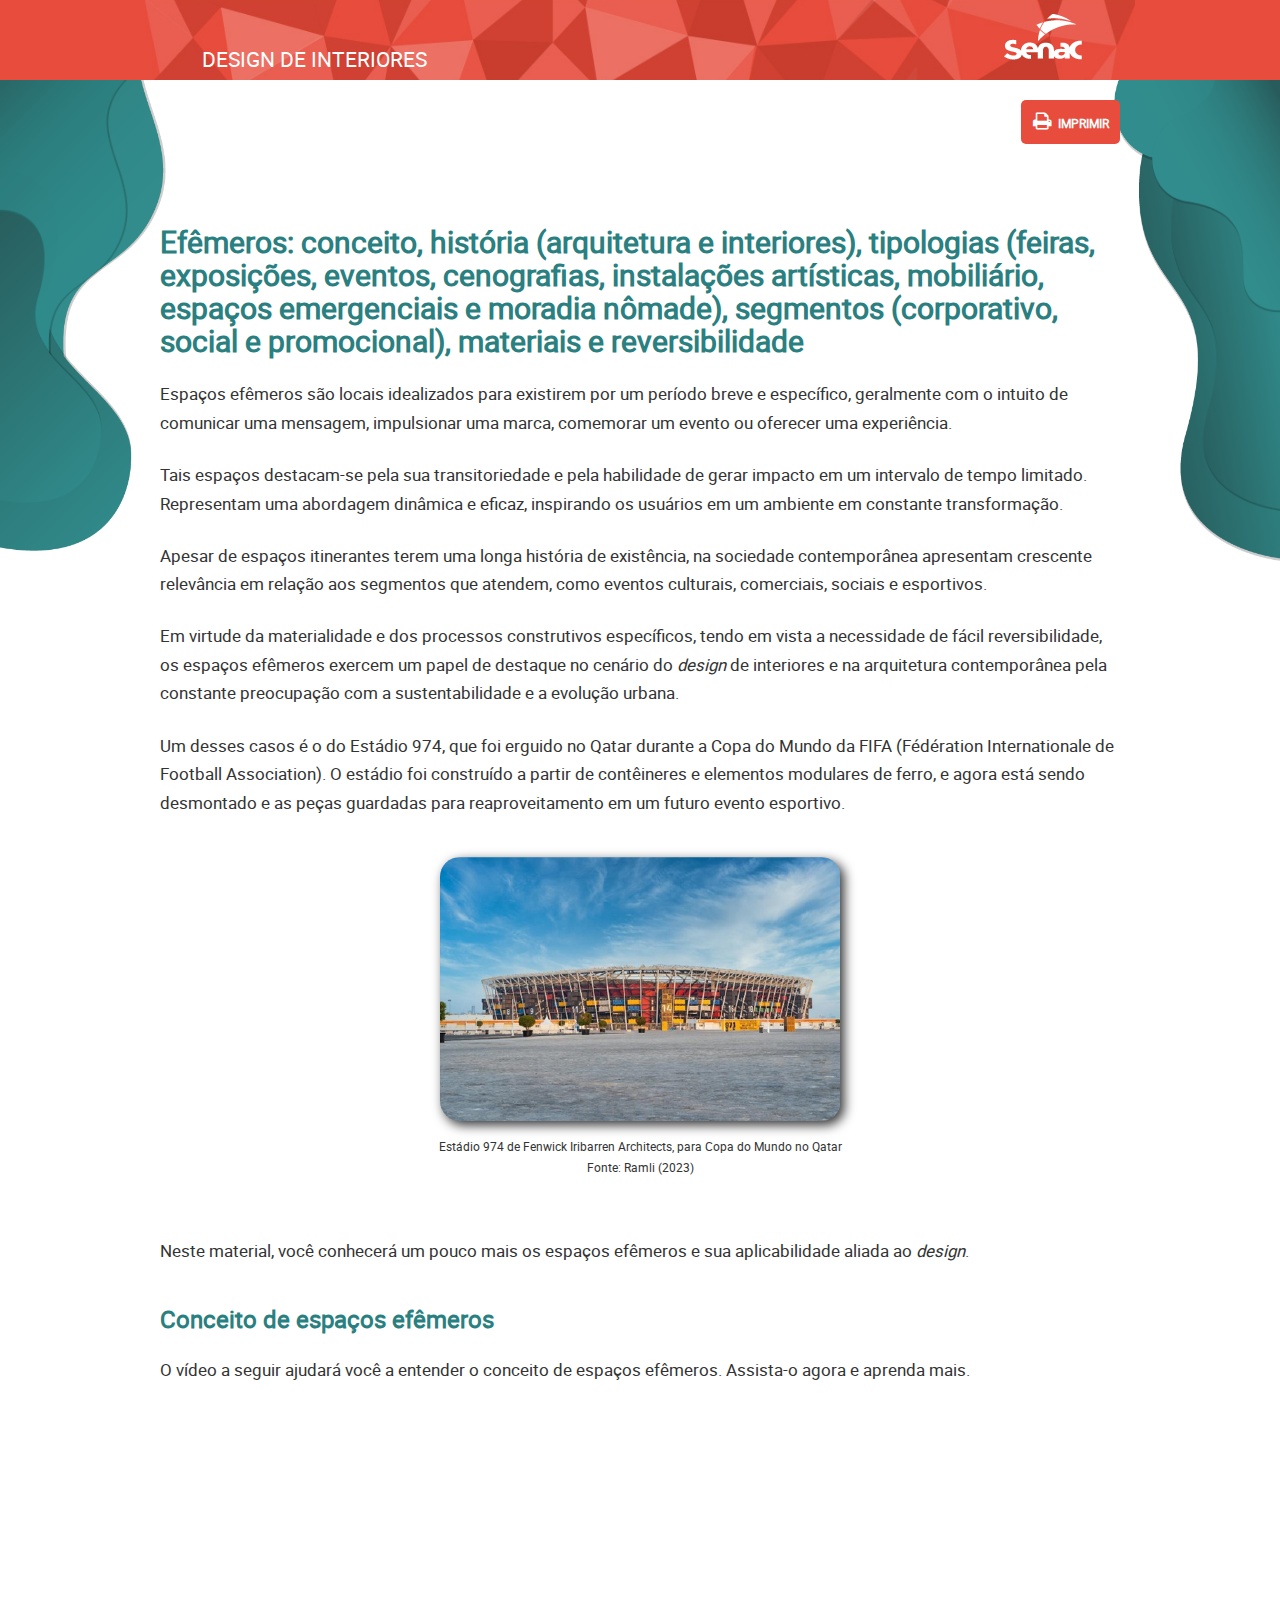
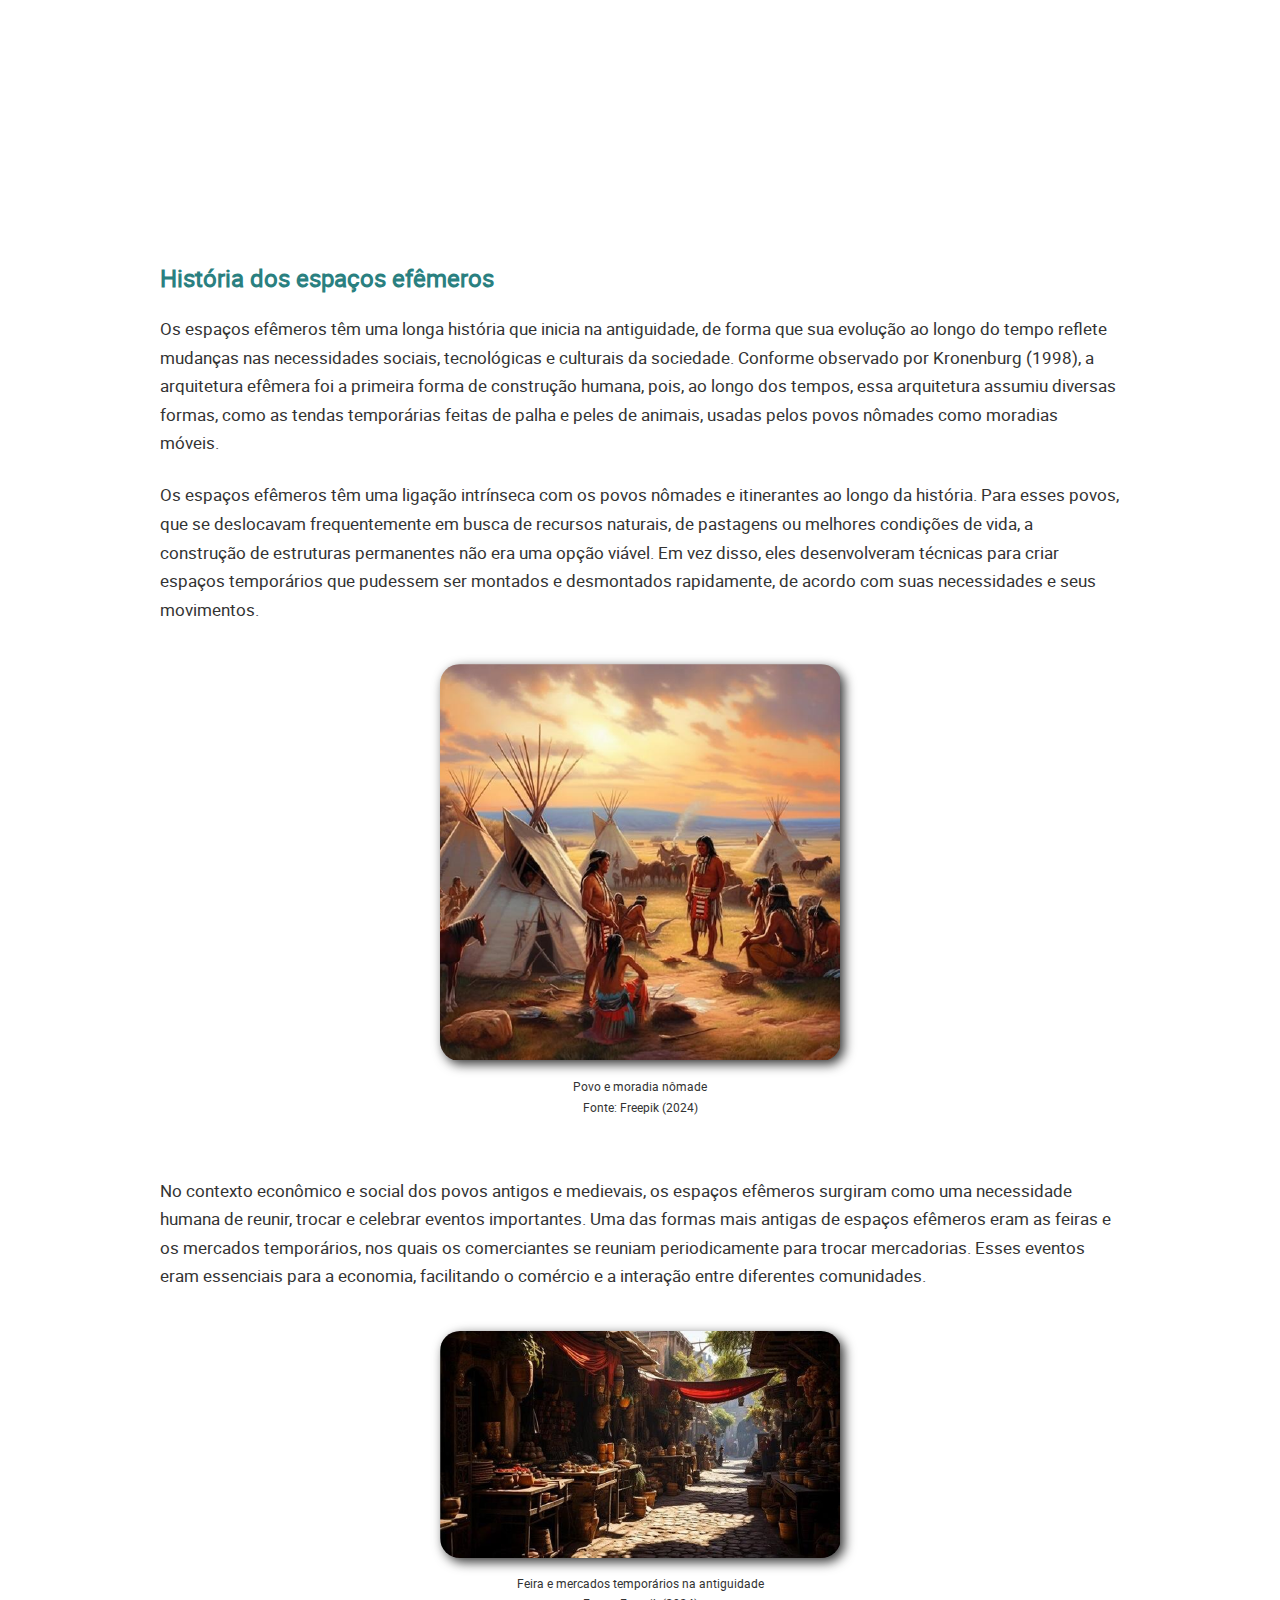
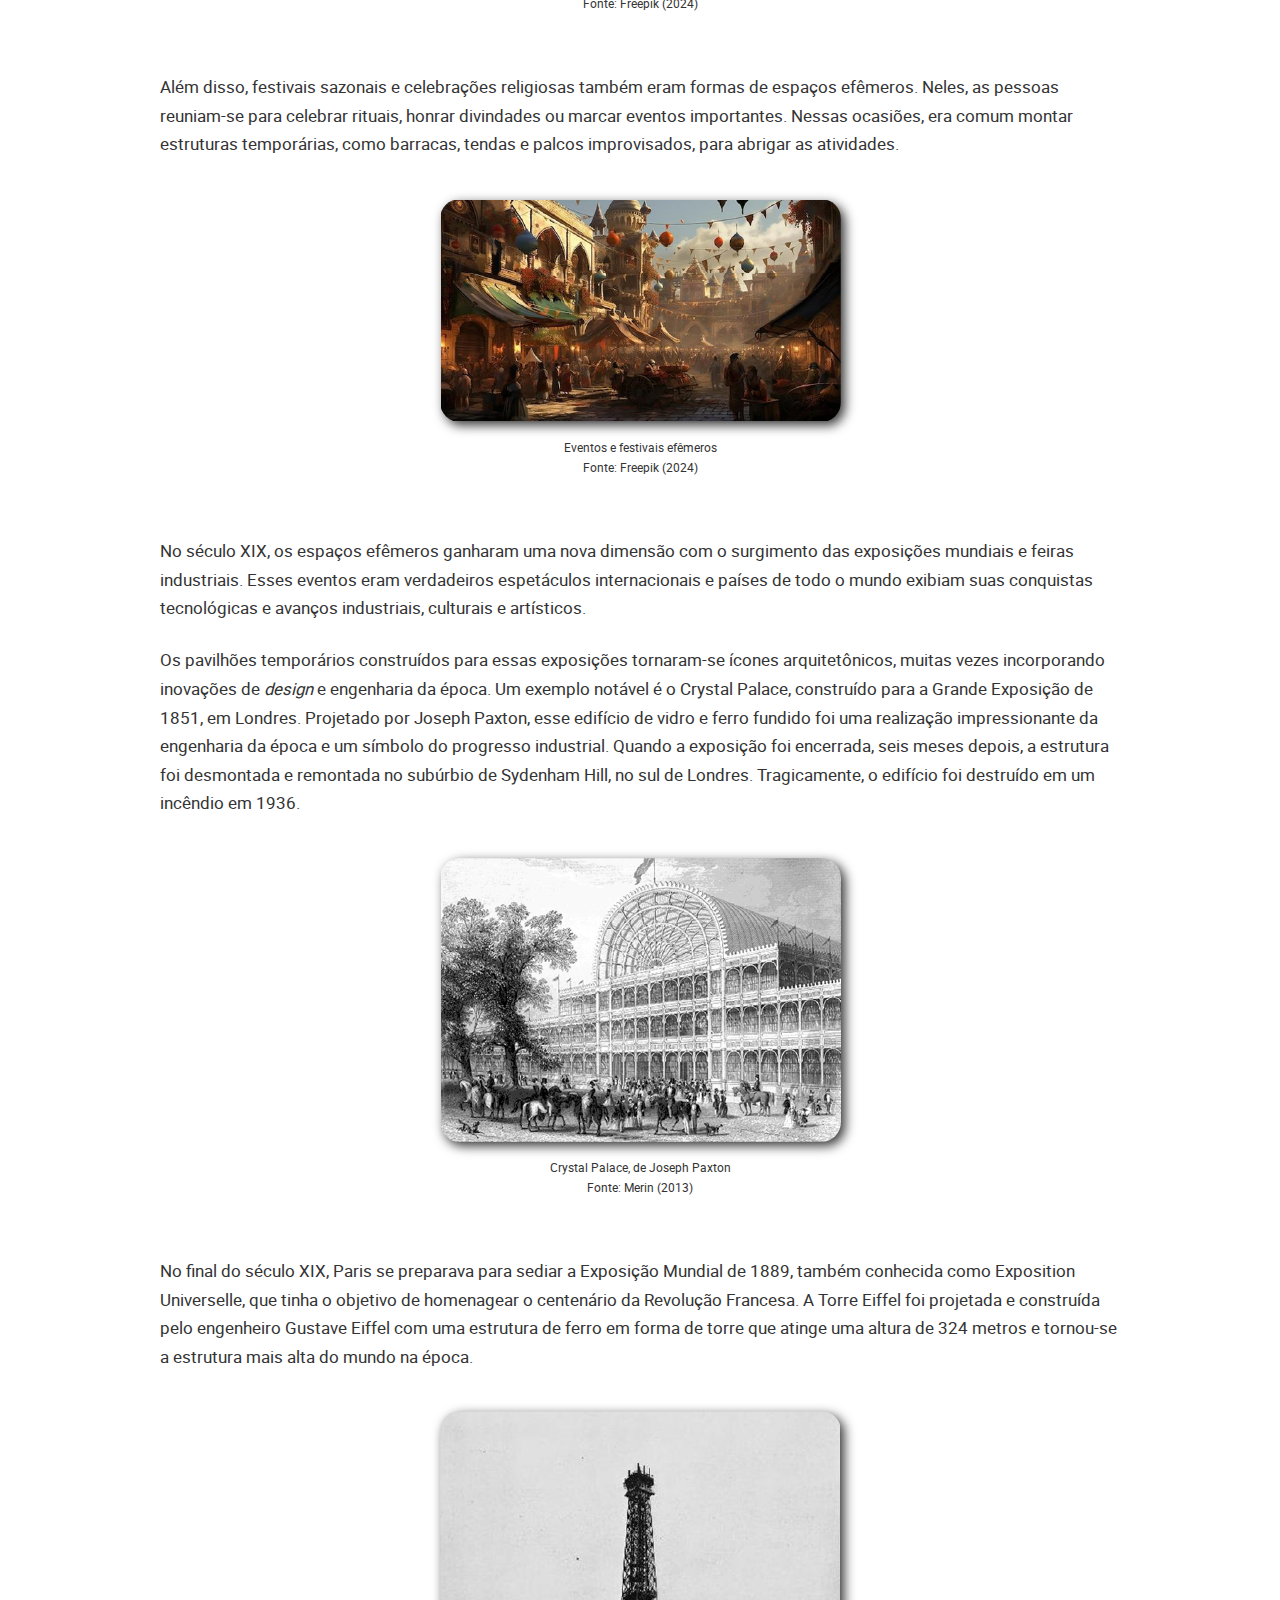
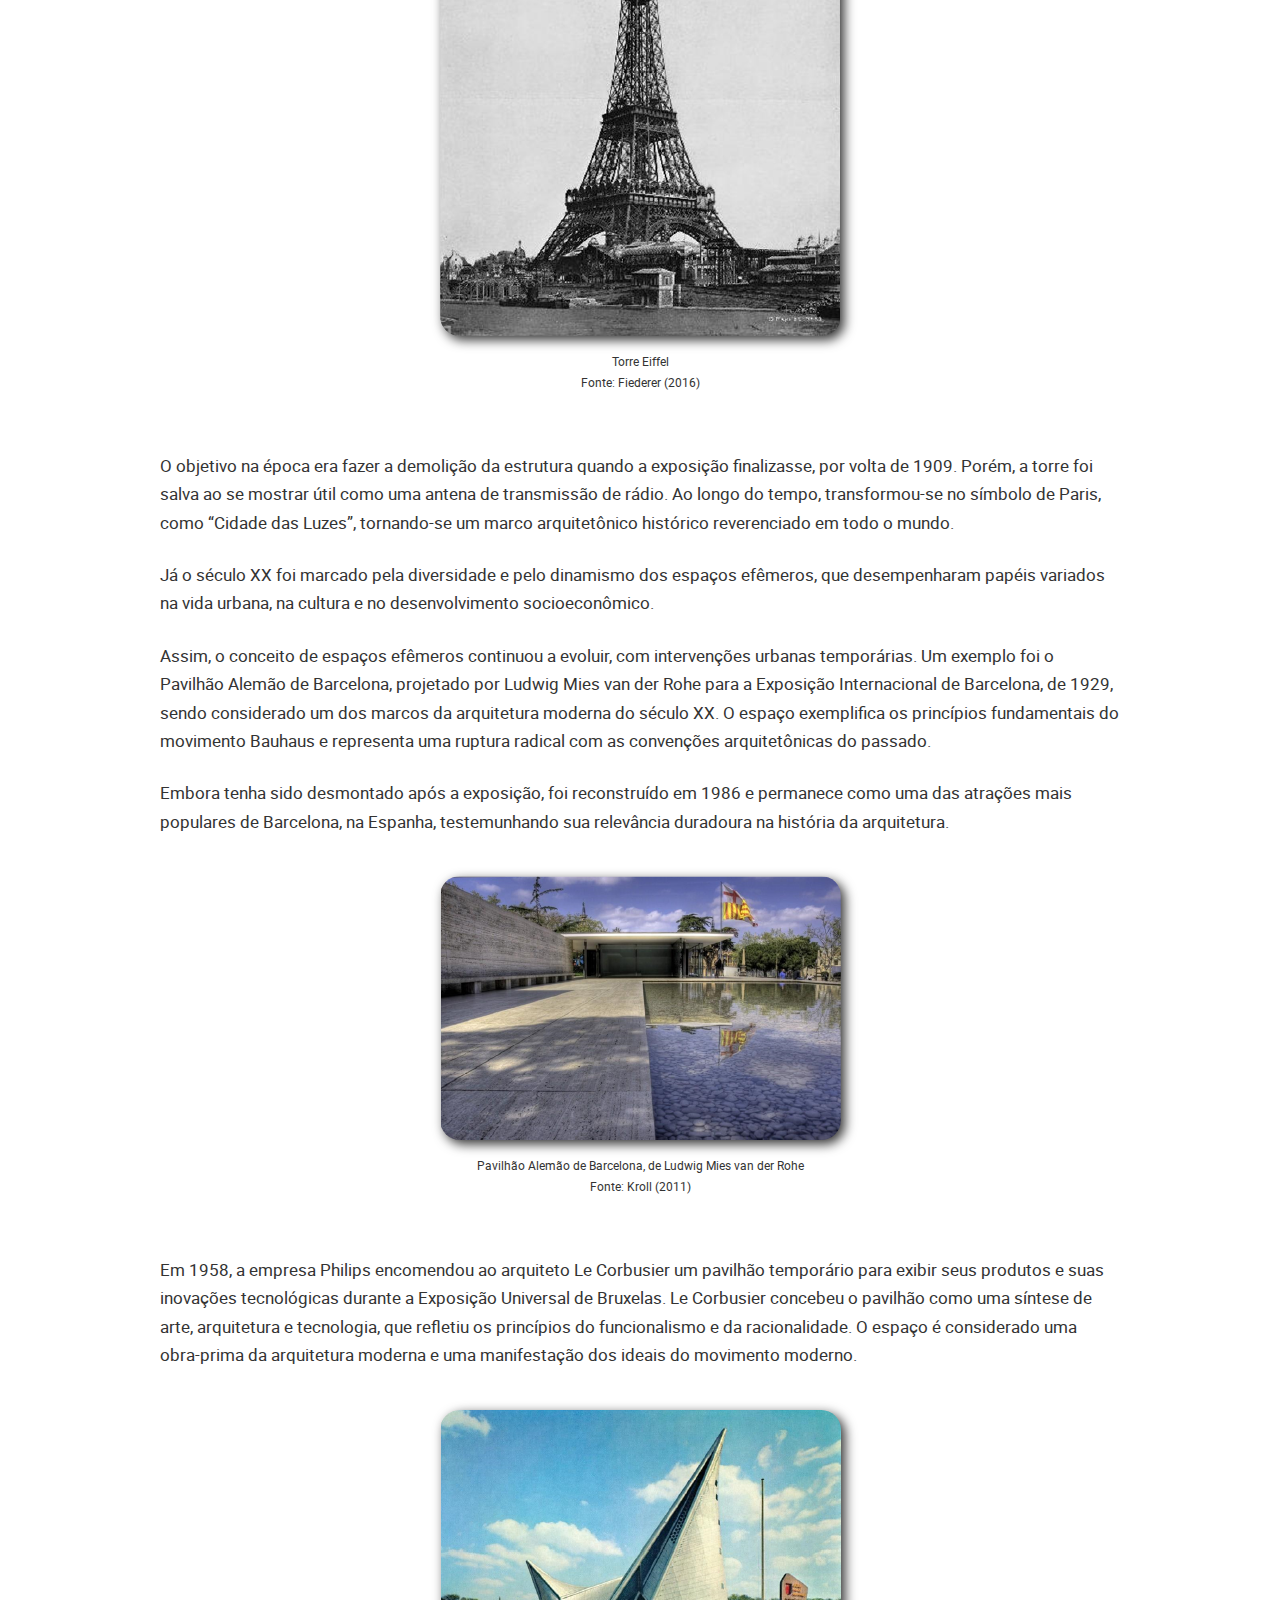
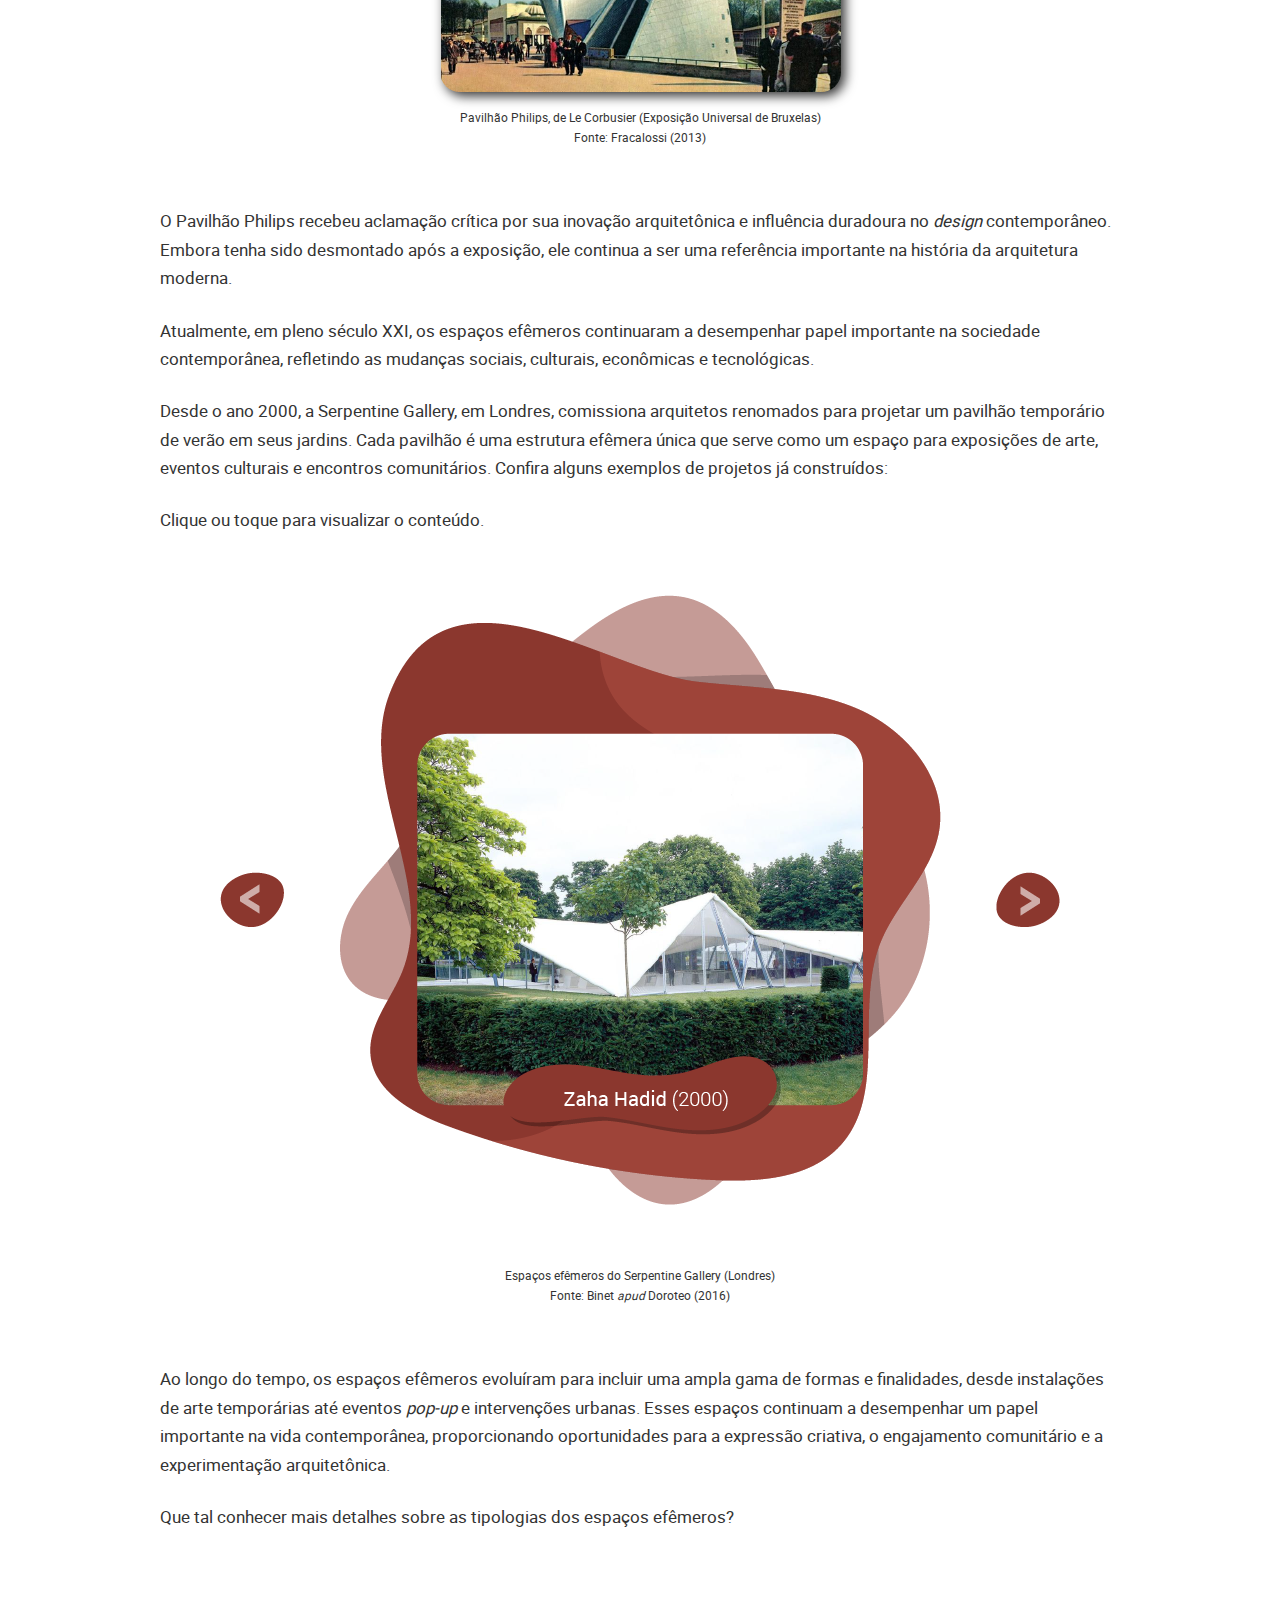
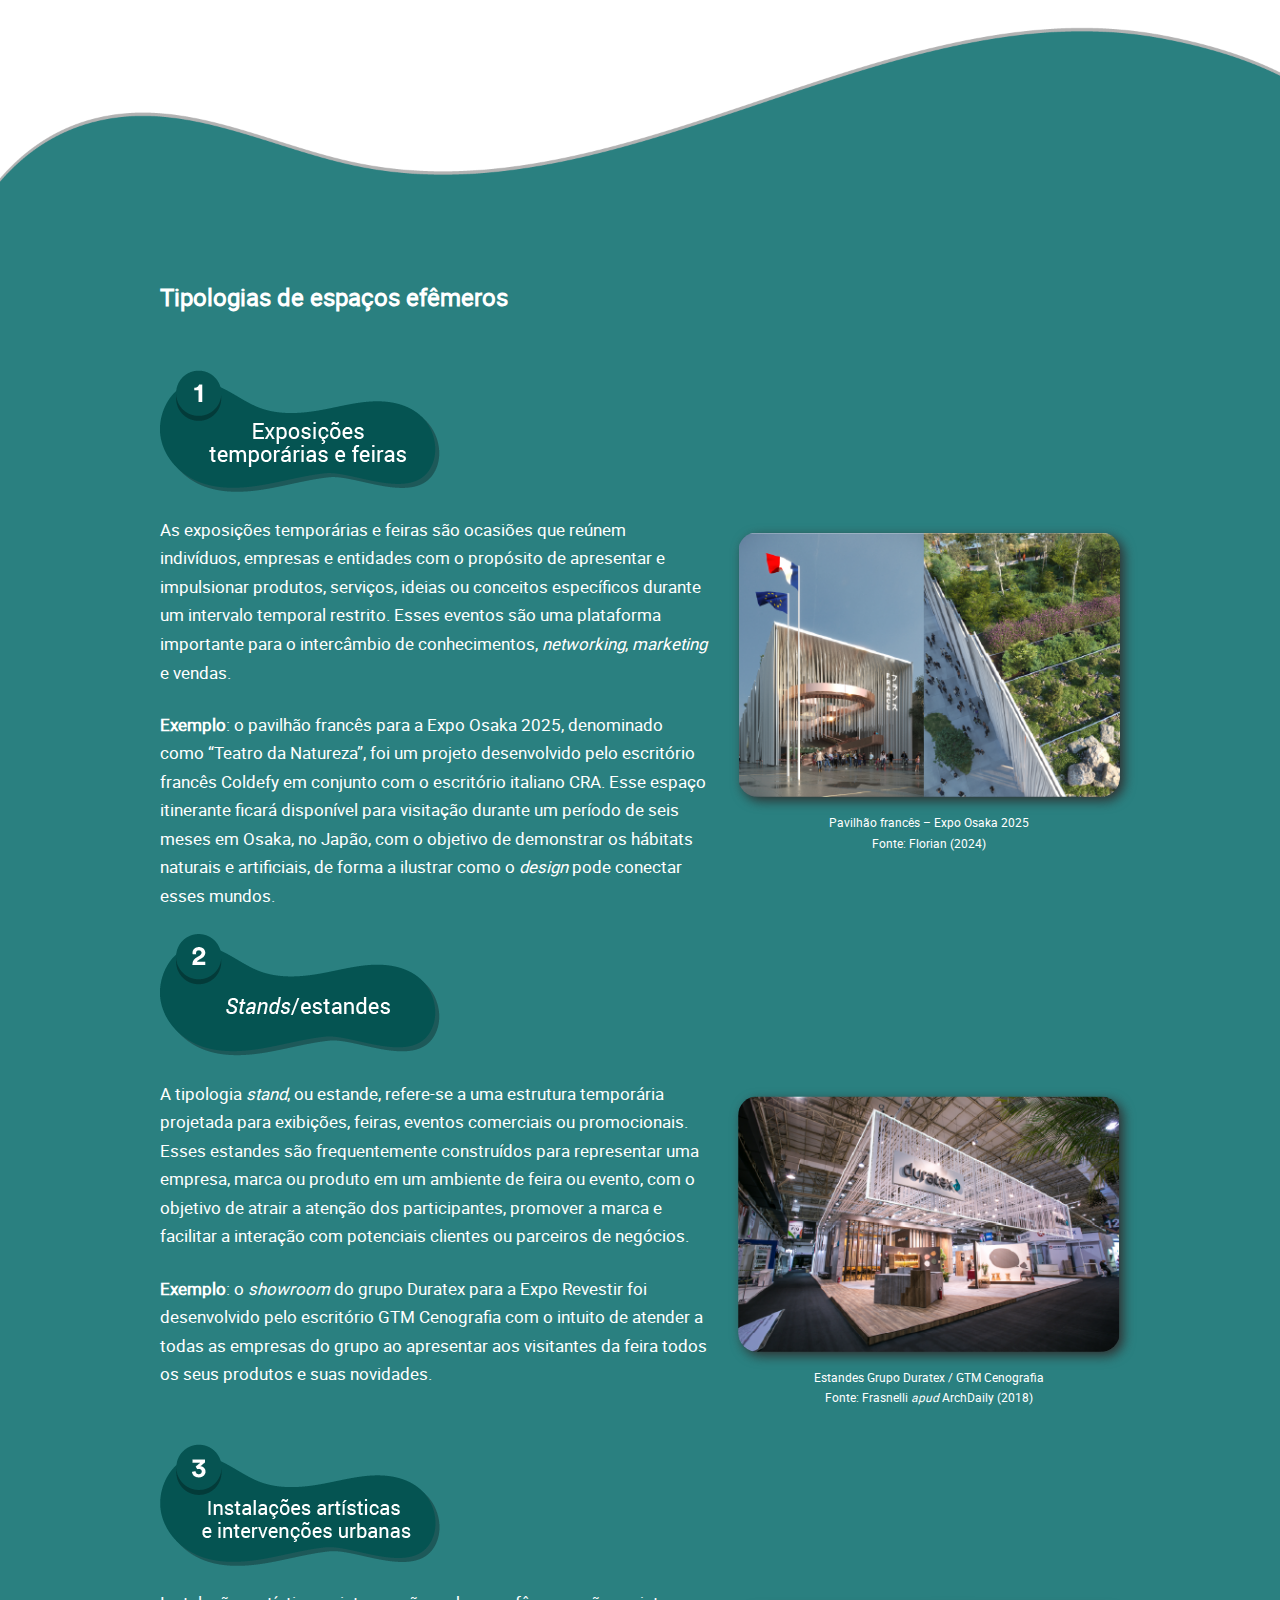
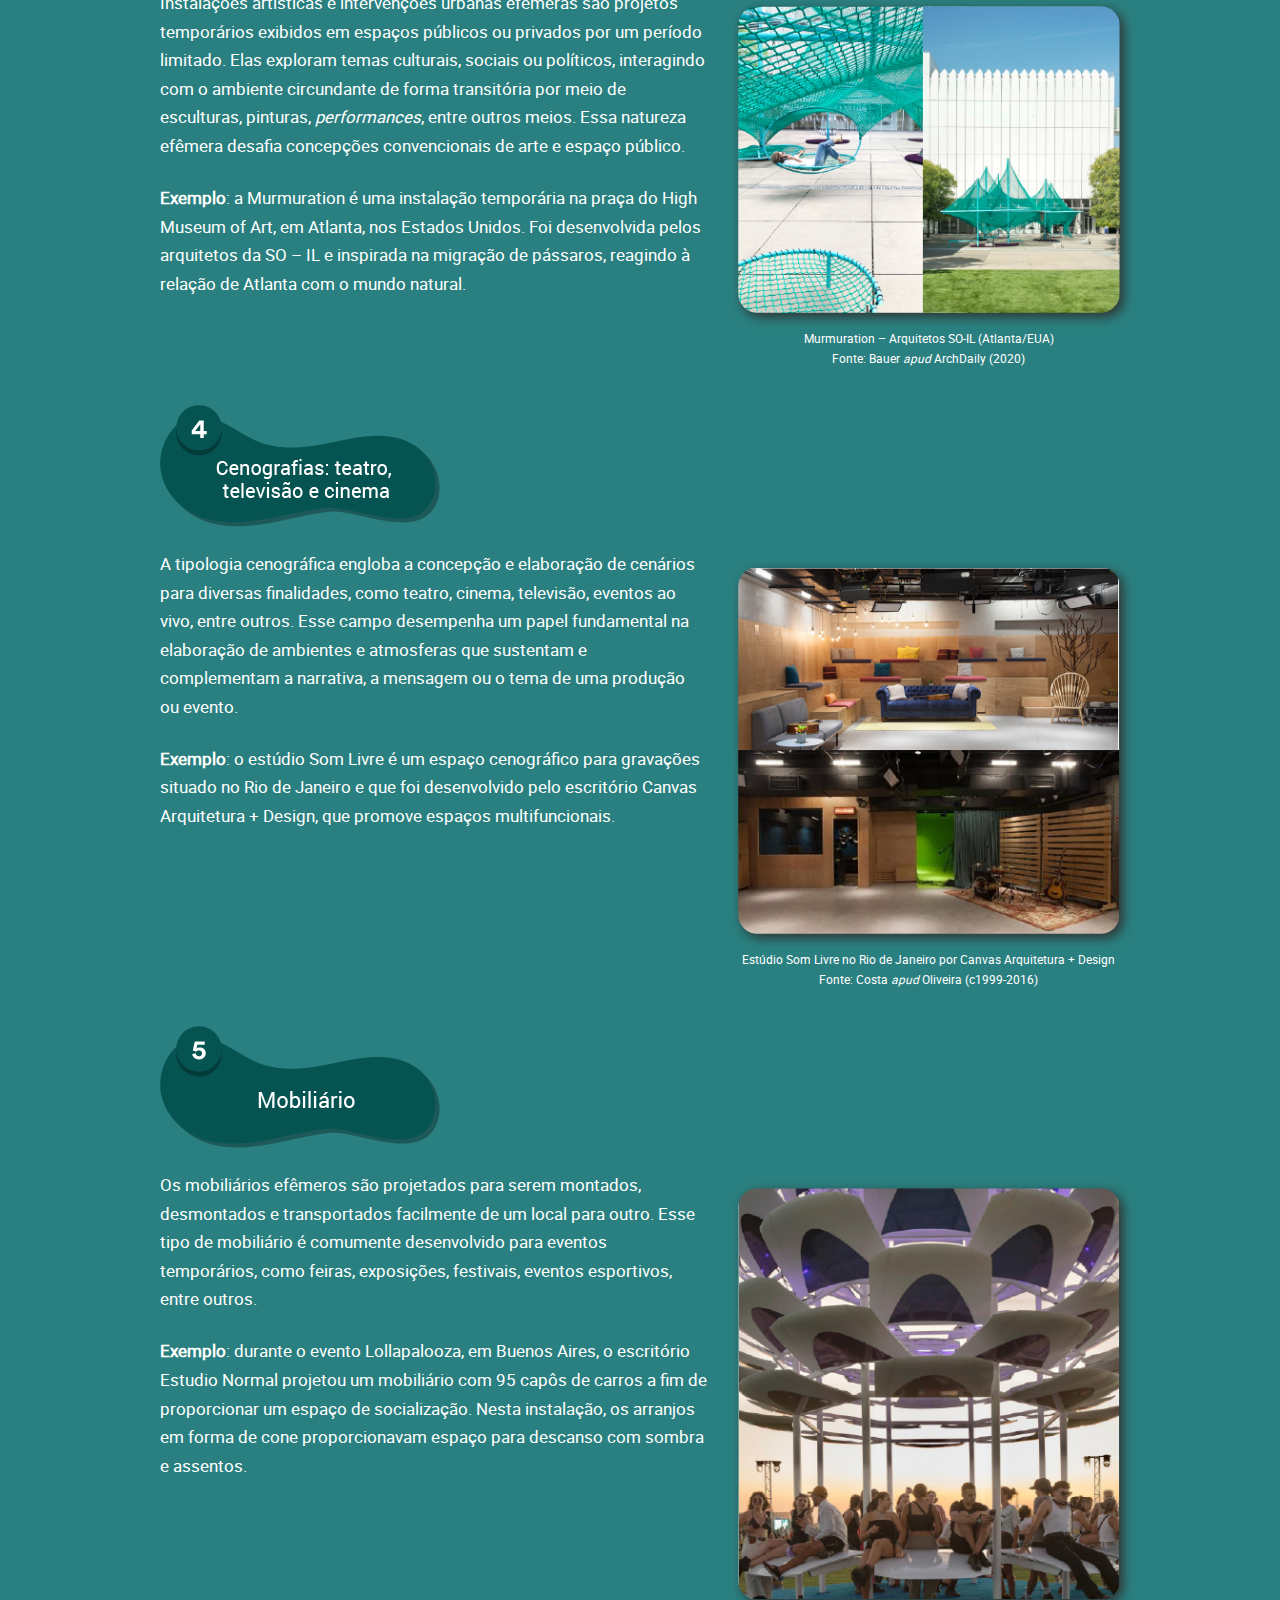
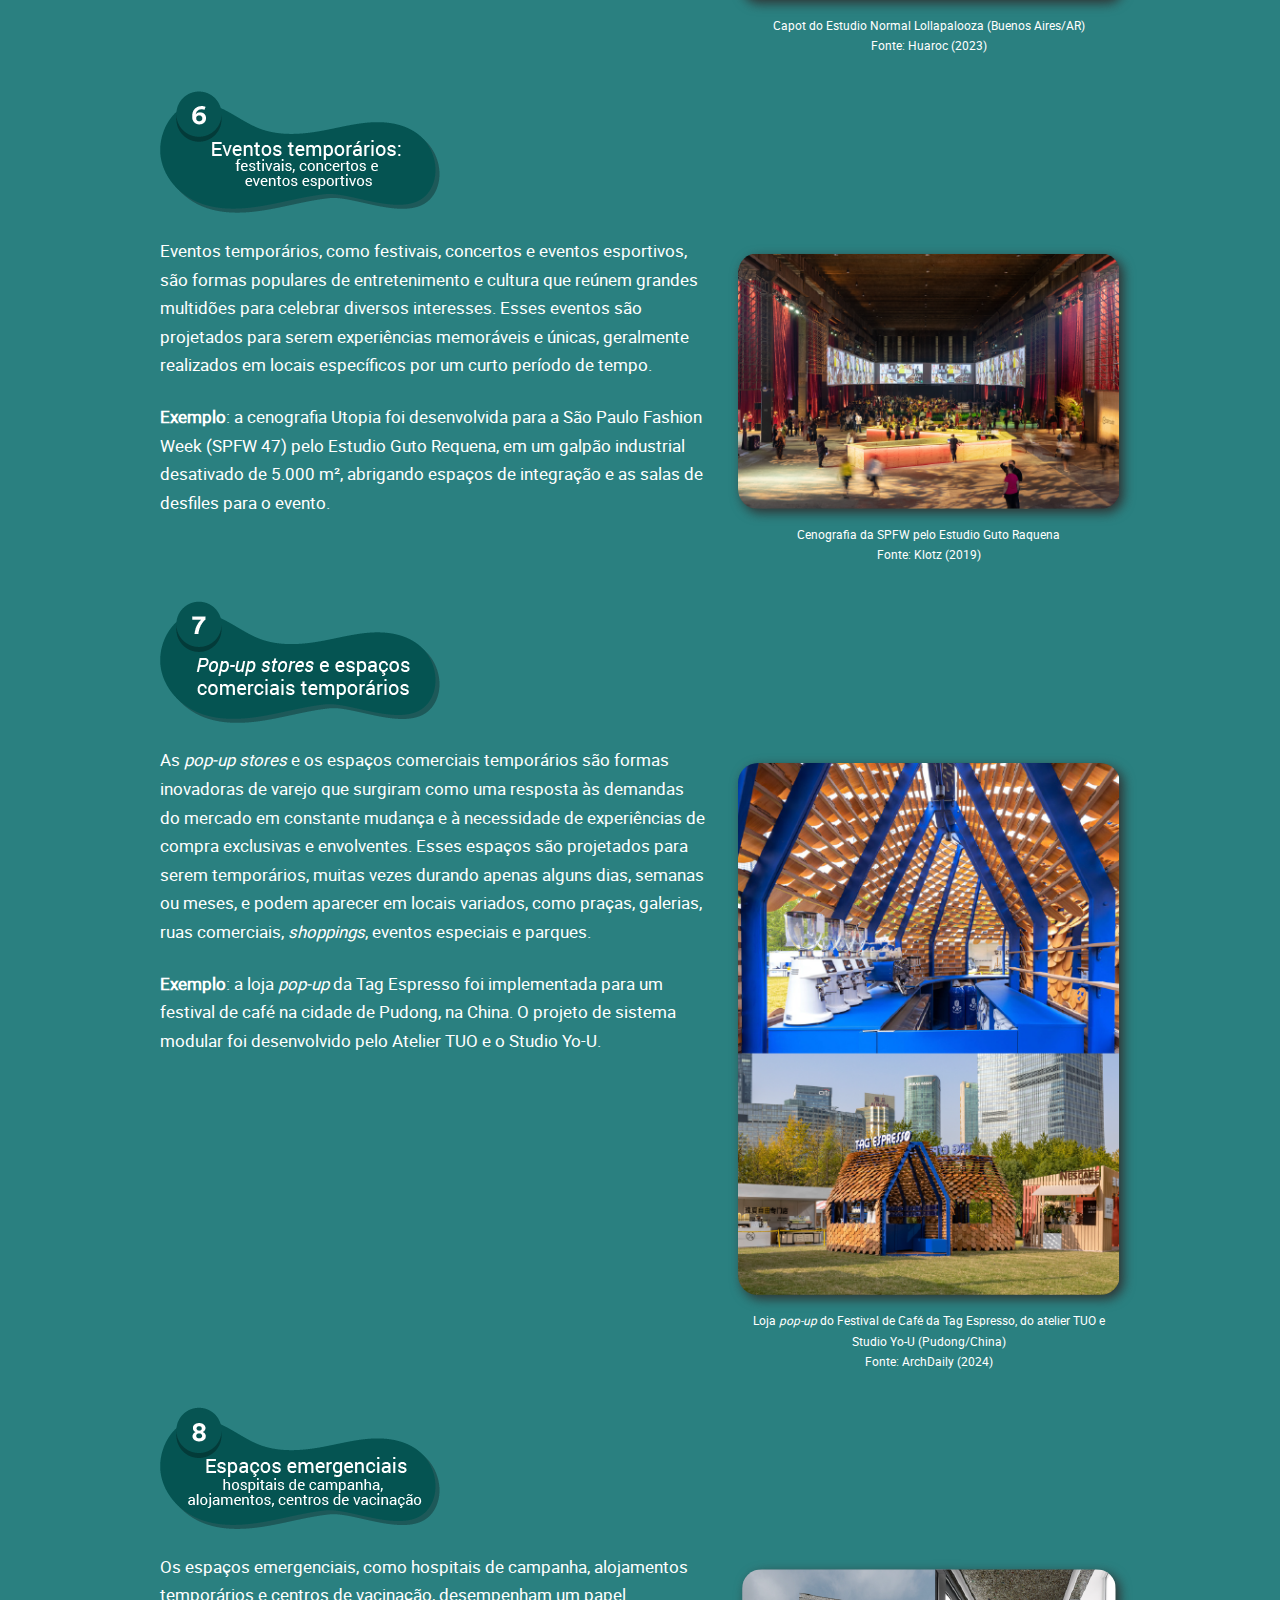
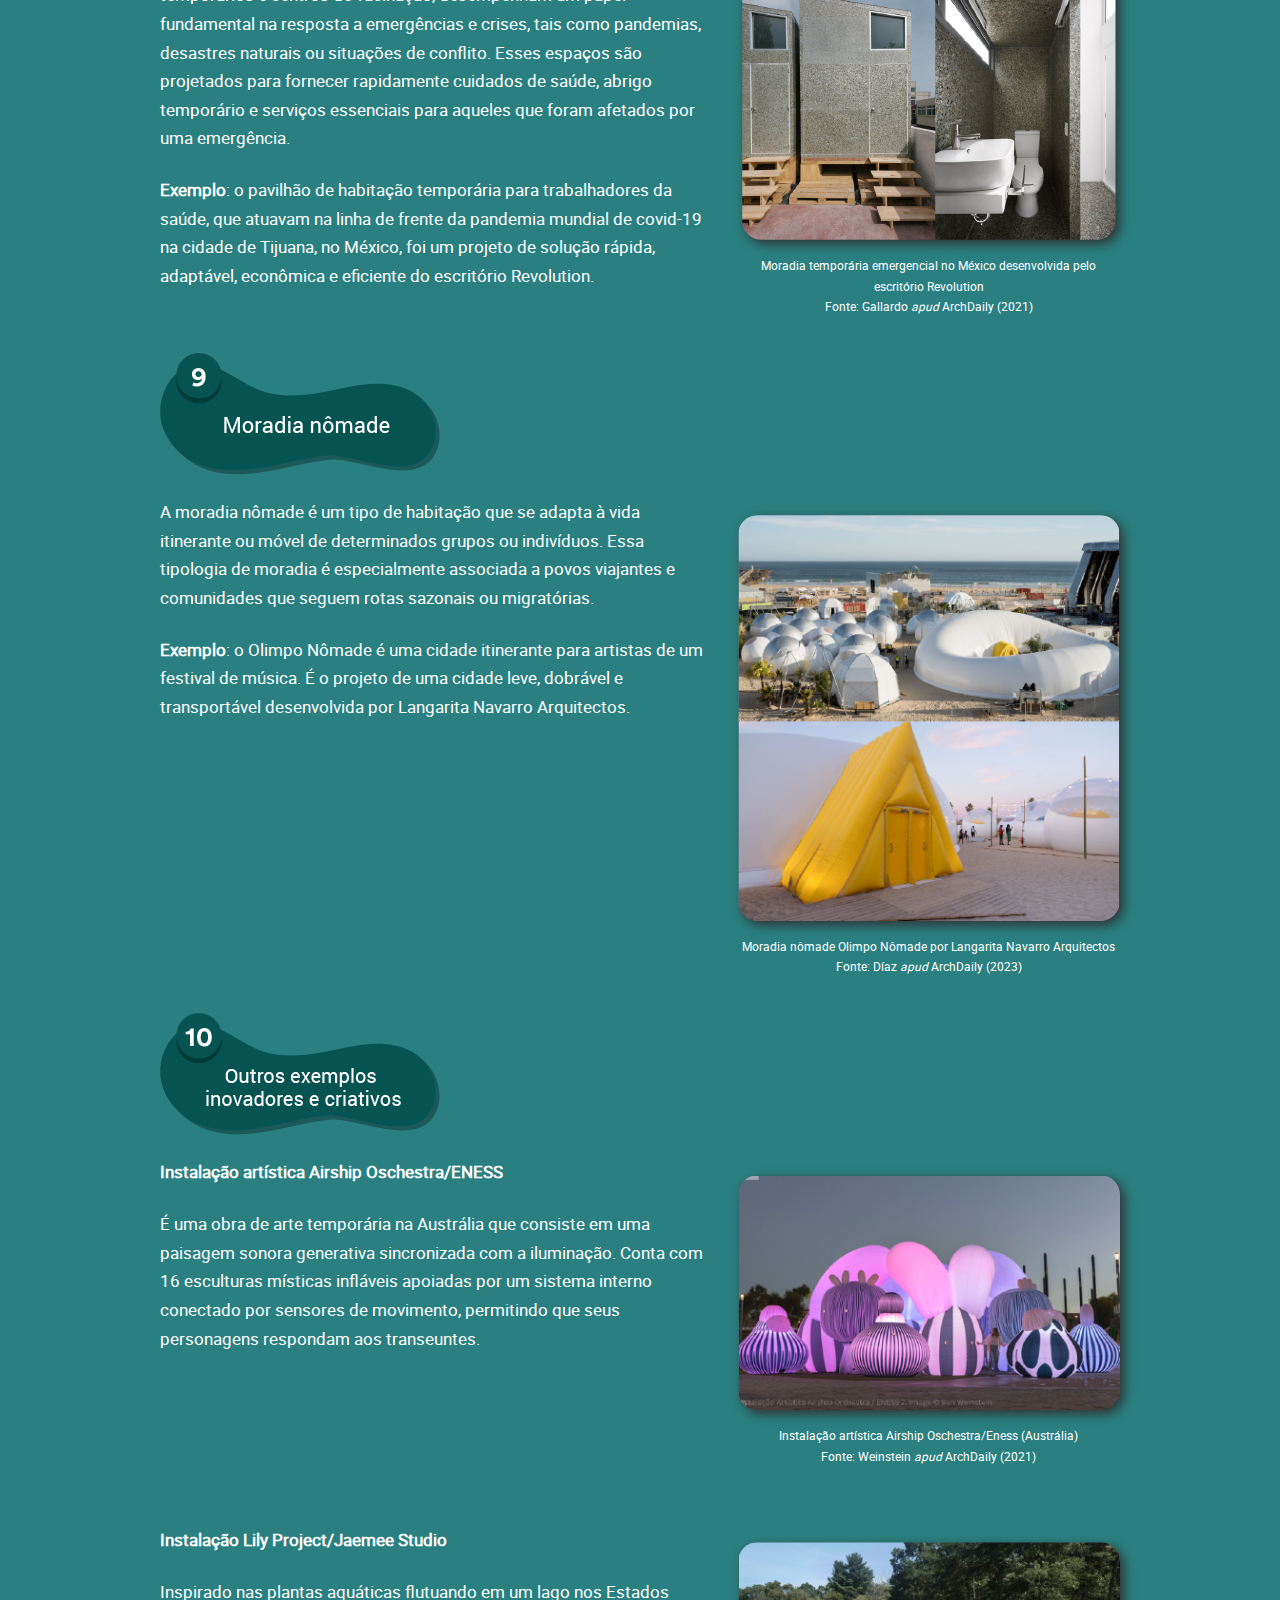
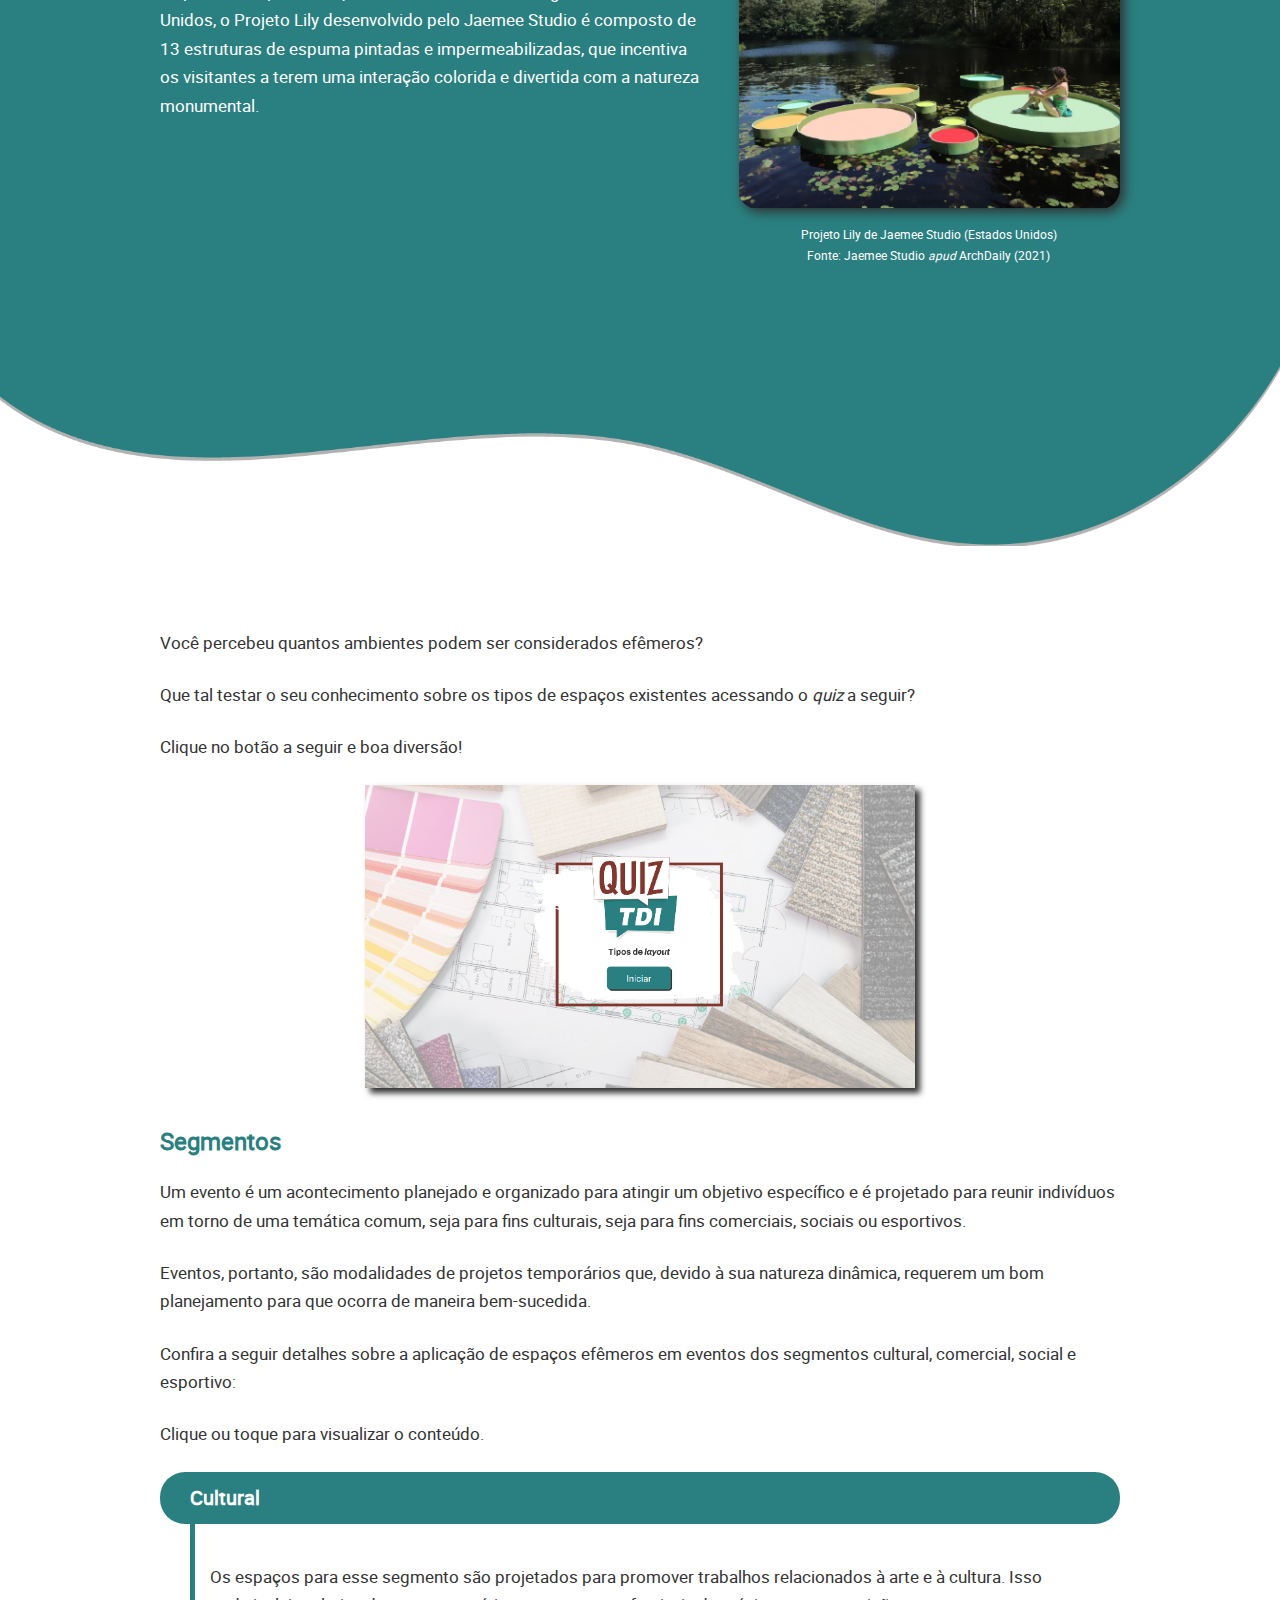
==== commit a563c22c: "ajustes" ====
--- a/01_efemeros/index.html
+++ b/01_efemeros/index.html
@@ -129,9 +129,22 @@
             <h3>Conceito de espaços efêmeros</h3>
 
             <div class="no-print" aria-hidden="true">
-              <p>O vídeo a seguir ajudará você a entender o conceito de espaços efêmeros. Assista-o agora e aprenda mais
-              </p>
-              <div class="espera-video">ESPERA VÍDEO</div>
+              <p>O vídeo a seguir ajudará você a entender o conceito de espaços efêmeros. Assista-o agora e aprenda mais.</p>
+              <iframe class="video-youtube" src="https://www.youtube.com/embed/WFrhLy9GxpY" title="YouTube video player" frameborder="0" allow="accelerometer; autoplay; clipboard-write; encrypted-media; gyroscope; picture-in-picture; web-share" referrerpolicy="strict-origin-when-cross-origin" allowfullscreen></iframe>
+            </div>
+            <div class="acessivel print">
+              <p>Efêmero, passageiro, transitório e de curta duração. Você vai aprender o conceito de espaços efêmeros. </p>
+              <p>O <i>design</i> de espaços efêmeros consiste em construções temporárias desenvolvidas para suprir uma demanda específica ou proporcionar uma experiência singular.</p>
+              <p>Promovem o engajamento e a participação ativa do público, despertando emoções nos participantes.</p>
+              <p>Apesar de os espaços itinerantes terem uma longa história de existência, apresentam crescente relevância na sociedade contemporânea em relação aos segmentos que atendem, como eventos culturais, comerciais, sociais e esportivos. </p>
+              <p>Além disso, os espaços efêmeros apresentam soluções arquitetônicas criativas e <i>design</i> arrojado e inovador. </p>
+              <p>Uma das características mais marcantes dos espaços efêmeros é a temporariedade. Além disso, esses espaços têm a possibilidade de ampliar seu alcance e acessibilidade. Dependendo de suas particularidades, também podem ser montados e desmontados com rapidez. </p>
+              <p>Outro elemento fundamental em espaços efêmeros é a transitoriedade, o que influencia todos os seus aspectos de concepção e uso. São altamente flexíveis e adaptáveis, ajustando-se a necessidades e contextos diversos. </p>
+              <p>Uma dimensão única é adicionada à experiência do usuário, incentivando a criatividade, a experimentação e o dinamismo urbano. </p>
+              <p>Os espaços efêmeros contribuem para transformações urbanas e revitalização de áreas subutilizadas, promovendo a diversidade cultural e o senso de comunidade.</p>
+              <p>Estão em sintonia com as tendências de sustentabilidade e são minimalistas, utilizando materiais recicláveis e de baixo impacto ambiental, que proporcionam alternativas eficientes e flexíveis para projetos de construção permanentes.</p>
+              <p>Já no contexto da cultura do consumo e da economia criativa, os espaços efêmeros oferecem oportunidades para a experimentação e o empreendedorismo. Conectam <i>designers</i>, artistas e pequenas empresas com o público de forma direta e envolvente. </p>
+              <p>O <i>design</i> efêmero atende às mudanças de comportamento do consumidor, oferecendo experiências únicas, personalizadas e temporárias, alinhadas às preferências e aos valores contemporâneos.</p>
             </div>
 
             <h3>História dos espaços efêmeros</h3>
@@ -283,7 +296,7 @@
             </div>
             <p class="legenda-imagem">
               Espaços efêmeros do Serpentine Gallery (Londres) <br>
-              Fonte: Binet apud Doroteo (2016)
+              Fonte: Binet <i>apud</i> Doroteo (2016)
             </p>
             <p class="acessivel no-print">A primeira imagem é uma fotografia externa diurna inserida no contexto urbano
               vegetal de uma espécie de tenda branca apoiada por uma estrutura triangular com fechamento em vidro. A
@@ -381,7 +394,7 @@
                 <img src="imgs/fig11.png" class="img-responsive center-block img-borda">
                 <p class="legenda-imagem">
                   Murmuration – Arquitetos SO-IL (Atlanta/EUA) <br>
-                  Fonte: Bauer apud ArchDaily (2020)
+                  Fonte: Bauer <i>apud</i> ArchDaily (2020)
                 </p>
                 <p class="acessivel no-print">Duas fotografias lado a lado de estrutura feita com metal e rede em
                   material plástico azul-turquesa, formando cabanas e espaços côncavos para os usuários sentarem-se e
@@ -551,7 +564,7 @@
                 <img src="imgs/fig18.png" class="img-responsive center-block img-borda">
                 <p class="legenda-imagem">
                   Instalação artística Airship Oschestra/Eness (Austrália) <br>
-                  Fonte: Weinstein apud ArchDaily (2021)
+                  Fonte: Weinstein <i>apud</i> ArchDaily (2021)
                 </p>
                 <p class="acessivel no-print">Fotografia de instalação artística feita em estruturas infláveis, com
                   formato orgânicos e com tamanhos diferentes, uma ao lado da outra, com iluminação interna. A cor
@@ -569,7 +582,7 @@
                 <img src="imgs/fig19.png" class="img-responsive center-block img-borda">
                 <p class="legenda-imagem">
                   Projeto Lily de Jaemee Studio (Estados Unidos) <br>
-                  Fonte: Jaemee Studio apud ArchDaily (2021)
+                  Fonte: Jaemee Studio <i>apud</i> ArchDaily (2021)
                 </p>
                 <p class="acessivel no-print">Fotografia de um lago de água escura, com vegetações conhecidas como
                   aguapés e com a instalação de estruturas em formato circular, que tentam lembrar a espécie vegetal
@@ -586,9 +599,8 @@
         <div class="bloco bloco-branco">
           <div class="container">
             <p>Você percebeu quantos ambientes podem ser considerados efêmeros?</p>
-            <p>Que tal testar o seu conhecimento sobre os tipos de espaços existentes acessando ao <i>quiz</i> a seguir?
-            </p>
-
+            <p class="no-print">Que tal testar o seu conhecimento sobre os tipos de espaços existentes acessando o <i>quiz</i> a seguir?</p>
+            
             <div class="no-print" aria-hidden="true">
               <p>Clique no botão a seguir e boa diversão!</p>
               <!--ESPERA ODA-->
--- a/01_efemeros/css/custom.css
+++ b/01_efemeros/css/custom.css
@@ -215,6 +215,8 @@
   width: 640px;
   height: 360px;
   border-radius: 10px;
+  margin: 40px auto;
+  display: block;
 }
 
 .img-borda{
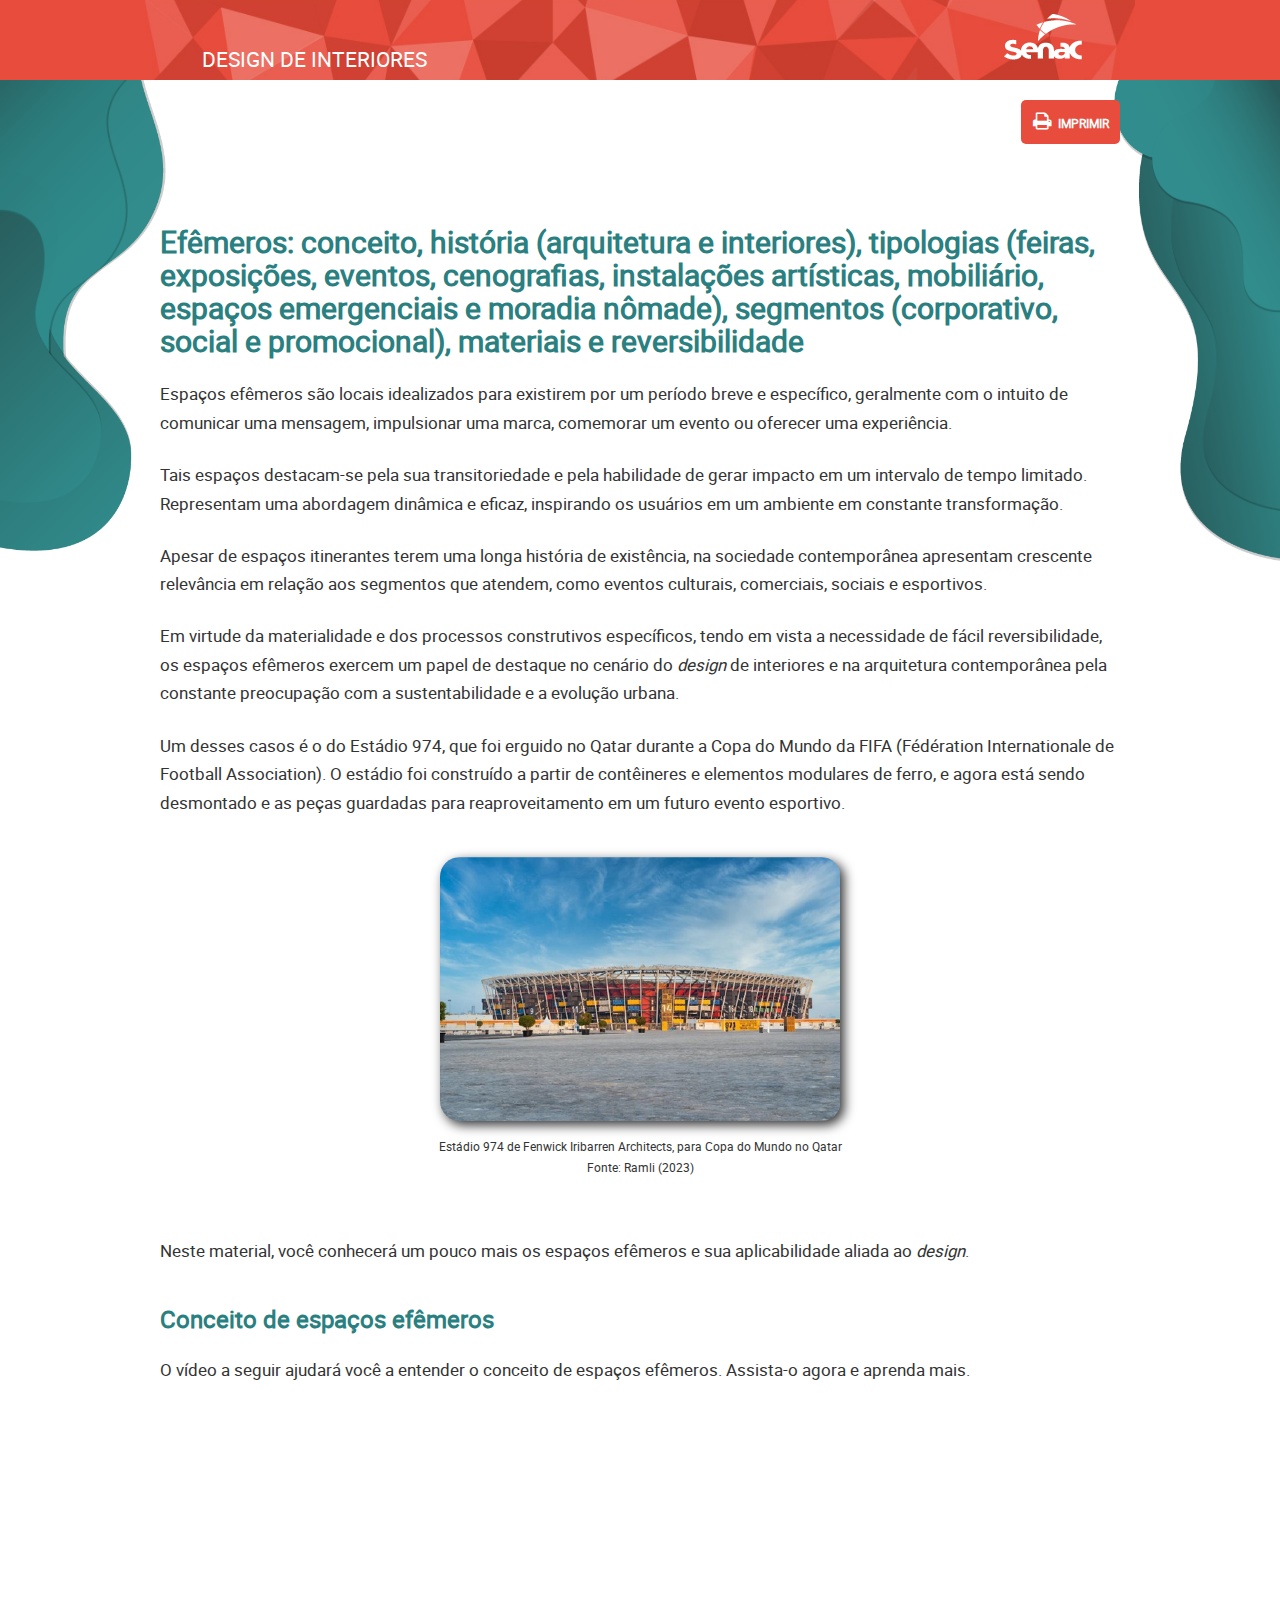
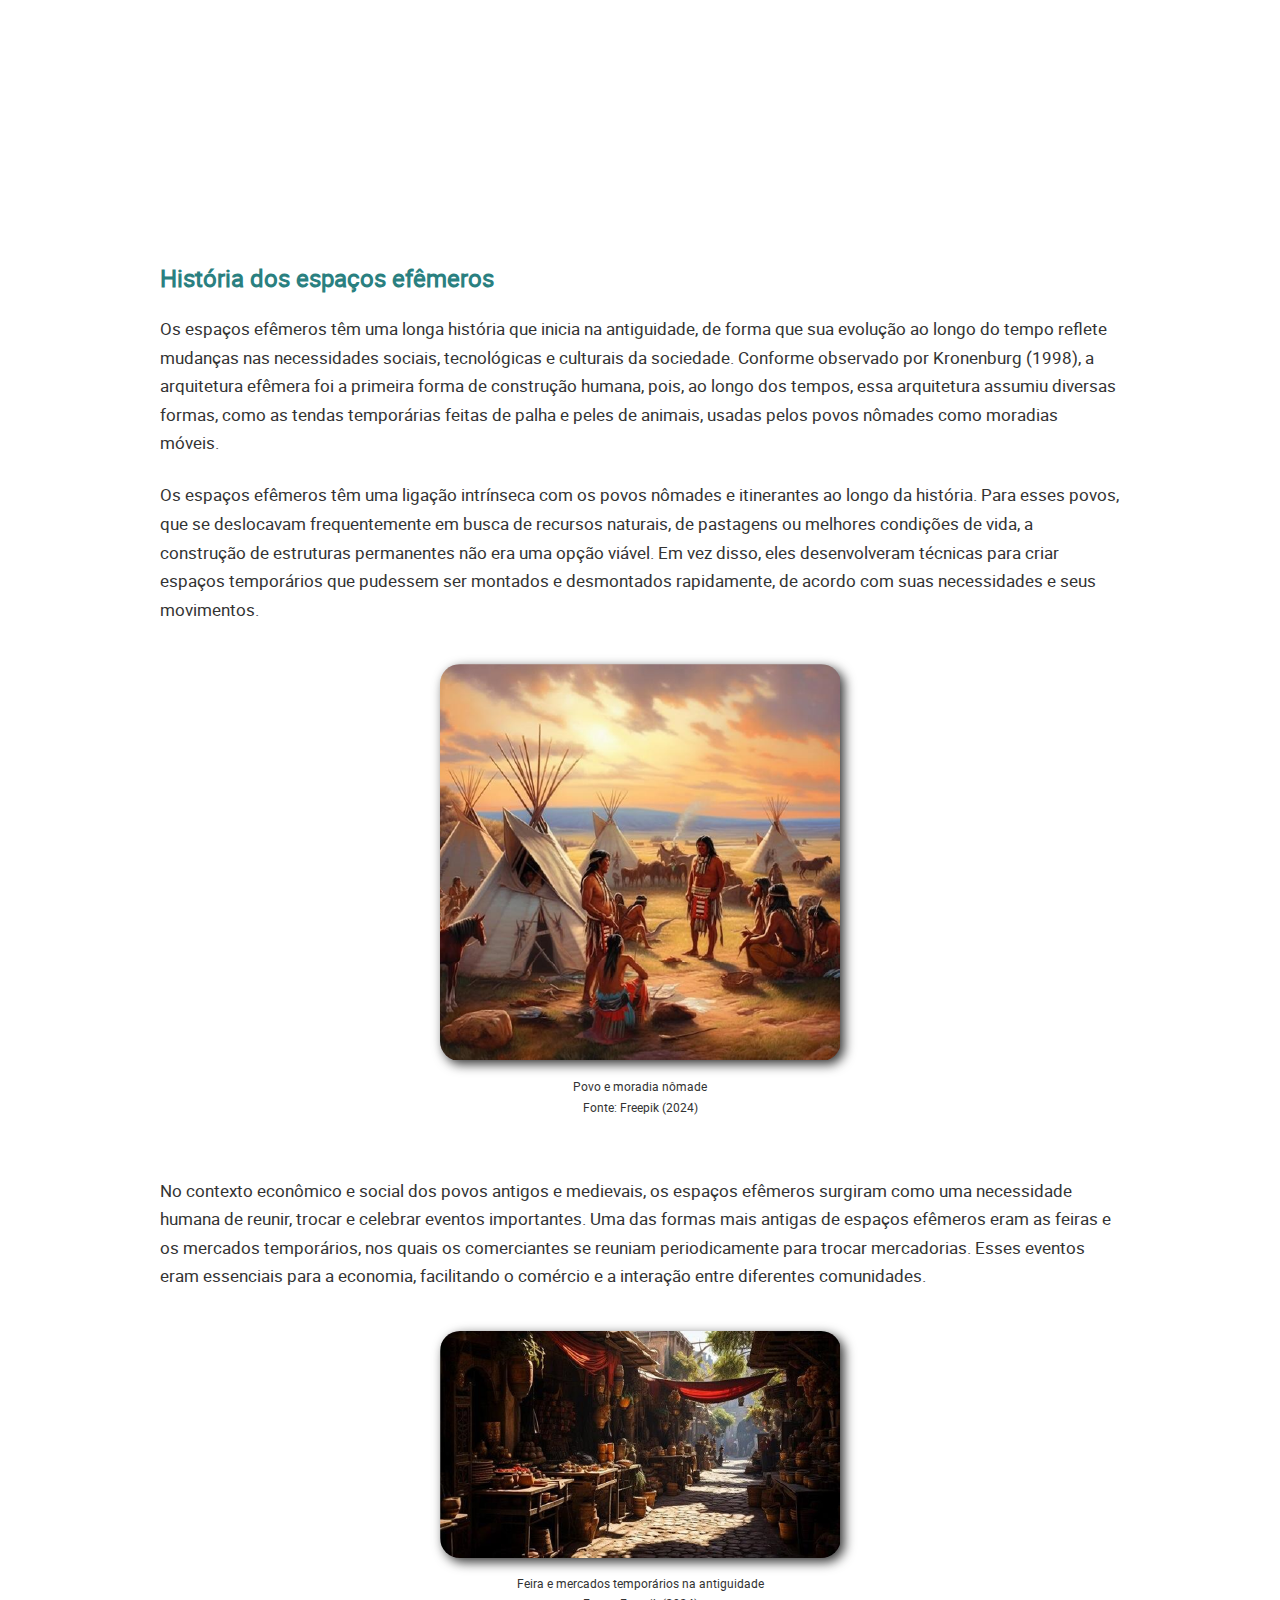
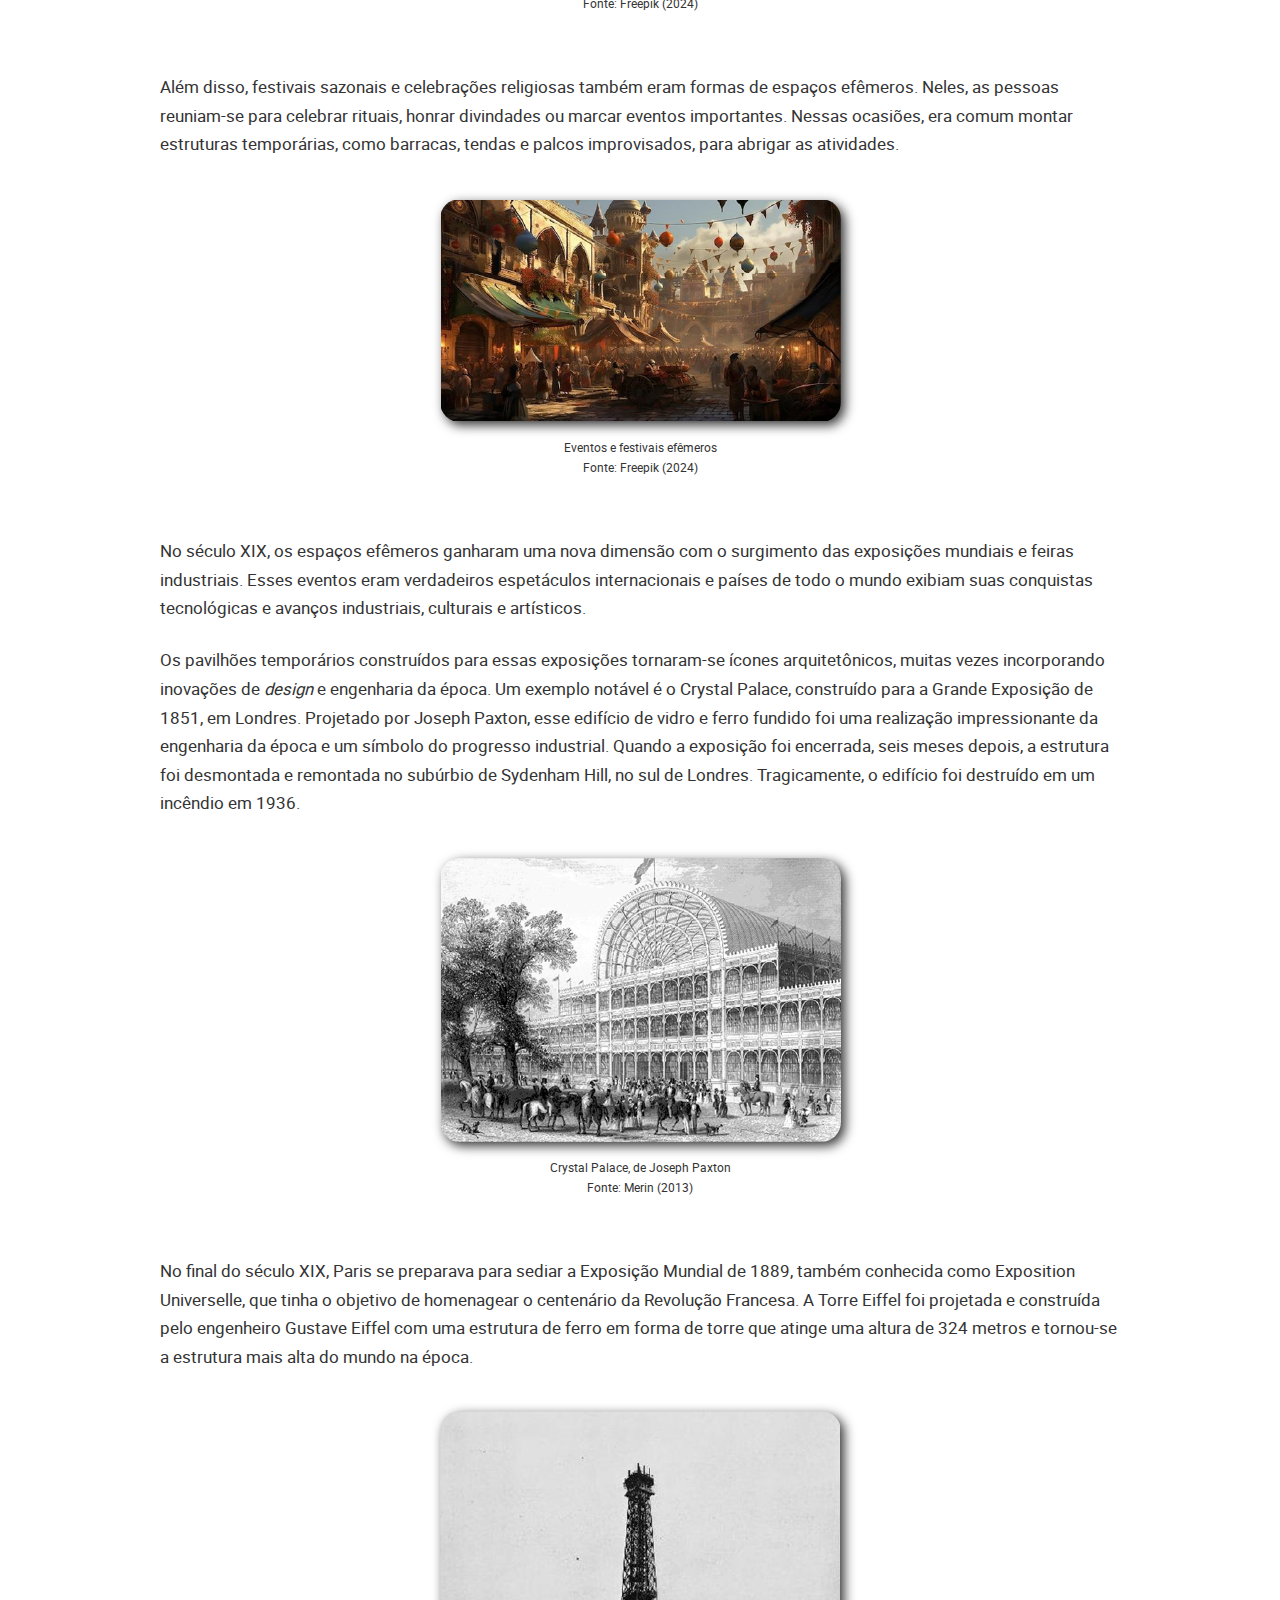
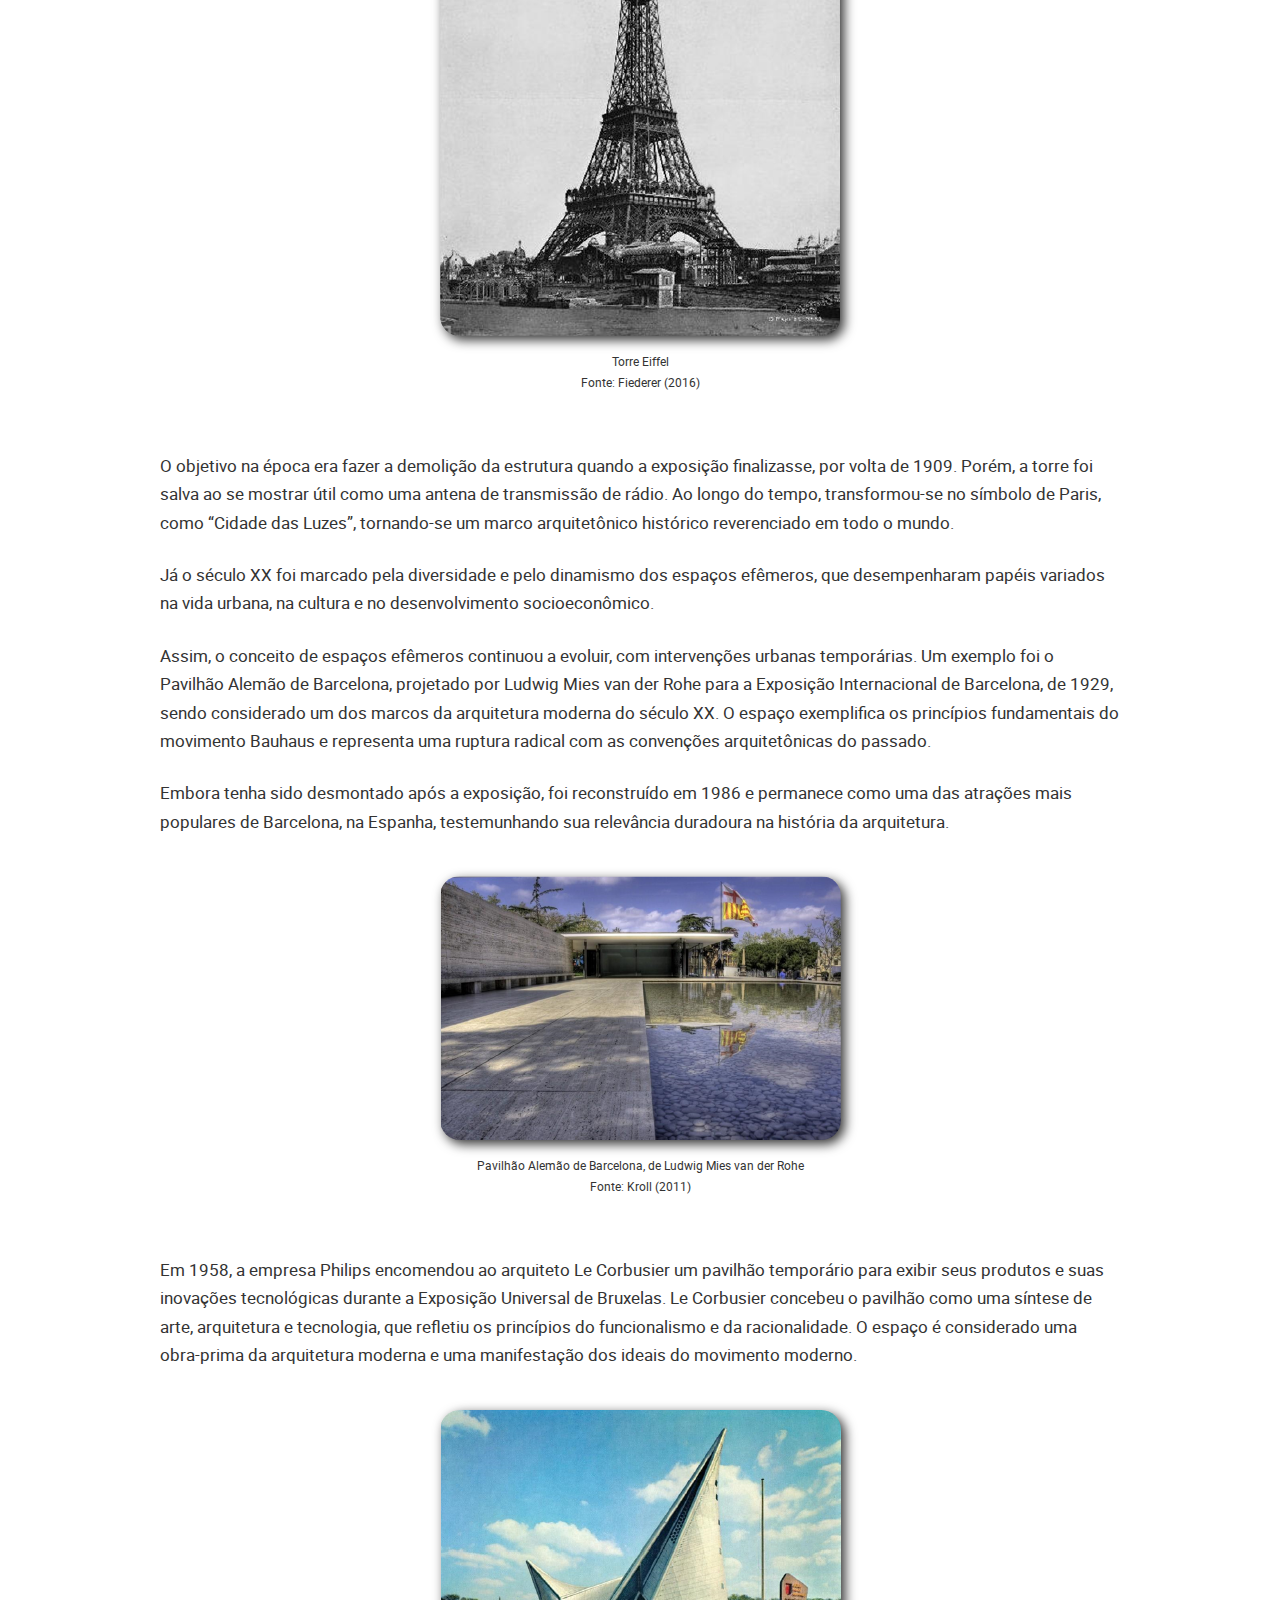
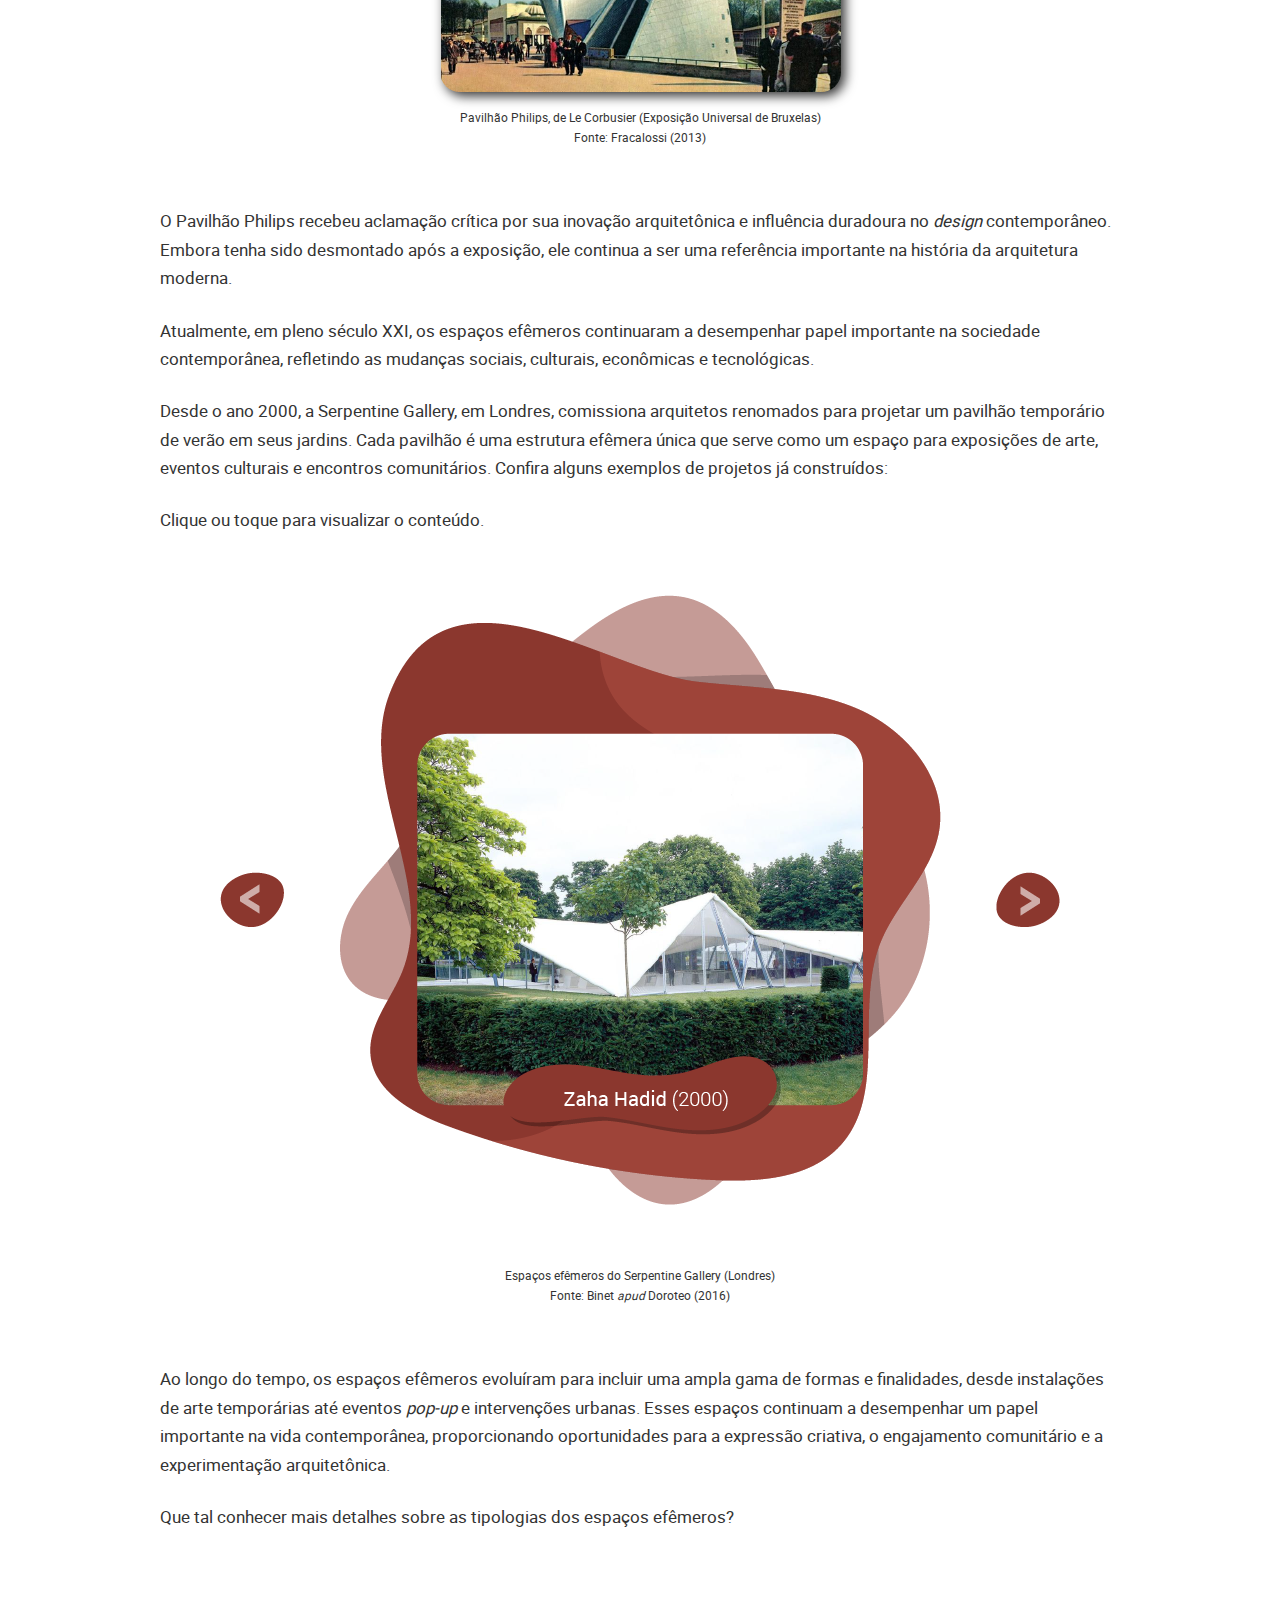
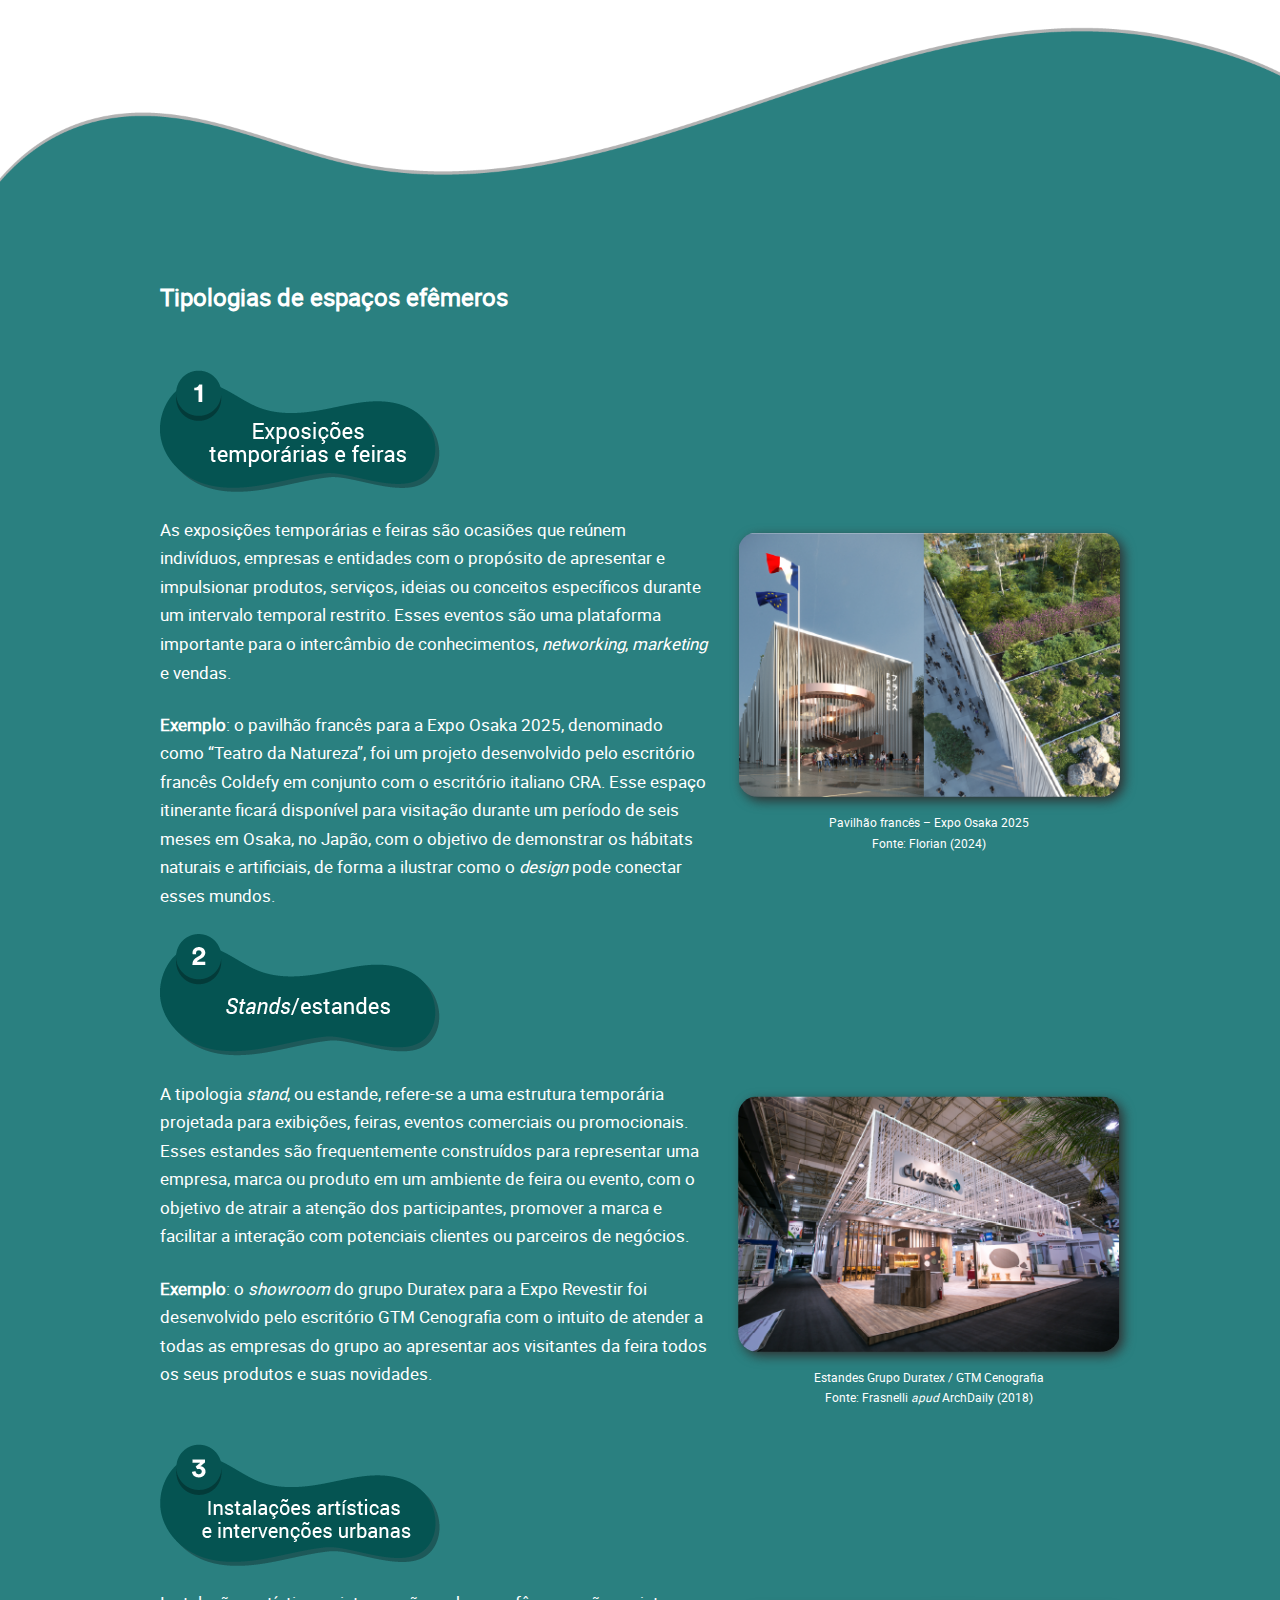
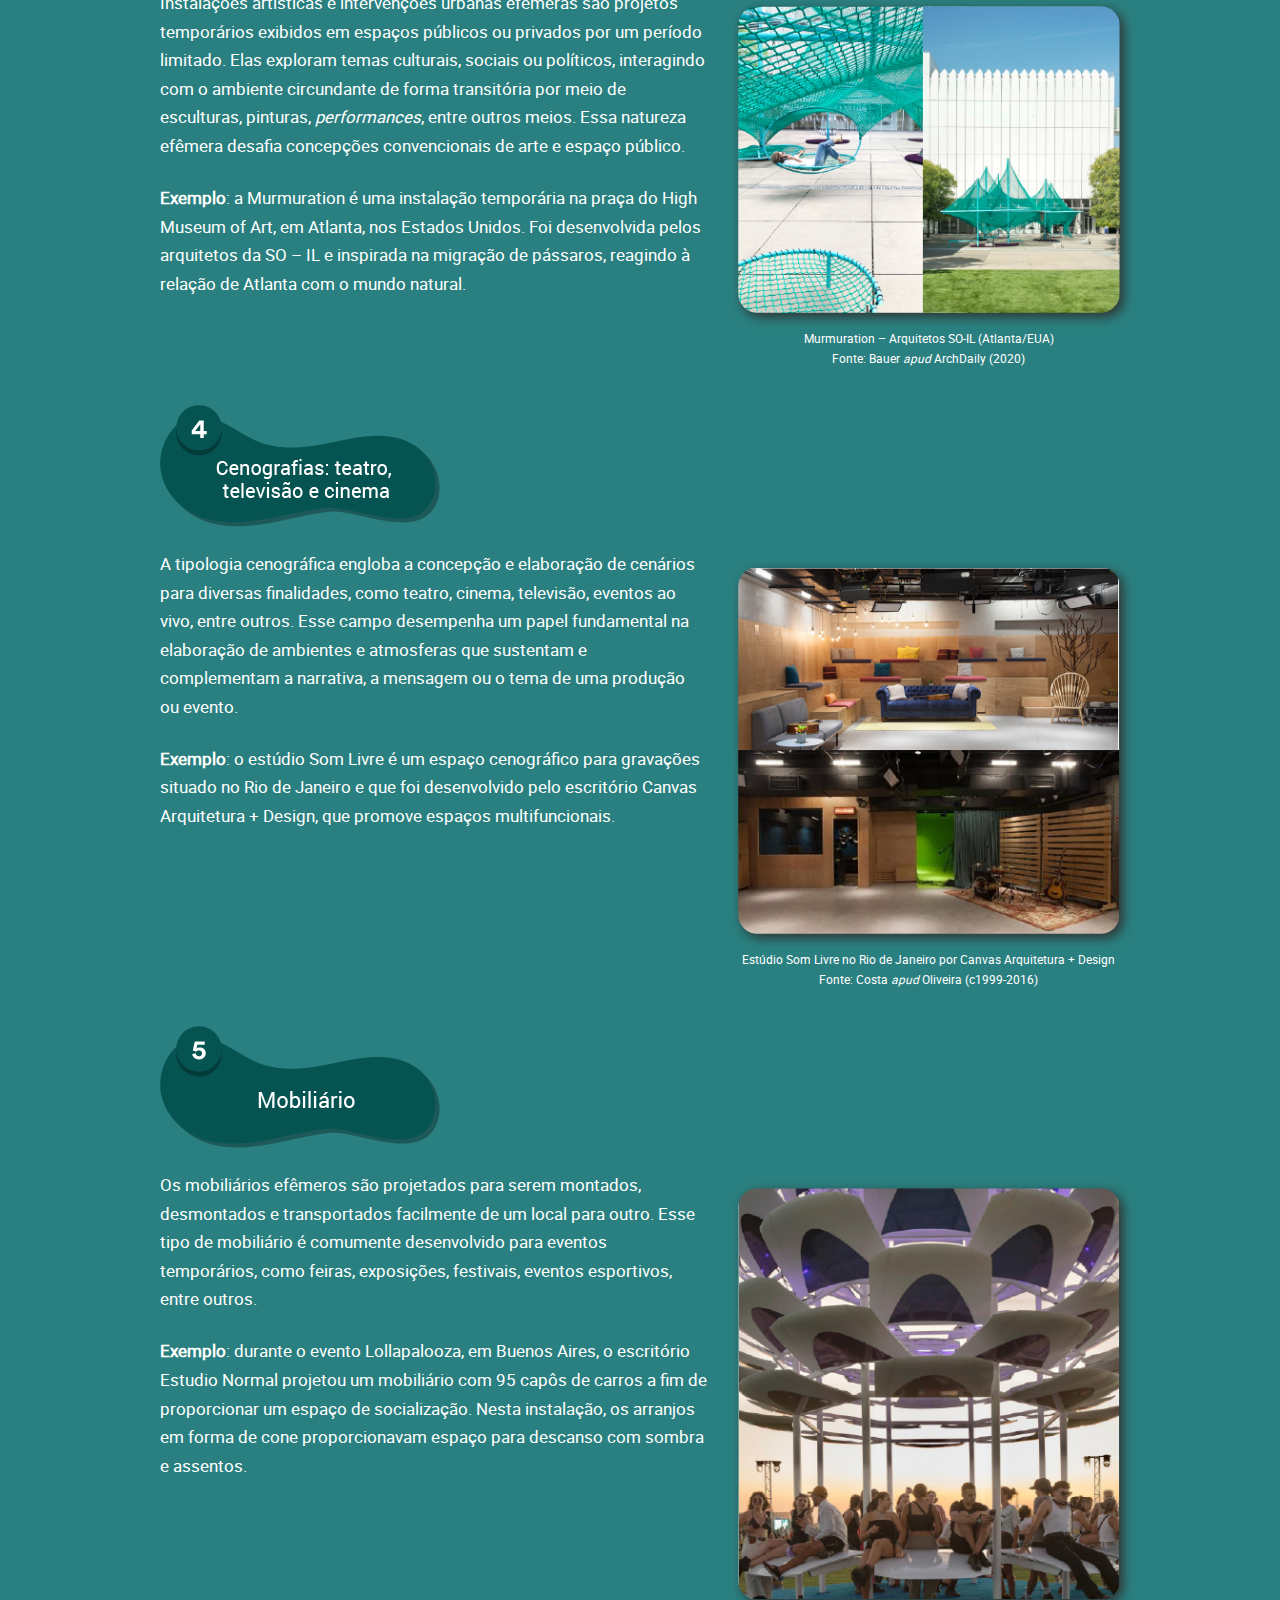
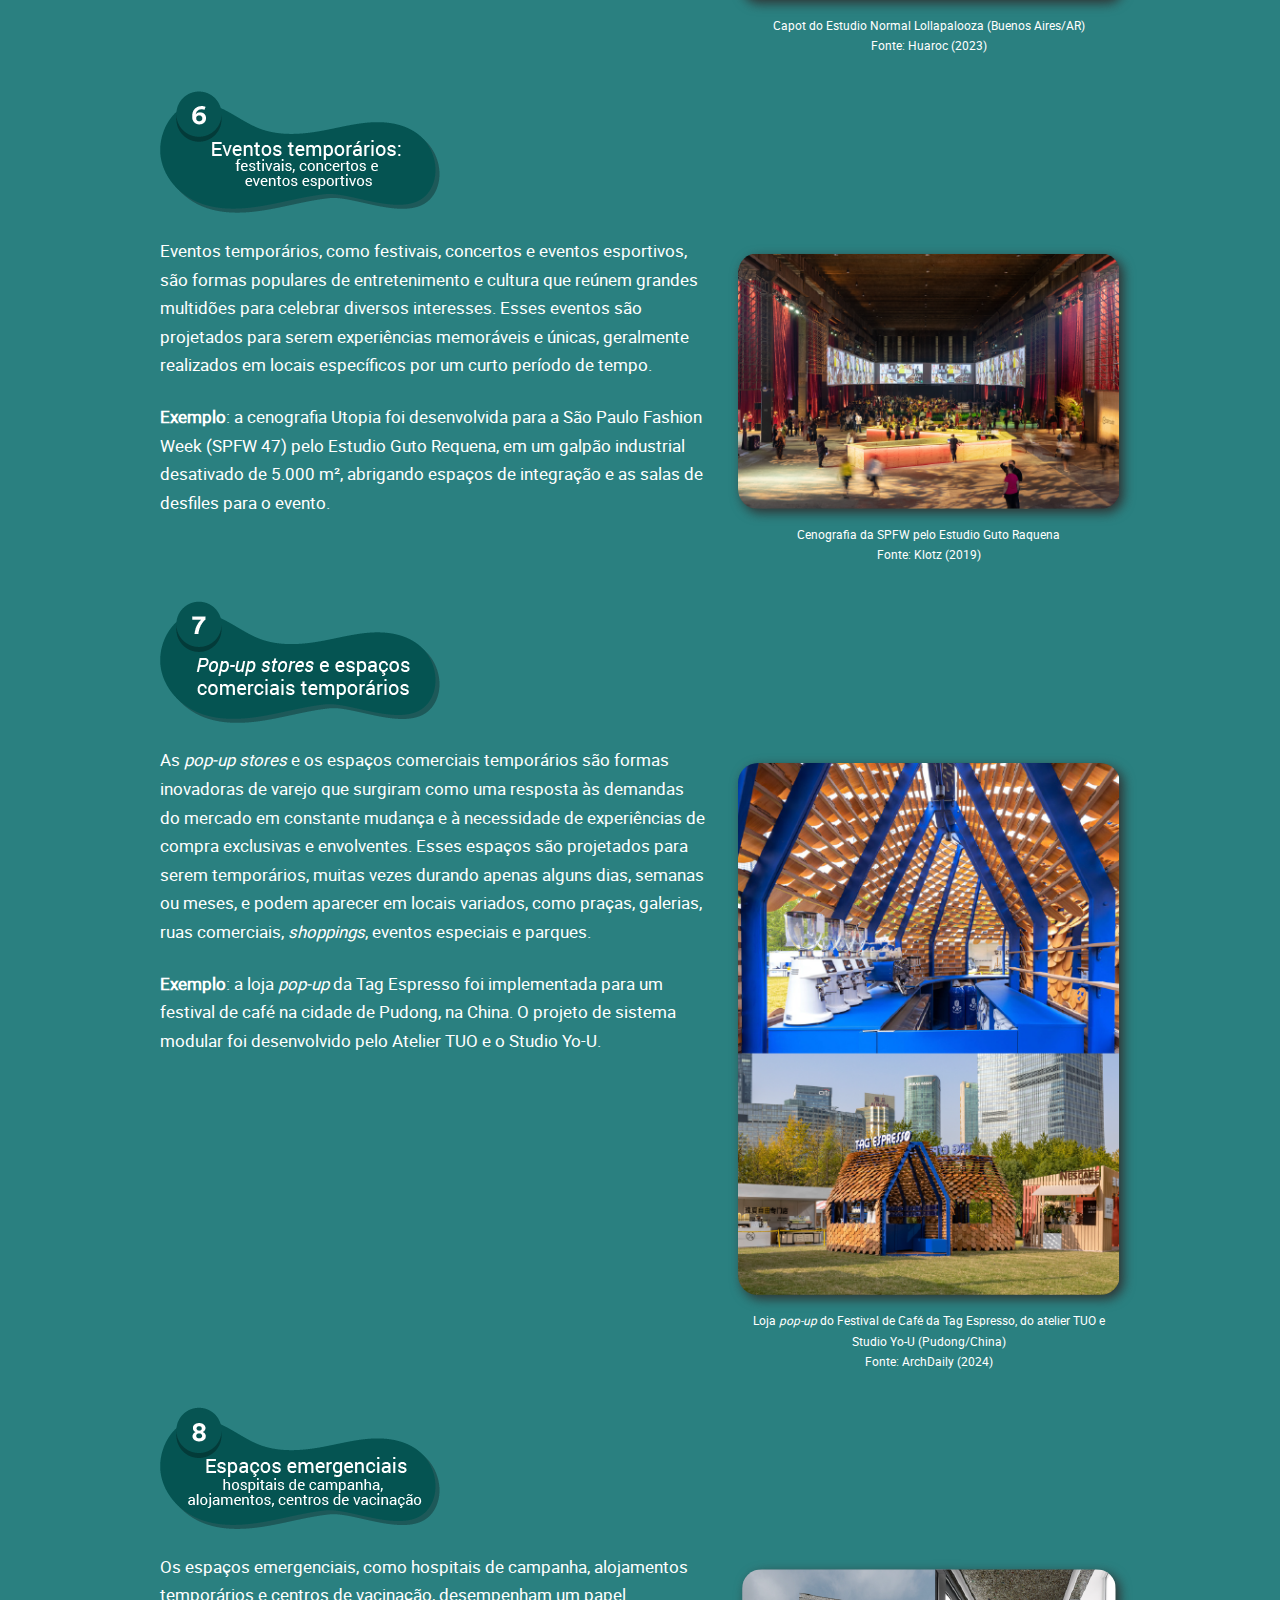
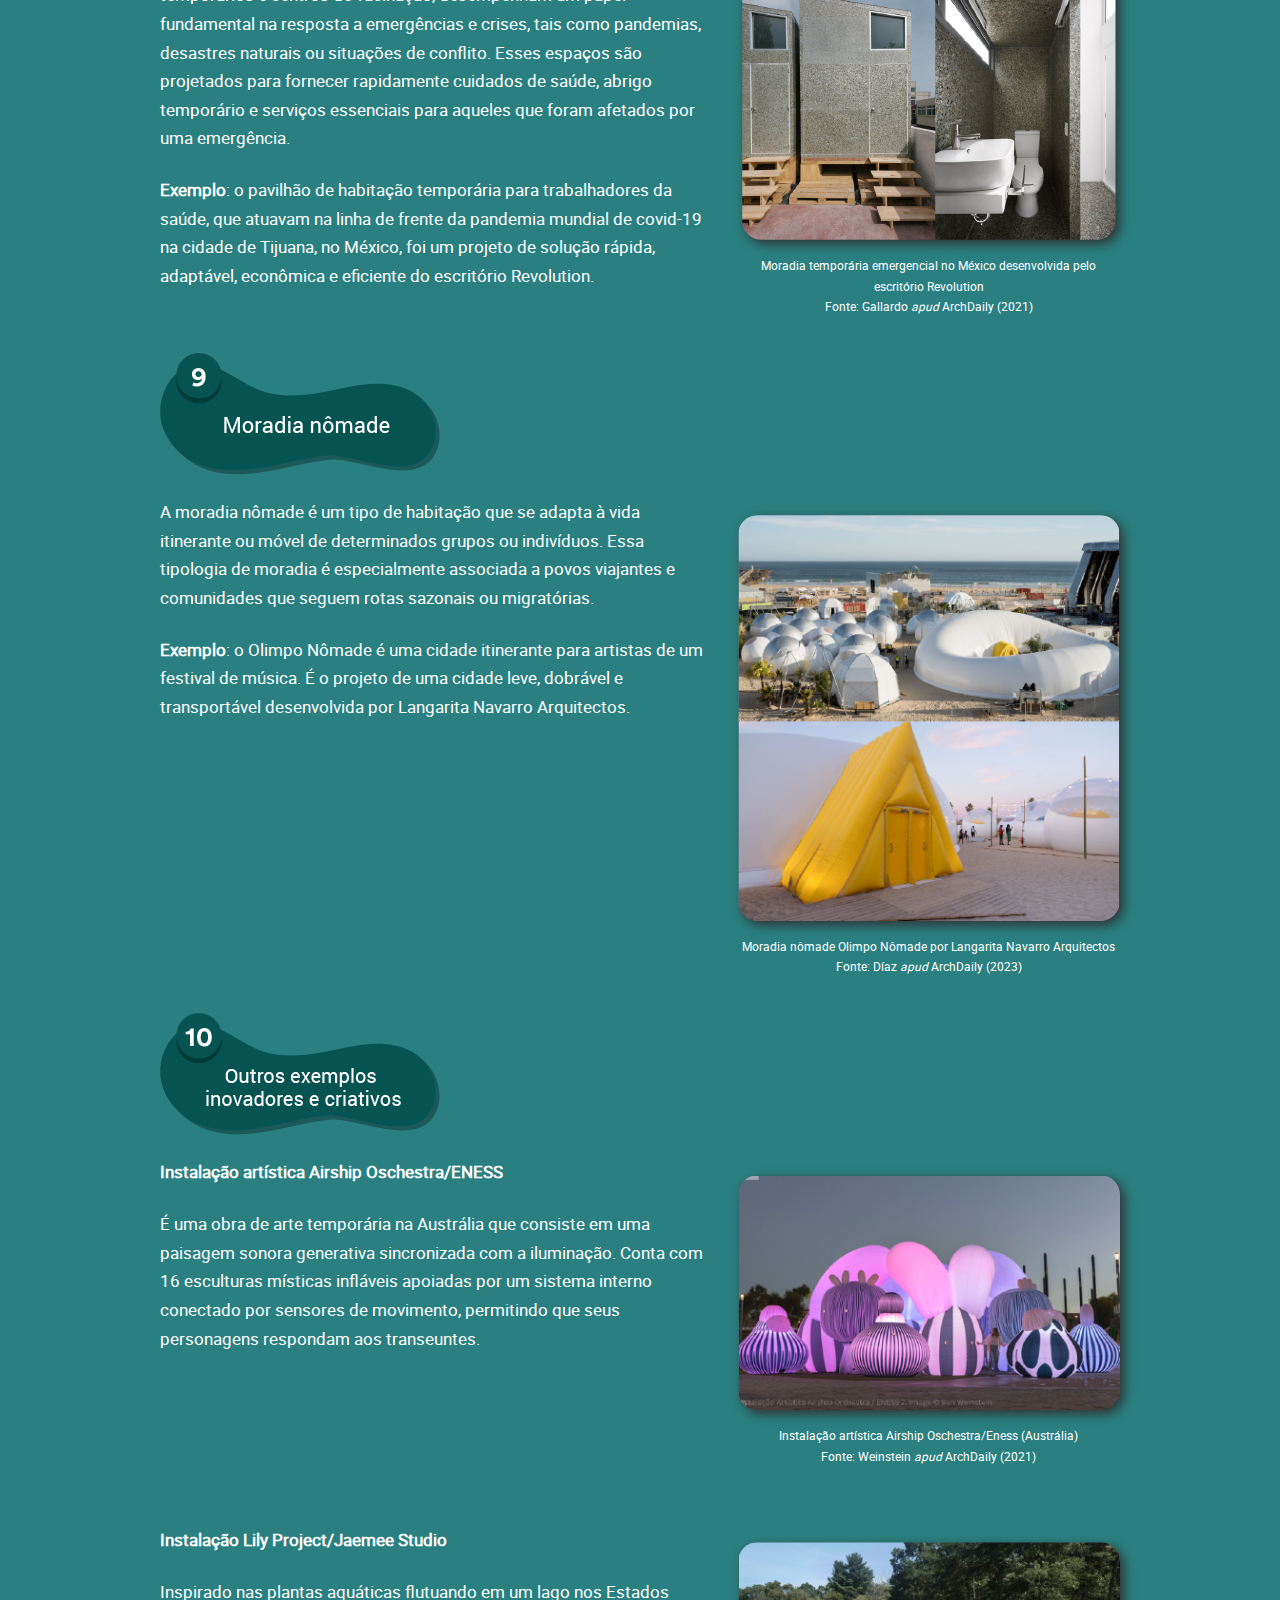
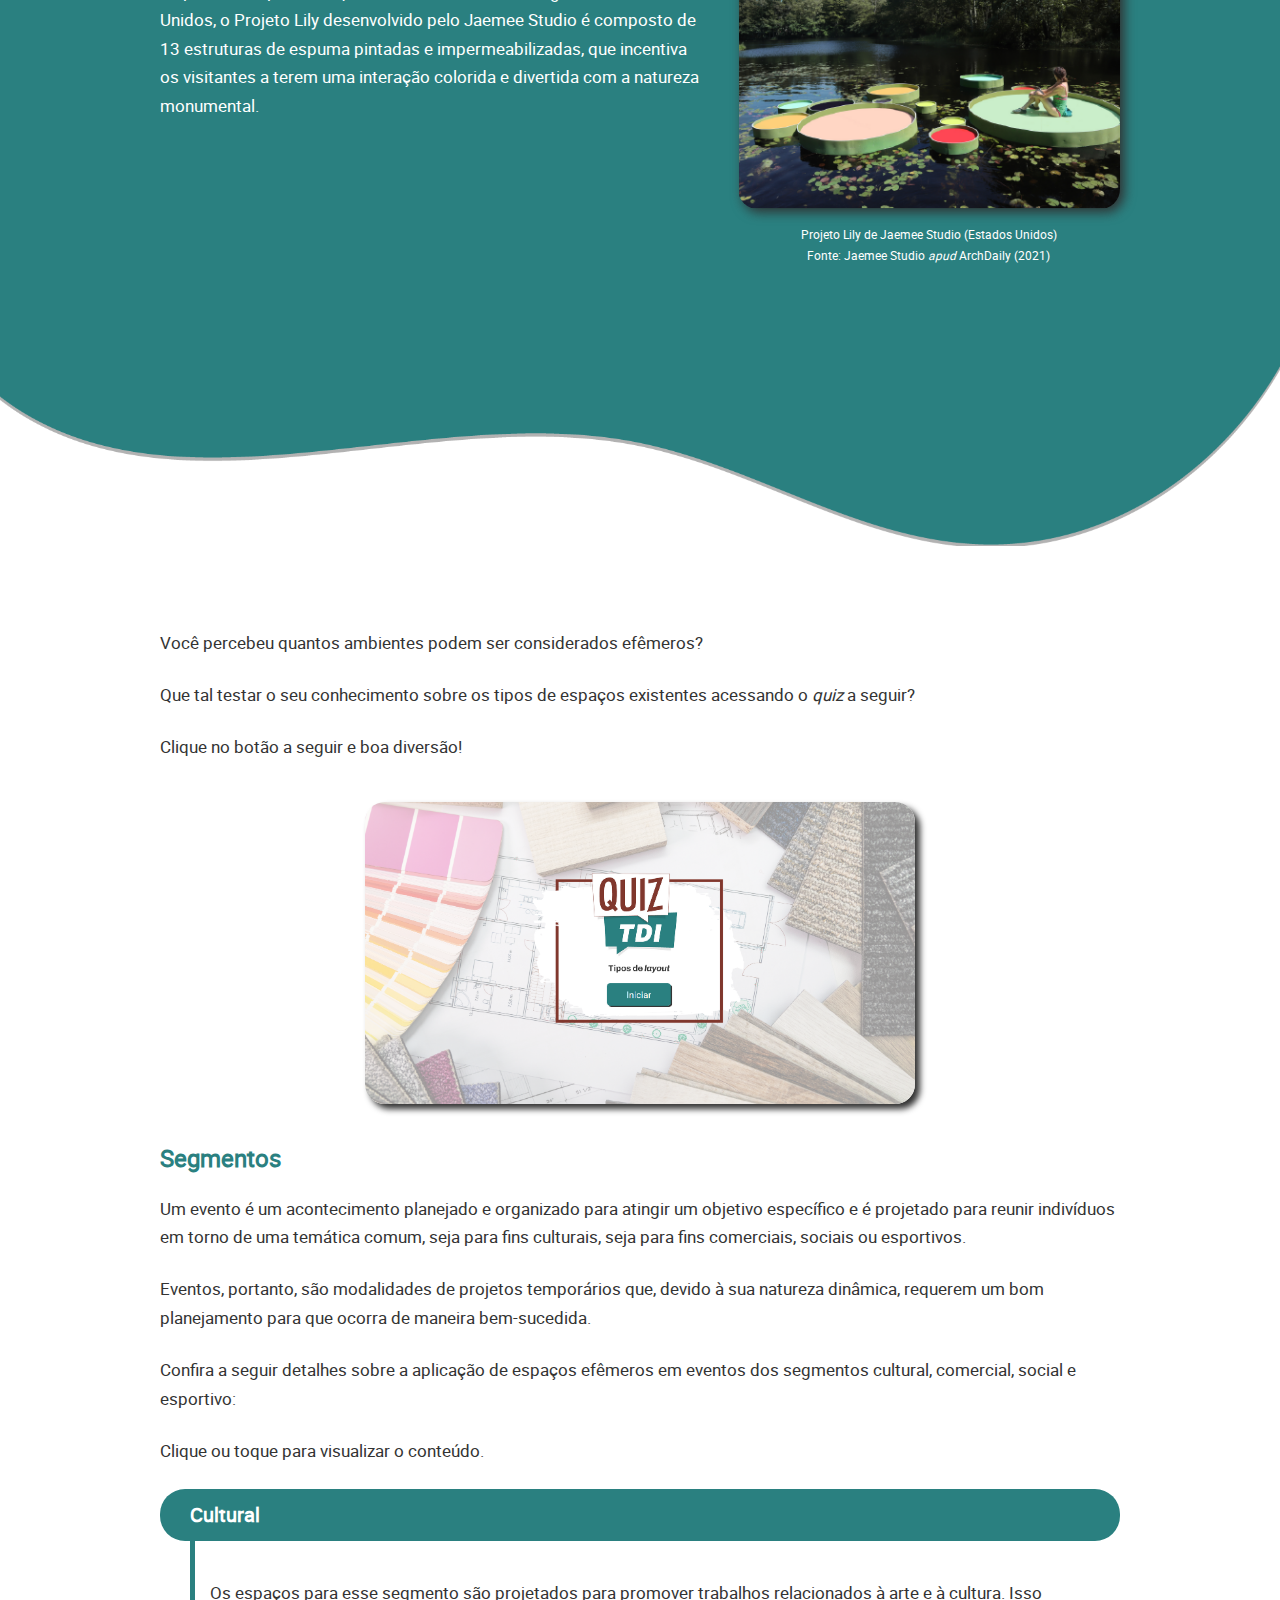
==== commit a28fb8e2: "ajustes" ====
--- a/01_efemeros/index.html
+++ b/01_efemeros/index.html
@@ -601,23 +601,30 @@
             <p>Você percebeu quantos ambientes podem ser considerados efêmeros?</p>
             <p class="no-print">Que tal testar o seu conhecimento sobre os tipos de espaços existentes acessando o <i>quiz</i> a seguir?</p>
             
-            <div class="no-print" aria-hidden="true">
+            <div class="link-oda no-print" aria-hidden="true">
               <p>Clique no botão a seguir e boa diversão!</p>
               <!--ESPERA ODA-->
               <style>
+                .link-oda a{
+                  display: block;
+                  max-width: 550px !important;
+                  margin: 40px auto;
+                  
+                }
+
                 .quiz-oda {
                   transform: scale(1);
-                  transition: 0.25s;
+                  transition: all 0.3s;
+                  box-shadow: #333 5px 5px 6px;
+                  border-radius: 20px;
                 }
 
                 .quiz-oda:hover {
                   transform: scale(1.05);
-                  transition: 0.25s;
                 }
               </style>
               <a href="ODA/QUIZ/index.html" target="_blank">
-                <img src="ODA/QUIZ/thumb.png" class="img-responsive quiz-oda" alt=""
-                  style="box-shadow: #333 5px 5px 6px; max-width: 550px; margin: auto;">
+                <img src="ODA/QUIZ/thumb.png" class="img-responsive quiz-oda">
               </a>
 
             </div>
--- a/01_efemeros/css/custom.css
+++ b/01_efemeros/css/custom.css
@@ -295,6 +295,9 @@
 }
 
 @media screen and (max-width: 1200px) {
+  body{
+    background-image: none;
+  }
   .bloco1{
     background: none;
   }
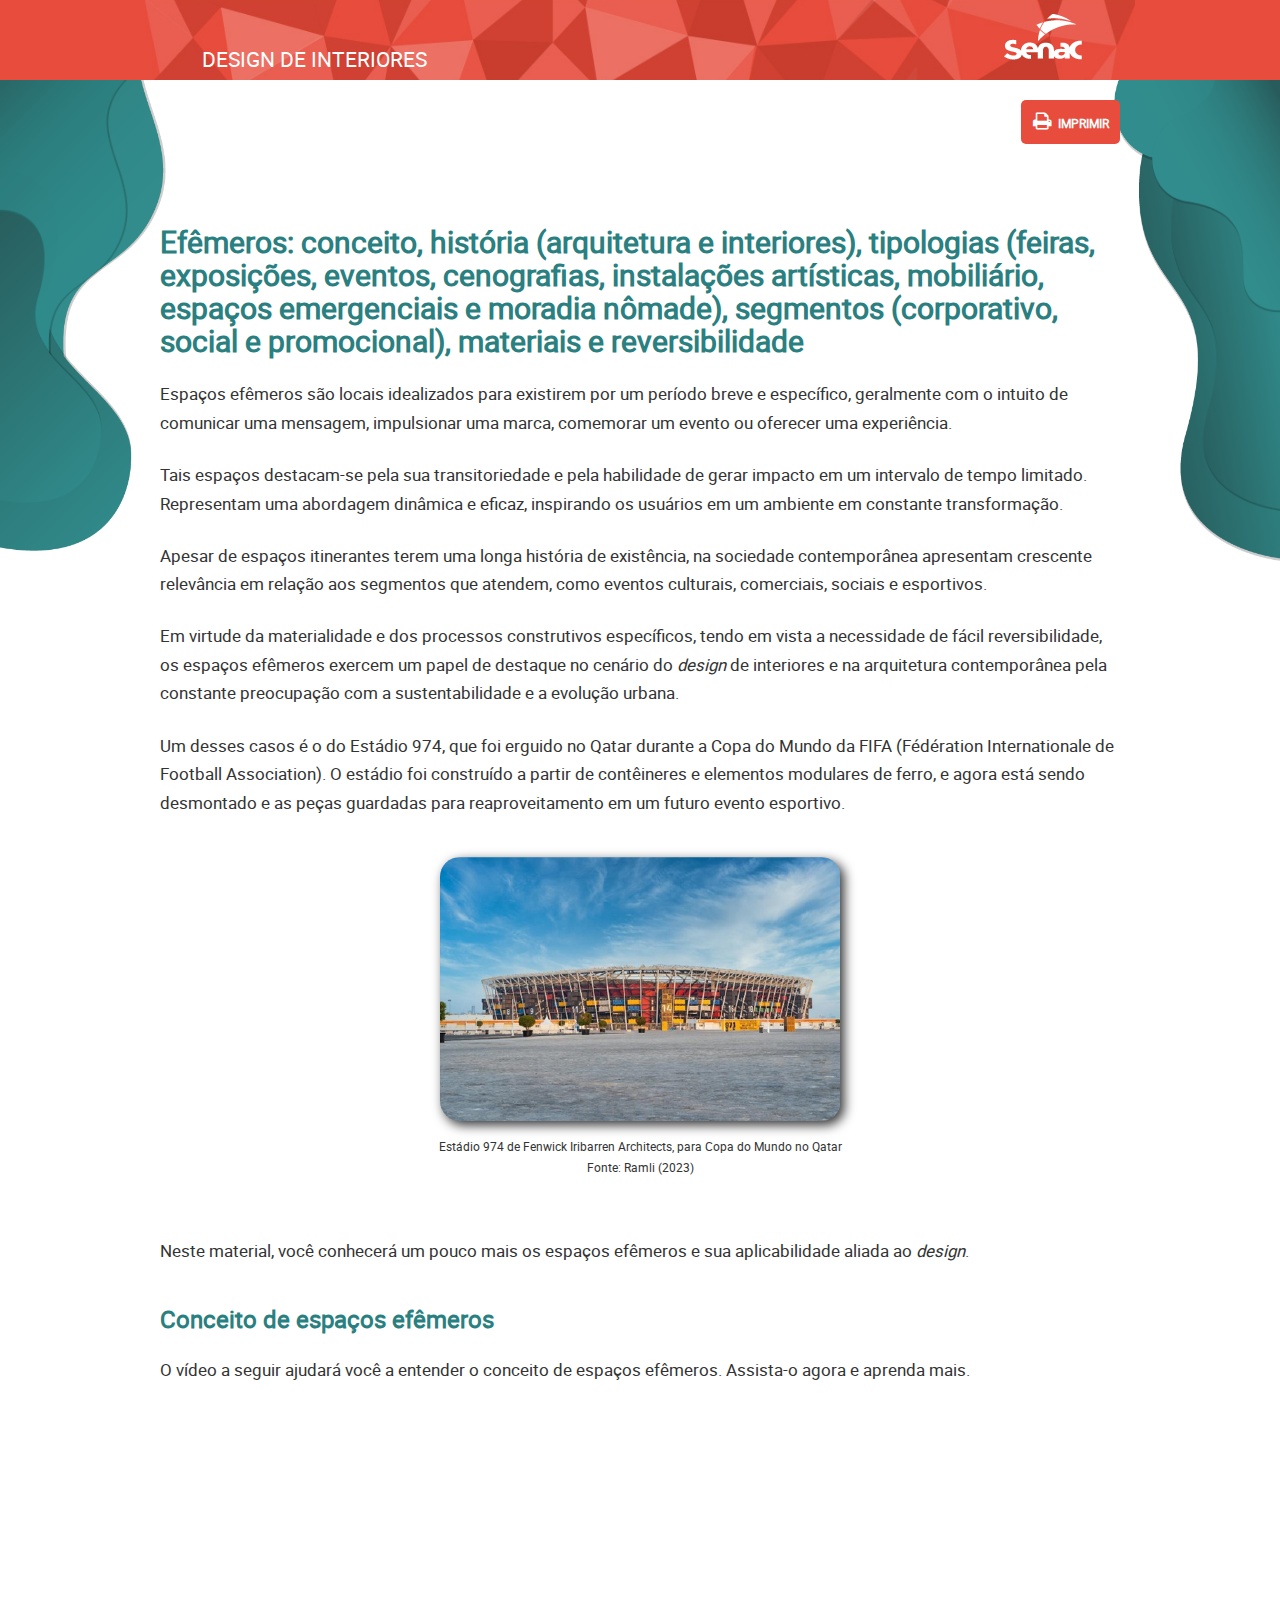
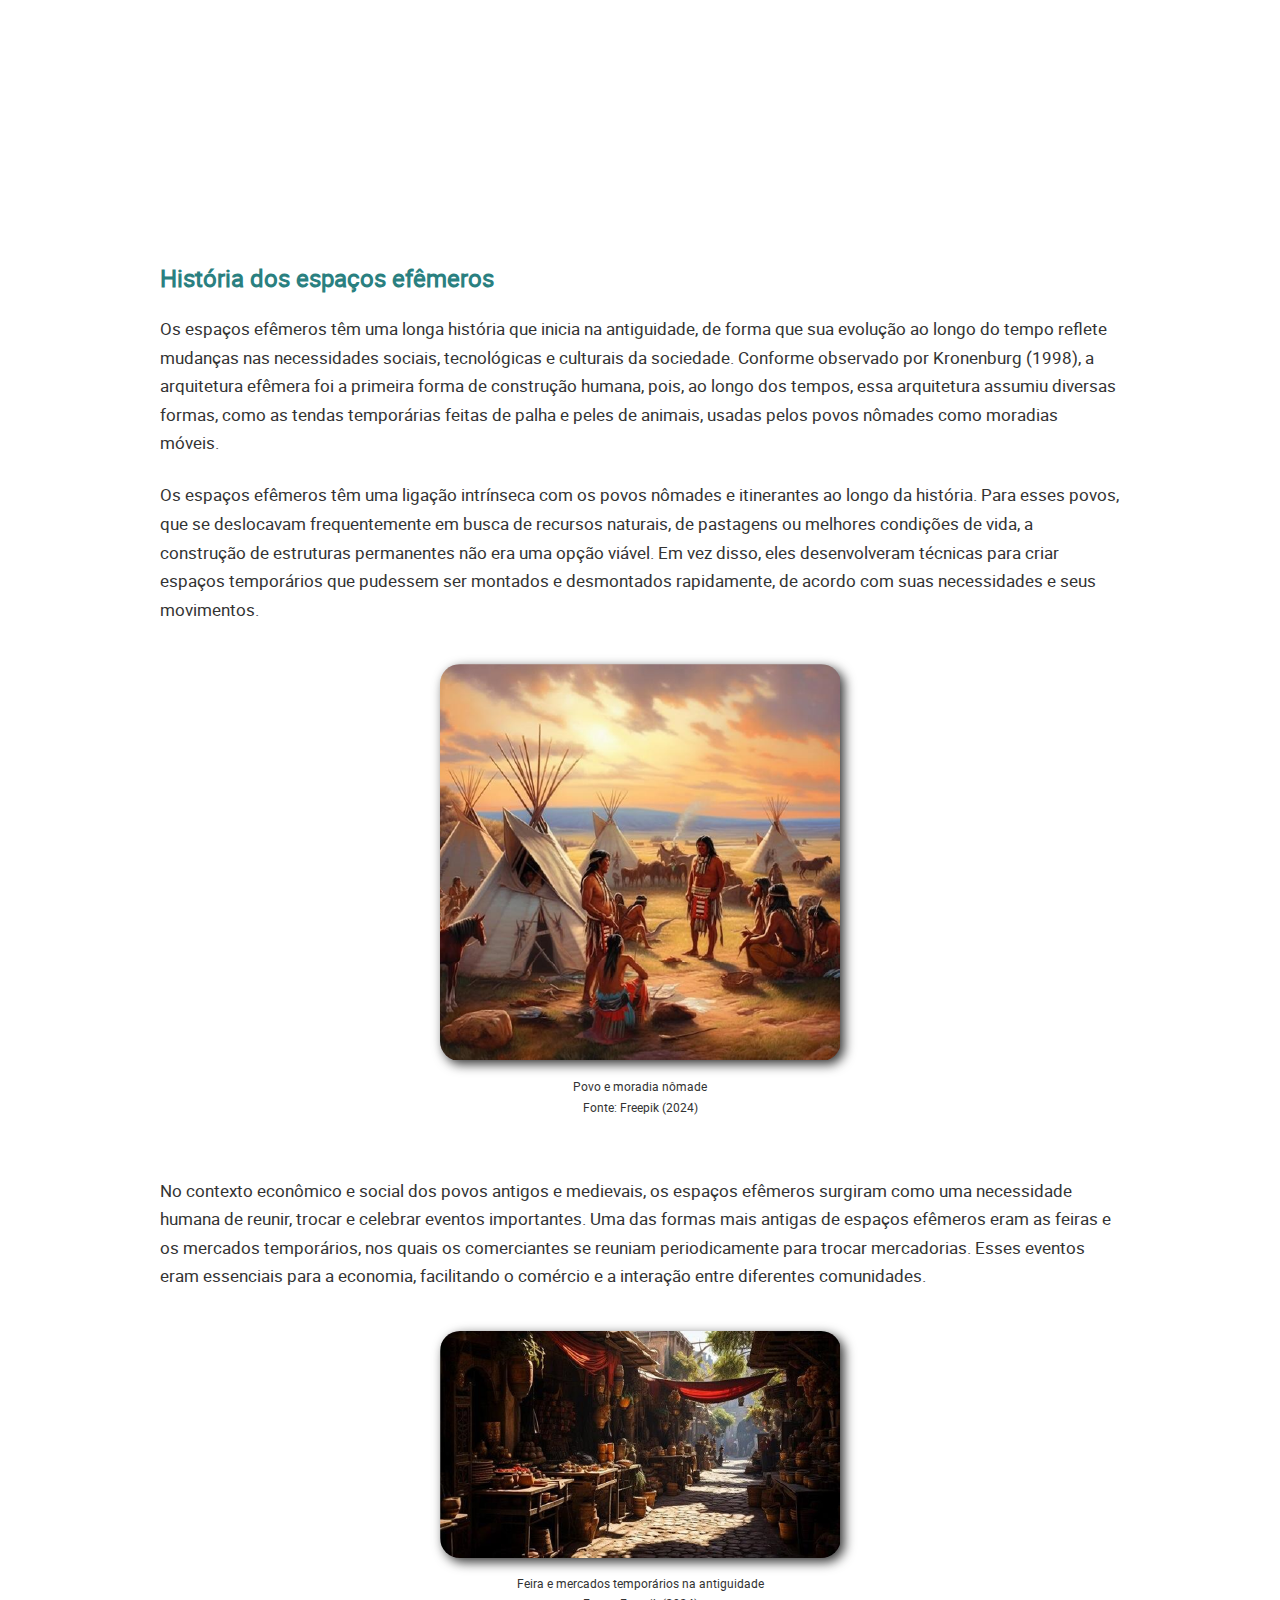
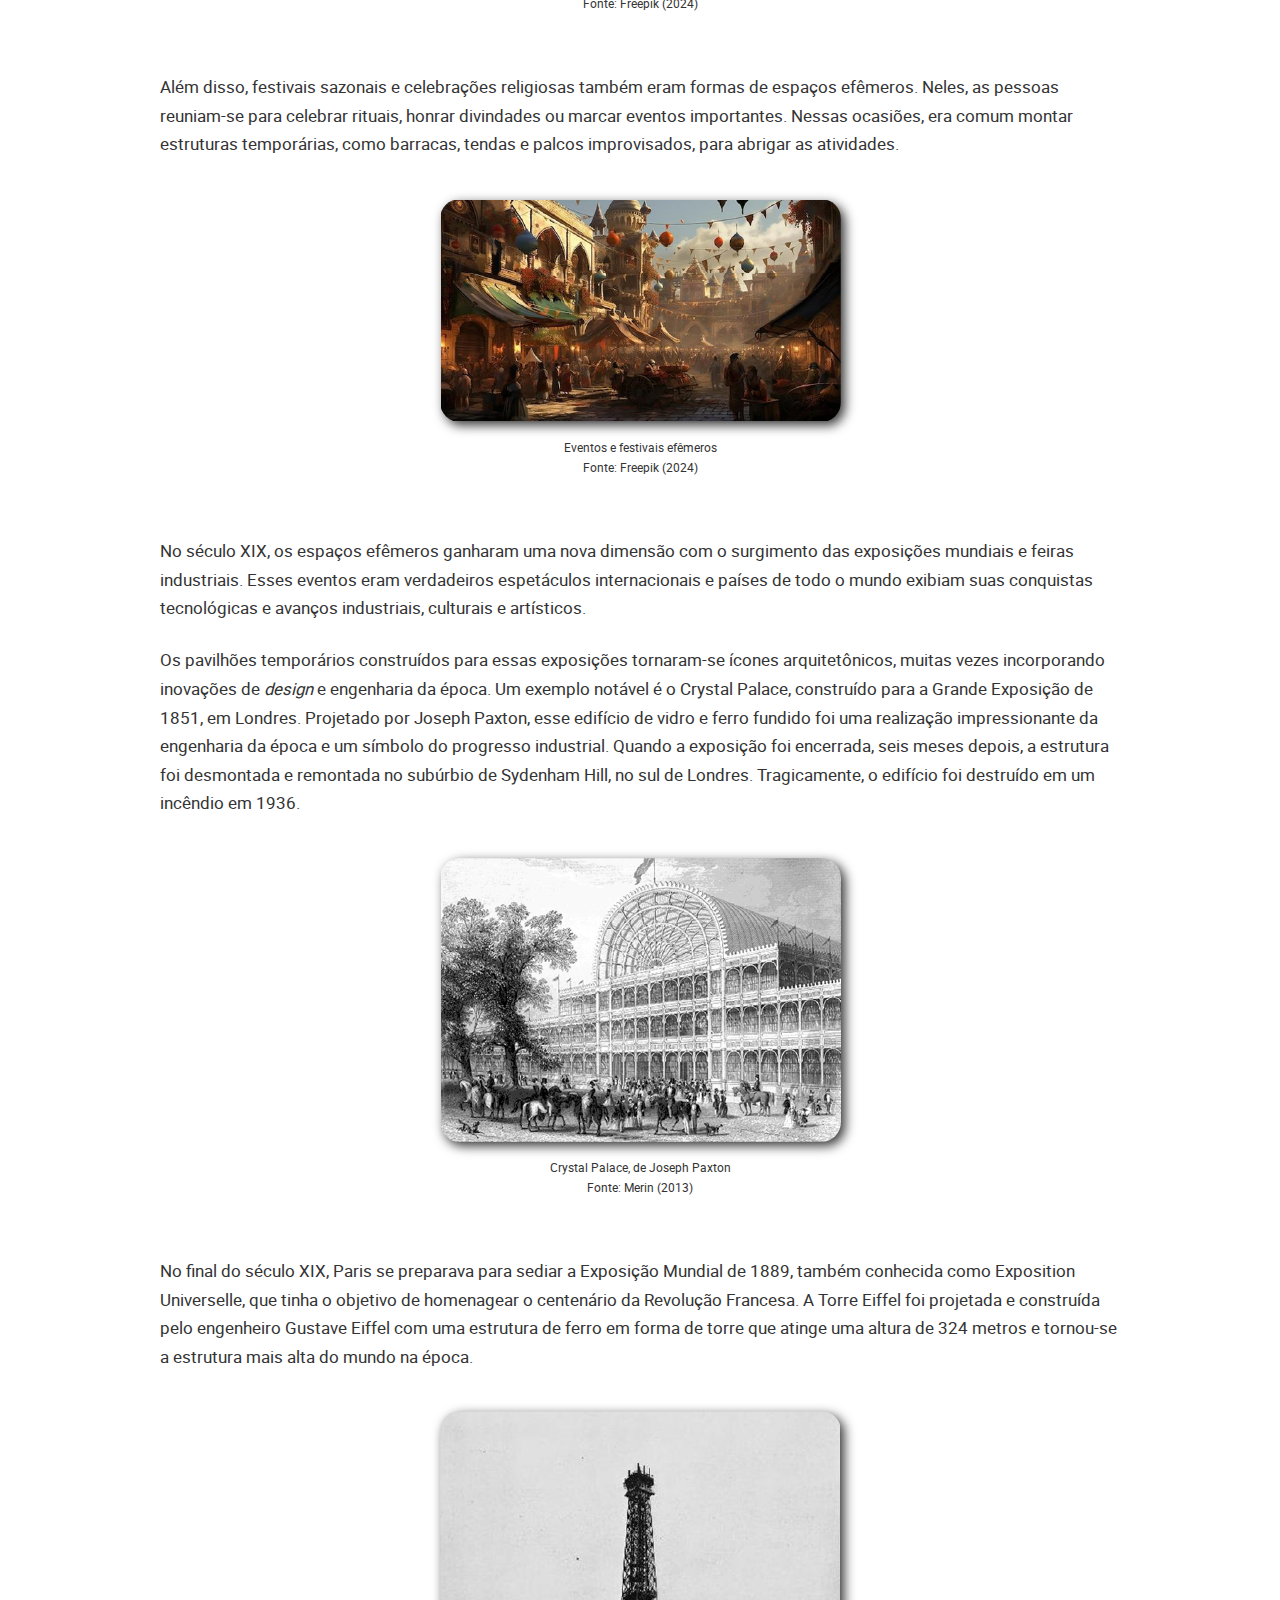
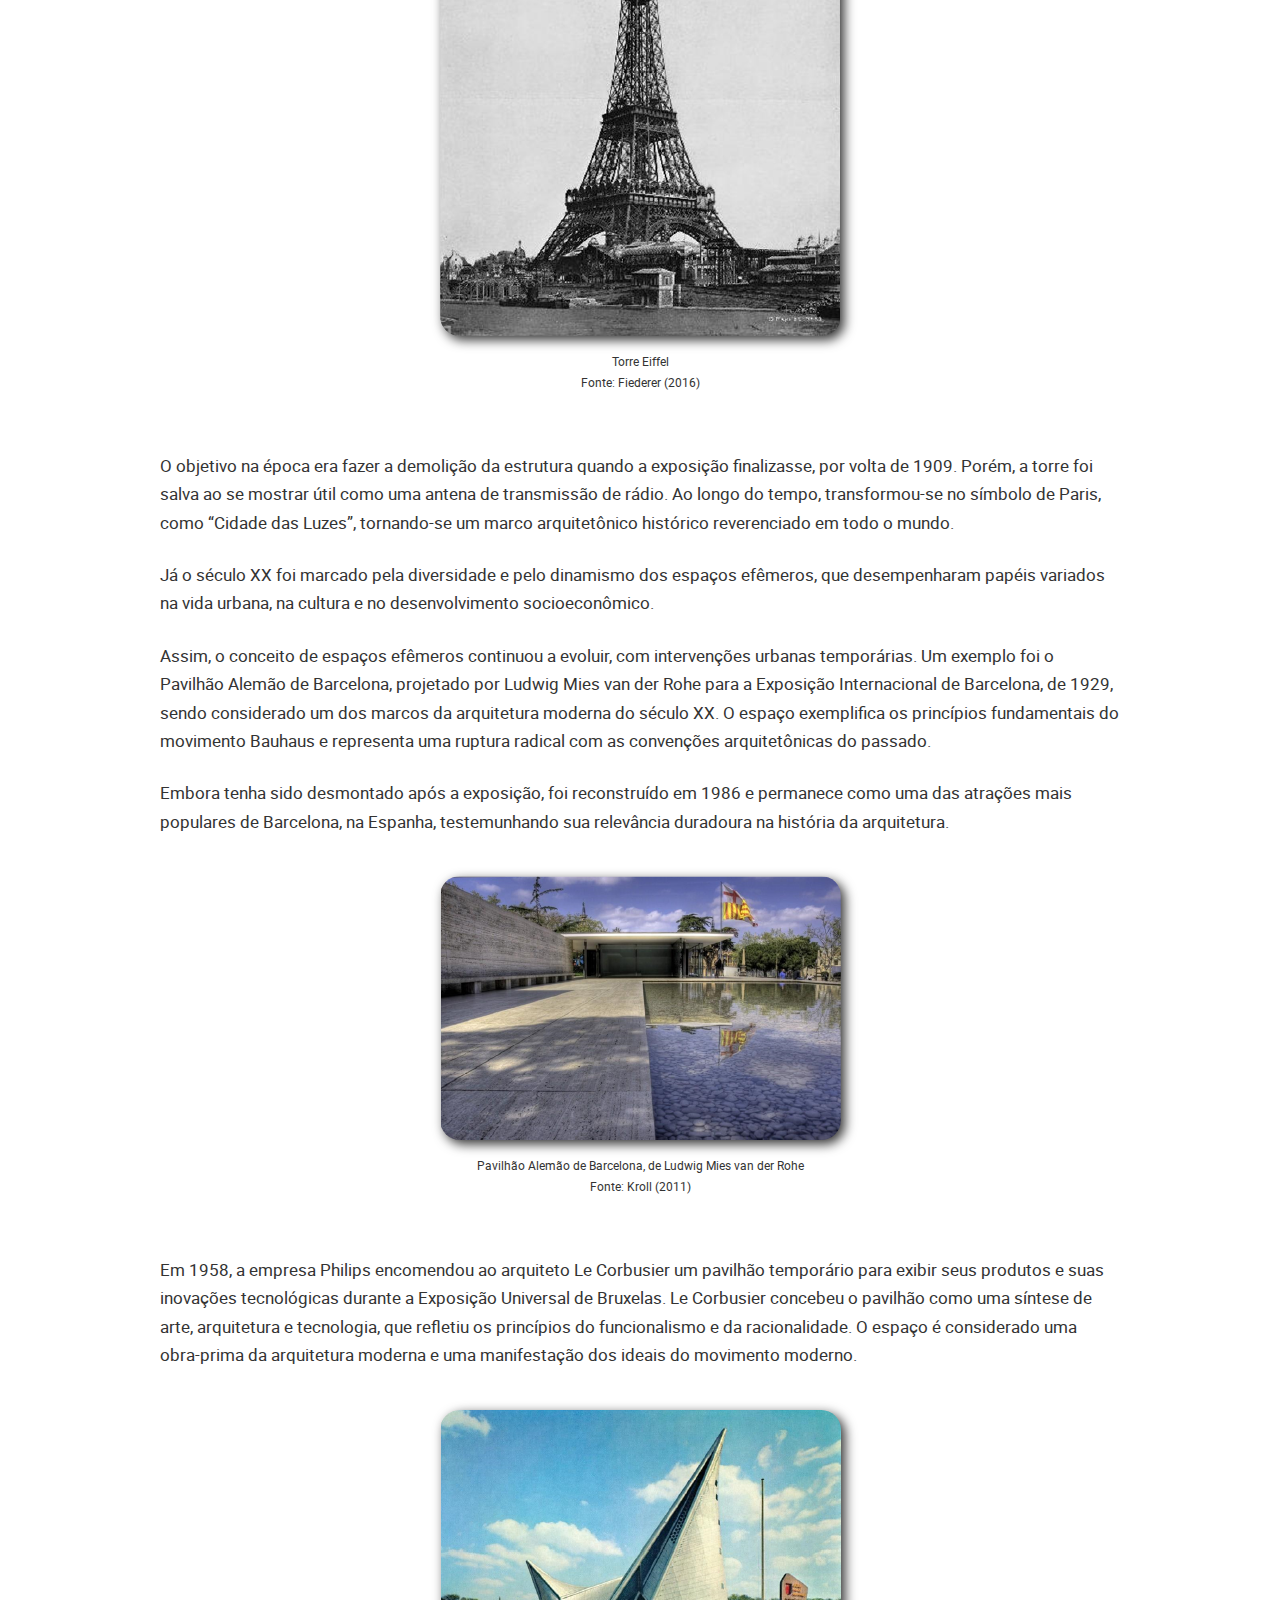
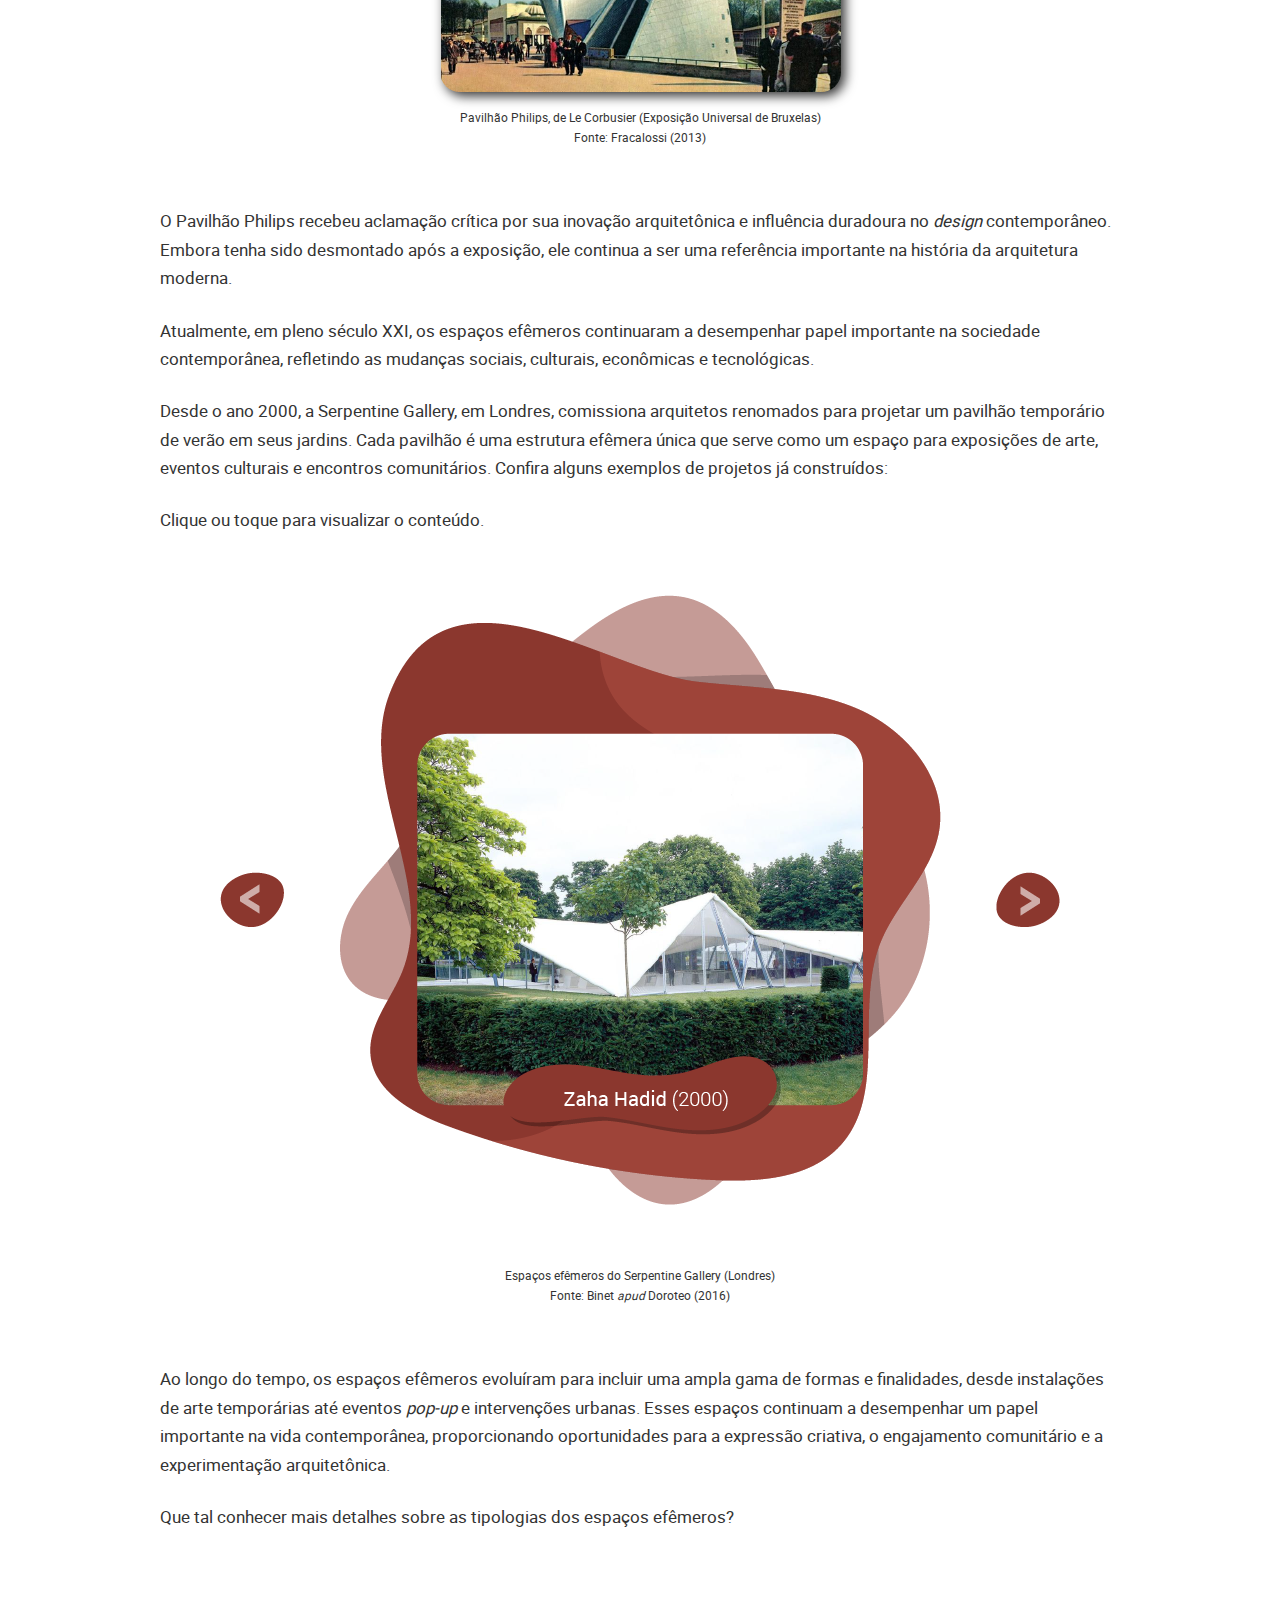
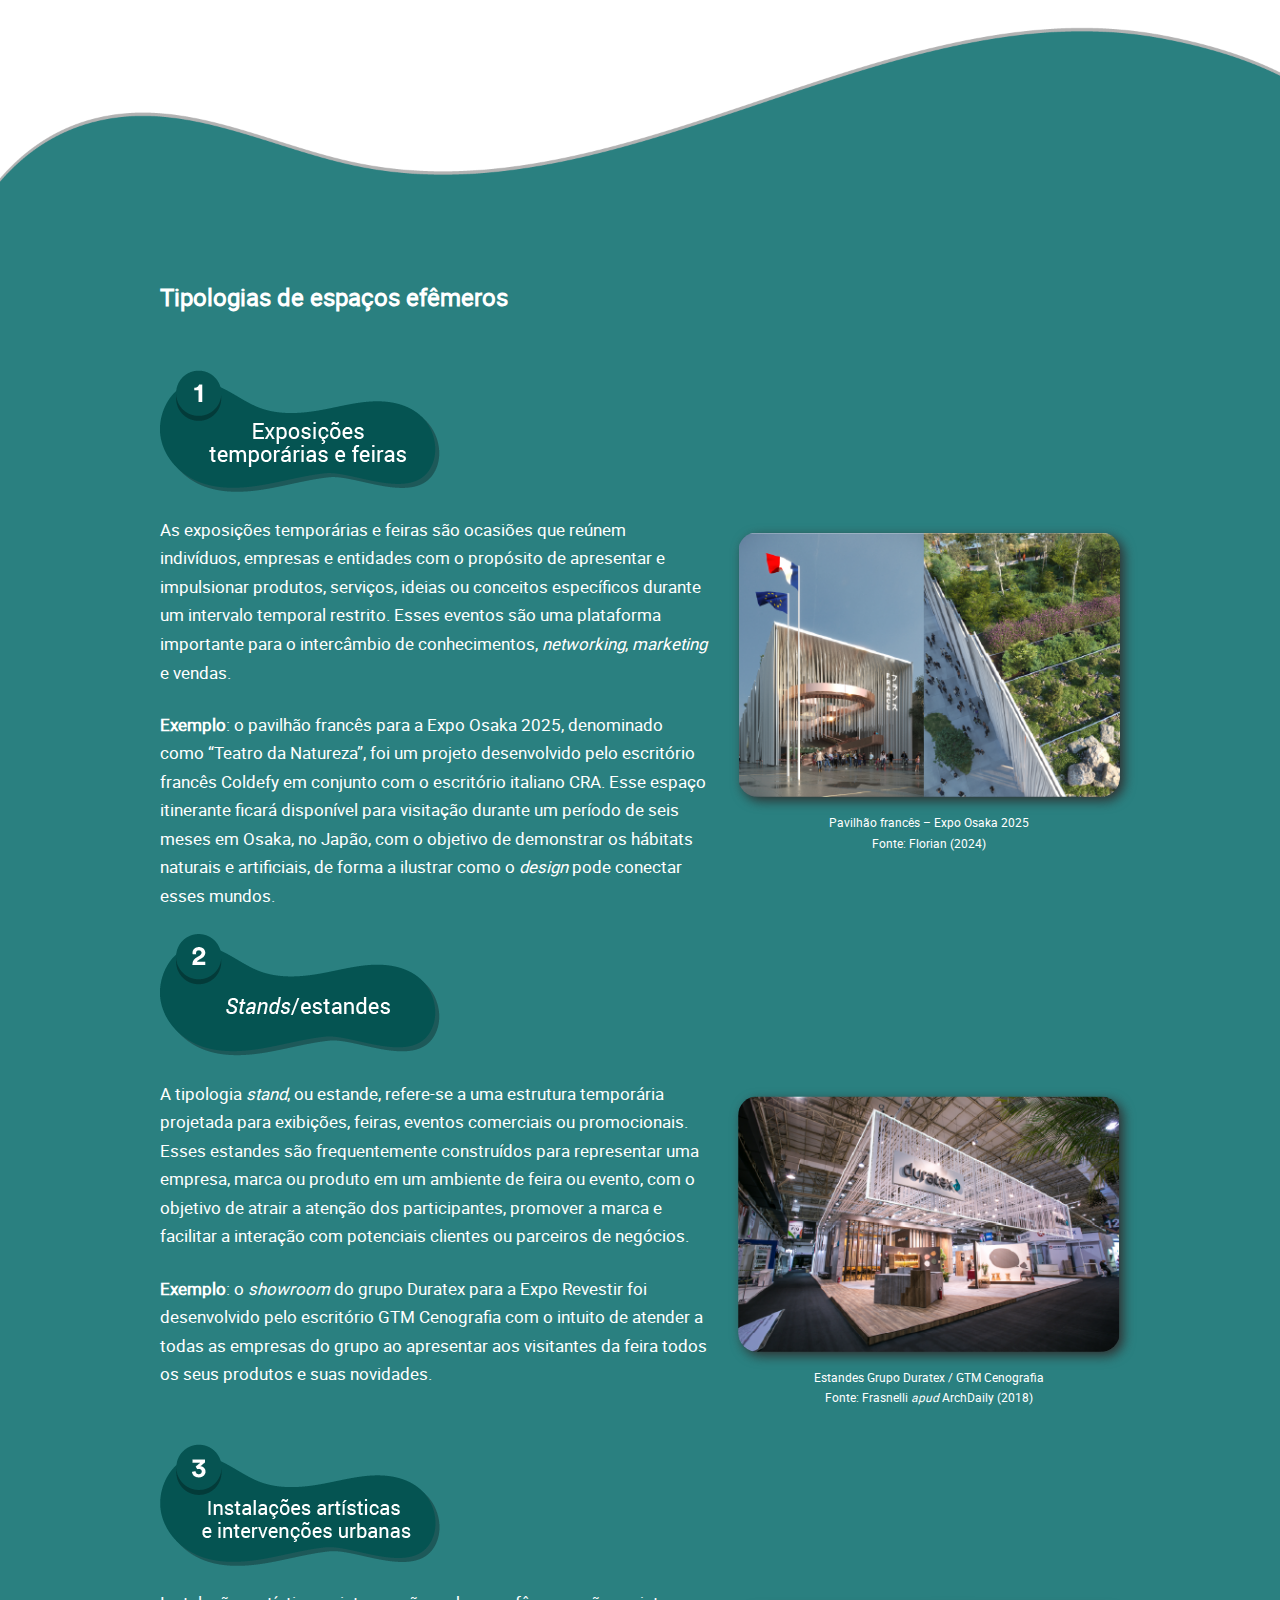
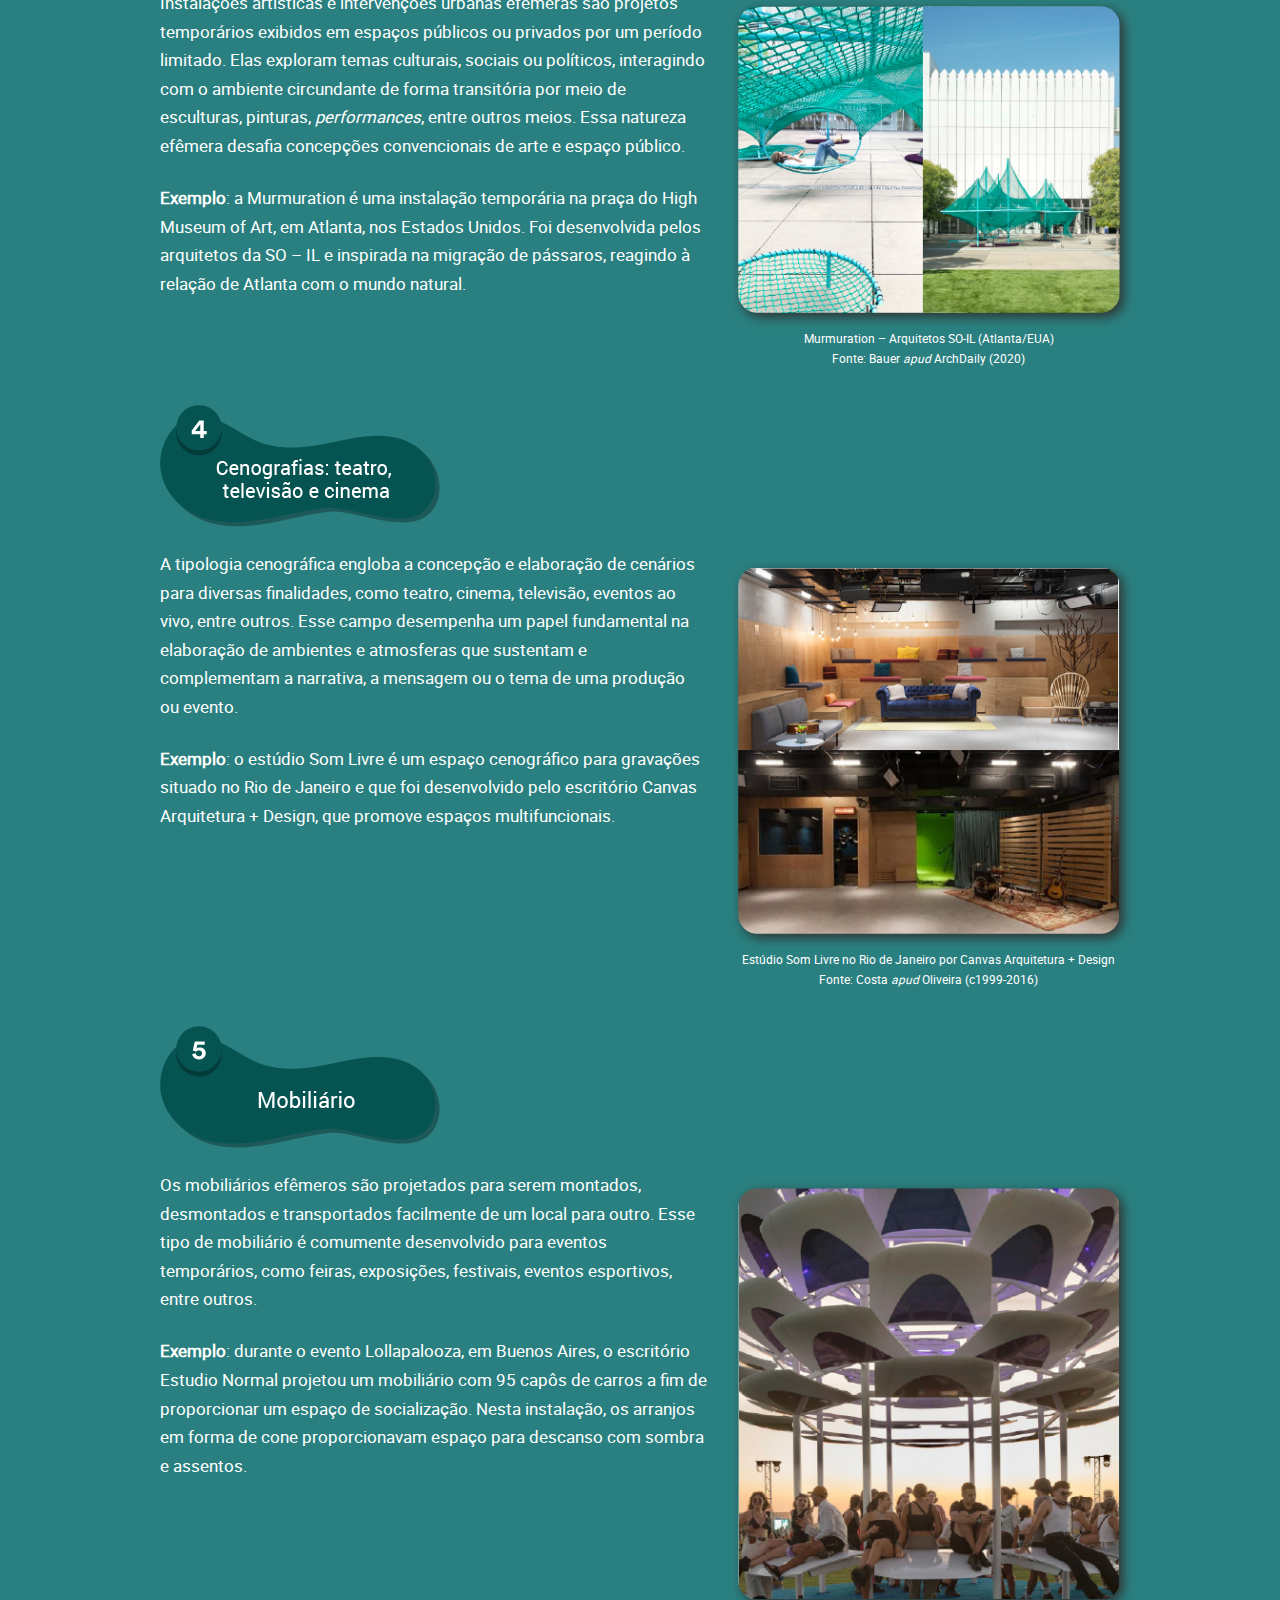
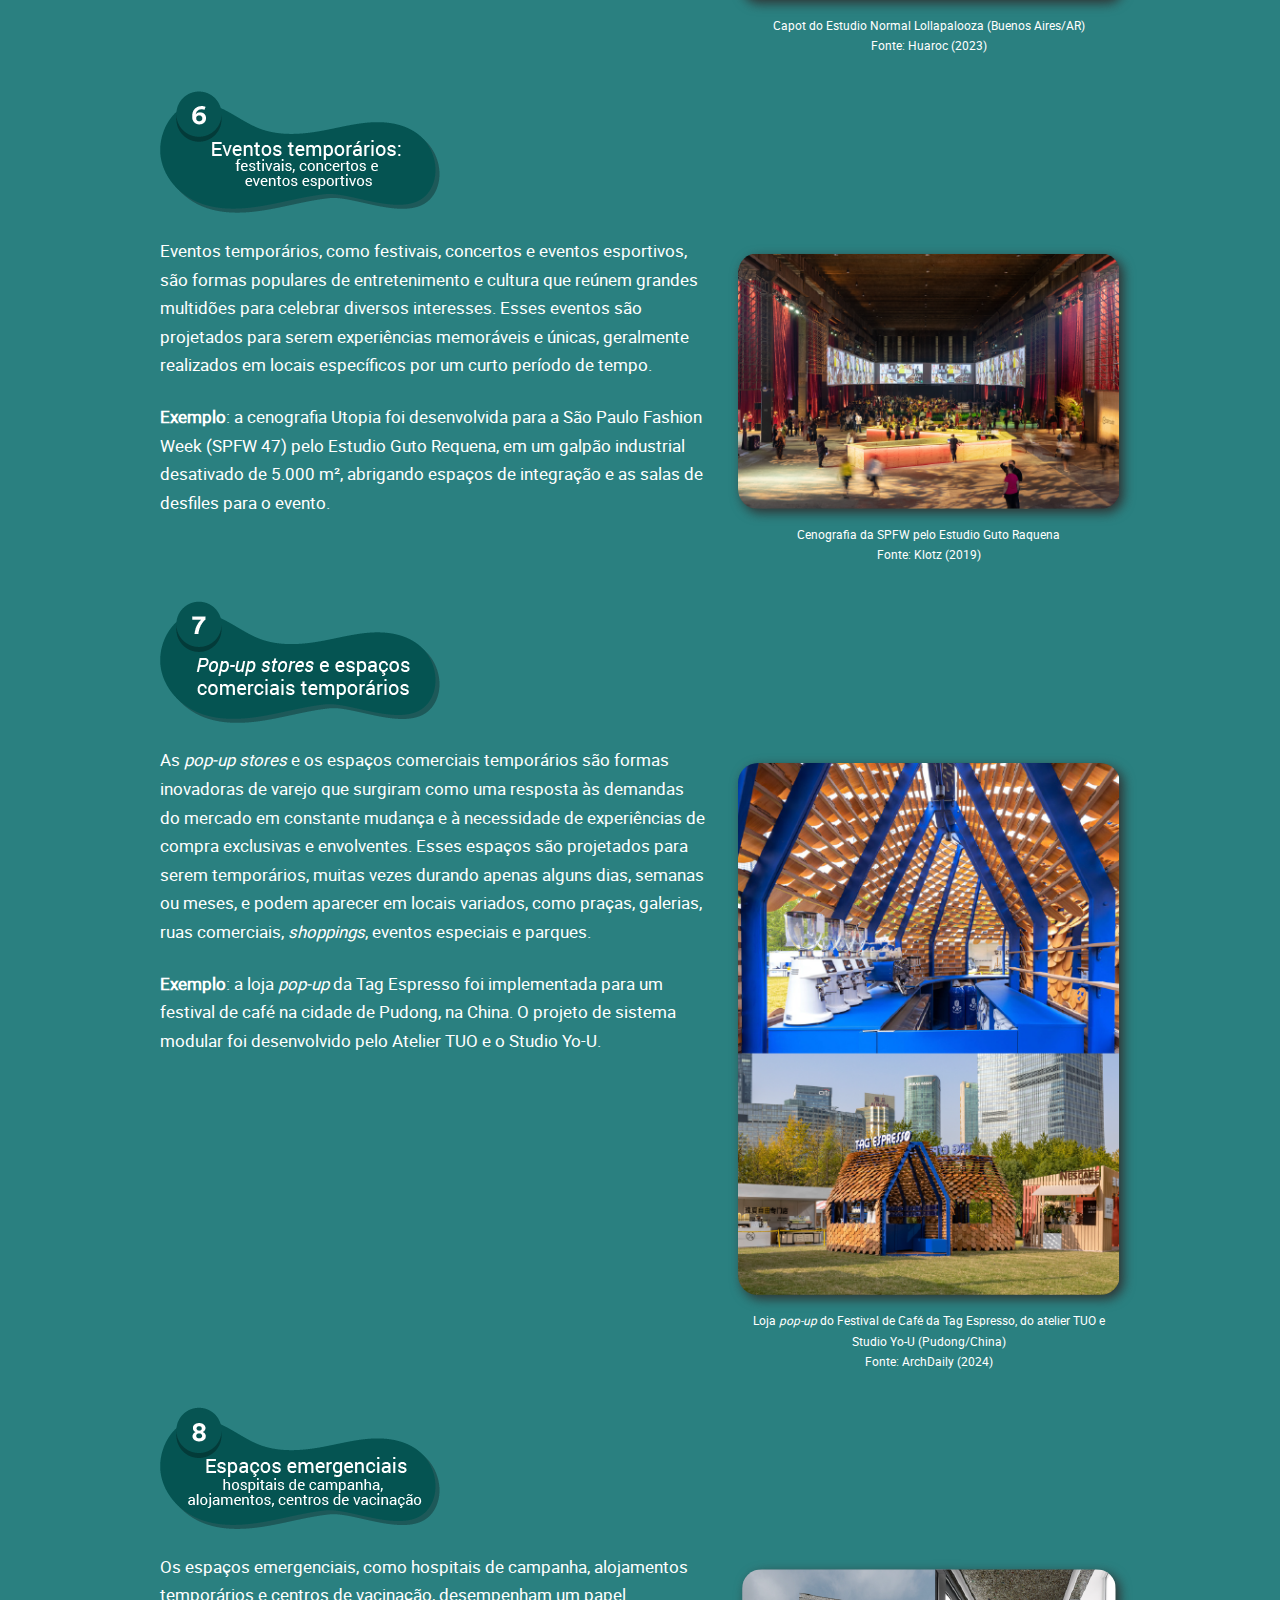
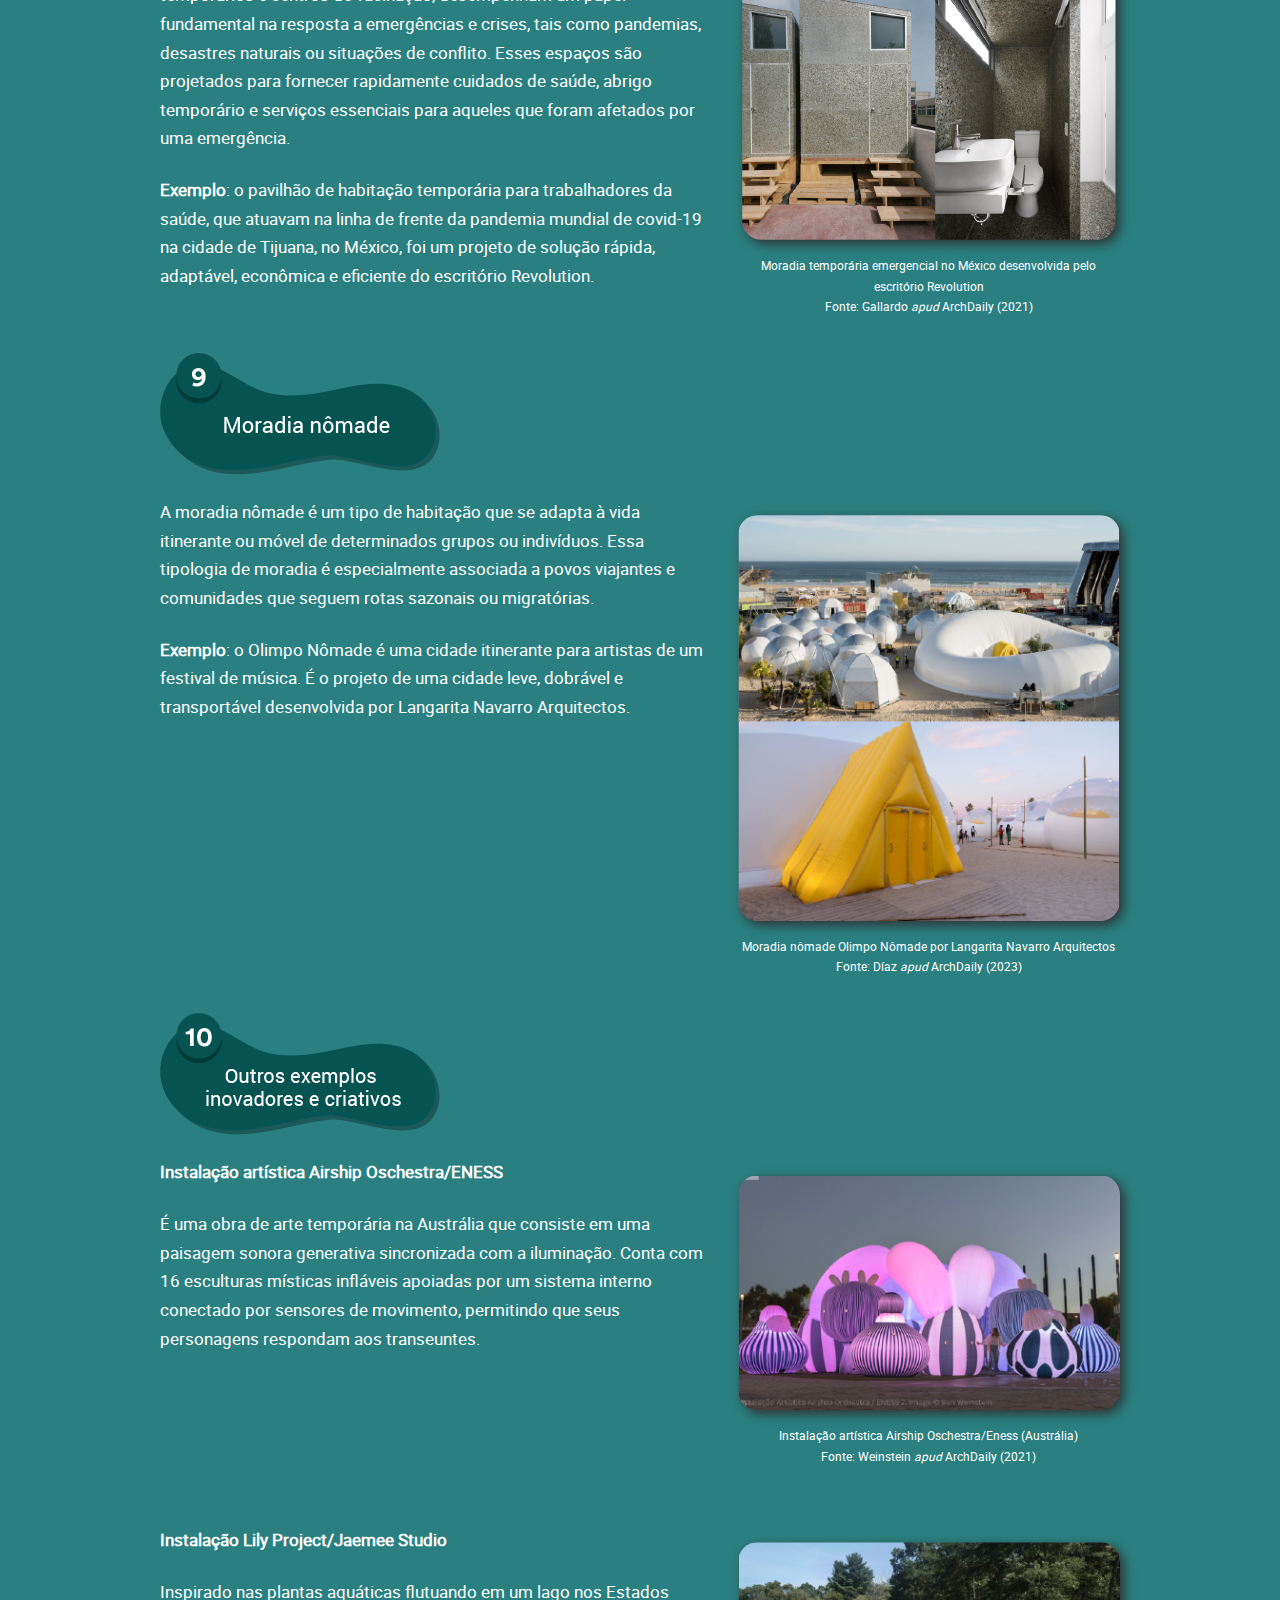
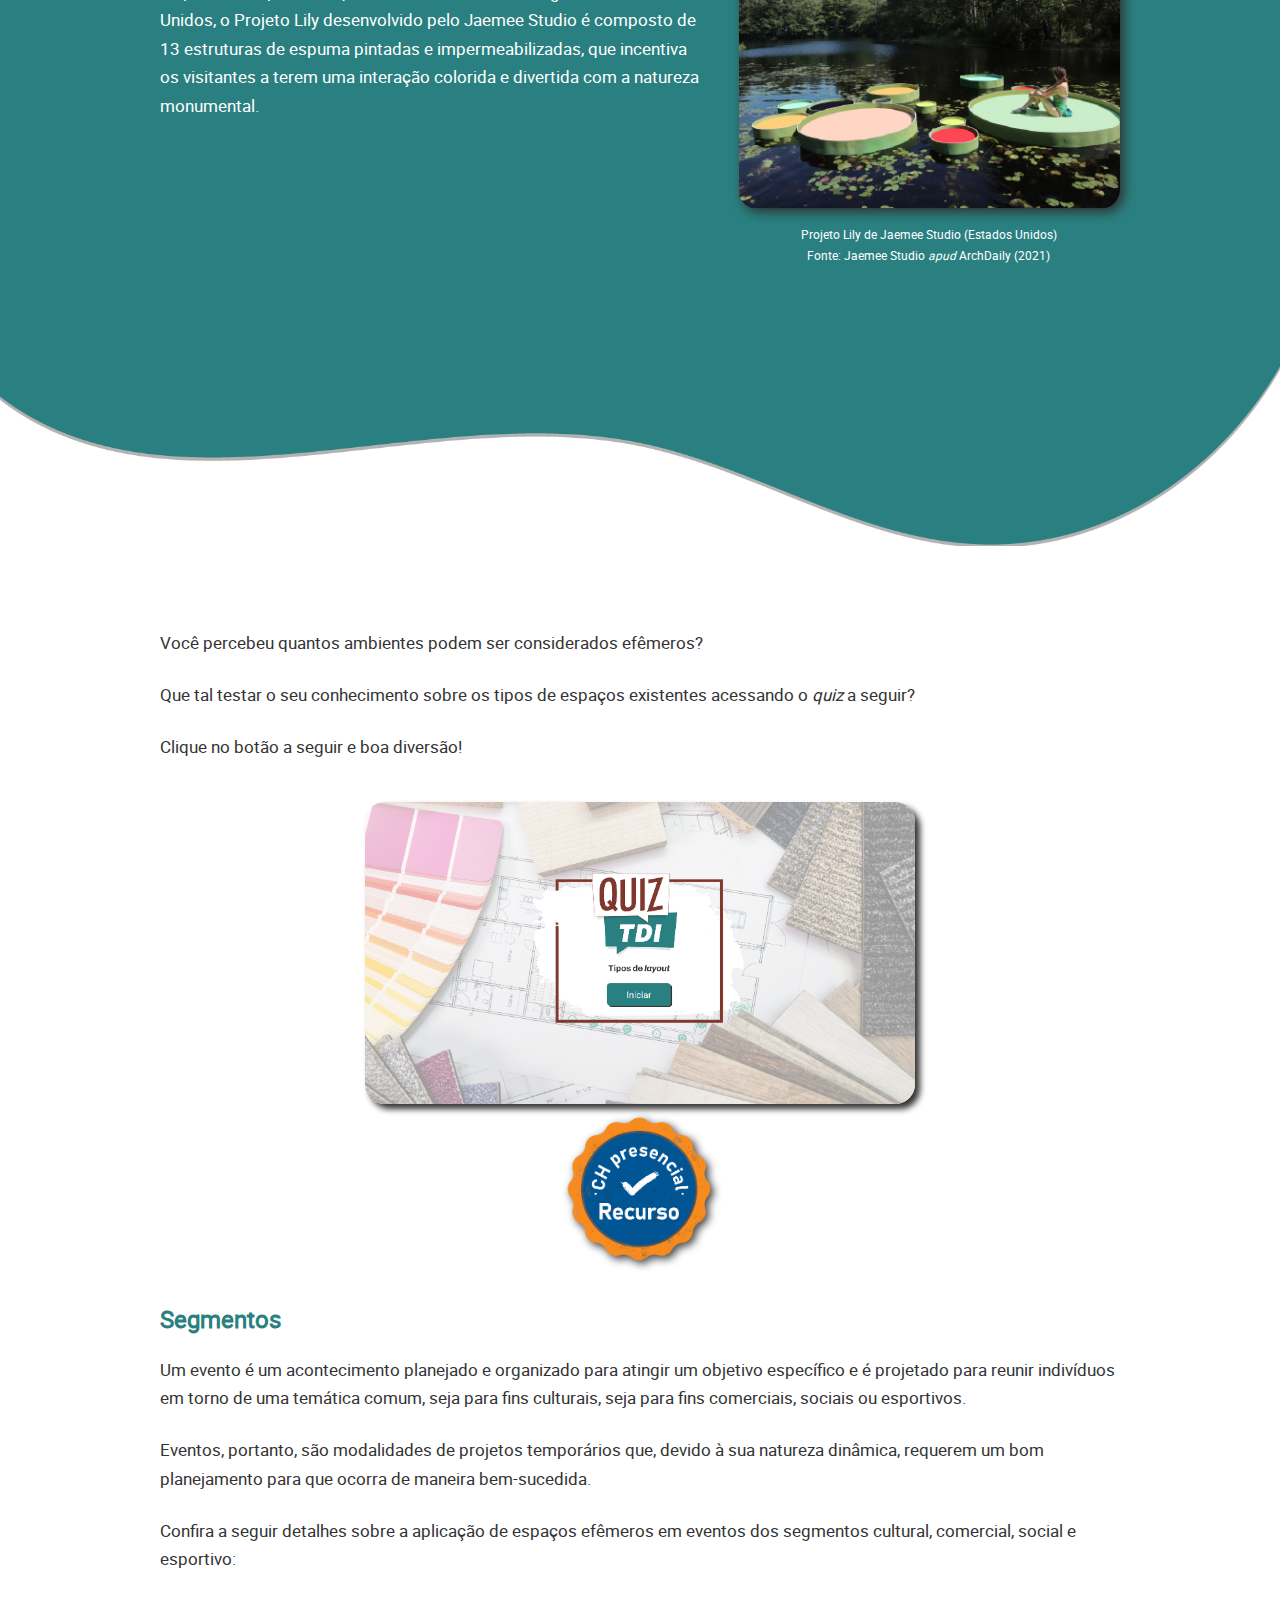
==== commit 8dc78beb: "ajustes" ====
--- a/01_efemeros/index.html
+++ b/01_efemeros/index.html
@@ -605,20 +605,12 @@
               <p>Clique no botão a seguir e boa diversão!</p>
               <!--ESPERA ODA-->
               <style>
-                .link-oda a{
-                  display: block;
-                  max-width: 550px !important;
-                  margin: 40px auto;
-                  
-                }
-
                 .quiz-oda {
                   transform: scale(1);
                   transition: all 0.3s;
                   box-shadow: #333 5px 5px 6px;
                   border-radius: 20px;
                 }
-
                 .quiz-oda:hover {
                   transform: scale(1.05);
                 }
@@ -627,6 +619,7 @@
                 <img src="ODA/QUIZ/thumb.png" class="img-responsive quiz-oda">
               </a>
 
+              <img src="imgs/selo-presencialidade.png" class="selo-presencialidade">
             </div>
 
             <h3>Segmentos</h3>
--- a/01_efemeros/css/custom.css
+++ b/01_efemeros/css/custom.css
@@ -286,6 +286,27 @@
 .img-destaque{
   background-color: transparent !important;
 }
+
+
+/*------- ODA -------*/
+.link-oda a{
+  display: block;
+  max-width: 550px !important;
+  margin: 40px auto;
+  position: relative;
+}
+
+.selo-presencialidade{
+  display: block;
+  position: relative;
+  max-width: 150px;
+  filter: drop-shadow(#333 3px 3px 4px);
+  margin: auto;
+  margin-top: -30px;
+  border-radius: 100%;
+}
+/*------- /ODA -------*/
+
 
 @media screen and (max-width: 1300px) {
   .bloco1{
